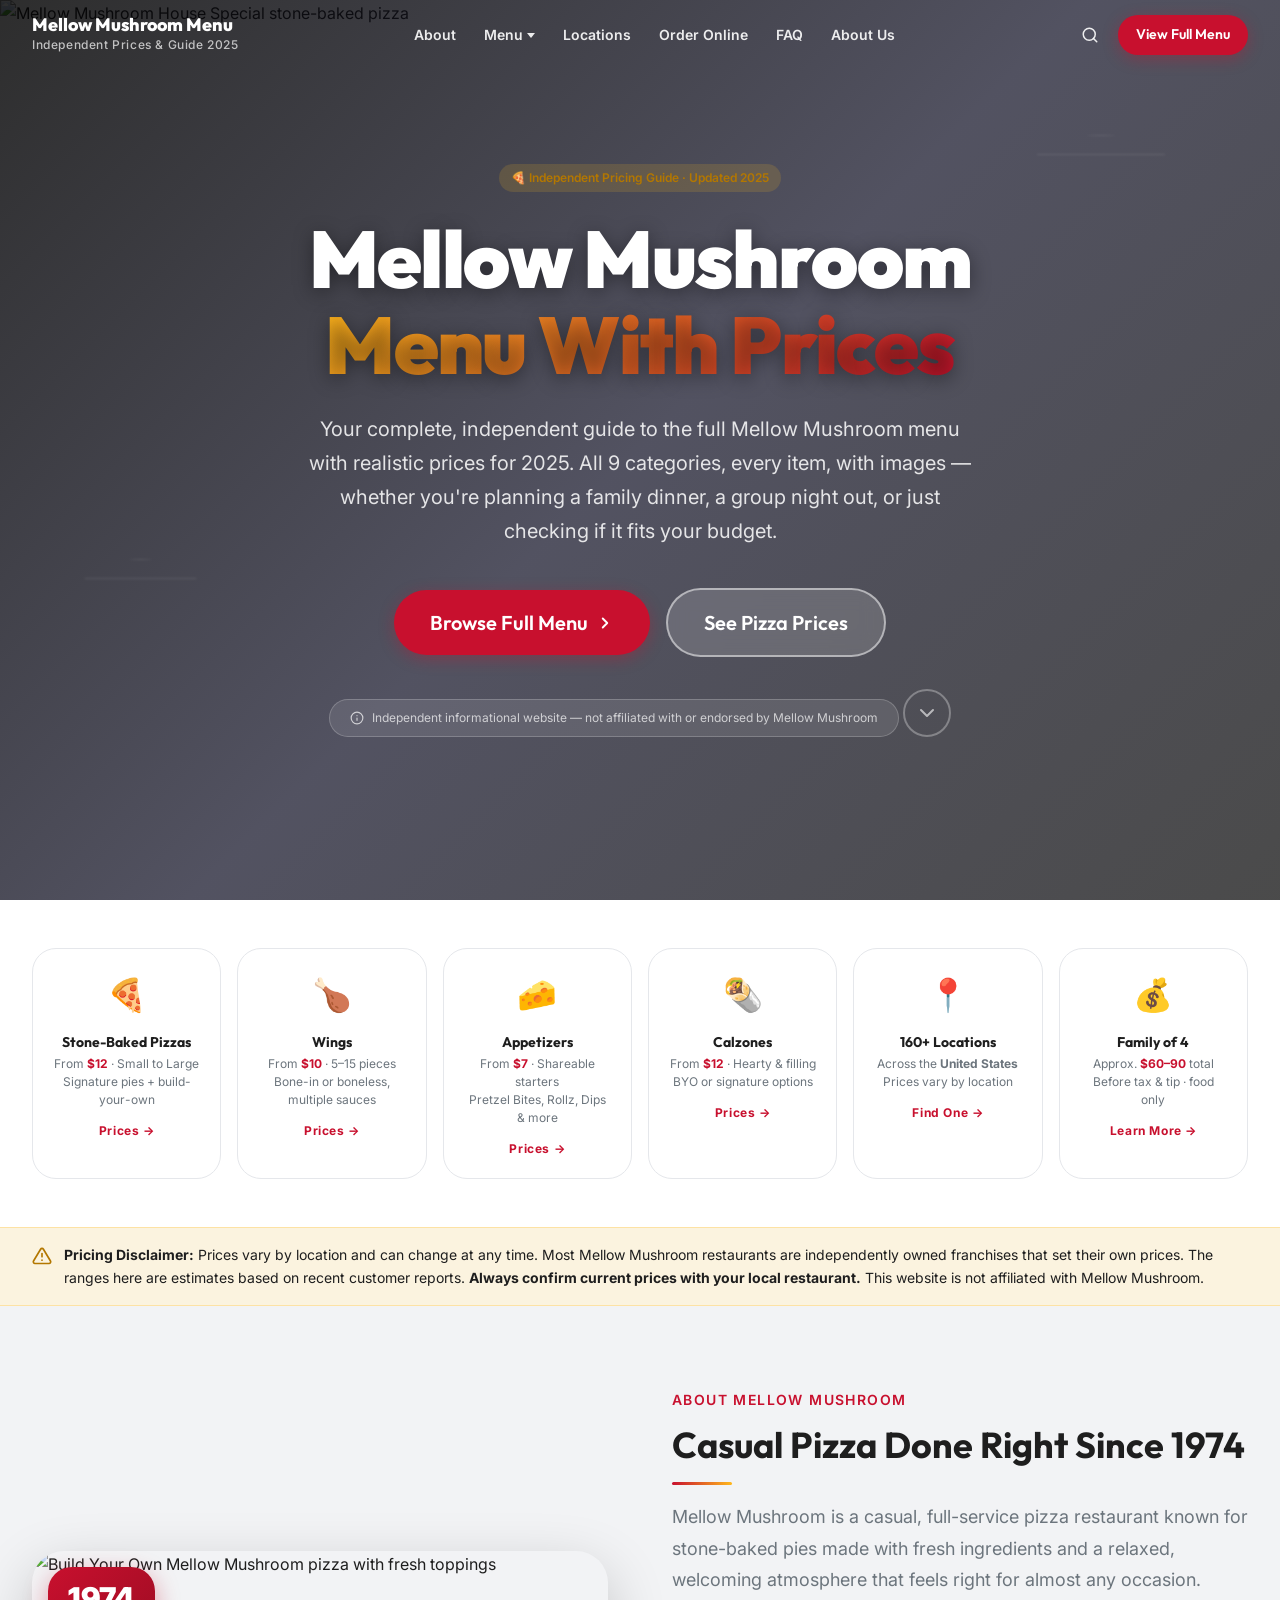
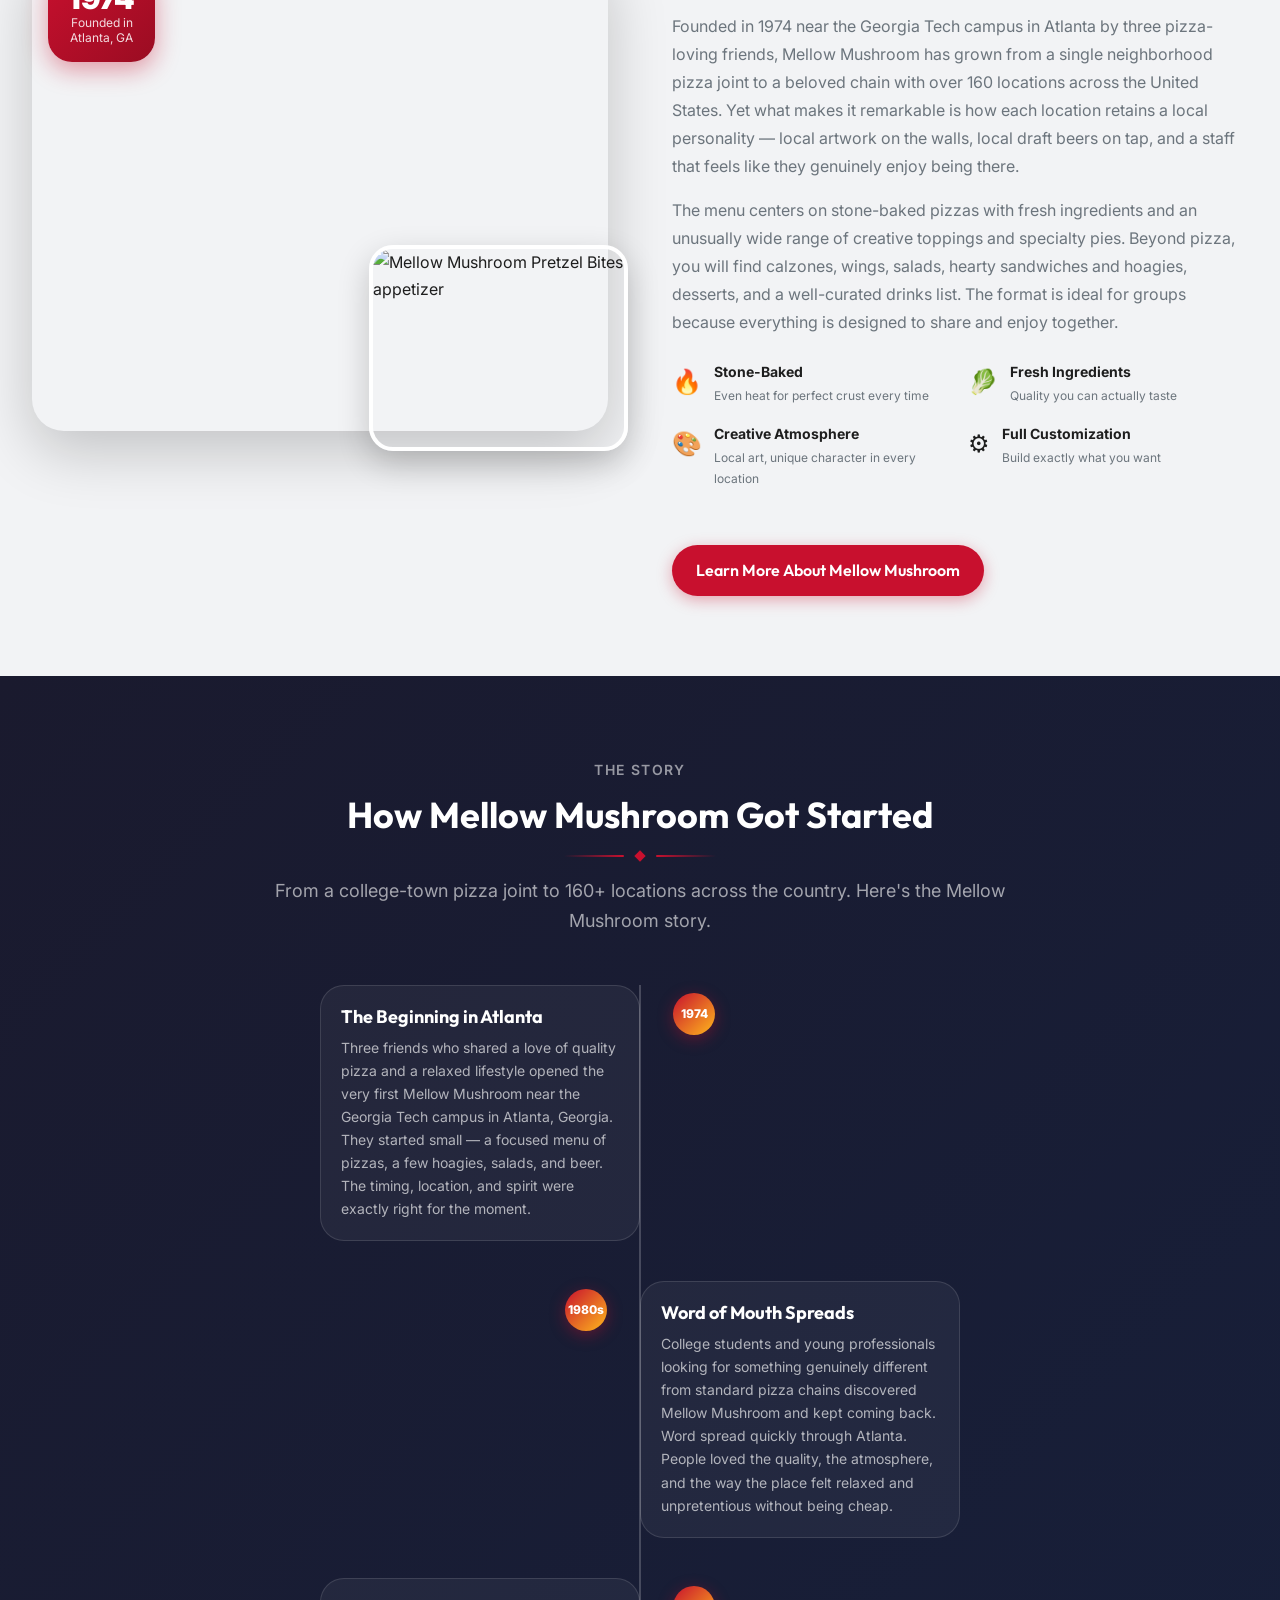
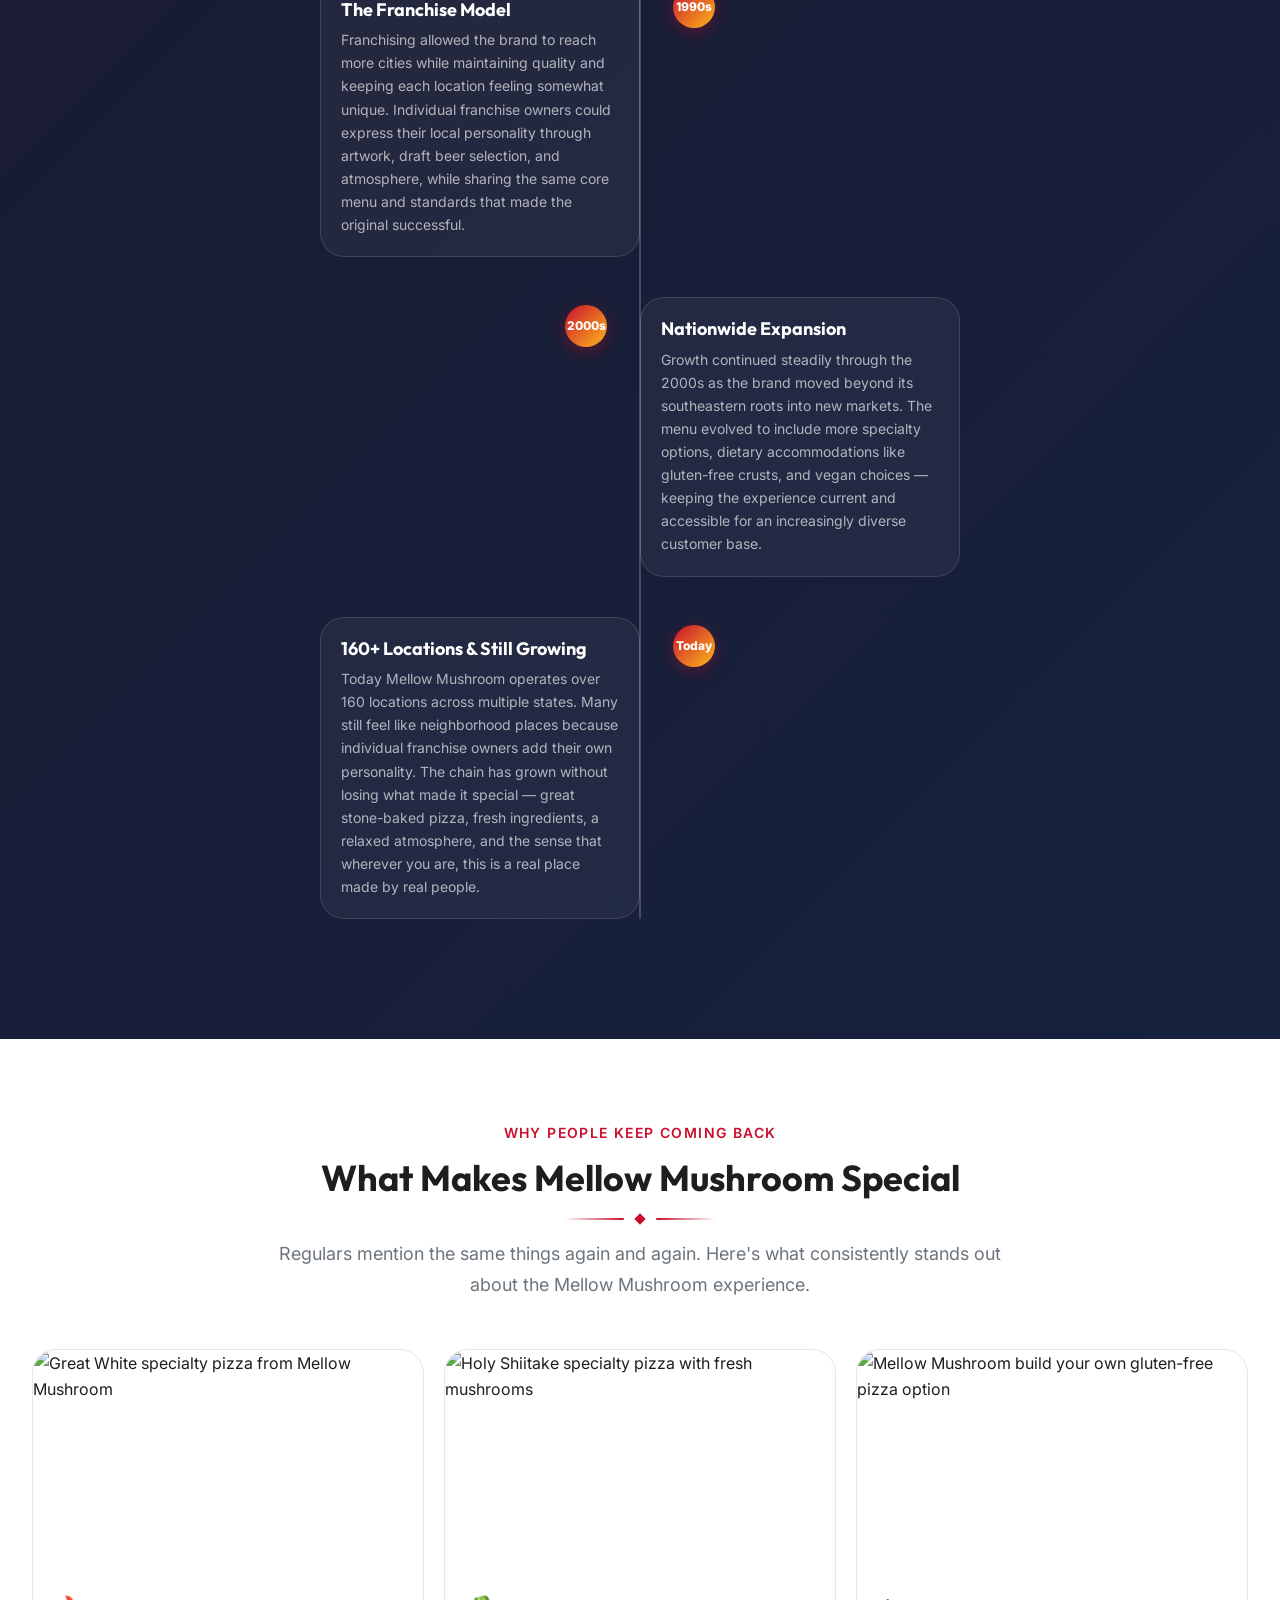
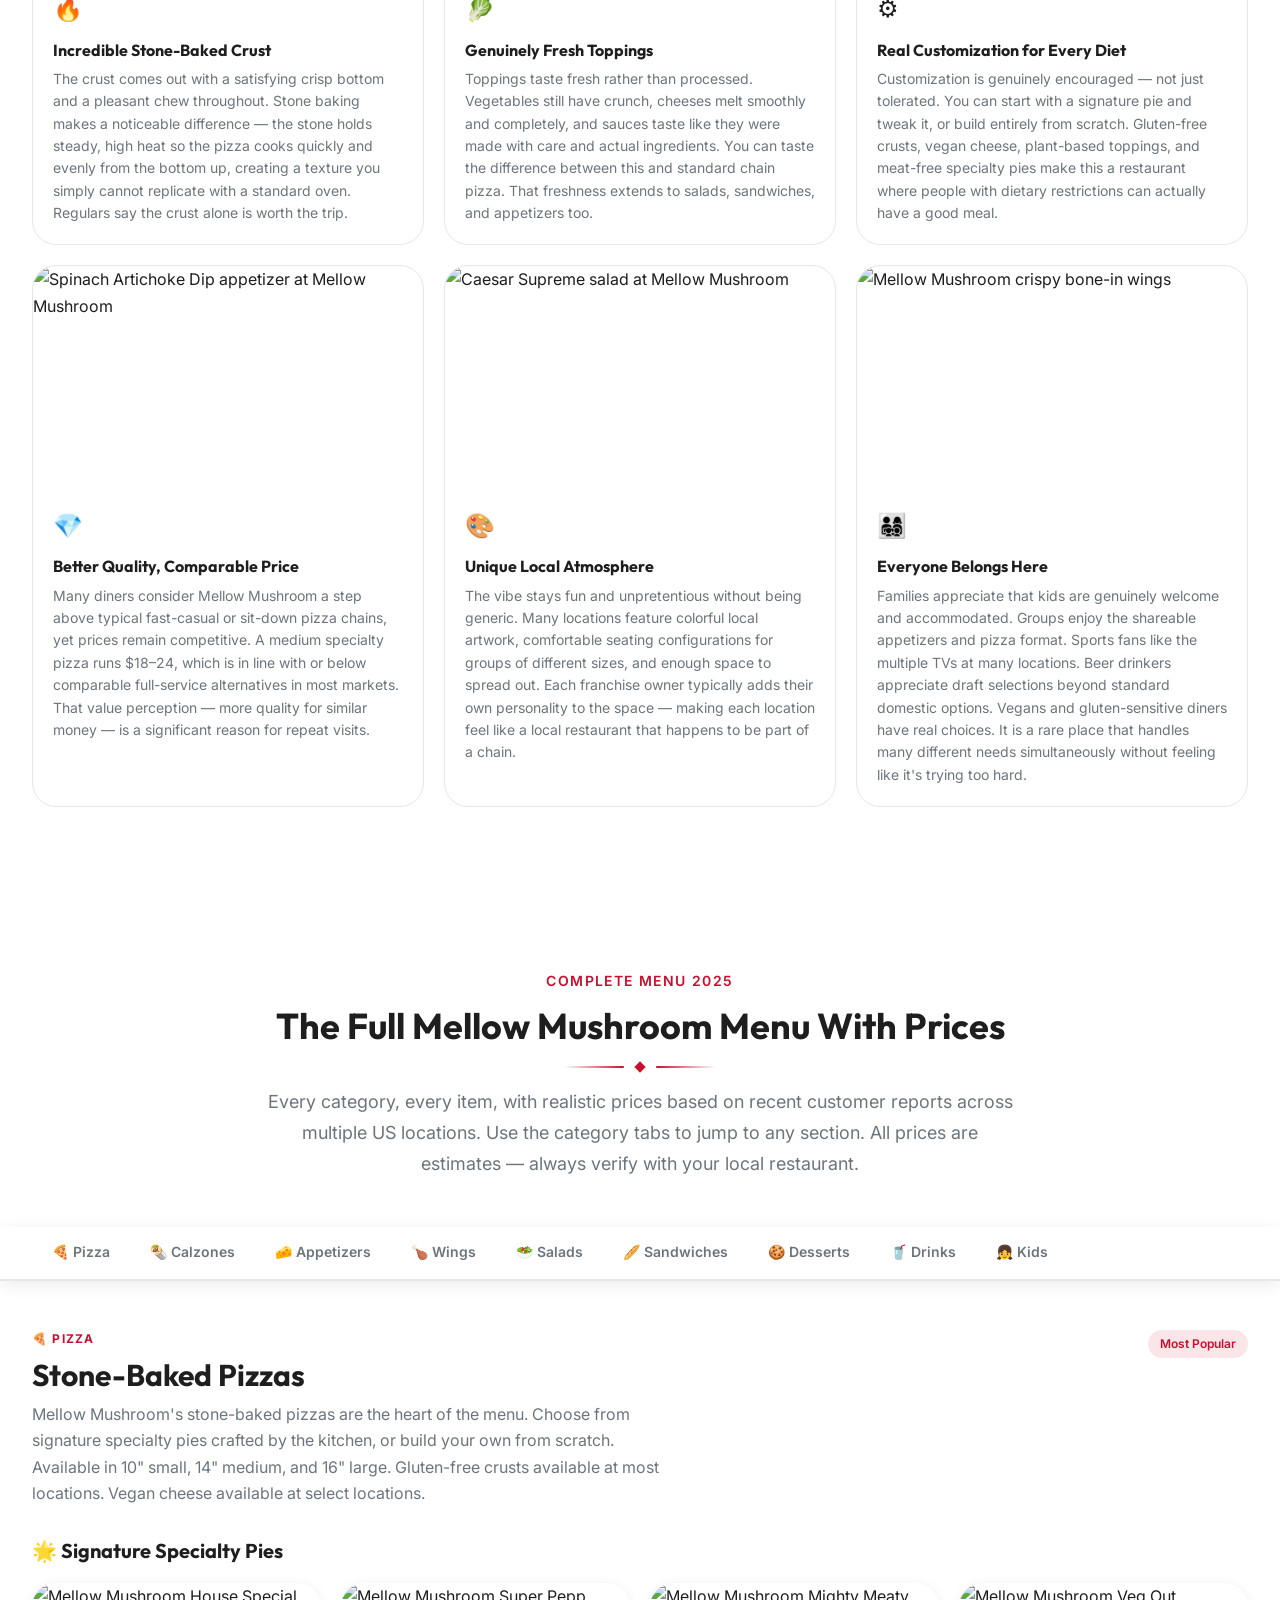
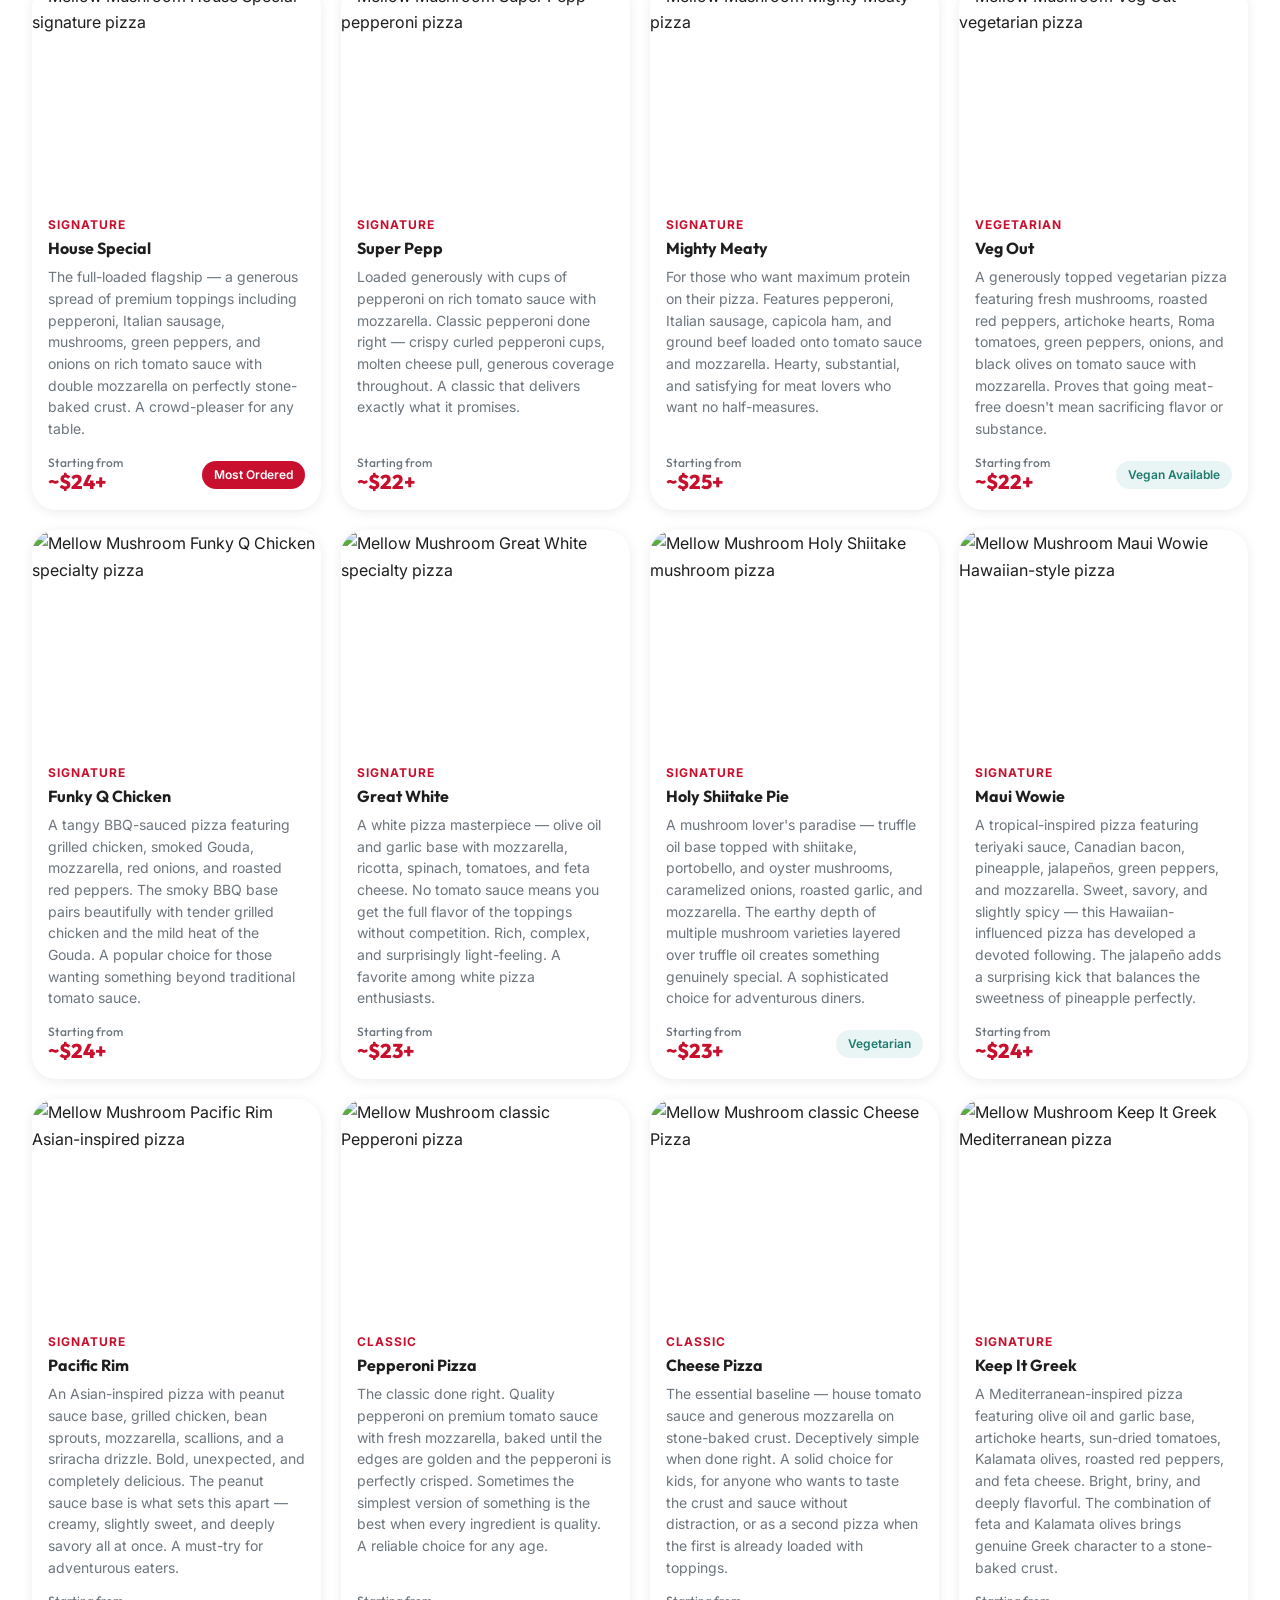
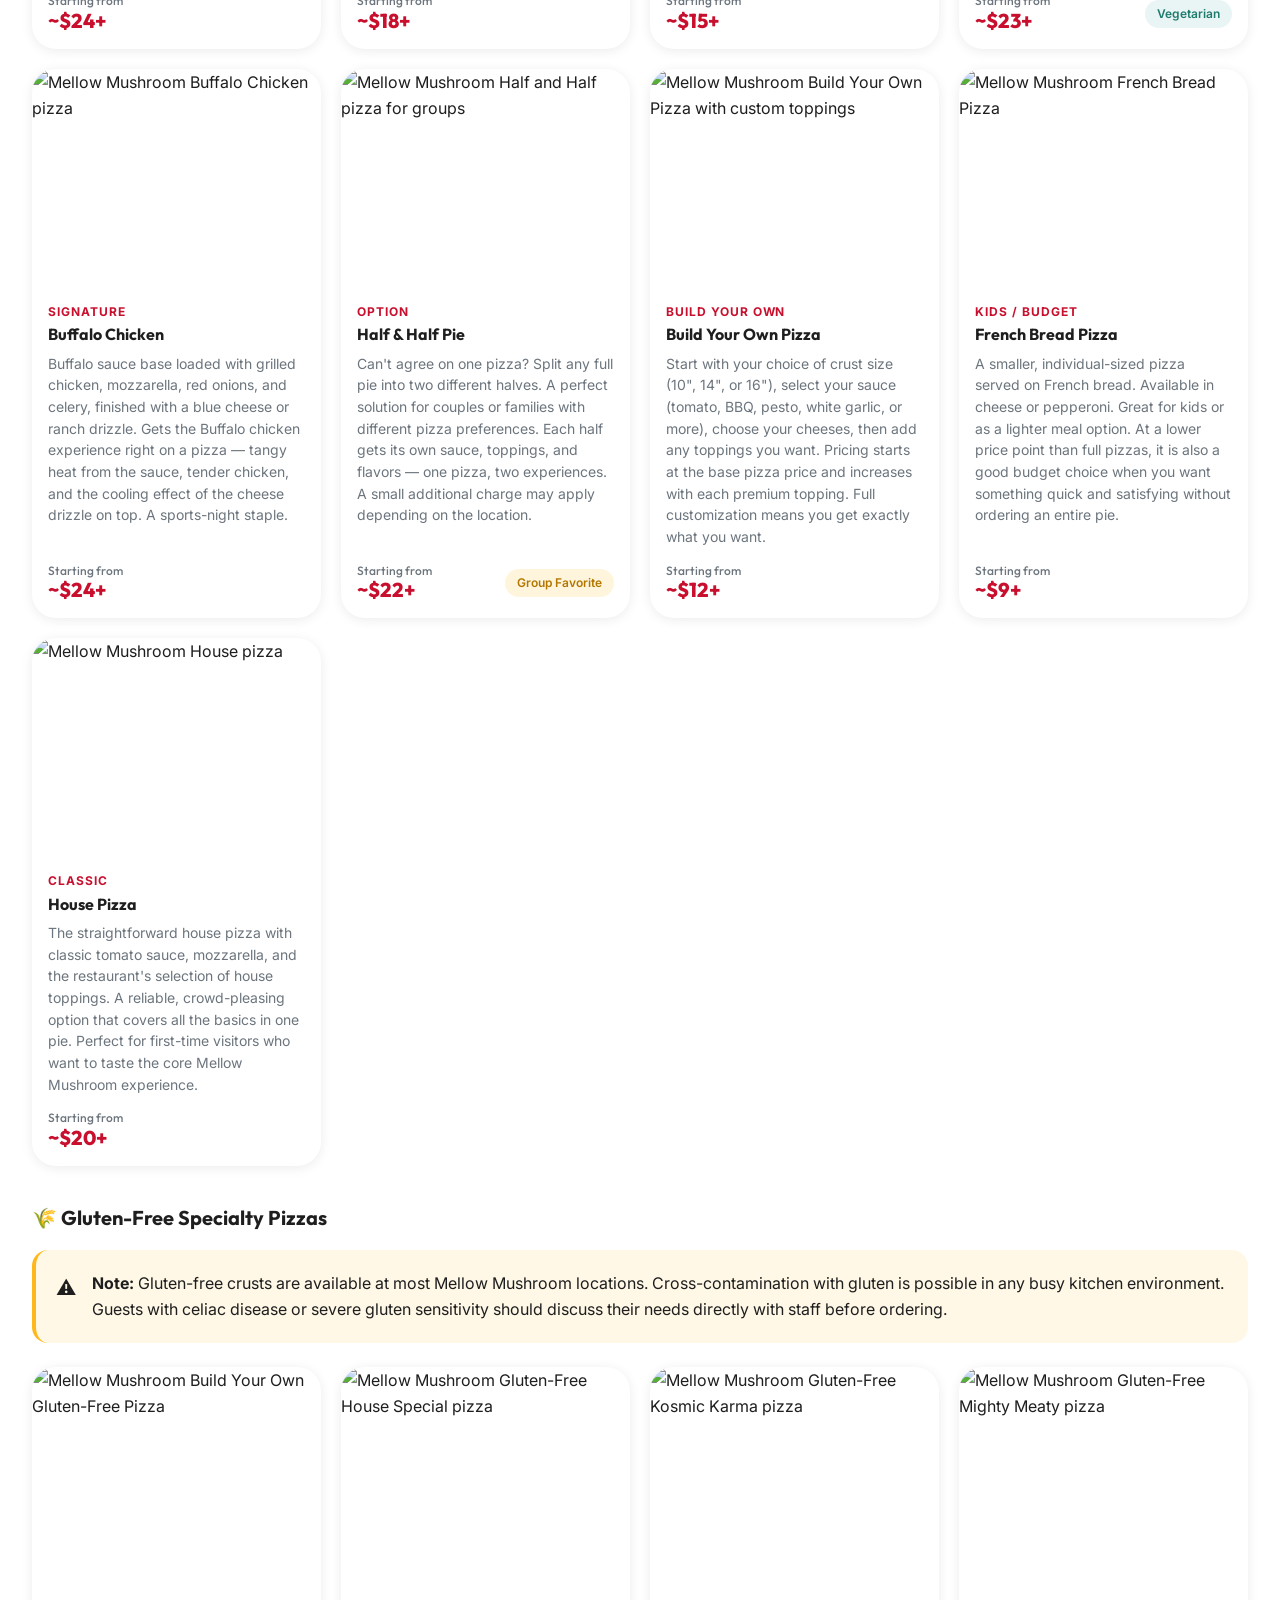
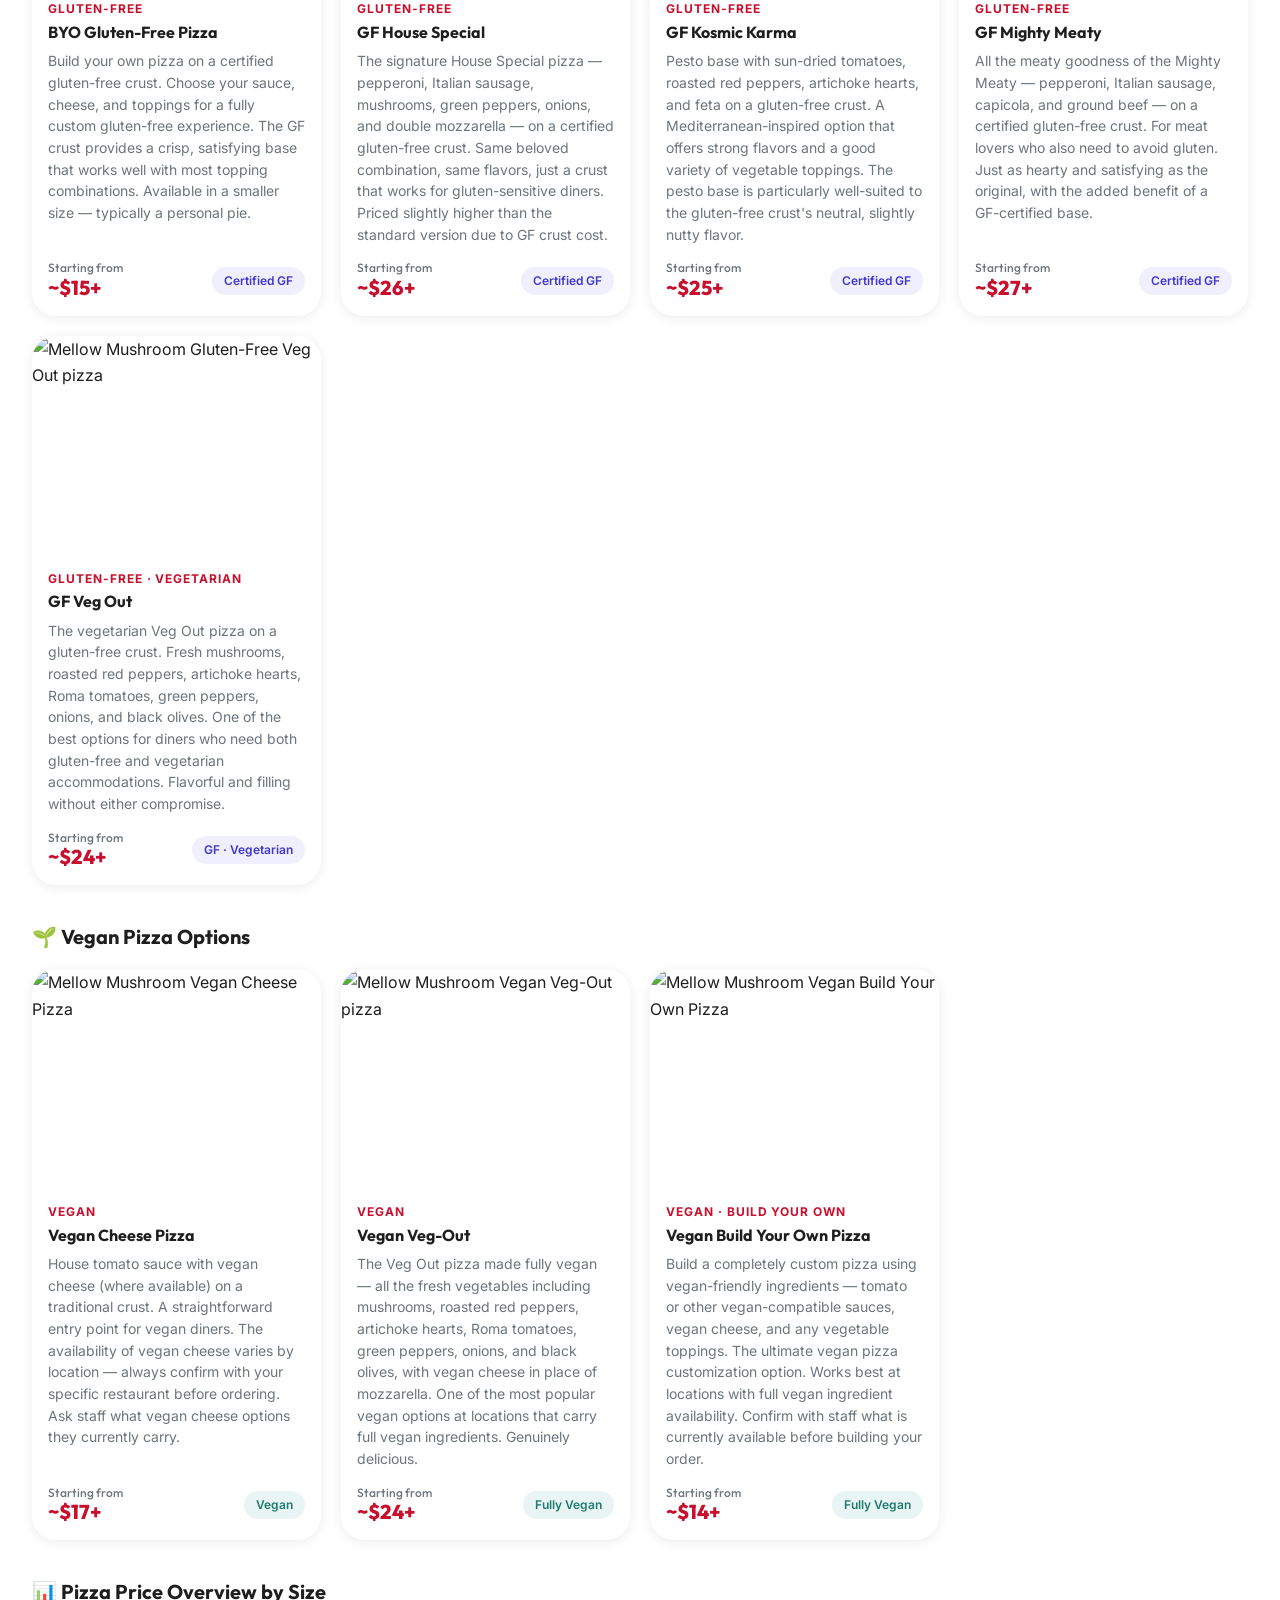
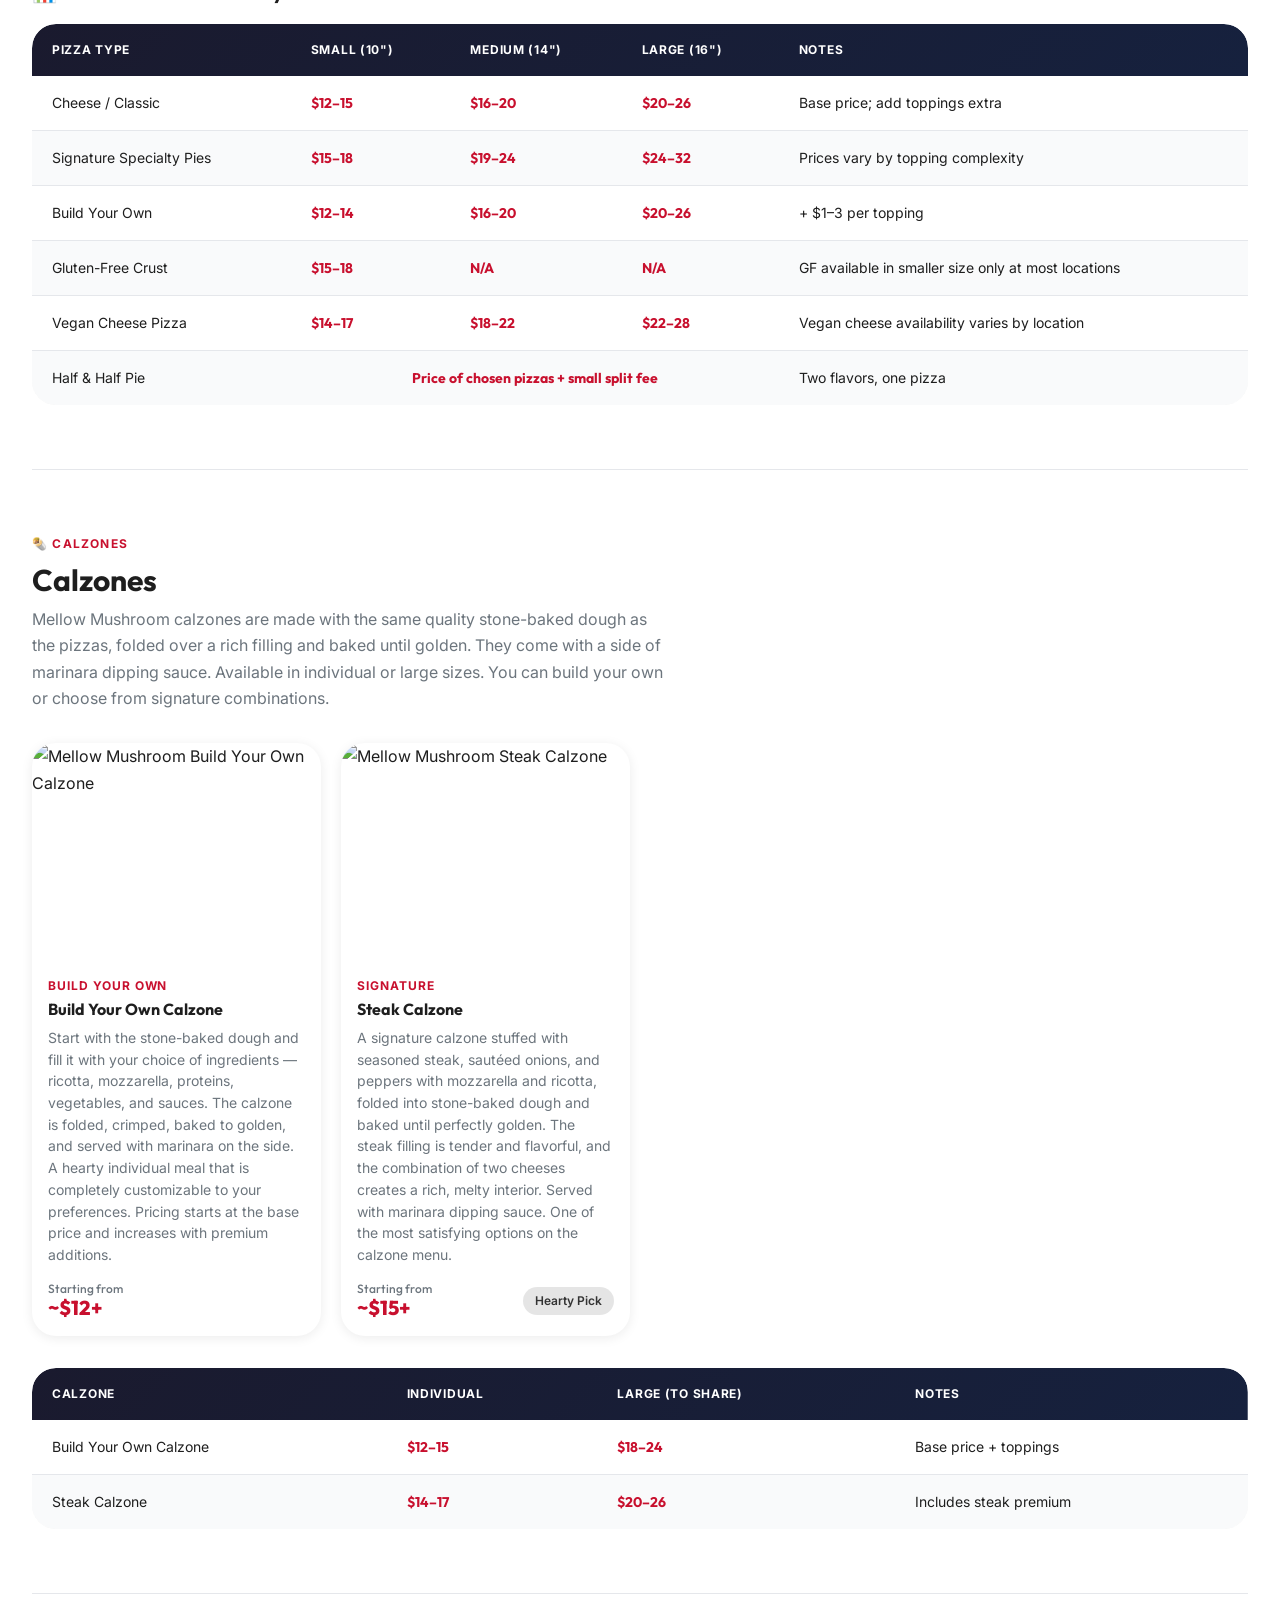
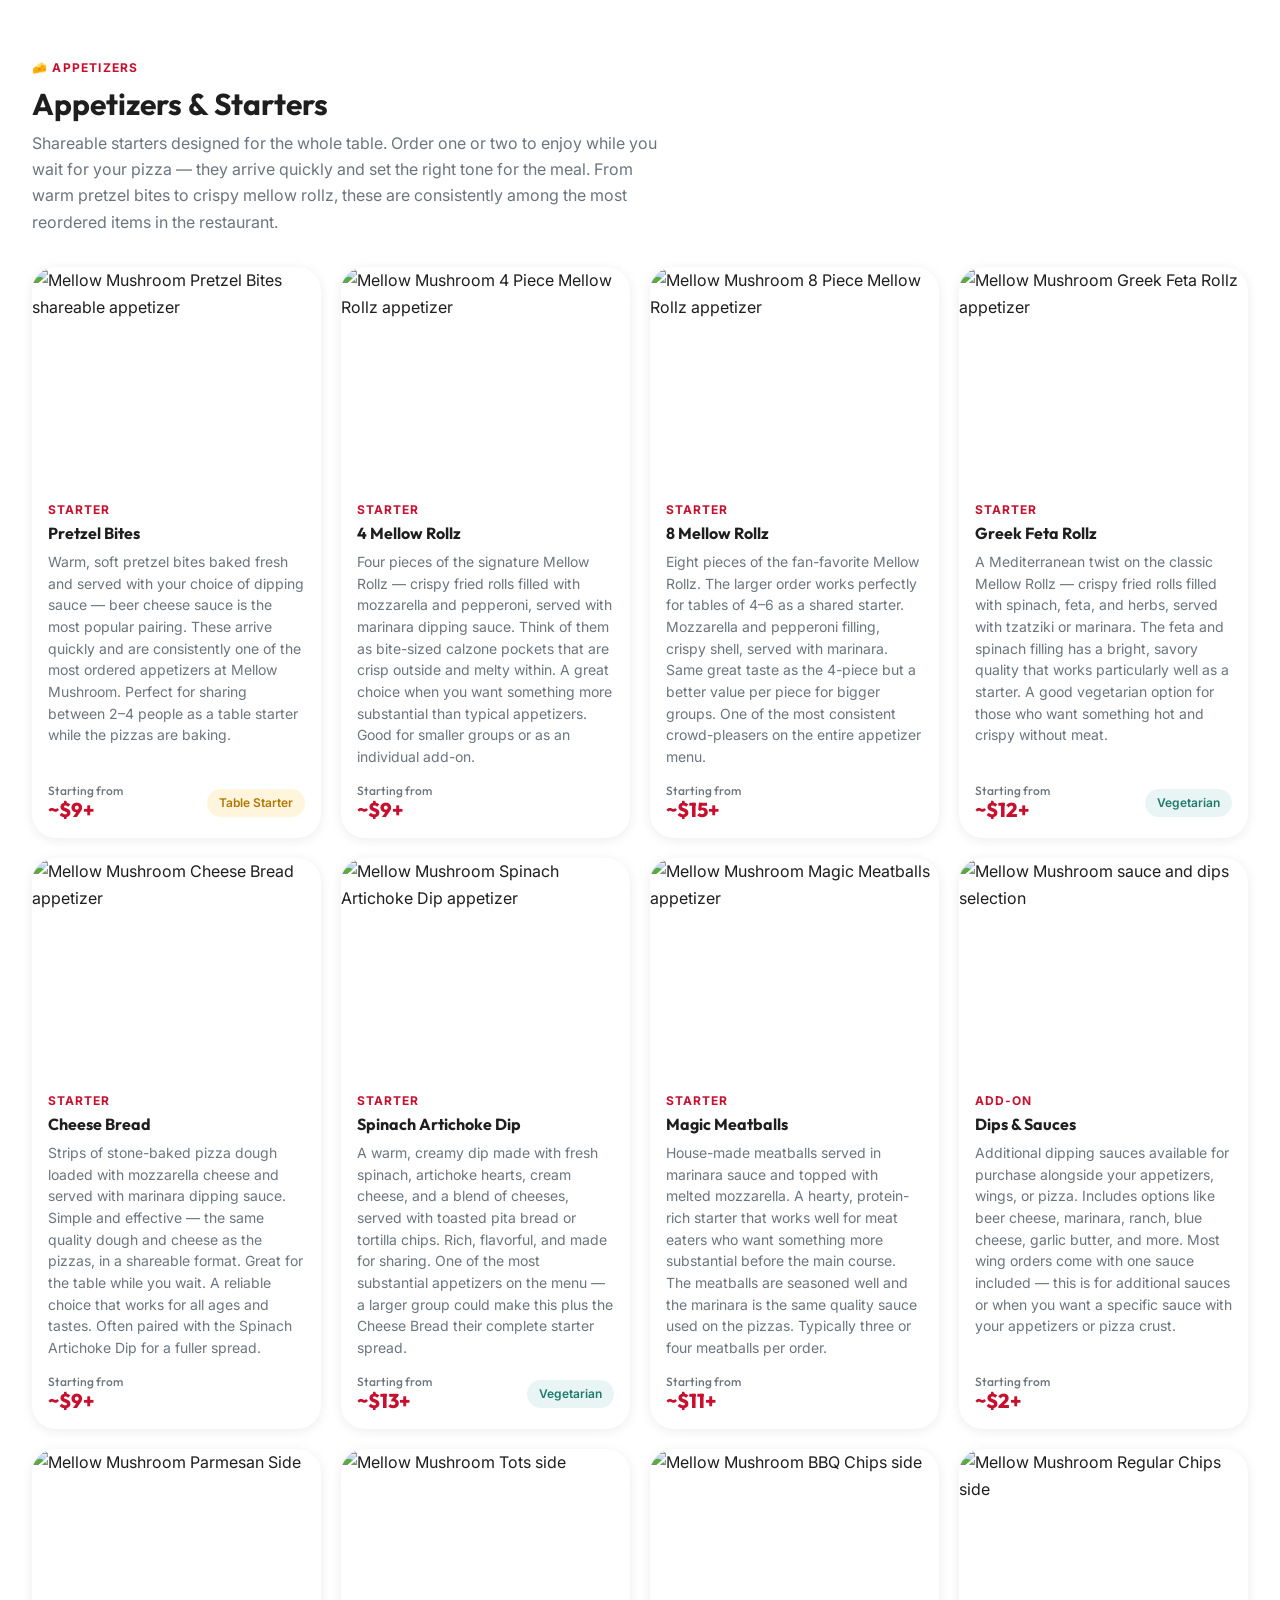
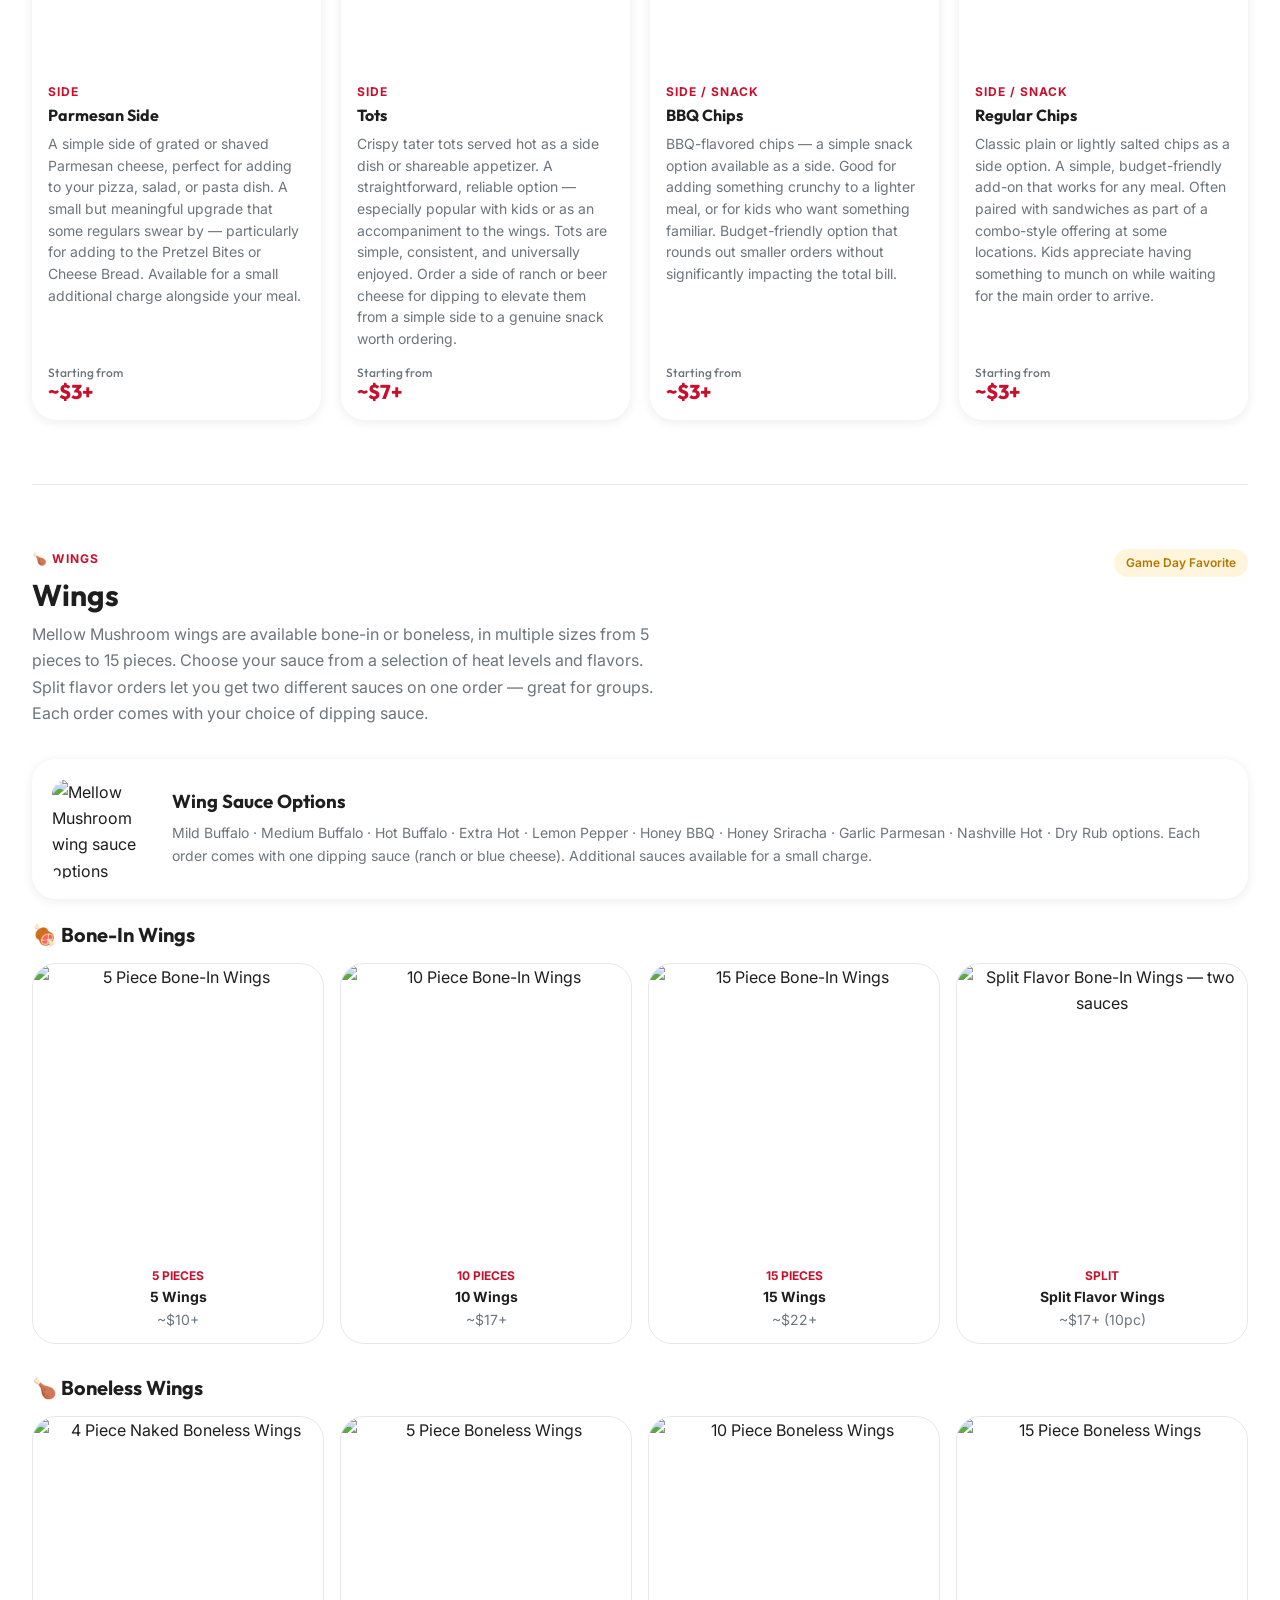
==== index.html @ b7145e41 "Add files via upload" ====
<!DOCTYPE html>
<html lang="en">
<head>
  <meta charset="UTF-8">
  <meta name="viewport" content="width=device-width, initial-scale=1.0">
  <meta http-equiv="X-UA-Compatible" content="IE=edge">
  <title>Mellow Mushroom Menu With Prices 2025 | Complete Independent Guide</title>
  <meta name="description" content="Complete independent guide to Mellow Mushroom menu with prices for 2025. Full menu including pizza, calzones, wings, appetizers, salads, sandwiches, desserts, drinks, kids menu. Locations, nutrition, catering, online ordering guide. Not affiliated with Mellow Mushroom.">
  <meta name="robots" content="index, follow, max-image-preview:large">
  <meta name="author" content="themellowmushroommenu.us">
  <meta name="theme-color" content="#C8102E">
  <meta name="keywords" content="mellow mushroom menu prices 2025, mellow mushroom pizza prices, mellow mushroom wings price, mellow mushroom calzone, mellow mushroom locations, mellow mushroom menu with prices, mellow mushroom full menu, mellow mushroom appetizers, mellow mushroom salads, mellow mushroom desserts, mellow mushroom drinks">
  <link rel="canonical" href="https://themellowmushroommenu.us/">
  <meta property="og:type" content="website">
  <meta property="og:site_name" content="The Mellow Mushroom Menu">
  <meta property="og:title" content="Mellow Mushroom Menu With Prices 2025 | Complete Independent Guide">
  <meta property="og:description" content="Complete independent guide to the Mellow Mushroom menu with realistic pricing for 2025. Pizza, wings, calzones, salads, drinks and more. Not affiliated with Mellow Mushroom.">
  <meta property="og:url" content="https://themellowmushroommenu.us/">
  <meta property="og:locale" content="en_US">
  <meta name="twitter:card" content="summary_large_image">
  <meta name="twitter:title" content="Mellow Mushroom Menu With Prices 2025">
  <meta name="twitter:description" content="Complete independent guide to the Mellow Mushroom menu with prices.">
  <link rel="icon" type="image/x-icon" href="./favicon/favicon.ico">
  <link rel="icon" type="image/png" sizes="32x32" href="./favicon/favicon-32x32.png">
  <link rel="icon" type="image/png" sizes="16x16" href="./favicon/favicon-16x16.png">
  <link rel="apple-touch-icon" sizes="180x180" href="./favicon/apple-touch-icon.png">
  <link rel="manifest" href="./manifest.json">
  <link rel="preconnect" href="https://fonts.googleapis.com">
  <link rel="preconnect" href="https://fonts.gstatic.com" crossorigin>
  <link rel="stylesheet" href="./assets/css/main.css">
  <link rel="stylesheet" href="./assets/css/home.css">
  <script type="application/ld+json">
  {
    "@context": "https://schema.org",
    "@graph": [
      {
        "@type": "Organization",
        "@id": "https://themellowmushroommenu.us/#org",
        "name": "The Mellow Mushroom Menu Guide",
        "url": "https://themellowmushroommenu.us",
        "description": "Independent informational website providing Mellow Mushroom menu prices, nutrition, and guides. Not affiliated with Mellow Mushroom."
      },
      {
        "@type": "WebSite",
        "@id": "https://themellowmushroommenu.us/#website",
        "url": "https://themellowmushroommenu.us",
        "name": "The Mellow Mushroom Menu",
        "publisher": { "@id": "https://themellowmushroommenu.us/#org" },
        "potentialAction": {
          "@type": "SearchAction",
          "target": { "@type": "EntryPoint", "urlTemplate": "https://themellowmushroommenu.us/?q={search_term_string}" },
          "query-input": "required name=search_term_string"
        }
      },
      {
        "@type": "WebPage",
        "@id": "https://themellowmushroommenu.us/#page",
        "url": "https://themellowmushroommenu.us/",
        "name": "Mellow Mushroom Menu With Prices 2025 — Complete Independent Guide",
        "description": "Complete guide to the full Mellow Mushroom menu with realistic pricing for 2025.",
        "isPartOf": { "@id": "https://themellowmushroommenu.us/#website" },
        "inLanguage": "en-US"
      },
      {
        "@type": "FAQPage",
        "mainEntity": [
          { "@type": "Question", "name": "How much does a large Mellow Mushroom pizza cost?", "acceptedAnswer": { "@type": "Answer", "text": "A large Mellow Mushroom pizza typically costs $24–$32 depending on the location and toppings. Specialty pies and build-your-own options may cost more." } },
          { "@type": "Question", "name": "Does Mellow Mushroom have gluten-free pizza?", "acceptedAnswer": { "@type": "Answer", "text": "Yes. Mellow Mushroom offers certified gluten-free crust at most locations. Multiple specialty pizzas are available in a gluten-free version. Cross-contamination risk exists — speak with staff if you have celiac disease." } },
          { "@type": "Question", "name": "How many Mellow Mushroom locations are there?", "acceptedAnswer": { "@type": "Answer", "text": "There are over 160 Mellow Mushroom locations across the United States, primarily in the Southeast but with restaurants in many states." } }
        ]
      }
    ]
  }
  </script>
</head>

<body>

<a class="skip-link" href="#main-content">Skip to main content</a>

<!-- MOBILE BACKDROP -->
<div id="mobile-backdrop" class="mobile-menu-backdrop" role="presentation" aria-hidden="true"></div>

<!-- MOBILE MENU DRAWER -->
<nav id="mobile-menu" class="mobile-menu" aria-label="Mobile navigation">
  <div class="mobile-menu__header">
    <span class="mobile-menu__logo">🍕 Mellow Mushroom Menu</span>
    <button id="mobile-close" class="mobile-close" aria-label="Close navigation">✕</button>
  </div>
  <ul class="mobile-nav" role="list">
    <li><a href="#hero" class="mobile-nav-link is-active">🏠 Home</a></li>
    <li><a href="#about" class="mobile-nav-link">ℹ️ About</a></li>
    <li><a href="#menu" class="mobile-nav-link">🍕 Full Menu</a></li>
    <li><a href="#pizza" class="mobile-nav-link">🍕 Pizza</a></li>
    <li><a href="#calzones" class="mobile-nav-link">🌯 Calzones</a></li>
    <li><a href="#appetizers" class="mobile-nav-link">🧀 Appetizers</a></li>
    <li><a href="#wings" class="mobile-nav-link">🍗 Wings</a></li>
    <li><a href="#salads" class="mobile-nav-link">🥗 Salads</a></li>
    <li><a href="#sandwiches" class="mobile-nav-link">🥖 Sandwiches</a></li>
    <li><a href="#desserts" class="mobile-nav-link">🍪 Desserts</a></li>
    <li><a href="#drinks" class="mobile-nav-link">🥤 Drinks</a></li>
    <li><a href="#kids" class="mobile-nav-link">👧 Kids Menu</a></li>
    <li><a href="#locations" class="mobile-nav-link">📍 Locations</a></li>
    <li><a href="#ordering" class="mobile-nav-link">📱 Order Online</a></li>
    <li><a href="#catering" class="mobile-nav-link">🍽️ Catering</a></li>
    <li><a href="#faq-section" class="mobile-nav-link">❓ FAQ</a></li>
    <li><a href="./about/index.html" class="mobile-nav-link">👥 About Us</a></li>
    <li><a href="./contact/index.html" class="mobile-nav-link">✉️ Contact</a></li>
  </ul>
  <div class="mobile-menu__footer">
    <p class="mobile-disclaimer">Independent informational resource — not affiliated with or endorsed by Mellow Mushroom.</p>
  </div>
</nav>

<!-- SEARCH OVERLAY -->
<div id="search-overlay" class="search-overlay" role="dialog" aria-modal="true" aria-label="Search menu items">
  <button id="search-close" class="search-close" aria-label="Close search">✕</button>
  <div class="search-overlay__inner">
    <label class="search-overlay__label" for="search-input">Search the Menu</label>
    <input type="search" id="search-input" name="q" placeholder="Pizza, wings, calzone, salad..." autocomplete="off" spellcheck="false">
    <div id="search-results" class="search-results" hidden></div>
  </div>
</div>

<!-- SITE HEADER -->
<header id="site-header" class="site-header is-transparent is-transparent-start" role="banner">
  <div class="header-inner">
    <a href="#hero" class="header-logo" aria-label="The Mellow Mushroom Menu — Home">
      <div class="header-logo__text">
        <span class="name">Mellow Mushroom Menu</span>
        <span class="tagline">Independent Prices &amp; Guide 2025</span>
      </div>
    </a>

    <nav class="primary-nav" aria-label="Primary navigation">
      <div class="nav-item"><a href="#about" class="nav-link">About</a></div>
      <div class="nav-item has-dropdown">
        <a href="#menu" class="nav-link" aria-haspopup="true" aria-expanded="false">
          Menu <span class="nav-caret" aria-hidden="true"></span>
        </a>
        <div class="mega-dropdown" role="menu">
          <div class="mega-dropdown__header">Browse the Full Menu</div>
          <div class="mega-grid">
            <a href="#pizza" class="mega-item" role="menuitem"><div class="mega-item__icon"><img src="./Images/House Special.avif" alt="Pizza" width="44" height="44" loading="lazy"></div><span class="mega-item__name">Pizza</span></a>
            <a href="#calzones" class="mega-item" role="menuitem"><div class="mega-item__icon"><img src="./Images/Build Your Own Calzone.avif" alt="Calzones" width="44" height="44" loading="lazy"></div><span class="mega-item__name">Calzones</span></a>
            <a href="#appetizers" class="mega-item" role="menuitem"><div class="mega-item__icon"><img src="./Images/Pretzel Bites.avif" alt="Appetizers" width="44" height="44" loading="lazy"></div><span class="mega-item__name">Appetizers</span></a>
            <a href="#wings" class="mega-item" role="menuitem"><div class="mega-item__icon"><img src="./Images/10 Wings.avif" alt="Wings" width="44" height="44" loading="lazy"></div><span class="mega-item__name">Wings</span></a>
            <a href="#salads" class="mega-item" role="menuitem"><div class="mega-item__icon"><img src="./Images/Caesar Supreme.avif" alt="Salads" width="44" height="44" loading="lazy"></div><span class="mega-item__name">Salads</span></a>
            <a href="#sandwiches" class="mega-item" role="menuitem"><div class="mega-item__icon"><img src="./Images/Italian Hoagie.avif" alt="Sandwiches" width="44" height="44" loading="lazy"></div><span class="mega-item__name">Sandwiches</span></a>
            <a href="#desserts" class="mega-item" role="menuitem"><div class="mega-item__icon"><img src="./Images/Mary Jane's Triple Chocolate Brownie.avif" alt="Desserts" width="44" height="44" loading="lazy"></div><span class="mega-item__name">Desserts</span></a>
            <a href="#drinks" class="mega-item" role="menuitem"><div class="mega-item__icon"><img src="./Images/22 oz. Coke®.avif" alt="Drinks" width="44" height="44" loading="lazy"></div><span class="mega-item__name">Drinks</span></a>
            <a href="#kids" class="mega-item" role="menuitem"><div class="mega-item__icon"><img src="./Images/Mac & Cheese.avif" alt="Kids" width="44" height="44" loading="lazy"></div><span class="mega-item__name">Kids Menu</span></a>
          </div>
        </div>
      </div>
      <div class="nav-item"><a href="#locations" class="nav-link">Locations</a></div>
      <div class="nav-item"><a href="#ordering" class="nav-link">Order Online</a></div>
      <div class="nav-item"><a href="#faq-section" class="nav-link">FAQ</a></div>
      <div class="nav-item"><a href="./about/index.html" class="nav-link">About Us</a></div>
    </nav>

    <div class="header-actions">
      <button id="search-toggle" class="search-toggle" aria-label="Search menu items" title="Search">
        <svg width="18" height="18" viewBox="0 0 24 24" fill="none" stroke="currentColor" stroke-width="2" stroke-linecap="round" stroke-linejoin="round" aria-hidden="true"><circle cx="11" cy="11" r="8"></circle><line x1="21" y1="21" x2="16.65" y2="16.65"></line></svg>
      </button>
      <a href="#menu" class="btn btn-primary btn-sm header-cta hide-mobile" id="header-view-menu">View Full Menu</a>
      <button id="hamburger" class="hamburger" aria-label="Open navigation" aria-expanded="false" aria-controls="mobile-menu">
        <span></span><span></span><span></span>
      </button>
    </div>
  </div>
</header>

<!-- ═══════════════════════════════════════════════════════════
     MAIN CONTENT
═══════════════════════════════════════════════════════════ -->
<main id="main-content" tabindex="-1">

<!-- ══════════════════════════════════════════════════════════
     1. HERO SECTION
══════════════════════════════════════════════════════════ -->
<section id="hero" class="home-hero" aria-label="Welcome to Mellow Mushroom Menu Guide">
  <div class="home-hero__bg" aria-hidden="true">
    <img src="./Images/House Special.avif" alt="Mellow Mushroom House Special stone-baked pizza" width="1920" height="1080" loading="eager" decoding="async" fetchpriority="high">
  </div>
  <div class="home-hero__overlay" aria-hidden="true"></div>
  <div class="home-hero__floater home-hero__floater--1" aria-hidden="true">
    <img src="./Images/Mighty Meaty.avif" alt="" width="260" height="260" loading="lazy">
  </div>
  <div class="home-hero__floater home-hero__floater--2" aria-hidden="true">
    <img src="./Images/Veg Out.avif" alt="" width="200" height="200" loading="lazy">
  </div>
  <div class="container home-hero__content">
    <div class="home-hero__badge reveal">
      <span class="badge badge-warm">🍕 Independent Pricing Guide · Updated 2025</span>
    </div>
    <h1 class="home-hero__title reveal delay-100">
      Mellow Mushroom<br>
      <span class="text-gradient-warm">Menu With Prices</span>
    </h1>
    <p class="home-hero__subtitle reveal delay-200">
      Your complete, independent guide to the full Mellow Mushroom menu with realistic prices for 2025. All 9 categories, every item, with images — whether you're planning a family dinner, a group night out, or just checking if it fits your budget.
    </p>
    <div class="home-hero__actions reveal delay-300 btn-group">
      <a href="#menu" class="btn btn-primary btn-xl" id="hero-view-menu">
        Browse Full Menu
        <svg width="18" height="18" viewBox="0 0 24 24" fill="none" stroke="currentColor" stroke-width="2.5" stroke-linecap="round" stroke-linejoin="round" aria-hidden="true"><polyline points="9 18 15 12 9 6"></polyline></svg>
      </a>
      <a href="#pizza" class="btn btn-ghost btn-xl" id="hero-view-pizza">See Pizza Prices</a>
    </div>
    <div class="home-hero__disclaimer reveal delay-400">
      <svg width="14" height="14" viewBox="0 0 24 24" fill="none" stroke="currentColor" stroke-width="2" stroke-linecap="round" stroke-linejoin="round" aria-hidden="true"><circle cx="12" cy="12" r="10"></circle><line x1="12" y1="16" x2="12" y2="12"></line><line x1="12" y1="8" x2="12.01" y2="8"></line></svg>
      Independent informational website — not affiliated with or endorsed by Mellow Mushroom
    </div>
    <a href="#quick-info" class="home-hero__scroll" aria-label="Scroll down">
      <svg width="24" height="24" viewBox="0 0 24 24" fill="none" stroke="currentColor" stroke-width="2" stroke-linecap="round" stroke-linejoin="round" aria-hidden="true"><polyline points="6 9 12 15 18 9"></polyline></svg>
    </a>
  </div>
</section>

<!-- ══════════════════════════════════════════════════════════
     2. QUICK INFO CARDS
══════════════════════════════════════════════════════════ -->
<section id="quick-info" class="section-sm bg-white" aria-label="Quick price overview">
  <div class="container">
    <div class="quick-info-grid">
      <div class="quick-info-card reveal">
        <div class="quick-info-card__icon">🍕</div>
        <div class="quick-info-card__body">
          <h3>Stone-Baked Pizzas</h3>
          <p>From <strong class="text-primary">$12</strong> · Small to Large</p>
          <p class="text-xs text-muted">Signature pies + build-your-own</p>
        </div>
        <a href="#pizza" class="quick-info-card__link">Prices →</a>
      </div>
      <div class="quick-info-card reveal delay-100">
        <div class="quick-info-card__icon">🍗</div>
        <div class="quick-info-card__body">
          <h3>Wings</h3>
          <p>From <strong class="text-primary">$10</strong> · 5–15 pieces</p>
          <p class="text-xs text-muted">Bone-in or boneless, multiple sauces</p>
        </div>
        <a href="#wings" class="quick-info-card__link">Prices →</a>
      </div>
      <div class="quick-info-card reveal delay-200">
        <div class="quick-info-card__icon">🧀</div>
        <div class="quick-info-card__body">
          <h3>Appetizers</h3>
          <p>From <strong class="text-primary">$7</strong> · Shareable starters</p>
          <p class="text-xs text-muted">Pretzel Bites, Rollz, Dips & more</p>
        </div>
        <a href="#appetizers" class="quick-info-card__link">Prices →</a>
      </div>
      <div class="quick-info-card reveal delay-300">
        <div class="quick-info-card__icon">🌯</div>
        <div class="quick-info-card__body">
          <h3>Calzones</h3>
          <p>From <strong class="text-primary">$12</strong> · Hearty & filling</p>
          <p class="text-xs text-muted">BYO or signature options</p>
        </div>
        <a href="#calzones" class="quick-info-card__link">Prices →</a>
      </div>
      <div class="quick-info-card reveal delay-400">
        <div class="quick-info-card__icon">📍</div>
        <div class="quick-info-card__body">
          <h3>160+ Locations</h3>
          <p>Across the <strong>United States</strong></p>
          <p class="text-xs text-muted">Prices vary by location</p>
        </div>
        <a href="#locations" class="quick-info-card__link">Find One →</a>
      </div>
      <div class="quick-info-card reveal delay-500">
        <div class="quick-info-card__icon">💰</div>
        <div class="quick-info-card__body">
          <h3>Family of 4</h3>
          <p>Approx. <strong class="text-primary">$60–90</strong> total</p>
          <p class="text-xs text-muted">Before tax &amp; tip · food only</p>
        </div>
        <a href="#pricing" class="quick-info-card__link">Learn More →</a>
      </div>
    </div>
  </div>
</section>

<!-- PRICING DISCLAIMER BAR -->
<div class="pricing-disclaimer-bar" role="note" aria-label="Pricing disclaimer">
  <div class="container">
    <div class="pricing-disclaimer-bar__inner">
      <svg width="20" height="20" viewBox="0 0 24 24" fill="none" stroke="currentColor" stroke-width="2" stroke-linecap="round" stroke-linejoin="round" aria-hidden="true"><path d="M10.29 3.86L1.82 18a2 2 0 0 0 1.71 3h16.94a2 2 0 0 0 1.71-3L13.71 3.86a2 2 0 0 0-3.42 0z"></path><line x1="12" y1="9" x2="12" y2="13"></line><line x1="12" y1="17" x2="12.01" y2="17"></line></svg>
      <p><strong>Pricing Disclaimer:</strong> Prices vary by location and can change at any time. Most Mellow Mushroom restaurants are independently owned franchises that set their own prices. The ranges here are estimates based on recent customer reports. <strong>Always confirm current prices with your local restaurant.</strong> This website is not affiliated with Mellow Mushroom.</p>
    </div>
  </div>
</div>

<!-- ══════════════════════════════════════════════════════════
     3. ABOUT MELLOW MUSHROOM
══════════════════════════════════════════════════════════ -->
<section id="about" class="section section-alt" aria-labelledby="about-heading">
  <div class="container">
    <div class="about-layout">
      <div class="about-image-stack reveal-left">
        <div class="about-img-main">
          <img src="./Images/Build Your Own Pizza.avif" alt="Build Your Own Mellow Mushroom pizza with fresh toppings" width="600" height="500" loading="lazy" decoding="async">
        </div>
        <div class="about-img-accent">
          <img src="./Images/Pretzel Bites.avif" alt="Mellow Mushroom Pretzel Bites appetizer" width="280" height="220" loading="lazy" decoding="async">
        </div>
        <div class="about-founded-badge" aria-label="Founded in 1974">
          <span class="about-founded-badge__year">1974</span>
          <span class="about-founded-badge__label">Founded in<br>Atlanta, GA</span>
        </div>
      </div>

      <div class="about-content reveal">
        <span class="eyebrow" id="about-heading">About Mellow Mushroom</span>
        <h2>Casual Pizza Done Right Since 1974</h2>
        <div class="divider"></div>
        <p class="lead">Mellow Mushroom is a casual, full-service pizza restaurant known for stone-baked pies made with fresh ingredients and a relaxed, welcoming atmosphere that feels right for almost any occasion.</p>
        <p>Founded in 1974 near the Georgia Tech campus in Atlanta by three pizza-loving friends, Mellow Mushroom has grown from a single neighborhood pizza joint to a beloved chain with over 160 locations across the United States. Yet what makes it remarkable is how each location retains a local personality — local artwork on the walls, local draft beers on tap, and a staff that feels like they genuinely enjoy being there.</p>
        <p>The menu centers on stone-baked pizzas with fresh ingredients and an unusually wide range of creative toppings and specialty pies. Beyond pizza, you will find calzones, wings, salads, hearty sandwiches and hoagies, desserts, and a well-curated drinks list. The format is ideal for groups because everything is designed to share and enjoy together.</p>
        <div class="about-pillars">
          <div class="about-pillar">
            <span class="about-pillar__icon" aria-hidden="true">🔥</span>
            <div>
              <strong>Stone-Baked</strong>
              <p>Even heat for perfect crust every time</p>
            </div>
          </div>
          <div class="about-pillar">
            <span class="about-pillar__icon" aria-hidden="true">🥬</span>
            <div>
              <strong>Fresh Ingredients</strong>
              <p>Quality you can actually taste</p>
            </div>
          </div>
          <div class="about-pillar">
            <span class="about-pillar__icon" aria-hidden="true">🎨</span>
            <div>
              <strong>Creative Atmosphere</strong>
              <p>Local art, unique character in every location</p>
            </div>
          </div>
          <div class="about-pillar">
            <span class="about-pillar__icon" aria-hidden="true">⚙️</span>
            <div>
              <strong>Full Customization</strong>
              <p>Build exactly what you want</p>
            </div>
          </div>
        </div>
        <a href="./about/index.html" class="btn btn-primary mt-8" id="about-learn-more">Learn More About Mellow Mushroom</a>
      </div>
    </div>
  </div>
</section>

<!-- ══════════════════════════════════════════════════════════
     4. RESTAURANT STORY — TIMELINE
══════════════════════════════════════════════════════════ -->
<section id="history" class="section section-dark" aria-labelledby="history-heading">
  <div class="container">
    <div class="section-title reveal">
      <span class="eyebrow" style="color:rgba(255,255,255,0.55)">The Story</span>
      <h2 id="history-heading" style="color:#fff">How Mellow Mushroom Got Started</h2>
      <div class="title-divider"><span></span><div class="diamond"></div><span></span></div>
      <p style="color:rgba(255,255,255,0.6)">From a college-town pizza joint to 160+ locations across the country. Here's the Mellow Mushroom story.</p>
    </div>
    <div class="story-timeline">
      <div class="story-timeline__item reveal">
        <div class="story-timeline__marker"><span class="story-timeline__year">1974</span></div>
        <div class="story-timeline__content">
          <h3>The Beginning in Atlanta</h3>
          <p>Three friends who shared a love of quality pizza and a relaxed lifestyle opened the very first Mellow Mushroom near the Georgia Tech campus in Atlanta, Georgia. They started small — a focused menu of pizzas, a few hoagies, salads, and beer. The timing, location, and spirit were exactly right for the moment.</p>
        </div>
      </div>
      <div class="story-timeline__item reveal delay-100">
        <div class="story-timeline__marker"><span class="story-timeline__year">1980s</span></div>
        <div class="story-timeline__content">
          <h3>Word of Mouth Spreads</h3>
          <p>College students and young professionals looking for something genuinely different from standard pizza chains discovered Mellow Mushroom and kept coming back. Word spread quickly through Atlanta. People loved the quality, the atmosphere, and the way the place felt relaxed and unpretentious without being cheap.</p>
        </div>
      </div>
      <div class="story-timeline__item reveal delay-200">
        <div class="story-timeline__marker"><span class="story-timeline__year">1990s</span></div>
        <div class="story-timeline__content">
          <h3>The Franchise Model</h3>
          <p>Franchising allowed the brand to reach more cities while maintaining quality and keeping each location feeling somewhat unique. Individual franchise owners could express their local personality through artwork, draft beer selection, and atmosphere, while sharing the same core menu and standards that made the original successful.</p>
        </div>
      </div>
      <div class="story-timeline__item reveal delay-300">
        <div class="story-timeline__marker"><span class="story-timeline__year">2000s</span></div>
        <div class="story-timeline__content">
          <h3>Nationwide Expansion</h3>
          <p>Growth continued steadily through the 2000s as the brand moved beyond its southeastern roots into new markets. The menu evolved to include more specialty options, dietary accommodations like gluten-free crusts, and vegan choices — keeping the experience current and accessible for an increasingly diverse customer base.</p>
        </div>
      </div>
      <div class="story-timeline__item reveal delay-400">
        <div class="story-timeline__marker"><span class="story-timeline__year">Today</span></div>
        <div class="story-timeline__content">
          <h3>160+ Locations &amp; Still Growing</h3>
          <p>Today Mellow Mushroom operates over 160 locations across multiple states. Many still feel like neighborhood places because individual franchise owners add their own personality. The chain has grown without losing what made it special — great stone-baked pizza, fresh ingredients, a relaxed atmosphere, and the sense that wherever you are, this is a real place made by real people.</p>
        </div>
      </div>
    </div>
  </div>
</section>

<!-- ══════════════════════════════════════════════════════════
     5. WHY CUSTOMERS LOVE IT
══════════════════════════════════════════════════════════ -->
<section id="why-love" class="section bg-white" aria-labelledby="love-heading">
  <div class="container">
    <div class="section-title reveal">
      <span class="eyebrow">Why People Keep Coming Back</span>
      <h2 id="love-heading">What Makes Mellow Mushroom Special</h2>
      <div class="title-divider"><span></span><div class="diamond"></div><span></span></div>
      <p>Regulars mention the same things again and again. Here's what consistently stands out about the Mellow Mushroom experience.</p>
    </div>
    <div class="love-grid">
      <div class="love-card reveal">
        <div class="love-card__img">
          <img src="./Images/Great White.avif" alt="Great White specialty pizza from Mellow Mushroom" width="400" height="300" loading="lazy" decoding="async">
        </div>
        <div class="love-card__body">
          <div class="love-card__icon">🔥</div>
          <h3>Incredible Stone-Baked Crust</h3>
          <p>The crust comes out with a satisfying crisp bottom and a pleasant chew throughout. Stone baking makes a noticeable difference — the stone holds steady, high heat so the pizza cooks quickly and evenly from the bottom up, creating a texture you simply cannot replicate with a standard oven. Regulars say the crust alone is worth the trip.</p>
        </div>
      </div>
      <div class="love-card reveal delay-100">
        <div class="love-card__img">
          <img src="./Images/Holy Shiitake.avif" alt="Holy Shiitake specialty pizza with fresh mushrooms" width="400" height="300" loading="lazy" decoding="async">
        </div>
        <div class="love-card__body">
          <div class="love-card__icon">🥬</div>
          <h3>Genuinely Fresh Toppings</h3>
          <p>Toppings taste fresh rather than processed. Vegetables still have crunch, cheeses melt smoothly and completely, and sauces taste like they were made with care and actual ingredients. You can taste the difference between this and standard chain pizza. That freshness extends to salads, sandwiches, and appetizers too.</p>
        </div>
      </div>
      <div class="love-card reveal delay-200">
        <div class="love-card__img">
          <img src="./Images/BYO Gluten-Free Pizza.avif" alt="Mellow Mushroom build your own gluten-free pizza option" width="400" height="300" loading="lazy" decoding="async">
        </div>
        <div class="love-card__body">
          <div class="love-card__icon">⚙️</div>
          <h3>Real Customization for Every Diet</h3>
          <p>Customization is genuinely encouraged — not just tolerated. You can start with a signature pie and tweak it, or build entirely from scratch. Gluten-free crusts, vegan cheese, plant-based toppings, and meat-free specialty pies make this a restaurant where people with dietary restrictions can actually have a good meal.</p>
        </div>
      </div>
      <div class="love-card reveal">
        <div class="love-card__img">
          <img src="./Images/Spinach Artichoke Dip.avif" alt="Spinach Artichoke Dip appetizer at Mellow Mushroom" width="400" height="300" loading="lazy" decoding="async">
        </div>
        <div class="love-card__body">
          <div class="love-card__icon">💎</div>
          <h3>Better Quality, Comparable Price</h3>
          <p>Many diners consider Mellow Mushroom a step above typical fast-casual or sit-down pizza chains, yet prices remain competitive. A medium specialty pizza runs $18–24, which is in line with or below comparable full-service alternatives in most markets. That value perception — more quality for similar money — is a significant reason for repeat visits.</p>
        </div>
      </div>
      <div class="love-card reveal delay-100">
        <div class="love-card__img">
          <img src="./Images/Caesar Supreme.avif" alt="Caesar Supreme salad at Mellow Mushroom" width="400" height="300" loading="lazy" decoding="async">
        </div>
        <div class="love-card__body">
          <div class="love-card__icon">🎨</div>
          <h3>Unique Local Atmosphere</h3>
          <p>The vibe stays fun and unpretentious without being generic. Many locations feature colorful local artwork, comfortable seating configurations for groups of different sizes, and enough space to spread out. Each franchise owner typically adds their own personality to the space — making each location feel like a local restaurant that happens to be part of a chain.</p>
        </div>
      </div>
      <div class="love-card reveal delay-200">
        <div class="love-card__img">
          <img src="./Images/10 Wings.avif" alt="Mellow Mushroom crispy bone-in wings" width="400" height="300" loading="lazy" decoding="async">
        </div>
        <div class="love-card__body">
          <div class="love-card__icon">👨‍👩‍👧‍👦</div>
          <h3>Everyone Belongs Here</h3>
          <p>Families appreciate that kids are genuinely welcome and accommodated. Groups enjoy the shareable appetizers and pizza format. Sports fans like the multiple TVs at many locations. Beer drinkers appreciate draft selections beyond standard domestic options. Vegans and gluten-sensitive diners have real choices. It is a rare place that handles many different needs simultaneously without feeling like it's trying too hard.</p>
        </div>
      </div>
    </div>
  </div>
</section>

<!-- ══════════════════════════════════════════════════════════
     6. FULL MENU — STICKY TABS
══════════════════════════════════════════════════════════ -->
<section id="menu" class="section bg-white" aria-labelledby="menu-heading">
  <div class="container">
    <div class="section-title reveal">
      <span class="eyebrow">Complete Menu 2025</span>
      <h2 id="menu-heading">The Full Mellow Mushroom Menu With Prices</h2>
      <div class="title-divider"><span></span><div class="diamond"></div><span></span></div>
      <p>Every category, every item, with realistic prices based on recent customer reports across multiple US locations. Use the category tabs to jump to any section. All prices are estimates — always verify with your local restaurant.</p>
    </div>
  </div>

  <!-- STICKY MENU TABS -->
  <div class="menu-tabs-wrap" role="navigation" aria-label="Menu categories">
    <div class="menu-tabs">
      <button class="menu-tab-btn is-active" data-target="pizza">🍕 Pizza</button>
      <button class="menu-tab-btn" data-target="calzones">🌯 Calzones</button>
      <button class="menu-tab-btn" data-target="appetizers">🧀 Appetizers</button>
      <button class="menu-tab-btn" data-target="wings">🍗 Wings</button>
      <button class="menu-tab-btn" data-target="salads">🥗 Salads</button>
      <button class="menu-tab-btn" data-target="sandwiches">🥖 Sandwiches</button>
      <button class="menu-tab-btn" data-target="desserts">🍪 Desserts</button>
      <button class="menu-tab-btn" data-target="drinks">🥤 Drinks</button>
      <button class="menu-tab-btn" data-target="kids">👧 Kids</button>
    </div>
  </div>

  <div class="container" style="padding-top:var(--space-12)">

    <!-- ─── PIZZA ─── -->
    <div id="pizza" class="menu-category-section">
      <div class="menu-cat-header">
        <div>
          <span class="anchor-section-label">🍕 Pizza</span>
          <h2>Stone-Baked Pizzas</h2>
          <p class="menu-cat-desc">Mellow Mushroom's stone-baked pizzas are the heart of the menu. Choose from signature specialty pies crafted by the kitchen, or build your own from scratch. Available in 10" small, 14" medium, and 16" large. Gluten-free crusts available at most locations. Vegan cheese available at select locations.</p>
        </div>
        <div style="flex-shrink:0">
          <span class="badge badge-primary">Most Popular</span>
        </div>
      </div>

      <h3 style="margin-bottom:var(--space-5);font-size:var(--text-xl)">🌟 Signature Specialty Pies</h3>
      <div class="menu-items-grid" aria-label="Signature pizza menu">
        <div class="menu-card reveal">
          <div class="menu-card__img"><img src="./Images/House Special.avif" alt="Mellow Mushroom House Special signature pizza" width="400" height="300" loading="lazy" decoding="async"></div>
          <div class="menu-card__body">
            <span class="menu-card__cat">Signature</span>
            <h3 class="menu-card__name">House Special</h3>
            <p class="menu-card__desc">The full-loaded flagship — a generous spread of premium toppings including pepperoni, Italian sausage, mushrooms, green peppers, and onions on rich tomato sauce with double mozzarella on perfectly stone-baked crust. A crowd-pleaser for any table.</p>
            <div class="menu-card__footer">
              <span class="menu-card__price"><small class="menu-card__price-from">Starting from</small>~$24+</span>
              <span class="badge badge-popular">Most Ordered</span>
            </div>
          </div>
        </div>
        <div class="menu-card reveal delay-100">
          <div class="menu-card__img"><img src="./Images/Super Pepp.avif" alt="Mellow Mushroom Super Pepp pepperoni pizza" width="400" height="300" loading="lazy" decoding="async"></div>
          <div class="menu-card__body">
            <span class="menu-card__cat">Signature</span>
            <h3 class="menu-card__name">Super Pepp</h3>
            <p class="menu-card__desc">Loaded generously with cups of pepperoni on rich tomato sauce with mozzarella. Classic pepperoni done right — crispy curled pepperoni cups, molten cheese pull, generous coverage throughout. A classic that delivers exactly what it promises.</p>
            <div class="menu-card__footer">
              <span class="menu-card__price"><small class="menu-card__price-from">Starting from</small>~$22+</span>
            </div>
          </div>
        </div>
        <div class="menu-card reveal delay-200">
          <div class="menu-card__img"><img src="./Images/Mighty Meaty.avif" alt="Mellow Mushroom Mighty Meaty pizza" width="400" height="300" loading="lazy" decoding="async"></div>
          <div class="menu-card__body">
            <span class="menu-card__cat">Signature</span>
            <h3 class="menu-card__name">Mighty Meaty</h3>
            <p class="menu-card__desc">For those who want maximum protein on their pizza. Features pepperoni, Italian sausage, capicola ham, and ground beef loaded onto tomato sauce and mozzarella. Hearty, substantial, and satisfying for meat lovers who want no half-measures.</p>
            <div class="menu-card__footer">
              <span class="menu-card__price"><small class="menu-card__price-from">Starting from</small>~$25+</span>
            </div>
          </div>
        </div>
        <div class="menu-card reveal delay-300">
          <div class="menu-card__img"><img src="./Images/Veg Out.avif" alt="Mellow Mushroom Veg Out vegetarian pizza" width="400" height="300" loading="lazy" decoding="async"></div>
          <div class="menu-card__body">
            <span class="menu-card__cat">Vegetarian</span>
            <h3 class="menu-card__name">Veg Out</h3>
            <p class="menu-card__desc">A generously topped vegetarian pizza featuring fresh mushrooms, roasted red peppers, artichoke hearts, Roma tomatoes, green peppers, onions, and black olives on tomato sauce with mozzarella. Proves that going meat-free doesn't mean sacrificing flavor or substance.</p>
            <div class="menu-card__footer">
              <span class="menu-card__price"><small class="menu-card__price-from">Starting from</small>~$22+</span>
              <span class="badge badge-vegan">Vegan Available</span>
            </div>
          </div>
        </div>
        <div class="menu-card reveal">
          <div class="menu-card__img"><img src="./Images/Funky Q Chicken.avif" alt="Mellow Mushroom Funky Q Chicken specialty pizza" width="400" height="300" loading="lazy" decoding="async"></div>
          <div class="menu-card__body">
            <span class="menu-card__cat">Signature</span>
            <h3 class="menu-card__name">Funky Q Chicken</h3>
            <p class="menu-card__desc">A tangy BBQ-sauced pizza featuring grilled chicken, smoked Gouda, mozzarella, red onions, and roasted red peppers. The smoky BBQ base pairs beautifully with tender grilled chicken and the mild heat of the Gouda. A popular choice for those wanting something beyond traditional tomato sauce.</p>
            <div class="menu-card__footer">
              <span class="menu-card__price"><small class="menu-card__price-from">Starting from</small>~$24+</span>
            </div>
          </div>
        </div>
        <div class="menu-card reveal delay-100">
          <div class="menu-card__img"><img src="./Images/Great White.avif" alt="Mellow Mushroom Great White specialty pizza" width="400" height="300" loading="lazy" decoding="async"></div>
          <div class="menu-card__body">
            <span class="menu-card__cat">Signature</span>
            <h3 class="menu-card__name">Great White</h3>
            <p class="menu-card__desc">A white pizza masterpiece — olive oil and garlic base with mozzarella, ricotta, spinach, tomatoes, and feta cheese. No tomato sauce means you get the full flavor of the toppings without competition. Rich, complex, and surprisingly light-feeling. A favorite among white pizza enthusiasts.</p>
            <div class="menu-card__footer">
              <span class="menu-card__price"><small class="menu-card__price-from">Starting from</small>~$23+</span>
            </div>
          </div>
        </div>
        <div class="menu-card reveal delay-200">
          <div class="menu-card__img"><img src="./Images/Holy Shiitake.avif" alt="Mellow Mushroom Holy Shiitake mushroom pizza" width="400" height="300" loading="lazy" decoding="async"></div>
          <div class="menu-card__body">
            <span class="menu-card__cat">Signature</span>
            <h3 class="menu-card__name">Holy Shiitake Pie</h3>
            <p class="menu-card__desc">A mushroom lover's paradise — truffle oil base topped with shiitake, portobello, and oyster mushrooms, caramelized onions, roasted garlic, and mozzarella. The earthy depth of multiple mushroom varieties layered over truffle oil creates something genuinely special. A sophisticated choice for adventurous diners.</p>
            <div class="menu-card__footer">
              <span class="menu-card__price"><small class="menu-card__price-from">Starting from</small>~$23+</span>
              <span class="badge badge-vegan">Vegetarian</span>
            </div>
          </div>
        </div>
        <div class="menu-card reveal delay-300">
          <div class="menu-card__img"><img src="./Images/Maui Wowie.avif" alt="Mellow Mushroom Maui Wowie Hawaiian-style pizza" width="400" height="300" loading="lazy" decoding="async"></div>
          <div class="menu-card__body">
            <span class="menu-card__cat">Signature</span>
            <h3 class="menu-card__name">Maui Wowie</h3>
            <p class="menu-card__desc">A tropical-inspired pizza featuring teriyaki sauce, Canadian bacon, pineapple, jalapeños, green peppers, and mozzarella. Sweet, savory, and slightly spicy — this Hawaiian-influenced pizza has developed a devoted following. The jalapeño adds a surprising kick that balances the sweetness of pineapple perfectly.</p>
            <div class="menu-card__footer">
              <span class="menu-card__price"><small class="menu-card__price-from">Starting from</small>~$24+</span>
            </div>
          </div>
        </div>
        <div class="menu-card reveal">
          <div class="menu-card__img"><img src="./Images/Pacific Rim.avif" alt="Mellow Mushroom Pacific Rim Asian-inspired pizza" width="400" height="300" loading="lazy" decoding="async"></div>
          <div class="menu-card__body">
            <span class="menu-card__cat">Signature</span>
            <h3 class="menu-card__name">Pacific Rim</h3>
            <p class="menu-card__desc">An Asian-inspired pizza with peanut sauce base, grilled chicken, bean sprouts, mozzarella, scallions, and a sriracha drizzle. Bold, unexpected, and completely delicious. The peanut sauce base is what sets this apart — creamy, slightly sweet, and deeply savory all at once. A must-try for adventurous eaters.</p>
            <div class="menu-card__footer">
              <span class="menu-card__price"><small class="menu-card__price-from">Starting from</small>~$24+</span>
            </div>
          </div>
        </div>
        <div class="menu-card reveal delay-100">
          <div class="menu-card__img"><img src="./Images/Pepperoni.avif" alt="Mellow Mushroom classic Pepperoni pizza" width="400" height="300" loading="lazy" decoding="async"></div>
          <div class="menu-card__body">
            <span class="menu-card__cat">Classic</span>
            <h3 class="menu-card__name">Pepperoni Pizza</h3>
            <p class="menu-card__desc">The classic done right. Quality pepperoni on premium tomato sauce with fresh mozzarella, baked until the edges are golden and the pepperoni is perfectly crisped. Sometimes the simplest version of something is the best when every ingredient is quality. A reliable choice for any age.</p>
            <div class="menu-card__footer">
              <span class="menu-card__price"><small class="menu-card__price-from">Starting from</small>~$18+</span>
            </div>
          </div>
        </div>
        <div class="menu-card reveal delay-200">
          <div class="menu-card__img"><img src="./Images/Cheese Pizza.avif" alt="Mellow Mushroom classic Cheese Pizza" width="400" height="300" loading="lazy" decoding="async"></div>
          <div class="menu-card__body">
            <span class="menu-card__cat">Classic</span>
            <h3 class="menu-card__name">Cheese Pizza</h3>
            <p class="menu-card__desc">The essential baseline — house tomato sauce and generous mozzarella on stone-baked crust. Deceptively simple when done right. A solid choice for kids, for anyone who wants to taste the crust and sauce without distraction, or as a second pizza when the first is already loaded with toppings.</p>
            <div class="menu-card__footer">
              <span class="menu-card__price"><small class="menu-card__price-from">Starting from</small>~$15+</span>
            </div>
          </div>
        </div>
        <div class="menu-card reveal delay-300">
          <div class="menu-card__img"><img src="./Images/Keep It Greek.avif" alt="Mellow Mushroom Keep It Greek Mediterranean pizza" width="400" height="300" loading="lazy" decoding="async"></div>
          <div class="menu-card__body">
            <span class="menu-card__cat">Signature</span>
            <h3 class="menu-card__name">Keep It Greek</h3>
            <p class="menu-card__desc">A Mediterranean-inspired pizza featuring olive oil and garlic base, artichoke hearts, sun-dried tomatoes, Kalamata olives, roasted red peppers, and feta cheese. Bright, briny, and deeply flavorful. The combination of feta and Kalamata olives brings genuine Greek character to a stone-baked crust.</p>
            <div class="menu-card__footer">
              <span class="menu-card__price"><small class="menu-card__price-from">Starting from</small>~$23+</span>
              <span class="badge badge-vegan">Vegetarian</span>
            </div>
          </div>
        </div>
        <div class="menu-card reveal">
          <div class="menu-card__img"><img src="./Images/Buffalo Chicken.avif" alt="Mellow Mushroom Buffalo Chicken pizza" width="400" height="300" loading="lazy" decoding="async"></div>
          <div class="menu-card__body">
            <span class="menu-card__cat">Signature</span>
            <h3 class="menu-card__name">Buffalo Chicken</h3>
            <p class="menu-card__desc">Buffalo sauce base loaded with grilled chicken, mozzarella, red onions, and celery, finished with a blue cheese or ranch drizzle. Gets the Buffalo chicken experience right on a pizza — tangy heat from the sauce, tender chicken, and the cooling effect of the cheese drizzle on top. A sports-night staple.</p>
            <div class="menu-card__footer">
              <span class="menu-card__price"><small class="menu-card__price-from">Starting from</small>~$24+</span>
            </div>
          </div>
        </div>
        <div class="menu-card reveal delay-100">
          <div class="menu-card__img"><img src="./Images/Half & Half Pie.avif" alt="Mellow Mushroom Half and Half pizza for groups" width="400" height="300" loading="lazy" decoding="async"></div>
          <div class="menu-card__body">
            <span class="menu-card__cat">Option</span>
            <h3 class="menu-card__name">Half &amp; Half Pie</h3>
            <p class="menu-card__desc">Can't agree on one pizza? Split any full pie into two different halves. A perfect solution for couples or families with different pizza preferences. Each half gets its own sauce, toppings, and flavors — one pizza, two experiences. A small additional charge may apply depending on the location.</p>
            <div class="menu-card__footer">
              <span class="menu-card__price"><small class="menu-card__price-from">Starting from</small>~$22+</span>
              <span class="badge badge-warm">Group Favorite</span>
            </div>
          </div>
        </div>
        <div class="menu-card reveal delay-200">
          <div class="menu-card__img"><img src="./Images/Build Your Own Pizza.avif" alt="Mellow Mushroom Build Your Own Pizza with custom toppings" width="400" height="300" loading="lazy" decoding="async"></div>
          <div class="menu-card__body">
            <span class="menu-card__cat">Build Your Own</span>
            <h3 class="menu-card__name">Build Your Own Pizza</h3>
            <p class="menu-card__desc">Start with your choice of crust size (10", 14", or 16"), select your sauce (tomato, BBQ, pesto, white garlic, or more), choose your cheeses, then add any toppings you want. Pricing starts at the base pizza price and increases with each premium topping. Full customization means you get exactly what you want.</p>
            <div class="menu-card__footer">
              <span class="menu-card__price"><small class="menu-card__price-from">Starting from</small>~$12+</span>
            </div>
          </div>
        </div>
        <div class="menu-card reveal delay-300">
          <div class="menu-card__img"><img src="./Images/French Bread Pizza - Cheese or Pepperoni.avif" alt="Mellow Mushroom French Bread Pizza" width="400" height="300" loading="lazy" decoding="async"></div>
          <div class="menu-card__body">
            <span class="menu-card__cat">Kids / Budget</span>
            <h3 class="menu-card__name">French Bread Pizza</h3>
            <p class="menu-card__desc">A smaller, individual-sized pizza served on French bread. Available in cheese or pepperoni. Great for kids or as a lighter meal option. At a lower price point than full pizzas, it is also a good budget choice when you want something quick and satisfying without ordering an entire pie.</p>
            <div class="menu-card__footer">
              <span class="menu-card__price"><small class="menu-card__price-from">Starting from</small>~$9+</span>
            </div>
          </div>
        </div>
        <div class="menu-card reveal">
          <div class="menu-card__img"><img src="./Images/House.avif" alt="Mellow Mushroom House pizza" width="400" height="300" loading="lazy" decoding="async"></div>
          <div class="menu-card__body">
            <span class="menu-card__cat">Classic</span>
            <h3 class="menu-card__name">House Pizza</h3>
            <p class="menu-card__desc">The straightforward house pizza with classic tomato sauce, mozzarella, and the restaurant's selection of house toppings. A reliable, crowd-pleasing option that covers all the basics in one pie. Perfect for first-time visitors who want to taste the core Mellow Mushroom experience.</p>
            <div class="menu-card__footer">
              <span class="menu-card__price"><small class="menu-card__price-from">Starting from</small>~$20+</span>
            </div>
          </div>
        </div>
      </div>

      <h3 style="margin:var(--space-10) 0 var(--space-5);font-size:var(--text-xl)">🌾 Gluten-Free Specialty Pizzas</h3>
      <div class="notice-box notice-box-warn" role="note" style="margin-bottom:var(--space-6)">
        <span class="notice-box-icon">⚠️</span>
        <div><strong>Note:</strong> Gluten-free crusts are available at most Mellow Mushroom locations. Cross-contamination with gluten is possible in any busy kitchen environment. Guests with celiac disease or severe gluten sensitivity should discuss their needs directly with staff before ordering.</div>
      </div>
      <div class="menu-items-grid" aria-label="Gluten-free pizza menu">
        <div class="menu-card reveal">
          <div class="menu-card__img"><img src="./Images/BYO Gluten-Free Pizza.avif" alt="Mellow Mushroom Build Your Own Gluten-Free Pizza" width="400" height="300" loading="lazy" decoding="async"></div>
          <div class="menu-card__body">
            <span class="menu-card__cat">Gluten-Free</span>
            <h3 class="menu-card__name">BYO Gluten-Free Pizza</h3>
            <p class="menu-card__desc">Build your own pizza on a certified gluten-free crust. Choose your sauce, cheese, and toppings for a fully custom gluten-free experience. The GF crust provides a crisp, satisfying base that works well with most topping combinations. Available in a smaller size — typically a personal pie.</p>
            <div class="menu-card__footer">
              <span class="menu-card__price"><small class="menu-card__price-from">Starting from</small>~$15+</span>
              <span class="badge badge-gf">Certified GF</span>
            </div>
          </div>
        </div>
        <div class="menu-card reveal delay-100">
          <div class="menu-card__img"><img src="./Images/Gluten-Free House Special.avif" alt="Mellow Mushroom Gluten-Free House Special pizza" width="400" height="300" loading="lazy" decoding="async"></div>
          <div class="menu-card__body">
            <span class="menu-card__cat">Gluten-Free</span>
            <h3 class="menu-card__name">GF House Special</h3>
            <p class="menu-card__desc">The signature House Special pizza — pepperoni, Italian sausage, mushrooms, green peppers, onions, and double mozzarella — on a certified gluten-free crust. Same beloved combination, same flavors, just a crust that works for gluten-sensitive diners. Priced slightly higher than the standard version due to GF crust cost.</p>
            <div class="menu-card__footer">
              <span class="menu-card__price"><small class="menu-card__price-from">Starting from</small>~$26+</span>
              <span class="badge badge-gf">Certified GF</span>
            </div>
          </div>
        </div>
        <div class="menu-card reveal delay-200">
          <div class="menu-card__img"><img src="./Images/Gluten-Free Kosmic Karma.avif" alt="Mellow Mushroom Gluten-Free Kosmic Karma pizza" width="400" height="300" loading="lazy" decoding="async"></div>
          <div class="menu-card__body">
            <span class="menu-card__cat">Gluten-Free</span>
            <h3 class="menu-card__name">GF Kosmic Karma</h3>
            <p class="menu-card__desc">Pesto base with sun-dried tomatoes, roasted red peppers, artichoke hearts, and feta on a gluten-free crust. A Mediterranean-inspired option that offers strong flavors and a good variety of vegetable toppings. The pesto base is particularly well-suited to the gluten-free crust's neutral, slightly nutty flavor.</p>
            <div class="menu-card__footer">
              <span class="menu-card__price"><small class="menu-card__price-from">Starting from</small>~$25+</span>
              <span class="badge badge-gf">Certified GF</span>
            </div>
          </div>
        </div>
        <div class="menu-card reveal delay-300">
          <div class="menu-card__img"><img src="./Images/Gluten-Free Mighty Meaty.avif" alt="Mellow Mushroom Gluten-Free Mighty Meaty pizza" width="400" height="300" loading="lazy" decoding="async"></div>
          <div class="menu-card__body">
            <span class="menu-card__cat">Gluten-Free</span>
            <h3 class="menu-card__name">GF Mighty Meaty</h3>
            <p class="menu-card__desc">All the meaty goodness of the Mighty Meaty — pepperoni, Italian sausage, capicola, and ground beef — on a certified gluten-free crust. For meat lovers who also need to avoid gluten. Just as hearty and satisfying as the original, with the added benefit of a GF-certified base.</p>
            <div class="menu-card__footer">
              <span class="menu-card__price"><small class="menu-card__price-from">Starting from</small>~$27+</span>
              <span class="badge badge-gf">Certified GF</span>
            </div>
          </div>
        </div>
        <div class="menu-card reveal">
          <div class="menu-card__img"><img src="./Images/Gluten-Free Veg Out.avif" alt="Mellow Mushroom Gluten-Free Veg Out pizza" width="400" height="300" loading="lazy" decoding="async"></div>
          <div class="menu-card__body">
            <span class="menu-card__cat">Gluten-Free · Vegetarian</span>
            <h3 class="menu-card__name">GF Veg Out</h3>
            <p class="menu-card__desc">The vegetarian Veg Out pizza on a gluten-free crust. Fresh mushrooms, roasted red peppers, artichoke hearts, Roma tomatoes, green peppers, onions, and black olives. One of the best options for diners who need both gluten-free and vegetarian accommodations. Flavorful and filling without either compromise.</p>
            <div class="menu-card__footer">
              <span class="menu-card__price"><small class="menu-card__price-from">Starting from</small>~$24+</span>
              <span class="badge badge-gf">GF · Vegetarian</span>
            </div>
          </div>
        </div>
      </div>

      <h3 style="margin:var(--space-10) 0 var(--space-5);font-size:var(--text-xl)">🌱 Vegan Pizza Options</h3>
      <div class="menu-items-grid" aria-label="Vegan pizza menu">
        <div class="menu-card reveal">
          <div class="menu-card__img"><img src="./Images/Vegan Cheese Pizza.avif" alt="Mellow Mushroom Vegan Cheese Pizza" width="400" height="300" loading="lazy" decoding="async"></div>
          <div class="menu-card__body">
            <span class="menu-card__cat">Vegan</span>
            <h3 class="menu-card__name">Vegan Cheese Pizza</h3>
            <p class="menu-card__desc">House tomato sauce with vegan cheese (where available) on a traditional crust. A straightforward entry point for vegan diners. The availability of vegan cheese varies by location — always confirm with your specific restaurant before ordering. Ask staff what vegan cheese options they currently carry.</p>
            <div class="menu-card__footer">
              <span class="menu-card__price"><small class="menu-card__price-from">Starting from</small>~$17+</span>
              <span class="badge badge-vegan">Vegan</span>
            </div>
          </div>
        </div>
        <div class="menu-card reveal delay-100">
          <div class="menu-card__img"><img src="./Images/Vegan Veg-Out.avif" alt="Mellow Mushroom Vegan Veg-Out pizza" width="400" height="300" loading="lazy" decoding="async"></div>
          <div class="menu-card__body">
            <span class="menu-card__cat">Vegan</span>
            <h3 class="menu-card__name">Vegan Veg-Out</h3>
            <p class="menu-card__desc">The Veg Out pizza made fully vegan — all the fresh vegetables including mushrooms, roasted red peppers, artichoke hearts, Roma tomatoes, green peppers, onions, and black olives, with vegan cheese in place of mozzarella. One of the most popular vegan options at locations that carry full vegan ingredients. Genuinely delicious.</p>
            <div class="menu-card__footer">
              <span class="menu-card__price"><small class="menu-card__price-from">Starting from</small>~$24+</span>
              <span class="badge badge-vegan">Fully Vegan</span>
            </div>
          </div>
        </div>
        <div class="menu-card reveal delay-200">
          <div class="menu-card__img"><img src="./Images/Vegan Build Your Own Pizza.avif" alt="Mellow Mushroom Vegan Build Your Own Pizza" width="400" height="300" loading="lazy" decoding="async"></div>
          <div class="menu-card__body">
            <span class="menu-card__cat">Vegan · Build Your Own</span>
            <h3 class="menu-card__name">Vegan Build Your Own Pizza</h3>
            <p class="menu-card__desc">Build a completely custom pizza using vegan-friendly ingredients — tomato or other vegan-compatible sauces, vegan cheese, and any vegetable toppings. The ultimate vegan pizza customization option. Works best at locations with full vegan ingredient availability. Confirm with staff what is currently available before building your order.</p>
            <div class="menu-card__footer">
              <span class="menu-card__price"><small class="menu-card__price-from">Starting from</small>~$14+</span>
              <span class="badge badge-vegan">Fully Vegan</span>
            </div>
          </div>
        </div>
      </div>

      <!-- PIZZA PRICING TABLE -->
      <div style="margin-top:var(--space-10)">
        <h3 style="margin-bottom:var(--space-5);font-size:var(--text-xl)">📊 Pizza Price Overview by Size</h3>
        <div class="table-wrap reveal">
          <table class="data-table" aria-label="Mellow Mushroom pizza price ranges by size">
            <caption class="sr-only">Pizza price ranges by size — approximate estimates only</caption>
            <thead>
              <tr><th>Pizza Type</th><th>Small (10")</th><th>Medium (14")</th><th>Large (16")</th><th>Notes</th></tr>
            </thead>
            <tbody>
              <tr><td>Cheese / Classic</td><td><span class="price-highlight">$12–15</span></td><td><span class="price-highlight">$16–20</span></td><td><span class="price-highlight">$20–26</span></td><td>Base price; add toppings extra</td></tr>
              <tr><td>Signature Specialty Pies</td><td><span class="price-highlight">$15–18</span></td><td><span class="price-highlight">$19–24</span></td><td><span class="price-highlight">$24–32</span></td><td>Prices vary by topping complexity</td></tr>
              <tr><td>Build Your Own</td><td><span class="price-highlight">$12–14</span></td><td><span class="price-highlight">$16–20</span></td><td><span class="price-highlight">$20–26</span></td><td>+ $1–3 per topping</td></tr>
              <tr><td>Gluten-Free Crust</td><td><span class="price-highlight">$15–18</span></td><td><span class="price-highlight">N/A</span></td><td><span class="price-highlight">N/A</span></td><td>GF available in smaller size only at most locations</td></tr>
              <tr><td>Vegan Cheese Pizza</td><td><span class="price-highlight">$14–17</span></td><td><span class="price-highlight">$18–22</span></td><td><span class="price-highlight">$22–28</span></td><td>Vegan cheese availability varies by location</td></tr>
              <tr><td>Half &amp; Half Pie</td><td colspan="3" style="text-align:center"><span class="price-highlight">Price of chosen pizzas + small split fee</span></td><td>Two flavors, one pizza</td></tr>
            </tbody>
          </table>
        </div>
      </div>
    </div><!-- /pizza -->

    <div class="cat-section-divider"></div>

    <!-- ─── CALZONES ─── -->
    <div id="calzones" class="menu-category-section">
      <div class="menu-cat-header">
        <div>
          <span class="anchor-section-label">🌯 Calzones</span>
          <h2>Calzones</h2>
          <p class="menu-cat-desc">Mellow Mushroom calzones are made with the same quality stone-baked dough as the pizzas, folded over a rich filling and baked until golden. They come with a side of marinara dipping sauce. Available in individual or large sizes. You can build your own or choose from signature combinations.</p>
        </div>
      </div>
      <div class="menu-items-grid" aria-label="Calzones menu">
        <div class="menu-card reveal">
          <div class="menu-card__img"><img src="./Images/Build Your Own Calzone.avif" alt="Mellow Mushroom Build Your Own Calzone" width="400" height="300" loading="lazy" decoding="async"></div>
          <div class="menu-card__body">
            <span class="menu-card__cat">Build Your Own</span>
            <h3 class="menu-card__name">Build Your Own Calzone</h3>
            <p class="menu-card__desc">Start with the stone-baked dough and fill it with your choice of ingredients — ricotta, mozzarella, proteins, vegetables, and sauces. The calzone is folded, crimped, baked to golden, and served with marinara on the side. A hearty individual meal that is completely customizable to your preferences. Pricing starts at the base price and increases with premium additions.</p>
            <div class="menu-card__footer">
              <span class="menu-card__price"><small class="menu-card__price-from">Starting from</small>~$12+</span>
            </div>
          </div>
        </div>
        <div class="menu-card reveal delay-100">
          <div class="menu-card__img"><img src="./Images/Steak Calzone.avif" alt="Mellow Mushroom Steak Calzone" width="400" height="300" loading="lazy" decoding="async"></div>
          <div class="menu-card__body">
            <span class="menu-card__cat">Signature</span>
            <h3 class="menu-card__name">Steak Calzone</h3>
            <p class="menu-card__desc">A signature calzone stuffed with seasoned steak, sautéed onions, and peppers with mozzarella and ricotta, folded into stone-baked dough and baked until perfectly golden. The steak filling is tender and flavorful, and the combination of two cheeses creates a rich, melty interior. Served with marinara dipping sauce. One of the most satisfying options on the calzone menu.</p>
            <div class="menu-card__footer">
              <span class="menu-card__price"><small class="menu-card__price-from">Starting from</small>~$15+</span>
              <span class="badge badge-dark">Hearty Pick</span>
            </div>
          </div>
        </div>
      </div>
      <div class="table-wrap reveal" style="margin-top:var(--space-8)">
        <table class="data-table" aria-label="Calzone pricing">
          <thead><tr><th>Calzone</th><th>Individual</th><th>Large (to Share)</th><th>Notes</th></tr></thead>
          <tbody>
            <tr><td>Build Your Own Calzone</td><td><span class="price-highlight">$12–15</span></td><td><span class="price-highlight">$18–24</span></td><td>Base price + toppings</td></tr>
            <tr><td>Steak Calzone</td><td><span class="price-highlight">$14–17</span></td><td><span class="price-highlight">$20–26</span></td><td>Includes steak premium</td></tr>
          </tbody>
        </table>
      </div>
    </div><!-- /calzones -->

    <div class="cat-section-divider"></div>

    <!-- ─── APPETIZERS ─── -->
    <div id="appetizers" class="menu-category-section">
      <div class="menu-cat-header">
        <div>
          <span class="anchor-section-label">🧀 Appetizers</span>
          <h2>Appetizers &amp; Starters</h2>
          <p class="menu-cat-desc">Shareable starters designed for the whole table. Order one or two to enjoy while you wait for your pizza — they arrive quickly and set the right tone for the meal. From warm pretzel bites to crispy mellow rollz, these are consistently among the most reordered items in the restaurant.</p>
        </div>
      </div>
      <div class="menu-items-grid" aria-label="Appetizers menu">
        <div class="menu-card reveal">
          <div class="menu-card__img"><img src="./Images/Pretzel Bites.avif" alt="Mellow Mushroom Pretzel Bites shareable appetizer" width="400" height="300" loading="lazy" decoding="async"></div>
          <div class="menu-card__body">
            <span class="menu-card__cat">Starter</span>
            <h3 class="menu-card__name">Pretzel Bites</h3>
            <p class="menu-card__desc">Warm, soft pretzel bites baked fresh and served with your choice of dipping sauce — beer cheese sauce is the most popular pairing. These arrive quickly and are consistently one of the most ordered appetizers at Mellow Mushroom. Perfect for sharing between 2–4 people as a table starter while the pizzas are baking.</p>
            <div class="menu-card__footer">
              <span class="menu-card__price"><small class="menu-card__price-from">Starting from</small>~$9+</span>
              <span class="badge badge-warm">Table Starter</span>
            </div>
          </div>
        </div>
        <div class="menu-card reveal delay-100">
          <div class="menu-card__img"><img src="./Images/4 Mellow Rollz.avif" alt="Mellow Mushroom 4 Piece Mellow Rollz appetizer" width="400" height="300" loading="lazy" decoding="async"></div>
          <div class="menu-card__body">
            <span class="menu-card__cat">Starter</span>
            <h3 class="menu-card__name">4 Mellow Rollz</h3>
            <p class="menu-card__desc">Four pieces of the signature Mellow Rollz — crispy fried rolls filled with mozzarella and pepperoni, served with marinara dipping sauce. Think of them as bite-sized calzone pockets that are crisp outside and melty within. A great choice when you want something more substantial than typical appetizers. Good for smaller groups or as an individual add-on.</p>
            <div class="menu-card__footer">
              <span class="menu-card__price"><small class="menu-card__price-from">Starting from</small>~$9+</span>
            </div>
          </div>
        </div>
        <div class="menu-card reveal delay-200">
          <div class="menu-card__img"><img src="./Images/8 Mellow Rollz.avif" alt="Mellow Mushroom 8 Piece Mellow Rollz appetizer" width="400" height="300" loading="lazy" decoding="async"></div>
          <div class="menu-card__body">
            <span class="menu-card__cat">Starter</span>
            <h3 class="menu-card__name">8 Mellow Rollz</h3>
            <p class="menu-card__desc">Eight pieces of the fan-favorite Mellow Rollz. The larger order works perfectly for tables of 4–6 as a shared starter. Mozzarella and pepperoni filling, crispy shell, served with marinara. Same great taste as the 4-piece but a better value per piece for bigger groups. One of the most consistent crowd-pleasers on the entire appetizer menu.</p>
            <div class="menu-card__footer">
              <span class="menu-card__price"><small class="menu-card__price-from">Starting from</small>~$15+</span>
            </div>
          </div>
        </div>
        <div class="menu-card reveal delay-300">
          <div class="menu-card__img"><img src="./Images/Greek Feta Rollz.avif" alt="Mellow Mushroom Greek Feta Rollz appetizer" width="400" height="300" loading="lazy" decoding="async"></div>
          <div class="menu-card__body">
            <span class="menu-card__cat">Starter</span>
            <h3 class="menu-card__name">Greek Feta Rollz</h3>
            <p class="menu-card__desc">A Mediterranean twist on the classic Mellow Rollz — crispy fried rolls filled with spinach, feta, and herbs, served with tzatziki or marinara. The feta and spinach filling has a bright, savory quality that works particularly well as a starter. A good vegetarian option for those who want something hot and crispy without meat.</p>
            <div class="menu-card__footer">
              <span class="menu-card__price"><small class="menu-card__price-from">Starting from</small>~$12+</span>
              <span class="badge badge-vegan">Vegetarian</span>
            </div>
          </div>
        </div>
        <div class="menu-card reveal">
          <div class="menu-card__img"><img src="./Images/Cheese Bread.avif" alt="Mellow Mushroom Cheese Bread appetizer" width="400" height="300" loading="lazy" decoding="async"></div>
          <div class="menu-card__body">
            <span class="menu-card__cat">Starter</span>
            <h3 class="menu-card__name">Cheese Bread</h3>
            <p class="menu-card__desc">Strips of stone-baked pizza dough loaded with mozzarella cheese and served with marinara dipping sauce. Simple and effective — the same quality dough and cheese as the pizzas, in a shareable format. Great for the table while you wait. A reliable choice that works for all ages and tastes. Often paired with the Spinach Artichoke Dip for a fuller spread.</p>
            <div class="menu-card__footer">
              <span class="menu-card__price"><small class="menu-card__price-from">Starting from</small>~$9+</span>
            </div>
          </div>
        </div>
        <div class="menu-card reveal delay-100">
          <div class="menu-card__img"><img src="./Images/Spinach Artichoke Dip.avif" alt="Mellow Mushroom Spinach Artichoke Dip appetizer" width="400" height="300" loading="lazy" decoding="async"></div>
          <div class="menu-card__body">
            <span class="menu-card__cat">Starter</span>
            <h3 class="menu-card__name">Spinach Artichoke Dip</h3>
            <p class="menu-card__desc">A warm, creamy dip made with fresh spinach, artichoke hearts, cream cheese, and a blend of cheeses, served with toasted pita bread or tortilla chips. Rich, flavorful, and made for sharing. One of the most substantial appetizers on the menu — a larger group could make this plus the Cheese Bread their complete starter spread.</p>
            <div class="menu-card__footer">
              <span class="menu-card__price"><small class="menu-card__price-from">Starting from</small>~$13+</span>
              <span class="badge badge-vegan">Vegetarian</span>
            </div>
          </div>
        </div>
        <div class="menu-card reveal delay-200">
          <div class="menu-card__img"><img src="./Images/Magic Meatballs.avif" alt="Mellow Mushroom Magic Meatballs appetizer" width="400" height="300" loading="lazy" decoding="async"></div>
          <div class="menu-card__body">
            <span class="menu-card__cat">Starter</span>
            <h3 class="menu-card__name">Magic Meatballs</h3>
            <p class="menu-card__desc">House-made meatballs served in marinara sauce and topped with melted mozzarella. A hearty, protein-rich starter that works well for meat eaters who want something more substantial before the main course. The meatballs are seasoned well and the marinara is the same quality sauce used on the pizzas. Typically three or four meatballs per order.</p>
            <div class="menu-card__footer">
              <span class="menu-card__price"><small class="menu-card__price-from">Starting from</small>~$11+</span>
            </div>
          </div>
        </div>
        <div class="menu-card reveal delay-300">
          <div class="menu-card__img"><img src="./Images/Dips.avif" alt="Mellow Mushroom sauce and dips selection" width="400" height="300" loading="lazy" decoding="async"></div>
          <div class="menu-card__body">
            <span class="menu-card__cat">Add-On</span>
            <h3 class="menu-card__name">Dips &amp; Sauces</h3>
            <p class="menu-card__desc">Additional dipping sauces available for purchase alongside your appetizers, wings, or pizza. Includes options like beer cheese, marinara, ranch, blue cheese, garlic butter, and more. Most wing orders come with one sauce included — this is for additional sauces or when you want a specific sauce with your appetizers or pizza crust.</p>
            <div class="menu-card__footer">
              <span class="menu-card__price"><small class="menu-card__price-from">Starting from</small>~$2+</span>
            </div>
          </div>
        </div>
        <div class="menu-card reveal">
          <div class="menu-card__img"><img src="./Images/Parmesan Side.avif" alt="Mellow Mushroom Parmesan Side" width="400" height="300" loading="lazy" decoding="async"></div>
          <div class="menu-card__body">
            <span class="menu-card__cat">Side</span>
            <h3 class="menu-card__name">Parmesan Side</h3>
            <p class="menu-card__desc">A simple side of grated or shaved Parmesan cheese, perfect for adding to your pizza, salad, or pasta dish. A small but meaningful upgrade that some regulars swear by — particularly for adding to the Pretzel Bites or Cheese Bread. Available for a small additional charge alongside your meal.</p>
            <div class="menu-card__footer">
              <span class="menu-card__price"><small class="menu-card__price-from">Starting from</small>~$3+</span>
            </div>
          </div>
        </div>
        <div class="menu-card reveal delay-100">
          <div class="menu-card__img"><img src="./Images/Tots.avif" alt="Mellow Mushroom Tots side" width="400" height="300" loading="lazy" decoding="async"></div>
          <div class="menu-card__body">
            <span class="menu-card__cat">Side</span>
            <h3 class="menu-card__name">Tots</h3>
            <p class="menu-card__desc">Crispy tater tots served hot as a side dish or shareable appetizer. A straightforward, reliable option — especially popular with kids or as an accompaniment to the wings. Tots are simple, consistent, and universally enjoyed. Order a side of ranch or beer cheese for dipping to elevate them from a simple side to a genuine snack worth ordering.</p>
            <div class="menu-card__footer">
              <span class="menu-card__price"><small class="menu-card__price-from">Starting from</small>~$7+</span>
            </div>
          </div>
        </div>
        <div class="menu-card reveal delay-200">
          <div class="menu-card__img"><img src="./Images/BBQ Chips.avif" alt="Mellow Mushroom BBQ Chips side" width="400" height="300" loading="lazy" decoding="async"></div>
          <div class="menu-card__body">
            <span class="menu-card__cat">Side / Snack</span>
            <h3 class="menu-card__name">BBQ Chips</h3>
            <p class="menu-card__desc">BBQ-flavored chips — a simple snack option available as a side. Good for adding something crunchy to a lighter meal, or for kids who want something familiar. Budget-friendly option that rounds out smaller orders without significantly impacting the total bill.</p>
            <div class="menu-card__footer">
              <span class="menu-card__price"><small class="menu-card__price-from">Starting from</small>~$3+</span>
            </div>
          </div>
        </div>
        <div class="menu-card reveal delay-300">
          <div class="menu-card__img"><img src="./Images/Regular Chips.avif" alt="Mellow Mushroom Regular Chips side" width="400" height="300" loading="lazy" decoding="async"></div>
          <div class="menu-card__body">
            <span class="menu-card__cat">Side / Snack</span>
            <h3 class="menu-card__name">Regular Chips</h3>
            <p class="menu-card__desc">Classic plain or lightly salted chips as a side option. A simple, budget-friendly add-on that works for any meal. Often paired with sandwiches as part of a combo-style offering at some locations. Kids appreciate having something to munch on while waiting for the main order to arrive.</p>
            <div class="menu-card__footer">
              <span class="menu-card__price"><small class="menu-card__price-from">Starting from</small>~$3+</span>
            </div>
          </div>
        </div>
      </div>
    </div><!-- /appetizers -->

    <div class="cat-section-divider"></div>

    <!-- ─── WINGS ─── -->
    <div id="wings" class="menu-category-section">
      <div class="menu-cat-header">
        <div>
          <span class="anchor-section-label">🍗 Wings</span>
          <h2>Wings</h2>
          <p class="menu-cat-desc">Mellow Mushroom wings are available bone-in or boneless, in multiple sizes from 5 pieces to 15 pieces. Choose your sauce from a selection of heat levels and flavors. Split flavor orders let you get two different sauces on one order — great for groups. Each order comes with your choice of dipping sauce.</p>
        </div>
        <span class="badge badge-warm">Game Day Favorite</span>
      </div>

      <!-- WING SAUCE INFO -->
      <div class="menu-card reveal" style="margin-bottom:var(--space-6);flex-direction:row;align-items:center;gap:var(--space-5);padding:var(--space-5)">
        <img src="./Images/Sauces.avif" alt="Mellow Mushroom wing sauce options" width="100" height="100" loading="lazy" style="width:100px;height:100px;object-fit:cover;border-radius:var(--radius-lg);flex-shrink:0">
        <div>
          <h3 style="margin-bottom:var(--space-2)">Wing Sauce Options</h3>
          <p style="font-size:var(--text-sm);color:var(--color-text-muted);margin:0">Mild Buffalo · Medium Buffalo · Hot Buffalo · Extra Hot · Lemon Pepper · Honey BBQ · Honey Sriracha · Garlic Parmesan · Nashville Hot · Dry Rub options. Each order comes with one dipping sauce (ranch or blue cheese). Additional sauces available for a small charge.</p>
        </div>
      </div>

      <h3 style="margin-bottom:var(--space-4);font-size:var(--text-xl)">🍖 Bone-In Wings</h3>
      <div class="wing-sizes-grid reveal" style="margin-bottom:var(--space-8)">
        <div class="wing-size-card">
          <img src="./Images/5 Wings.avif" alt="5 Piece Bone-In Wings" loading="lazy">
          <div class="wing-size-card__body">
            <div class="wing-size-card__count">5 PIECES</div>
            <div class="wing-size-card__name">5 Wings</div>
            <div class="wing-size-card__price">~$10+</div>
          </div>
        </div>
        <div class="wing-size-card">
          <img src="./Images/10 Wings.avif" alt="10 Piece Bone-In Wings" loading="lazy">
          <div class="wing-size-card__body">
            <div class="wing-size-card__count">10 PIECES</div>
            <div class="wing-size-card__name">10 Wings</div>
            <div class="wing-size-card__price">~$17+</div>
          </div>
        </div>
        <div class="wing-size-card">
          <img src="./Images/15 Wings.avif" alt="15 Piece Bone-In Wings" loading="lazy">
          <div class="wing-size-card__body">
            <div class="wing-size-card__count">15 PIECES</div>
            <div class="wing-size-card__name">15 Wings</div>
            <div class="wing-size-card__price">~$22+</div>
          </div>
        </div>
        <div class="wing-size-card">
          <img src="./Images/Split Flavor Wings.avif" alt="Split Flavor Bone-In Wings — two sauces" loading="lazy">
          <div class="wing-size-card__body">
            <div class="wing-size-card__count">SPLIT</div>
            <div class="wing-size-card__name">Split Flavor Wings</div>
            <div class="wing-size-card__price">~$17+ (10pc)</div>
          </div>
        </div>
      </div>

      <h3 style="margin-bottom:var(--space-4);font-size:var(--text-xl)">🍗 Boneless Wings</h3>
      <div class="wing-sizes-grid reveal" style="margin-bottom:var(--space-8)">
        <div class="wing-size-card">
          <img src="./Images/4 Naked Boneless Wings.avif" alt="4 Piece Naked Boneless Wings" loading="lazy">
          <div class="wing-size-card__body">
            <div class="wing-size-card__count">4 NAKED</div>
            <div class="wing-size-card__name">Naked Boneless</div>
            <div class="wing-size-card__price">~$8+</div>
          </div>
        </div>
        <div class="wing-size-card">
          <img src="./Images/5 Boneless Wings.avif" alt="5 Piece Boneless Wings" loading="lazy">
          <div class="wing-size-card__body">
            <div class="wing-size-card__count">5 PIECES</div>
            <div class="wing-size-card__name">5 Boneless</div>
            <div class="wing-size-card__price">~$10+</div>
          </div>
        </div>
        <div class="wing-size-card">
          <img src="./Images/10 Boneless Wings.avif" alt="10 Piece Boneless Wings" loading="lazy">
          <div class="wing-size-card__body">
            <div class="wing-size-card__count">10 PIECES</div>
            <div class="wing-size-card__name">10 Boneless</div>
            <div class="wing-size-card__price">~$16+</div>
          </div>
        </div>
        <div class="wing-size-card">
          <img src="./Images/15 Boneless Wings.avif" alt="15 Piece Boneless Wings" loading="lazy">
          <div class="wing-size-card__body">
            <div class="wing-size-card__count">15 PIECES</div>
            <div class="wing-size-card__name">15 Boneless</div>
            <div class="wing-size-card__price">~$22+</div>
          </div>
        </div>
        <div class="wing-size-card">
          <img src="./Images/Split Flavor Boneless Wings.avif" alt="Split Flavor Boneless Wings — two sauces" loading="lazy">
          <div class="wing-size-card__body">
            <div class="wing-size-card__count">SPLIT</div>
            <div class="wing-size-card__name">Split Flavor Boneless</div>
            <div class="wing-size-card__price">~$16+ (10pc)</div>
          </div>
        </div>
      </div>

      <div class="table-wrap reveal">
        <table class="data-table" aria-label="Wings pricing table">
          <thead><tr><th>Wing Type</th><th>5 Piece</th><th>10 Piece</th><th>15 Piece</th><th>Notes</th></tr></thead>
          <tbody>
            <tr><td>🍖 Bone-In Wings</td><td><span class="price-highlight">~$10</span></td><td><span class="price-highlight">~$17</span></td><td><span class="price-highlight">~$22</span></td><td>Classic chicken wings, your choice of sauce</td></tr>
            <tr><td>🍗 Boneless Wings</td><td><span class="price-highlight">~$10</span></td><td><span class="price-highlight">~$16</span></td><td><span class="price-highlight">~$22</span></td><td>Boneless chicken pieces, same sauce options</td></tr>
            <tr><td>🍗 4 Naked Boneless</td><td><span class="price-highlight">~$8</span></td><td>N/A</td><td>N/A</td><td>Plain, no sauce — order sauce on the side</td></tr>
            <tr><td>🔀 Split Flavor</td><td>N/A</td><td><span class="price-highlight">~$16–17</span></td><td>Available</td><td>Two different sauces on one order</td></tr>
          </tbody>
        </table>
      </div>
    </div><!-- /wings -->

    <div class="cat-section-divider"></div>

    <!-- ─── SALADS ─── -->
    <div id="salads" class="menu-category-section">
      <div class="menu-cat-header">
        <div>
          <span class="anchor-section-label">🥗 Salads</span>
          <h2>Salads</h2>
          <p class="menu-cat-desc">Fresh, well-constructed salads with quality proteins and house-made dressings. A good lighter alternative to pizza or a complement to a shared pie. Several vegan versions are available. Salads at Mellow Mushroom tend to be generous in portion — many work as a full meal for one.</p>
        </div>
        <span class="badge badge-vegan">Vegan Options Available</span>
      </div>
      <div class="menu-items-grid" aria-label="Salads menu">
        <div class="menu-card reveal">
          <div class="menu-card__img"><img src="./Images/Caesar Supreme.avif" alt="Mellow Mushroom Caesar Supreme salad" width="400" height="300" loading="lazy" decoding="async"></div>
          <div class="menu-card__body">
            <span class="menu-card__cat">Salad</span>
            <h3 class="menu-card__name">Caesar Supreme</h3>
            <p class="menu-card__desc">Crisp romaine lettuce with house Caesar dressing, shaved Parmesan, house-made croutons, and optional grilled chicken or shrimp. A reliable, well-executed classic Caesar that holds up against better standalone restaurants. The dressing is made in-house and consistently good — tangy without being overpowering, well-balanced.</p>
            <div class="menu-card__footer">
              <span class="menu-card__price"><small class="menu-card__price-from">Starting from</small>~$13+</span>
            </div>
          </div>
        </div>
        <div class="menu-card reveal delay-100">
          <div class="menu-card__img"><img src="./Images/Mellow Cobb.avif" alt="Mellow Mushroom Mellow Cobb salad" width="400" height="300" loading="lazy" decoding="async"></div>
          <div class="menu-card__body">
            <span class="menu-card__cat">Salad</span>
            <h3 class="menu-card__name">Mellow Cobb</h3>
            <p class="menu-card__desc">A hearty Cobb salad with mixed greens, grilled chicken, bacon, hard-boiled eggs, avocado, tomatoes, blue cheese crumbles, and house dressing. One of the most substantial salads on the menu — genuinely filling as a standalone meal. The combination of protein sources makes it satisfying well beyond typical salad portions. A great choice for lunch or dinner.</p>
            <div class="menu-card__footer">
              <span class="menu-card__price"><small class="menu-card__price-from">Starting from</small>~$14+</span>
            </div>
          </div>
        </div>
        <div class="menu-card reveal delay-200">
          <div class="menu-card__img"><img src="./Images/Asian Crunch.avif" alt="Mellow Mushroom Asian Crunch salad" width="400" height="300" loading="lazy" decoding="async"></div>
          <div class="menu-card__body">
            <span class="menu-card__cat">Salad</span>
            <h3 class="menu-card__name">Asian Crunch Salad</h3>
            <p class="menu-card__desc">A vibrant, textured salad featuring Napa cabbage, mixed greens, edamame, mandarin oranges, sliced almonds, crispy wontons, and grilled chicken with sesame ginger dressing. The combination of textures — crunchy wontons, smooth edamame, crispy greens — makes this one of the most interesting salads on the menu. Light, refreshing, and genuinely different.</p>
            <div class="menu-card__footer">
              <span class="menu-card__price"><small class="menu-card__price-from">Starting from</small>~$14+</span>
            </div>
          </div>
        </div>
        <div class="menu-card reveal delay-300">
          <div class="menu-card__img"><img src="./Images/Apple Harvest.avif" alt="Mellow Mushroom Apple Harvest salad" width="400" height="300" loading="lazy" decoding="async"></div>
          <div class="menu-card__body">
            <span class="menu-card__cat">Salad</span>
            <h3 class="menu-card__name">Apple Harvest</h3>
            <p class="menu-card__desc">A seasonal-inspired salad with mixed greens, sliced apples, candied walnuts, dried cranberries, goat cheese, and a honey Dijon vinaigrette. Sweet, savory, and slightly tangy — a genuinely delightful combination that changes the expectation of what a restaurant salad can be. The candied walnuts and goat cheese together are particularly well-matched.</p>
            <div class="menu-card__footer">
              <span class="menu-card__price"><small class="menu-card__price-from">Starting from</small>~$13+</span>
            </div>
          </div>
        </div>
        <div class="menu-card reveal">
          <div class="menu-card__img"><img src="./Images/Keep It Greek.avif" alt="Mellow Mushroom Keep It Greek salad" width="400" height="300" loading="lazy" decoding="async"></div>
          <div class="menu-card__body">
            <span class="menu-card__cat">Salad</span>
            <h3 class="menu-card__name">Keep It Greek Salad</h3>
            <p class="menu-card__desc">A classic Greek salad with romaine lettuce, Kalamata olives, cucumber, tomatoes, red onion, pepperoncini, and feta cheese with Greek dressing. Clean, bright flavors that feel genuinely Mediterranean. The generous feta and Kalamata olives provide strong character. A reliable lighter option that pairs well with a lighter pizza or calzone.</p>
            <div class="menu-card__footer">
              <span class="menu-card__price"><small class="menu-card__price-from">Starting from</small>~$13+</span>
              <span class="badge badge-vegan">Vegetarian</span>
            </div>
          </div>
        </div>
        <!-- VEGAN SALADS -->
        <div class="menu-card reveal delay-100">
          <div class="menu-card__img"><img src="./Images/Vegan Apple Harvest Salad.avif" alt="Mellow Mushroom Vegan Apple Harvest Salad" width="400" height="300" loading="lazy" decoding="async"></div>
          <div class="menu-card__body">
            <span class="menu-card__cat">Vegan Salad</span>
            <h3 class="menu-card__name">Vegan Apple Harvest</h3>
            <p class="menu-card__desc">The Apple Harvest salad made fully vegan — the goat cheese is replaced with a vegan alternative or omitted, while the apples, walnuts, cranberries, and vinaigrette remain. Confirm with your location what vegan modifications are currently available. Still a bright, well-balanced salad that happens to work for plant-based diners.</p>
            <div class="menu-card__footer">
              <span class="menu-card__price"><small class="menu-card__price-from">Starting from</small>~$13+</span>
              <span class="badge badge-vegan">Vegan</span>
            </div>
          </div>
        </div>
        <div class="menu-card reveal delay-200">
          <div class="menu-card__img"><img src="./Images/Vegan Keep It Greek Salad.avif" alt="Mellow Mushroom Vegan Keep It Greek Salad" width="400" height="300" loading="lazy" decoding="async"></div>
          <div class="menu-card__body">
            <span class="menu-card__cat">Vegan Salad</span>
            <h3 class="menu-card__name">Vegan Keep It Greek</h3>
            <p class="menu-card__desc">The Keep It Greek salad without the feta, making it fully plant-based while retaining the Kalamata olives, cucumber, tomato, red onion, pepperoncini, and Greek dressing. One of the easiest naturally vegan salad modifications — the strong flavors of the olives and pepperoncini mean you won't miss the feta. A solid vegan option.</p>
            <div class="menu-card__footer">
              <span class="menu-card__price"><small class="menu-card__price-from">Starting from</small>~$13+</span>
              <span class="badge badge-vegan">Vegan</span>
            </div>
          </div>
        </div>
      </div>
    </div><!-- /salads -->

    <div class="cat-section-divider"></div>

    <!-- ─── SANDWICHES ─── -->
    <div id="sandwiches" class="menu-category-section">
      <div class="menu-cat-header">
        <div>
          <span class="anchor-section-label">🥖 Sandwiches &amp; Hoagies</span>
          <h2>Sandwiches, Hoagies &amp; Burgers</h2>
          <p class="menu-cat-desc">A solid alternative when you want something other than pizza. Mellow Mushroom's sandwich selection includes Italian-style hoagies, steak sandwiches, meatball hoagies, plant-based options, and a smashburger. Most come with a side option. A good choice for those dining with pizza-focused groups who want their own individual meal.</p>
        </div>
      </div>
      <div class="menu-items-grid" aria-label="Sandwiches menu">
        <div class="menu-card reveal">
          <div class="menu-card__img"><img src="./Images/Italian Hoagie.avif" alt="Mellow Mushroom Italian Hoagie sandwich" width="400" height="300" loading="lazy" decoding="async"></div>
          <div class="menu-card__body">
            <span class="menu-card__cat">Hoagie</span>
            <h3 class="menu-card__name">Italian Hoagie</h3>
            <p class="menu-card__desc">Salami, capicola, and provolone on a fresh-baked hoagie roll with lettuce, tomato, onion, pepperoncini, oil, and vinegar. A classic Italian-American hoagie done with quality meats and a well-seasoned, properly dressed presentation. The roll is made in-house using the same dough philosophy as the pizzas — quality that you can taste in every bite.</p>
            <div class="menu-card__footer">
              <span class="menu-card__price"><small class="menu-card__price-from">Starting from</small>~$13+</span>
            </div>
          </div>
        </div>
        <div class="menu-card reveal delay-100">
          <div class="menu-card__img"><img src="./Images/Steak & Cheese Hoagie.avif" alt="Mellow Mushroom Steak and Cheese Hoagie" width="400" height="300" loading="lazy" decoding="async"></div>
          <div class="menu-card__body">
            <span class="menu-card__cat">Hoagie</span>
            <h3 class="menu-card__name">Steak &amp; Cheese Hoagie</h3>
            <p class="menu-card__desc">Thinly sliced steak with sautéed onions, peppers, and melted provolone on a hoagie roll. The Philly-style approach done right — tender steak, the right amount of melted cheese, the slightly sweet sautéed onion and pepper combination. A hearty, satisfying sandwich that holds up as a complete meal without anything on the side.</p>
            <div class="menu-card__footer">
              <span class="menu-card__price"><small class="menu-card__price-from">Starting from</small>~$14+</span>
            </div>
          </div>
        </div>
        <div class="menu-card reveal delay-200">
          <div class="menu-card__img"><img src="./Images/Meatball Hoagie.avif" alt="Mellow Mushroom Meatball Hoagie sandwich" width="400" height="300" loading="lazy" decoding="async"></div>
          <div class="menu-card__body">
            <span class="menu-card__cat">Hoagie</span>
            <h3 class="menu-card__name">Meatball Hoagie</h3>
            <p class="menu-card__desc">House-made meatballs in marinara sauce with melted mozzarella on a hoagie roll. The same quality meatballs from the Magic Meatballs appetizer, loaded into a roll with generous marinara and cheese. Messy, filling, and deeply satisfying. One of the most indulgent sandwich options on the menu and a particular favorite for those who love Italian-American comfort food.</p>
            <div class="menu-card__footer">
              <span class="menu-card__price"><small class="menu-card__price-from">Starting from</small>~$13+</span>
            </div>
          </div>
        </div>
        <div class="menu-card reveal delay-300">
          <div class="menu-card__img"><img src="./Images/Avocado Hoagie.avif" alt="Mellow Mushroom Avocado Hoagie sandwich" width="400" height="300" loading="lazy" decoding="async"></div>
          <div class="menu-card__body">
            <span class="menu-card__cat">Hoagie</span>
            <h3 class="menu-card__name">Avocado Hoagie</h3>
            <p class="menu-card__desc">Fresh avocado, sprouts, tomato, cucumber, red onion, and house dressing on a hoagie roll. A lighter, vegetarian-friendly sandwich option with fresh, clean flavors. The avocado provides richness while the sprouts and cucumber keep the overall feeling light and fresh. A good choice for vegetarians or those wanting something lighter than the meat-heavy options.</p>
            <div class="menu-card__footer">
              <span class="menu-card__price"><small class="menu-card__price-from">Starting from</small>~$13+</span>
              <span class="badge badge-vegan">Vegetarian</span>
            </div>
          </div>
        </div>
        <div class="menu-card reveal">
          <div class="menu-card__img"><img src="./Images/Tempeh Hoagie.avif" alt="Mellow Mushroom Tempeh Hoagie vegan sandwich" width="400" height="300" loading="lazy" decoding="async"></div>
          <div class="menu-card__body">
            <span class="menu-card__cat">Vegan Hoagie</span>
            <h3 class="menu-card__name">Tempeh Hoagie</h3>
            <p class="menu-card__desc">Marinated tempeh on a hoagie roll with roasted vegetables, house sauce, and fresh greens. A genuinely satisfying vegan sandwich option — tempeh has more protein and texture than many meat alternatives, and when marinated and roasted well, it stands on its own. One of the better vegan sandwich options you will find at a pizza-focused restaurant.</p>
            <div class="menu-card__footer">
              <span class="menu-card__price"><small class="menu-card__price-from">Starting from</small>~$13+</span>
              <span class="badge badge-vegan">Vegan</span>
            </div>
          </div>
        </div>
        <div class="menu-card reveal delay-100">
          <div class="menu-card__img"><img src="./Images/California Club.avif" alt="Mellow Mushroom California Club sandwich" width="400" height="300" loading="lazy" decoding="async"></div>
          <div class="menu-card__body">
            <span class="menu-card__cat">Sandwich</span>
            <h3 class="menu-card__name">California Club</h3>
            <p class="menu-card__desc">Turkey, bacon, avocado, Swiss cheese, lettuce, tomato, and house mayo on toasted bread. A classic club sandwich format elevated with avocado and good quality ingredients. The combination of turkey, bacon, and avocado is reliably crowd-pleasing and works particularly well for those who want something familiar and comforting. Well-balanced and filling.</p>
            <div class="menu-card__footer">
              <span class="menu-card__price"><small class="menu-card__price-from">Starting from</small>~$14+</span>
            </div>
          </div>
        </div>
        <div class="menu-card reveal delay-200">
          <div class="menu-card__img"><img src="./Images/All-American Smashburger.avif" alt="Mellow Mushroom All-American Smashburger" width="400" height="300" loading="lazy" decoding="async"></div>
          <div class="menu-card__body">
            <span class="menu-card__cat">Burger</span>
            <h3 class="menu-card__name">All-American Smashburger</h3>
            <p class="menu-card__desc">A smashed beef patty on a toasted brioche bun with American cheese, lettuce, tomato, onion, and house sauce. The smash technique creates maximum caramelization on the beef — crispy, seared edges with a juicy interior. Noticeably better than a standard burger because of the smashing technique. A genuine highlight for non-pizza eaters in the group.</p>
            <div class="menu-card__footer">
              <span class="menu-card__price"><small class="menu-card__price-from">Starting from</small>~$15+</span>
            </div>
          </div>
        </div>
        <div class="menu-card reveal delay-300">
          <div class="menu-card__img"><img src="./Images/Vegan Avocado Hoagie.avif" alt="Mellow Mushroom Vegan Avocado Hoagie" width="400" height="300" loading="lazy" decoding="async"></div>
          <div class="menu-card__body">
            <span class="menu-card__cat">Vegan Sandwich</span>
            <h3 class="menu-card__name">Vegan Avocado Hoagie</h3>
            <p class="menu-card__desc">The Avocado Hoagie made fully vegan — fresh avocado, sprouts, cucumber, tomato, red onion, and a vegan-friendly dressing. No animal products. A clean, simple, and genuinely fresh sandwich that works well for plant-based diners. One of the lighter options on the menu, ideal for those who want something fresh and vegetable-forward without sacrificing satisfaction.</p>
            <div class="menu-card__footer">
              <span class="menu-card__price"><small class="menu-card__price-from">Starting from</small>~$13+</span>
              <span class="badge badge-vegan">Fully Vegan</span>
            </div>
          </div>
        </div>
      </div>
    </div><!-- /sandwiches -->

    <div class="cat-section-divider"></div>

    <!-- ─── DESSERTS ─── -->
    <div id="desserts" class="menu-category-section">
      <div class="menu-cat-header">
        <div>
          <span class="anchor-section-label">🍪 Desserts</span>
          <h2>Desserts</h2>
          <p class="menu-cat-desc">Sweet finishes to complete your Mellow Mushroom experience. From warm, fudgy brownies to freshly baked cookies, the dessert selection is focused but well-executed. A gluten-free brownie option is available for GF diners. Most desserts are designed for sharing but work equally well as an individual treat.</p>
        </div>
        <span class="badge badge-gf">GF Option Available</span>
      </div>
      <div class="menu-items-grid" aria-label="Desserts menu">
        <div class="menu-card reveal">
          <div class="menu-card__img"><img src="./Images/Mary Jane's Triple Chocolate Brownie.avif" alt="Mellow Mushroom Mary Jane's Triple Chocolate Brownie dessert" width="400" height="300" loading="lazy" decoding="async"></div>
          <div class="menu-card__body">
            <span class="menu-card__cat">Dessert</span>
            <h3 class="menu-card__name">Mary Jane's Triple Chocolate Brownie</h3>
            <p class="menu-card__desc">A warm, dense, fudgy brownie loaded with triple chocolate — cocoa batter, chocolate chips, and chocolate sauce — served with vanilla ice cream. One of the most popular desserts on the menu and the one regulars most often return to. Best shared between two people but plenty of dedicated chocolate lovers order it solo. Worth every calorie.</p>
            <div class="menu-card__footer">
              <span class="menu-card__price"><small class="menu-card__price-from">Starting from</small>~$8+</span>
              <span class="badge badge-warm">Crowd Favorite</span>
            </div>
          </div>
        </div>
        <div class="menu-card reveal delay-100">
          <div class="menu-card__img"><img src="./Images/Gluten-Free Brownie.avif" alt="Mellow Mushroom Gluten-Free Brownie dessert" width="400" height="300" loading="lazy" decoding="async"></div>
          <div class="menu-card__body">
            <span class="menu-card__cat">Gluten-Free Dessert</span>
            <h3 class="menu-card__name">Gluten-Free Brownie</h3>
            <p class="menu-card__desc">A certified gluten-free brownie option for diners who need to avoid gluten throughout their meal. Rich chocolate flavor, dense fudgy texture — considerably better than most gluten-free dessert alternatives you find at mainstream restaurants. Served similarly to the regular brownie, often with ice cream. A genuine dessert option, not just a compromise.</p>
            <div class="menu-card__footer">
              <span class="menu-card__price"><small class="menu-card__price-from">Starting from</small>~$8+</span>
              <span class="badge badge-gf">Certified GF</span>
            </div>
          </div>
        </div>
        <div class="menu-card reveal delay-200">
          <div class="menu-card__img"><img src="./Images/Peanut Butter Cookie.avif" alt="Mellow Mushroom Peanut Butter Cookie dessert" width="400" height="300" loading="lazy" decoding="async"></div>
          <div class="menu-card__body">
            <span class="menu-card__cat">Dessert</span>
            <h3 class="menu-card__name">Peanut Butter Cookie</h3>
            <p class="menu-card__desc">A large, warm, freshly baked peanut butter cookie — rich in peanut butter flavor, slightly crisp on the outside, soft and chewy in the center. Served warm so the texture is at its best. A simpler but deeply satisfying dessert option. Best for those who love classic peanut butter cookies without additional complexity. Pairs beautifully with a glass of milk or coffee.</p>
            <div class="menu-card__footer">
              <span class="menu-card__price"><small class="menu-card__price-from">Starting from</small>~$6+</span>
            </div>
          </div>
        </div>
        <div class="menu-card reveal delay-300">
          <div class="menu-card__img"><img src="./Images/Triple Chocolate Chunk Cookie.avif" alt="Mellow Mushroom Triple Chocolate Chunk Cookie" width="400" height="300" loading="lazy" decoding="async"></div>
          <div class="menu-card__body">
            <span class="menu-card__cat">Dessert</span>
            <h3 class="menu-card__name">Triple Chocolate Chunk Cookie</h3>
            <p class="menu-card__desc">A large chocolate cookie loaded with three types of chocolate chunks — dark, milk, and white chocolate — baked to a soft, chewy consistency and served warm. The combination of three chocolate types creates a more complex flavor than a standard chocolate chip cookie. Rich without being overwhelming. A strong choice for chocolate enthusiasts who want something more portable than a brownie.</p>
            <div class="menu-card__footer">
              <span class="menu-card__price"><small class="menu-card__price-from">Starting from</small>~$6+</span>
            </div>
          </div>
        </div>
        <div class="menu-card reveal">
          <div class="menu-card__img"><img src="./Images/Sugar Cookie.avif" alt="Mellow Mushroom Sugar Cookie dessert" width="400" height="300" loading="lazy" decoding="async"></div>
          <div class="menu-card__body">
            <span class="menu-card__cat">Dessert</span>
            <h3 class="menu-card__name">Sugar Cookie</h3>
            <p class="menu-card__desc">A classic, large sugar cookie — soft, buttery, and simple. The least complex dessert on the menu but sometimes exactly what you want. A good choice for those who find the brownies and chocolate cookies too rich, or for kids who want something familiar. Deceptively simple — when made well, a basic sugar cookie is genuinely satisfying and doesn't overstay its welcome.</p>
            <div class="menu-card__footer">
              <span class="menu-card__price"><small class="menu-card__price-from">Starting from</small>~$5+</span>
            </div>
          </div>
        </div>
      </div>
    </div><!-- /desserts -->

    <div class="cat-section-divider"></div>

    <!-- ─── DRINKS ─── -->
    <div id="drinks" class="menu-category-section">
      <div class="menu-cat-header">
        <div>
          <span class="anchor-section-label">🥤 Drinks</span>
          <h2>Drinks &amp; Beverages</h2>
          <p class="menu-cat-desc">From fountain drinks and sweet tea to gallon orders for the table and Red Bull options, Mellow Mushroom keeps the beverages straightforward and reasonably priced. Craft beer, cocktails, and wine are available at full-service locations — see your local menu for the current draft and cocktail selection. Non-alcoholic options listed below.</p>
        </div>
      </div>

      <h3 style="margin-bottom:var(--space-5);font-size:var(--text-xl)">🥤 Fountain &amp; Bottled Drinks</h3>
      <div class="drinks-grid" aria-label="Drinks menu">
        <div class="drink-card reveal"><img src="./Images/22 oz. Coke®.avif" alt="22 oz Coke" loading="lazy"><div class="drink-card__body"><div class="drink-card__name">22 oz. Coke®</div><div class="drink-card__price">~$3+</div></div></div>
        <div class="drink-card reveal delay-100"><img src="./Images/22 oz. Diet Coke®.avif" alt="22 oz Diet Coke" loading="lazy"><div class="drink-card__body"><div class="drink-card__name">22 oz. Diet Coke®</div><div class="drink-card__price">~$3+</div></div></div>
        <div class="drink-card reveal delay-200"><img src="./Images/22 oz. Coke Zero®.avif" alt="22 oz Coke Zero" loading="lazy"><div class="drink-card__body"><div class="drink-card__name">22 oz. Coke Zero®</div><div class="drink-card__price">~$3+</div></div></div>
        <div class="drink-card reveal delay-300"><img src="./Images/22 oz. Sprite®.avif" alt="22 oz Sprite" loading="lazy"><div class="drink-card__body"><div class="drink-card__name">22 oz. Sprite®</div><div class="drink-card__price">~$3+</div></div></div>
        <div class="drink-card reveal"><img src="./Images/22 oz. Sweet Tea.avif" alt="22 oz Sweet Tea" loading="lazy"><div class="drink-card__body"><div class="drink-card__name">22 oz. Sweet Tea</div><div class="drink-card__price">~$3+</div></div></div>
        <div class="drink-card reveal delay-100"><img src="./Images/22 oz. Unsweet Tea.avif" alt="22 oz Unsweet Tea" loading="lazy"><div class="drink-card__body"><div class="drink-card__name">22 oz. Unsweet Tea</div><div class="drink-card__price">~$3+</div></div></div>
        <div class="drink-card reveal delay-200"><img src="./Images/22 oz. Minute Maid Lemonade®.avif" alt="22 oz Minute Maid Lemonade" loading="lazy"><div class="drink-card__body"><div class="drink-card__name">Minute Maid Lemonade®</div><div class="drink-card__price">~$3+</div></div></div>
        <div class="drink-card reveal delay-300"><img src="./Images/20 oz. Bottled Dasani® Water.avif" alt="20 oz Dasani Bottled Water" loading="lazy"><div class="drink-card__body"><div class="drink-card__name">Dasani® Water (20 oz)</div><div class="drink-card__price">~$3+</div></div></div>
      </div>

      <h3 style="margin:var(--space-8) 0 var(--space-5);font-size:var(--text-xl)">🫙 Gallon Drinks (For the Table)</h3>
      <div class="drinks-grid" style="grid-template-columns:repeat(3,1fr)" aria-label="Gallon drinks">
        <div class="drink-card reveal"><img src="./Images/Gallon Sweet Tea.avif" alt="Gallon Sweet Tea" loading="lazy"><div class="drink-card__body"><div class="drink-card__name">Gallon Sweet Tea</div><div class="drink-card__price">~$12+</div></div></div>
        <div class="drink-card reveal delay-100"><img src="./Images/Gallon Unsweet Tea.avif" alt="Gallon Unsweet Tea" loading="lazy"><div class="drink-card__body"><div class="drink-card__name">Gallon Unsweet Tea</div><div class="drink-card__price">~$12+</div></div></div>
        <div class="drink-card reveal delay-200"><img src="./Images/Gallon Lemonade.avif" alt="Gallon Lemonade" loading="lazy"><div class="drink-card__body"><div class="drink-card__name">Gallon Lemonade</div><div class="drink-card__price">~$14+</div></div></div>
      </div>

      <h3 style="margin:var(--space-8) 0 var(--space-5);font-size:var(--text-xl)">⚡ Energy Drinks</h3>
      <div class="drinks-grid" style="grid-template-columns:repeat(3,1fr)" aria-label="Energy drinks">
        <div class="drink-card reveal"><img src="./Images/Red Bull.avif" alt="Red Bull Energy Drink" loading="lazy"><div class="drink-card__body"><div class="drink-card__name">Red Bull®</div><div class="drink-card__price">~$5+</div></div></div>
        <div class="drink-card reveal delay-100"><img src="./Images/Red Bull Sugar Free.avif" alt="Red Bull Sugar Free" loading="lazy"><div class="drink-card__body"><div class="drink-card__name">Red Bull® Sugar Free</div><div class="drink-card__price">~$5+</div></div></div>
        <div class="drink-card reveal delay-200"><img src="./Images/Red Bull Watermelon.avif" alt="Red Bull Watermelon Edition" loading="lazy"><div class="drink-card__body"><div class="drink-card__name">Red Bull® Watermelon</div><div class="drink-card__price">~$5+</div></div></div>
      </div>

      <div class="notice-box notice-box-info reveal" style="margin-top:var(--space-8)" role="note">
        <span class="notice-box-icon">🍺</span>
        <div><strong>Alcoholic Beverages:</strong> Most Mellow Mushroom locations serve craft beer (draft and bottled), wine, and cocktails. Draft beer runs approximately <strong>$5–8</strong>, cocktails <strong>$8–12</strong>, and wine by the glass <strong>$7–11</strong>. Many locations have happy hour specials on beer and cocktails during weekday afternoons. Ask your server about the current local draft selection — it varies by location.</div>
      </div>
    </div><!-- /drinks -->

    <div class="cat-section-divider"></div>

    <!-- ─── KIDS MENU ─── -->
    <div id="kids" class="menu-category-section">
      <div class="menu-cat-header">
        <div>
          <span class="anchor-section-label">👧 Kids Menu</span>
          <h2>Kids Menu</h2>
          <p class="menu-cat-desc">Smaller portions designed for younger diners. Simple, familiar options that kids reliably enjoy. Kids meals typically include an entrée and a kid-friendly drink option. High chairs and booster seats are usually available. Children are genuinely welcome at Mellow Mushroom — the environment and menu support family dining.</p>
        </div>
      </div>
      <div class="menu-items-grid" aria-label="Kids menu">
        <div class="menu-card reveal">
          <div class="menu-card__img"><img src="./Images/Mac & Cheese.avif" alt="Mellow Mushroom Kids Mac and Cheese" width="400" height="300" loading="lazy" decoding="async"></div>
          <div class="menu-card__body">
            <span class="menu-card__cat">Kids Menu</span>
            <h3 class="menu-card__name">Mac &amp; Cheese</h3>
            <p class="menu-card__desc">Creamy macaroni and cheese made for younger diners. A universally beloved kids option that delivers on the core comfort food promise — creamy, cheesy, and familiar. Available as part of the kids meal. A reliable choice when your youngest diners don't want to share pizza and just want something they know they will love.</p>
            <div class="menu-card__footer">
              <span class="menu-card__price"><small class="menu-card__price-from">Starting from</small>~$7+</span>
            </div>
          </div>
        </div>
        <div class="menu-card reveal delay-100">
          <div class="menu-card__img"><img src="./Images/French Bread Pizza - Cheese or Pepperoni.avif" alt="Mellow Mushroom Kids French Bread Pizza" width="400" height="300" loading="lazy" decoding="async"></div>
          <div class="menu-card__body">
            <span class="menu-card__cat">Kids Menu</span>
            <h3 class="menu-card__name">French Bread Pizza (Kids)</h3>
            <p class="menu-card__desc">A smaller individual pizza on French bread — available in cheese or pepperoni. Kids get their own pizza experience without the adult-sized portion. The stone-baked quality carries through even in this smaller format. A natural choice for children dining with a group where the adults are all sharing larger pizzas — kids get their own and everyone is happy.</p>
            <div class="menu-card__footer">
              <span class="menu-card__price"><small class="menu-card__price-from">Starting from</small>~$7+</span>
            </div>
          </div>
        </div>
      </div>
      <div class="notice-box notice-box-info reveal" style="margin-top:var(--space-6)" role="note">
        <span class="notice-box-icon">👨‍👩‍👧</span>
        <div><strong>Family Dining at Mellow Mushroom:</strong> Kids meals typically run <strong>$6–10</strong> and often include a drink. High chairs and booster seats are available at most locations. Ask your server about the current kids meal options and any current promotions for families. The overall restaurant atmosphere is welcoming and accommodating for families with children.</div>
      </div>
    </div><!-- /kids -->

  </div><!-- container -->
</section><!-- /menu -->

<!-- ══════════════════════════════════════════════════════════
     7. PRICING OVERVIEW
══════════════════════════════════════════════════════════ -->
<section id="pricing" class="section section-alt" aria-labelledby="pricing-heading">
  <div class="container">
    <div class="section-title reveal">
      <span class="eyebrow">Complete Pricing Guide</span>
      <h2 id="pricing-heading">Mellow Mushroom Menu Price Ranges</h2>
      <div class="title-divider"><span></span><div class="diamond"></div><span></span></div>
      <p>Approximate price ranges based on recent customer reports across multiple US locations. Actual prices vary by location, city cost of living, and current promotions. Always verify with your local restaurant before ordering.</p>
    </div>
    <div class="table-wrap reveal">
      <table class="data-table" aria-label="Complete Mellow Mushroom menu price ranges">
        <caption class="sr-only">Complete Mellow Mushroom price ranges — estimates only</caption>
        <thead>
          <tr><th>Category</th><th>What You Get</th><th>Approx. Price Range</th><th>Best For</th></tr>
        </thead>
        <tbody>
          <tr><td><a href="#pizza">🍕 Stone-Baked Pizzas</a></td><td>Signature and creative pies with fresh toppings</td><td><span class="price-highlight">Sm $12–16 · Md $18–24 · Lg $24–32</span></td><td>Main course, sharing</td></tr>
          <tr><td><a href="#pizza">⚙️ Build Your Own Pizza</a></td><td>Full customization with premium toppings</td><td><span class="price-highlight">Base + $1–3 per topping</span></td><td>Dietary needs, exact preferences</td></tr>
          <tr><td><a href="#pizza">🌾 Gluten-Free Pizza</a></td><td>GF certified crust with standard toppings</td><td><span class="price-highlight">$15–27+ (personal size)</span></td><td>Gluten-sensitive diners</td></tr>
          <tr><td><a href="#calzones">🌯 Calzones</a></td><td>Folded dough stuffed with cheese and fillings</td><td><span class="price-highlight">$12–17 individual</span></td><td>Individual hearty meal</td></tr>
          <tr><td><a href="#appetizers">🧀 Appetizers / Starters</a></td><td>Pretzel Bites, Mellow Rollz, dips, Cheese Bread</td><td><span class="price-highlight">$7–15</span></td><td>Table starters, sharing</td></tr>
          <tr><td><a href="#wings">🍗 Wings (Bone-In)</a></td><td>Classic wings with sauce selection</td><td><span class="price-highlight">$10 (5pc) · $17 (10pc) · $22 (15pc)</span></td><td>Game day, appetizer</td></tr>
          <tr><td><a href="#wings">🍗 Boneless Wings</a></td><td>Boneless pieces with same sauce options</td><td><span class="price-highlight">$10 (5pc) · $16 (10pc) · $22 (15pc)</span></td><td>Easier eating, sharing</td></tr>
          <tr><td><a href="#salads">🥗 Salads</a></td><td>Fresh greens, proteins, house-made dressings</td><td><span class="price-highlight">$9–15</span></td><td>Lighter meal, side dish</td></tr>
          <tr><td><a href="#sandwiches">🥖 Sandwiches &amp; Hoagies</a></td><td>Italian, steak, meatball, veggie options</td><td><span class="price-highlight">$12–16</span></td><td>Individual non-pizza meal</td></tr>
          <tr><td><a href="#desserts">🍪 Desserts</a></td><td>Brownies, cookies — warm and fresh</td><td><span class="price-highlight">$5–9</span></td><td>Sharing or individual treat</td></tr>
          <tr><td><a href="#kids">👧 Kids Menu</a></td><td>Smaller portions, simple options</td><td><span class="price-highlight">$6–10</span></td><td>Children under 12</td></tr>
          <tr><td><a href="#drinks">🥤 Fountain Drinks</a></td><td>Coke products, tea, lemonade</td><td><span class="price-highlight">$3–4</span></td><td>Meal pairing</td></tr>
          <tr><td><a href="#drinks">🫙 Gallon Drinks</a></td><td>Sweet tea, unsweet tea, lemonade by the gallon</td><td><span class="price-highlight">$12–15</span></td><td>Large tables, to-go</td></tr>
          <tr><td><a href="#drinks">🍺 Draft Beer</a></td><td>Local and regional craft drafts</td><td><span class="price-highlight">$5–8</span></td><td>Meal pairing</td></tr>
          <tr><td><a href="#drinks">🍹 Cocktails</a></td><td>Seasonal cocktails and bar classics</td><td><span class="price-highlight">$8–12</span></td><td>Social dining</td></tr>
        </tbody>
      </table>
    </div>

    <!-- SERVICE TYPE COMPARISON -->
    <div class="service-comparison reveal" aria-label="Cost comparison by service type">
      <h3>💡 Dine-In vs. Pickup vs. Delivery Cost Comparison</h3>
      <div class="table-wrap">
        <table class="data-table" aria-label="Cost comparison for different ordering methods">
          <thead><tr><th>Service Type</th><th>Example Order</th><th>Extra Costs</th><th>Estimated Total</th></tr></thead>
          <tbody>
            <tr><td><strong>🍽️ Dine-In</strong></td><td>Large pizza + 10 wings + 2 craft beers (~$42)</td><td>Tax + 15–20% tip</td><td><span class="price-highlight">$52–58</span></td></tr>
            <tr><td><strong>🚗 Pickup</strong></td><td>Large pizza + 10 wings + 2 craft beers (~$42)</td><td>Tax only</td><td><span class="price-highlight">$45–48</span></td></tr>
            <tr><td><strong>🛵 Delivery</strong></td><td>Large pizza + 10 wings + 2 craft beers (~$42)</td><td>Delivery/service fees $6–12 + tax + tip</td><td><span class="price-highlight">$58–70+</span></td></tr>
          </tbody>
        </table>
      </div>
      <div class="notice-box notice-box-info reveal mt-6" role="note">
        <span class="notice-box-icon">💡</span>
        <div><strong>Pro Tip:</strong> Pickup consistently saves you $6–12 or more over delivery by eliminating third-party service fees and delivery driver tips. If you are ordering for a group and want to stick close to the posted menu prices, place your order through the official Mellow Mushroom website or app, select your location, and choose pickup. You will see the exact prices for that specific store before you commit to anything.</div>
      </div>
    </div>
  </div>
</section>

<!-- ══════════════════════════════════════════════════════════
     8. DIETARY OPTIONS
══════════════════════════════════════════════════════════ -->
<section id="dietary" class="section bg-white" aria-labelledby="dietary-heading">
  <div class="container">
    <div class="section-title reveal">
      <span class="eyebrow">For Every Dietary Need</span>
      <h2 id="dietary-heading">Something for Everyone</h2>
      <div class="title-divider"><span></span><div class="diamond"></div><span></span></div>
      <p>Mellow Mushroom accommodates a wide range of dietary preferences. Here is what you need to know before visiting — especially if you have specific dietary restrictions or requirements.</p>
    </div>
    <div class="dietary-grid">
      <div class="dietary-card reveal">
        <div class="dietary-card__header">
          <span class="dietary-card__emoji">🥬</span>
          <h3>Vegetarian</h3>
          <span class="badge badge-green">Available</span>
        </div>
        <p>Vegetarians have plenty to choose from at Mellow Mushroom. Several signature pizzas already contain no meat — the Holy Shiitake, Veg Out, Keep It Greek, and Great White are all naturally vegetarian. The build-your-own format makes it easy to load up on vegetables, cheeses, and creative sauces. Salads and vegetable-based appetizers round out the vegetarian options nicely.</p>
        <ul class="dietary-card__list">
          <li>Multiple meat-free signature pies</li>
          <li>Build-your-own with any vegetable combination</li>
          <li>Salads and vegetable appetizers</li>
          <li>Greek Feta Rollz, Spinach Artichoke Dip</li>
          <li>Kitchen can hold meat on request</li>
        </ul>
        <a href="#pizza" class="btn btn-outline btn-sm">View Vegetarian Options</a>
      </div>
      <div class="dietary-card reveal delay-100">
        <div class="dietary-card__header">
          <span class="dietary-card__emoji">🌱</span>
          <h3>Vegan</h3>
          <span class="badge badge-vegan">Available</span>
        </div>
        <p>Vegan diners will find real options at Mellow Mushroom, particularly at locations that carry vegan cheese. The Vegan Veg-Out, Vegan Cheese Pizza, and Vegan Build Your Own Pizza are the primary vegan pizza options. The Tempeh Hoagie and Vegan Avocado Hoagie are solid sandwich options. Vegan salads are available by modifying existing options. Availability varies significantly by location — always call ahead to confirm.</p>
        <ul class="dietary-card__list">
          <li>Vegan Cheese Pizza with plant-based cheese</li>
          <li>Vegan Veg-Out pizza (fully plant-based)</li>
          <li>Vegan Avocado Hoagie and Tempeh Hoagie</li>
          <li>Vegan salad modifications available</li>
          <li>Call ahead to confirm vegan cheese availability</li>
        </ul>
        <a href="#pizza" class="btn btn-outline btn-sm">View Vegan Options</a>
      </div>
      <div class="dietary-card reveal delay-200">
        <div class="dietary-card__header">
          <span class="dietary-card__emoji">🌾</span>
          <h3>Gluten-Sensitive</h3>
          <span class="badge badge-gf">Certified GF Available</span>
        </div>
        <p>Certified gluten-free crust options exist at most Mellow Mushroom locations. Several specialty pizzas are available in a GF version, and the gluten-free brownie offers a dessert option. Cross-contamination with gluten is possible in any busy kitchen environment. Guests with celiac disease or severe gluten sensitivity should speak directly with the kitchen staff before ordering and understand the risks involved.</p>
        <ul class="dietary-card__list">
          <li>Certified gluten-free pizza crust</li>
          <li>5 specialty pizzas in GF version</li>
          <li>Gluten-free brownie dessert</li>
          <li>Salads with GF dressing choices</li>
          <li>Always confirm cross-contamination precautions with staff</li>
        </ul>
        <a href="#pizza" class="btn btn-outline btn-sm">View GF Options</a>
      </div>
    </div>

    <!-- VEGAN IMAGES SHOWCASE -->
    <div class="vegan-images-row reveal" aria-label="Vegan and gluten-free menu options at Mellow Mushroom">
      <figure>
        <img src="./Images/Vegan Cheese Pizza.avif" alt="Mellow Mushroom Vegan Cheese Pizza" width="200" height="150" loading="lazy">
        <figcaption>Vegan Cheese Pizza</figcaption>
      </figure>
      <figure>
        <img src="./Images/Vegan Veg-Out.avif" alt="Mellow Mushroom Vegan Veg-Out pizza" width="200" height="150" loading="lazy">
        <figcaption>Vegan Veg-Out</figcaption>
      </figure>
      <figure>
        <img src="./Images/Gluten-Free Kosmic Karma.avif" alt="Mellow Mushroom Gluten-Free Kosmic Karma" width="200" height="150" loading="lazy">
        <figcaption>GF Kosmic Karma</figcaption>
      </figure>
      <figure>
        <img src="./Images/Vegan Keep It Greek Salad.avif" alt="Mellow Mushroom Vegan Keep It Greek Salad" width="200" height="150" loading="lazy">
        <figcaption>Vegan Keep It Greek</figcaption>
      </figure>
      <figure>
        <img src="./Images/Gluten-Free Brownie.avif" alt="Mellow Mushroom Gluten-Free Brownie dessert" width="200" height="150" loading="lazy">
        <figcaption>GF Brownie</figcaption>
      </figure>
      <figure>
        <img src="./Images/Vegan Apple Harvest Salad.avif" alt="Mellow Mushroom Vegan Apple Harvest Salad" width="200" height="150" loading="lazy">
        <figcaption>Vegan Apple Harvest</figcaption>
      </figure>
    </div>
  </div>
</section>

<!-- ══════════════════════════════════════════════════════════
     9. RESTAURANT HIGHLIGHTS
══════════════════════════════════════════════════════════ -->
<section id="highlights" class="section section-alt" aria-labelledby="highlights-heading">
  <div class="container">
    <div class="section-title reveal">
      <span class="eyebrow">The Dining Experience</span>
      <h2 id="highlights-heading">Restaurant Highlights</h2>
      <div class="title-divider"><span></span><div class="diamond"></div><span></span></div>
      <p>Everything that makes a Mellow Mushroom visit stand out from your average pizza night out — from the craft beer selection to the sports-friendly environment.</p>
    </div>
    <div class="highlights-layout">
      <div class="highlight-main reveal-left">
        <img src="./Images/Maui Wowie.avif" alt="Mellow Mushroom Maui Wowie specialty pizza" width="700" height="500" loading="lazy" decoding="async">
      </div>
      <div class="highlights-list">
        <div class="highlight-item reveal">
          <div class="highlight-item__icon">🍺</div>
          <div class="highlight-item__content">
            <h3>Craft Beer &amp; Cocktails</h3>
            <p>The beer list features a solid selection of local and regional drafts alongside reliable national options. Many locations rotate seasonal drafts and run happy hour specials on beer, wine, and cocktails during weekday afternoons and early evenings. Draft beer typically runs $5–8, cocktails $8–12, and wines $7–11 per glass. Ask your server what's currently on draft.</p>
          </div>
        </div>
        <div class="highlight-item reveal delay-100">
          <div class="highlight-item__icon">📺</div>
          <div class="highlight-item__content">
            <h3>Sports-Friendly Atmosphere</h3>
            <p>Many Mellow Mushroom locations are set up specifically to watch sports — multiple large TVs positioned so you can catch the game from most seats. The shareable nature of pizzas, wings, and appetizers fits perfectly with watching sports in a group setting. Call ahead for major events to confirm seating availability.</p>
          </div>
        </div>
        <div class="highlight-item reveal delay-200">
          <div class="highlight-item__icon">👨‍👩‍👧</div>
          <div class="highlight-item__content">
            <h3>Perfect for Families</h3>
            <p>High chairs and booster seats are available at most locations. The kids menu offers simple, smaller portions that children reliably enjoy. Many locations have enough space that a table with young children feels completely natural and welcome. The staff typically handle the bustle of family dining without making anyone feel rushed or unwelcome.</p>
          </div>
        </div>
        <div class="highlight-item reveal delay-300">
          <div class="highlight-item__icon">🎨</div>
          <div class="highlight-item__content">
            <h3>Unique Local Artwork</h3>
            <p>Each Mellow Mushroom location features its own local artwork — often commissioned from local artists. This creates a unique, lived-in character that is hard to replicate in a standard chain environment. The artwork ranges from psychedelic mushroom-themed pieces to local landmarks and cultural references. Part of the reason visiting multiple locations remains interesting.</p>
          </div>
        </div>
        <div class="highlight-item reveal delay-400">
          <div class="highlight-item__icon">🕐</div>
          <div class="highlight-item__content">
            <h3>Lunch &amp; Dinner Options</h3>
            <p>Lunch typically moves at a faster pace — great for a personal pizza or salad before heading back to work or afternoon activities. Dinner is more relaxed with larger groups and more time to linger. Some locations run lunch specials or value deals. Best times to visit: weekday lunch for efficiency, early evening on weekdays for atmosphere without excessive wait times.</p>
          </div>
        </div>
      </div>
    </div>
  </div>
</section>

<!-- ══════════════════════════════════════════════════════════
     10. LOCATIONS + ONLINE ORDERING
══════════════════════════════════════════════════════════ -->
<section id="locations" class="section bg-white" aria-labelledby="locations-heading">
  <div class="container">
    <div class="section-title reveal">
      <span class="eyebrow">Find a Restaurant</span>
      <h2 id="locations-heading">Mellow Mushroom Locations</h2>
      <div class="title-divider"><span></span><div class="diamond"></div><span></span></div>
      <p>Mellow Mushroom has over 160 locations across the United States, with the heaviest concentration in the Southeast. Because most locations are independently owned franchises, prices, hours, and specific menu availability vary by location. Always verify details with your specific restaurant.</p>
    </div>

    <!-- 21 REAL US LOCATIONS GRID -->
    <div class="locations-full-grid" style="display:grid;grid-template-columns:repeat(1,1fr);gap:var(--space-5);margin-bottom:var(--space-10)" aria-label="Mellow Mushroom US locations">

      <!-- 1 -->
      <div class="location-card reveal">
        <div class="location-card__name">🍕 Atlanta — Buckhead</div>
        <div class="location-card__address">3090 Peachtree Rd NE, Atlanta, GA 30305</div>
        <div class="location-card__detail"><svg class="location-card__icon" width="14" height="14" viewBox="0 0 24 24" fill="none" stroke="currentColor" stroke-width="2" stroke-linecap="round" stroke-linejoin="round" aria-hidden="true"><path d="M21 10c0 7-9 13-9 13s-9-6-9-13a9 9 0 0 1 18 0z"></path><circle cx="12" cy="10" r="3"></circle></svg>Atlanta, Georgia</div>
        <div class="location-card__detail"><svg class="location-card__icon" width="14" height="14" viewBox="0 0 24 24" fill="none" stroke="currentColor" stroke-width="2" stroke-linecap="round" stroke-linejoin="round" aria-hidden="true"><circle cx="12" cy="12" r="10"></circle><polyline points="12 6 12 12 16 14"></polyline></svg>Mon–Thu 11am–11pm · Fri–Sat 11am–12am</div>
        <a href="https://www.mellowmushroom.com/locations" target="_blank" rel="noopener noreferrer nofollow" class="btn btn-outline btn-sm" style="margin-top:var(--space-4)">View Location ↗</a>
      </div>

      <!-- 2 -->
      <div class="location-card reveal delay-100">
        <div class="location-card__name">🍕 Charlotte, NC — South End</div>
        <div class="location-card__address">235 W Tremont Ave, Charlotte, NC 28203</div>
        <div class="location-card__detail"><svg class="location-card__icon" width="14" height="14" viewBox="0 0 24 24" fill="none" stroke="currentColor" stroke-width="2" stroke-linecap="round" stroke-linejoin="round" aria-hidden="true"><path d="M21 10c0 7-9 13-9 13s-9-6-9-13a9 9 0 0 1 18 0z"></path><circle cx="12" cy="10" r="3"></circle></svg>Charlotte, North Carolina</div>
        <div class="location-card__detail"><svg class="location-card__icon" width="14" height="14" viewBox="0 0 24 24" fill="none" stroke="currentColor" stroke-width="2" stroke-linecap="round" stroke-linejoin="round" aria-hidden="true"><circle cx="12" cy="12" r="10"></circle><polyline points="12 6 12 12 16 14"></polyline></svg>Mon–Thu 11am–11pm · Fri–Sat 11am–12am</div>
        <a href="https://www.mellowmushroom.com/locations" target="_blank" rel="noopener noreferrer nofollow" class="btn btn-outline btn-sm" style="margin-top:var(--space-4)">View Location ↗</a>
      </div>

      <!-- 3 -->
      <div class="location-card reveal delay-200">
        <div class="location-card__name">🍕 Nashville, TN — West End</div>
        <div class="location-card__address">2525 West End Ave, Nashville, TN 37203</div>
        <div class="location-card__detail"><svg class="location-card__icon" width="14" height="14" viewBox="0 0 24 24" fill="none" stroke="currentColor" stroke-width="2" stroke-linecap="round" stroke-linejoin="round" aria-hidden="true"><path d="M21 10c0 7-9 13-9 13s-9-6-9-13a9 9 0 0 1 18 0z"></path><circle cx="12" cy="10" r="3"></circle></svg>Nashville, Tennessee</div>
        <div class="location-card__detail"><svg class="location-card__icon" width="14" height="14" viewBox="0 0 24 24" fill="none" stroke="currentColor" stroke-width="2" stroke-linecap="round" stroke-linejoin="round" aria-hidden="true"><circle cx="12" cy="12" r="10"></circle><polyline points="12 6 12 12 16 14"></polyline></svg>Mon–Thu 11am–11pm · Fri–Sat 11am–12am</div>
        <a href="https://www.mellowmushroom.com/locations" target="_blank" rel="noopener noreferrer nofollow" class="btn btn-outline btn-sm" style="margin-top:var(--space-4)">View Location ↗</a>
      </div>

      <!-- 4 -->
      <div class="location-card reveal delay-300">
        <div class="location-card__name">🍕 Tampa, FL — Hyde Park</div>
        <div class="location-card__address">1719 E 7th Ave, Tampa, FL 33605</div>
        <div class="location-card__detail"><svg class="location-card__icon" width="14" height="14" viewBox="0 0 24 24" fill="none" stroke="currentColor" stroke-width="2" stroke-linecap="round" stroke-linejoin="round" aria-hidden="true"><path d="M21 10c0 7-9 13-9 13s-9-6-9-13a9 9 0 0 1 18 0z"></path><circle cx="12" cy="10" r="3"></circle></svg>Tampa, Florida</div>
        <div class="location-card__detail"><svg class="location-card__icon" width="14" height="14" viewBox="0 0 24 24" fill="none" stroke="currentColor" stroke-width="2" stroke-linecap="round" stroke-linejoin="round" aria-hidden="true"><circle cx="12" cy="12" r="10"></circle><polyline points="12 6 12 12 16 14"></polyline></svg>Mon–Thu 11am–11pm · Fri–Sat 11am–12am</div>
        <a href="https://www.mellowmushroom.com/locations" target="_blank" rel="noopener noreferrer nofollow" class="btn btn-outline btn-sm" style="margin-top:var(--space-4)">View Location ↗</a>
      </div>

      <!-- 5 -->
      <div class="location-card reveal">
        <div class="location-card__name">🍕 Raleigh, NC — Glenwood South</div>
        <div class="location-card__address">555 Glenwood Ave, Raleigh, NC 27603</div>
        <div class="location-card__detail"><svg class="location-card__icon" width="14" height="14" viewBox="0 0 24 24" fill="none" stroke="currentColor" stroke-width="2" stroke-linecap="round" stroke-linejoin="round" aria-hidden="true"><path d="M21 10c0 7-9 13-9 13s-9-6-9-13a9 9 0 0 1 18 0z"></path><circle cx="12" cy="10" r="3"></circle></svg>Raleigh, North Carolina</div>
        <div class="location-card__detail"><svg class="location-card__icon" width="14" height="14" viewBox="0 0 24 24" fill="none" stroke="currentColor" stroke-width="2" stroke-linecap="round" stroke-linejoin="round" aria-hidden="true"><circle cx="12" cy="12" r="10"></circle><polyline points="12 6 12 12 16 14"></polyline></svg>Mon–Thu 11am–11pm · Fri–Sat 11am–12am</div>
        <a href="https://www.mellowmushroom.com/locations" target="_blank" rel="noopener noreferrer nofollow" class="btn btn-outline btn-sm" style="margin-top:var(--space-4)">View Location ↗</a>
      </div>

      <!-- 6 -->
      <div class="location-card reveal delay-100">
        <div class="location-card__name">🍕 Austin, TX — South Congress</div>
        <div class="location-card__address">1807 S Congress Ave, Austin, TX 78704</div>
        <div class="location-card__detail"><svg class="location-card__icon" width="14" height="14" viewBox="0 0 24 24" fill="none" stroke="currentColor" stroke-width="2" stroke-linecap="round" stroke-linejoin="round" aria-hidden="true"><path d="M21 10c0 7-9 13-9 13s-9-6-9-13a9 9 0 0 1 18 0z"></path><circle cx="12" cy="10" r="3"></circle></svg>Austin, Texas</div>
        <div class="location-card__detail"><svg class="location-card__icon" width="14" height="14" viewBox="0 0 24 24" fill="none" stroke="currentColor" stroke-width="2" stroke-linecap="round" stroke-linejoin="round" aria-hidden="true"><circle cx="12" cy="12" r="10"></circle><polyline points="12 6 12 12 16 14"></polyline></svg>Sun–Thu 11am–11pm · Fri–Sat 11am–12am</div>
        <a href="https://www.mellowmushroom.com/locations" target="_blank" rel="noopener noreferrer nofollow" class="btn btn-outline btn-sm" style="margin-top:var(--space-4)">View Location ↗</a>
      </div>

      <!-- 7 -->
      <div class="location-card reveal delay-200">
        <div class="location-card__name">🍕 Birmingham, AL — Downtown</div>
        <div class="location-card__address">2230 Highland Ave S, Birmingham, AL 35205</div>
        <div class="location-card__detail"><svg class="location-card__icon" width="14" height="14" viewBox="0 0 24 24" fill="none" stroke="currentColor" stroke-width="2" stroke-linecap="round" stroke-linejoin="round" aria-hidden="true"><path d="M21 10c0 7-9 13-9 13s-9-6-9-13a9 9 0 0 1 18 0z"></path><circle cx="12" cy="10" r="3"></circle></svg>Birmingham, Alabama</div>
        <div class="location-card__detail"><svg class="location-card__icon" width="14" height="14" viewBox="0 0 24 24" fill="none" stroke="currentColor" stroke-width="2" stroke-linecap="round" stroke-linejoin="round" aria-hidden="true"><circle cx="12" cy="12" r="10"></circle><polyline points="12 6 12 12 16 14"></polyline></svg>Mon–Thu 11am–11pm · Fri–Sat 11am–12am</div>
        <a href="https://www.mellowmushroom.com/locations" target="_blank" rel="noopener noreferrer nofollow" class="btn btn-outline btn-sm" style="margin-top:var(--space-4)">View Location ↗</a>
      </div>

      <!-- 8 -->
      <div class="location-card reveal delay-300">
        <div class="location-card__name">🍕 Columbia, SC — Five Points</div>
        <div class="location-card__address">2112 Devine St, Columbia, SC 29205</div>
        <div class="location-card__detail"><svg class="location-card__icon" width="14" height="14" viewBox="0 0 24 24" fill="none" stroke="currentColor" stroke-width="2" stroke-linecap="round" stroke-linejoin="round" aria-hidden="true"><path d="M21 10c0 7-9 13-9 13s-9-6-9-13a9 9 0 0 1 18 0z"></path><circle cx="12" cy="10" r="3"></circle></svg>Columbia, South Carolina</div>
        <div class="location-card__detail"><svg class="location-card__icon" width="14" height="14" viewBox="0 0 24 24" fill="none" stroke="currentColor" stroke-width="2" stroke-linecap="round" stroke-linejoin="round" aria-hidden="true"><circle cx="12" cy="12" r="10"></circle><polyline points="12 6 12 12 16 14"></polyline></svg>Mon–Sat 11am–11pm · Sun 12pm–10pm</div>
        <a href="https://www.mellowmushroom.com/locations" target="_blank" rel="noopener noreferrer nofollow" class="btn btn-outline btn-sm" style="margin-top:var(--space-4)">View Location ↗</a>
      </div>

      <!-- 9 -->
      <div class="location-card reveal">
        <div class="location-card__name">🍕 Knoxville, TN — Old City</div>
        <div class="location-card__address">121 N Market St, Knoxville, TN 37902</div>
        <div class="location-card__detail"><svg class="location-card__icon" width="14" height="14" viewBox="0 0 24 24" fill="none" stroke="currentColor" stroke-width="2" stroke-linecap="round" stroke-linejoin="round" aria-hidden="true"><path d="M21 10c0 7-9 13-9 13s-9-6-9-13a9 9 0 0 1 18 0z"></path><circle cx="12" cy="10" r="3"></circle></svg>Knoxville, Tennessee</div>
        <div class="location-card__detail"><svg class="location-card__icon" width="14" height="14" viewBox="0 0 24 24" fill="none" stroke="currentColor" stroke-width="2" stroke-linecap="round" stroke-linejoin="round" aria-hidden="true"><circle cx="12" cy="12" r="10"></circle><polyline points="12 6 12 12 16 14"></polyline></svg>Mon–Thu 11am–10pm · Fri–Sat 11am–11pm</div>
        <a href="https://www.mellowmushroom.com/locations" target="_blank" rel="noopener noreferrer nofollow" class="btn btn-outline btn-sm" style="margin-top:var(--space-4)">View Location ↗</a>
      </div>

      <!-- 10 -->
      <div class="location-card reveal delay-100">
        <div class="location-card__name">🍕 Jacksonville, FL — San Marco</div>
        <div class="location-card__address">1018 Hendricks Ave, Jacksonville, FL 32207</div>
        <div class="location-card__detail"><svg class="location-card__icon" width="14" height="14" viewBox="0 0 24 24" fill="none" stroke="currentColor" stroke-width="2" stroke-linecap="round" stroke-linejoin="round" aria-hidden="true"><path d="M21 10c0 7-9 13-9 13s-9-6-9-13a9 9 0 0 1 18 0z"></path><circle cx="12" cy="10" r="3"></circle></svg>Jacksonville, Florida</div>
        <div class="location-card__detail"><svg class="location-card__icon" width="14" height="14" viewBox="0 0 24 24" fill="none" stroke="currentColor" stroke-width="2" stroke-linecap="round" stroke-linejoin="round" aria-hidden="true"><circle cx="12" cy="12" r="10"></circle><polyline points="12 6 12 12 16 14"></polyline></svg>Mon–Thu 11am–11pm · Fri–Sat 11am–12am</div>
        <a href="https://www.mellowmushroom.com/locations" target="_blank" rel="noopener noreferrer nofollow" class="btn btn-outline btn-sm" style="margin-top:var(--space-4)">View Location ↗</a>
      </div>

      <!-- 11 -->
      <div class="location-card reveal delay-200">
        <div class="location-card__name">🍕 Savannah, GA — Downtown</div>
        <div class="location-card__address">11 W Liberty St, Savannah, GA 31401</div>
        <div class="location-card__detail"><svg class="location-card__icon" width="14" height="14" viewBox="0 0 24 24" fill="none" stroke="currentColor" stroke-width="2" stroke-linecap="round" stroke-linejoin="round" aria-hidden="true"><path d="M21 10c0 7-9 13-9 13s-9-6-9-13a9 9 0 0 1 18 0z"></path><circle cx="12" cy="10" r="3"></circle></svg>Savannah, Georgia</div>
        <div class="location-card__detail"><svg class="location-card__icon" width="14" height="14" viewBox="0 0 24 24" fill="none" stroke="currentColor" stroke-width="2" stroke-linecap="round" stroke-linejoin="round" aria-hidden="true"><circle cx="12" cy="12" r="10"></circle><polyline points="12 6 12 12 16 14"></polyline></svg>Sun–Thu 11am–11pm · Fri–Sat 11am–12am</div>
        <a href="https://www.mellowmushroom.com/locations" target="_blank" rel="noopener noreferrer nofollow" class="btn btn-outline btn-sm" style="margin-top:var(--space-4)">View Location ↗</a>
      </div>

      <!-- 12 -->
      <div class="location-card reveal delay-300">
        <div class="location-card__name">🍕 Asheville, NC — Downtown</div>
        <div class="location-card__address">50 Broadway, Asheville, NC 28801</div>
        <div class="location-card__detail"><svg class="location-card__icon" width="14" height="14" viewBox="0 0 24 24" fill="none" stroke="currentColor" stroke-width="2" stroke-linecap="round" stroke-linejoin="round" aria-hidden="true"><path d="M21 10c0 7-9 13-9 13s-9-6-9-13a9 9 0 0 1 18 0z"></path><circle cx="12" cy="10" r="3"></circle></svg>Asheville, North Carolina</div>
        <div class="location-card__detail"><svg class="location-card__icon" width="14" height="14" viewBox="0 0 24 24" fill="none" stroke="currentColor" stroke-width="2" stroke-linecap="round" stroke-linejoin="round" aria-hidden="true"><circle cx="12" cy="12" r="10"></circle><polyline points="12 6 12 12 16 14"></polyline></svg>Mon–Thu 11am–10pm · Fri–Sat 11am–11pm</div>
        <a href="https://www.mellowmushroom.com/locations" target="_blank" rel="noopener noreferrer nofollow" class="btn btn-outline btn-sm" style="margin-top:var(--space-4)">View Location ↗</a>
      </div>

      <!-- 13 -->
      <div class="location-card reveal">
        <div class="location-card__name">🍕 Memphis, TN — Midtown</div>
        <div class="location-card__address">2148 Madison Ave, Memphis, TN 38104</div>
        <div class="location-card__detail"><svg class="location-card__icon" width="14" height="14" viewBox="0 0 24 24" fill="none" stroke="currentColor" stroke-width="2" stroke-linecap="round" stroke-linejoin="round" aria-hidden="true"><path d="M21 10c0 7-9 13-9 13s-9-6-9-13a9 9 0 0 1 18 0z"></path><circle cx="12" cy="10" r="3"></circle></svg>Memphis, Tennessee</div>
        <div class="location-card__detail"><svg class="location-card__icon" width="14" height="14" viewBox="0 0 24 24" fill="none" stroke="currentColor" stroke-width="2" stroke-linecap="round" stroke-linejoin="round" aria-hidden="true"><circle cx="12" cy="12" r="10"></circle><polyline points="12 6 12 12 16 14"></polyline></svg>Mon–Thu 11am–11pm · Fri–Sat 11am–12am</div>
        <a href="https://www.mellowmushroom.com/locations" target="_blank" rel="noopener noreferrer nofollow" class="btn btn-outline btn-sm" style="margin-top:var(--space-4)">View Location ↗</a>
      </div>

      <!-- 14 -->
      <div class="location-card reveal delay-100">
        <div class="location-card__name">🍕 Orlando, FL — Sand Lake</div>
        <div class="location-card__address">8967 International Dr, Orlando, FL 32819</div>
        <div class="location-card__detail"><svg class="location-card__icon" width="14" height="14" viewBox="0 0 24 24" fill="none" stroke="currentColor" stroke-width="2" stroke-linecap="round" stroke-linejoin="round" aria-hidden="true"><path d="M21 10c0 7-9 13-9 13s-9-6-9-13a9 9 0 0 1 18 0z"></path><circle cx="12" cy="10" r="3"></circle></svg>Orlando, Florida</div>
        <div class="location-card__detail"><svg class="location-card__icon" width="14" height="14" viewBox="0 0 24 24" fill="none" stroke="currentColor" stroke-width="2" stroke-linecap="round" stroke-linejoin="round" aria-hidden="true"><circle cx="12" cy="12" r="10"></circle><polyline points="12 6 12 12 16 14"></polyline></svg>Sun–Thu 11am–11pm · Fri–Sat 11am–12am</div>
        <a href="https://www.mellowmushroom.com/locations" target="_blank" rel="noopener noreferrer nofollow" class="btn btn-outline btn-sm" style="margin-top:var(--space-4)">View Location ↗</a>
      </div>

      <!-- 15 -->
      <div class="location-card reveal delay-200">
        <div class="location-card__name">🍕 Virginia Beach, VA</div>
        <div class="location-card__address">222 W 21st St, Norfolk, VA 23517</div>
        <div class="location-card__detail"><svg class="location-card__icon" width="14" height="14" viewBox="0 0 24 24" fill="none" stroke="currentColor" stroke-width="2" stroke-linecap="round" stroke-linejoin="round" aria-hidden="true"><path d="M21 10c0 7-9 13-9 13s-9-6-9-13a9 9 0 0 1 18 0z"></path><circle cx="12" cy="10" r="3"></circle></svg>Norfolk / Virginia Beach, Virginia</div>
        <div class="location-card__detail"><svg class="location-card__icon" width="14" height="14" viewBox="0 0 24 24" fill="none" stroke="currentColor" stroke-width="2" stroke-linecap="round" stroke-linejoin="round" aria-hidden="true"><circle cx="12" cy="12" r="10"></circle><polyline points="12 6 12 12 16 14"></polyline></svg>Mon–Sat 11am–11pm · Sun 12pm–10pm</div>
        <a href="https://www.mellowmushroom.com/locations" target="_blank" rel="noopener noreferrer nofollow" class="btn btn-outline btn-sm" style="margin-top:var(--space-4)">View Location ↗</a>
      </div>

      <!-- 16 -->
      <div class="location-card reveal delay-300">
        <div class="location-card__name">🍕 Dallas, TX — Uptown</div>
        <div class="location-card__address">2520 Cedar Springs Rd, Dallas, TX 75201</div>
        <div class="location-card__detail"><svg class="location-card__icon" width="14" height="14" viewBox="0 0 24 24" fill="none" stroke="currentColor" stroke-width="2" stroke-linecap="round" stroke-linejoin="round" aria-hidden="true"><path d="M21 10c0 7-9 13-9 13s-9-6-9-13a9 9 0 0 1 18 0z"></path><circle cx="12" cy="10" r="3"></circle></svg>Dallas, Texas</div>
        <div class="location-card__detail"><svg class="location-card__icon" width="14" height="14" viewBox="0 0 24 24" fill="none" stroke="currentColor" stroke-width="2" stroke-linecap="round" stroke-linejoin="round" aria-hidden="true"><circle cx="12" cy="12" r="10"></circle><polyline points="12 6 12 12 16 14"></polyline></svg>Sun–Thu 11am–11pm · Fri–Sat 11am–12am</div>
        <a href="https://www.mellowmushroom.com/locations" target="_blank" rel="noopener noreferrer nofollow" class="btn btn-outline btn-sm" style="margin-top:var(--space-4)">View Location ↗</a>
      </div>

      <!-- 17 -->
      <div class="location-card reveal">
        <div class="location-card__name">🍕 Chattanooga, TN — Northshore</div>
        <div class="location-card__address">9 Frazier Ave, Chattanooga, TN 37405</div>
        <div class="location-card__detail"><svg class="location-card__icon" width="14" height="14" viewBox="0 0 24 24" fill="none" stroke="currentColor" stroke-width="2" stroke-linecap="round" stroke-linejoin="round" aria-hidden="true"><path d="M21 10c0 7-9 13-9 13s-9-6-9-13a9 9 0 0 1 18 0z"></path><circle cx="12" cy="10" r="3"></circle></svg>Chattanooga, Tennessee</div>
        <div class="location-card__detail"><svg class="location-card__icon" width="14" height="14" viewBox="0 0 24 24" fill="none" stroke="currentColor" stroke-width="2" stroke-linecap="round" stroke-linejoin="round" aria-hidden="true"><circle cx="12" cy="12" r="10"></circle><polyline points="12 6 12 12 16 14"></polyline></svg>Mon–Thu 11am–10pm · Fri–Sat 11am–11pm</div>
        <a href="https://www.mellowmushroom.com/locations" target="_blank" rel="noopener noreferrer nofollow" class="btn btn-outline btn-sm" style="margin-top:var(--space-4)">View Location ↗</a>
      </div>

      <!-- 18 -->
      <div class="location-card reveal delay-100">
        <div class="location-card__name">🍕 Gainesville, FL — Downtown</div>
        <div class="location-card__address">101 SE 2nd Pl, Gainesville, FL 32601</div>
        <div class="location-card__detail"><svg class="location-card__icon" width="14" height="14" viewBox="0 0 24 24" fill="none" stroke="currentColor" stroke-width="2" stroke-linecap="round" stroke-linejoin="round" aria-hidden="true"><path d="M21 10c0 7-9 13-9 13s-9-6-9-13a9 9 0 0 1 18 0z"></path><circle cx="12" cy="10" r="3"></circle></svg>Gainesville, Florida</div>
        <div class="location-card__detail"><svg class="location-card__icon" width="14" height="14" viewBox="0 0 24 24" fill="none" stroke="currentColor" stroke-width="2" stroke-linecap="round" stroke-linejoin="round" aria-hidden="true"><circle cx="12" cy="12" r="10"></circle><polyline points="12 6 12 12 16 14"></polyline></svg>Sun–Thu 11am–11pm · Fri–Sat 11am–12am</div>
        <a href="https://www.mellowmushroom.com/locations" target="_blank" rel="noopener noreferrer nofollow" class="btn btn-outline btn-sm" style="margin-top:var(--space-4)">View Location ↗</a>
      </div>

      <!-- 19 -->
      <div class="location-card reveal delay-200">
        <div class="location-card__name">🍕 Greenville, SC — Downtown</div>
        <div class="location-card__address">611 Augusta St, Greenville, SC 29601</div>
        <div class="location-card__detail"><svg class="location-card__icon" width="14" height="14" viewBox="0 0 24 24" fill="none" stroke="currentColor" stroke-width="2" stroke-linecap="round" stroke-linejoin="round" aria-hidden="true"><path d="M21 10c0 7-9 13-9 13s-9-6-9-13a9 9 0 0 1 18 0z"></path><circle cx="12" cy="10" r="3"></circle></svg>Greenville, South Carolina</div>
        <div class="location-card__detail"><svg class="location-card__icon" width="14" height="14" viewBox="0 0 24 24" fill="none" stroke="currentColor" stroke-width="2" stroke-linecap="round" stroke-linejoin="round" aria-hidden="true"><circle cx="12" cy="12" r="10"></circle><polyline points="12 6 12 12 16 14"></polyline></svg>Mon–Thu 11am–10pm · Fri–Sat 11am–11pm</div>
        <a href="https://www.mellowmushroom.com/locations" target="_blank" rel="noopener noreferrer nofollow" class="btn btn-outline btn-sm" style="margin-top:var(--space-4)">View Location ↗</a>
      </div>

      <!-- 20 -->
      <div class="location-card reveal delay-300">
        <div class="location-card__name">🍕 Huntsville, AL — Downtown</div>
        <div class="location-card__address">2200 Memorial Pkwy SW, Huntsville, AL 35801</div>
        <div class="location-card__detail"><svg class="location-card__icon" width="14" height="14" viewBox="0 0 24 24" fill="none" stroke="currentColor" stroke-width="2" stroke-linecap="round" stroke-linejoin="round" aria-hidden="true"><path d="M21 10c0 7-9 13-9 13s-9-6-9-13a9 9 0 0 1 18 0z"></path><circle cx="12" cy="10" r="3"></circle></svg>Huntsville, Alabama</div>
        <div class="location-card__detail"><svg class="location-card__icon" width="14" height="14" viewBox="0 0 24 24" fill="none" stroke="currentColor" stroke-width="2" stroke-linecap="round" stroke-linejoin="round" aria-hidden="true"><circle cx="12" cy="12" r="10"></circle><polyline points="12 6 12 12 16 14"></polyline></svg>Mon–Thu 11am–11pm · Fri–Sat 11am–12am</div>
        <a href="https://www.mellowmushroom.com/locations" target="_blank" rel="noopener noreferrer nofollow" class="btn btn-outline btn-sm" style="margin-top:var(--space-4)">View Location ↗</a>
      </div>

      <!-- 21 -->
      <div class="location-card reveal">
        <div class="location-card__name">🍕 Baton Rouge, LA — Perkins</div>
        <div class="location-card__address">3561 Perkins Rd, Baton Rouge, LA 70808</div>
        <div class="location-card__detail"><svg class="location-card__icon" width="14" height="14" viewBox="0 0 24 24" fill="none" stroke="currentColor" stroke-width="2" stroke-linecap="round" stroke-linejoin="round" aria-hidden="true"><path d="M21 10c0 7-9 13-9 13s-9-6-9-13a9 9 0 0 1 18 0z"></path><circle cx="12" cy="10" r="3"></circle></svg>Baton Rouge, Louisiana</div>
        <div class="location-card__detail"><svg class="location-card__icon" width="14" height="14" viewBox="0 0 24 24" fill="none" stroke="currentColor" stroke-width="2" stroke-linecap="round" stroke-linejoin="round" aria-hidden="true"><circle cx="12" cy="12" r="10"></circle><polyline points="12 6 12 12 16 14"></polyline></svg>Mon–Thu 11am–11pm · Fri–Sat 11am–12am</div>
        <a href="https://www.mellowmushroom.com/locations" target="_blank" rel="noopener noreferrer nofollow" class="btn btn-outline btn-sm" style="margin-top:var(--space-4)">View Location ↗</a>
      </div>

      <!-- 22 — Franchise Tip -->
      <div class="location-card location-card--tip reveal delay-100">
        <div class="location-card__name" style="color:var(--color-primary)">💡 Franchise Pricing Note</div>
        <div class="location-card__address">Because most locations are independently owned franchises, prices reflect local realities — rent, labor, and ingredient costs in your specific market. A large pizza in a lower-cost suburban area might run several dollars less than the identical pie in a high-rent downtown location. Always check the current menu for your specific address.</div>
        <div class="location-card__detail">
          <svg class="location-card__icon" width="14" height="14" viewBox="0 0 24 24" fill="none" stroke="currentColor" stroke-width="2" stroke-linecap="round" stroke-linejoin="round" aria-hidden="true"><circle cx="12" cy="12" r="10"></circle><line x1="12" y1="16" x2="12" y2="12"></line><line x1="12" y1="8" x2="12.01" y2="8"></line></svg>
          Always check online menu for your address
        </div>
        <a href="#faq-section" class="btn btn-primary btn-sm" style="margin-top:var(--space-4)">Read Pricing FAQ</a>
      </div>

    </div>

    <!-- Find All Locations CTA -->
    <div class="text-center reveal" style="margin-top:var(--space-6)">
      <a href="https://www.mellowmushroom.com/locations" target="_blank" rel="noopener noreferrer nofollow" class="btn btn-primary btn-lg" id="find-all-locations">
        🗺️ Find All 160+ Locations Near You ↗
      </a>
      <p class="text-xs text-muted" style="margin-top:var(--space-3)">Use the official Mellow Mushroom location finder to see the exact restaurant nearest you with current hours &amp; menu.</p>
    </div>

  </div>
</section>

<!-- ══════════════════════════════════════════════════════════
     11. ONLINE ORDERING
══════════════════════════════════════════════════════════ -->
<section id="ordering" class="section section-dark" aria-labelledby="ordering-heading">
  <div class="container">
    <div class="section-title reveal">
      <span class="eyebrow" style="color:rgba(255,255,255,0.55)">Order Online</span>
      <h2 id="ordering-heading" style="color:#fff">Ways to Order Mellow Mushroom</h2>
      <div class="title-divider"><span></span><div class="diamond"></div><span></span></div>
      <p style="color:rgba(255,255,255,0.6)">Mellow Mushroom is available for pickup and delivery through multiple platforms. Choose the option that works best for your situation — but read the cost comparison first to make an informed decision about total price.</p>
    </div>
    <div class="ordering-grid">
      <div class="ordering-card reveal">
        <div class="ordering-card__icon">🌐</div>
        <h3>Official Website</h3>
        <p>Order pickup or delivery directly through the official Mellow Mushroom website at mellowmushroom.com. Best option for seeing exact current prices at your specific location before you commit to your order. Avoids third-party markups and lets you see the actual local menu.</p>
        <div class="ordering-card__note"><strong>💡 Recommended for groups</strong> — see exact prices for your location first, then order</div>
        <a href="https://www.mellowmushroom.com" class="btn btn-ghost btn-sm" target="_blank" rel="noopener noreferrer nofollow" id="order-official">Visit Official Site ↗</a>
      </div>
      <div class="ordering-card reveal delay-100">
        <div class="ordering-card__icon">🚗</div>
        <h3>DoorDash</h3>
        <p>Available through DoorDash at most Mellow Mushroom locations. Delivery fees and service charges apply on top of posted menu prices. The convenience of delivery comes with a real cost — factor $6–12+ into your total budget before placing a delivery order for a group.</p>
        <div class="ordering-card__note"><strong>⚠️ Add $6–12+</strong> for delivery and service fees on top of menu prices</div>
        <a href="https://www.doordash.com/brand/mellow-mushroom/" class="btn btn-ghost btn-sm" target="_blank" rel="noopener noreferrer nofollow" id="order-doordash">Order on DoorDash ↗</a>
      </div>
      <div class="ordering-card reveal delay-200">
        <div class="ordering-card__icon">🛵</div>
        <h3>Uber Eats</h3>
        <p>Find Mellow Mushroom on Uber Eats for delivery to your door. Availability varies by location. Fees and minimum orders may apply. Check the app for your nearest location and current delivery availability before setting your expectations for delivery time and total cost.</p>
        <div class="ordering-card__note"><strong>⚠️ Check fees</strong> and minimum order requirements before committing</div>
        <a href="https://www.ubereats.com" class="btn btn-ghost btn-sm" target="_blank" rel="noopener noreferrer nofollow" id="order-ubereats">Order on Uber Eats ↗</a>
      </div>
      <div class="ordering-card reveal delay-300">
        <div class="ordering-card__icon">🥡</div>
        <h3>Grubhub</h3>
        <p>Available on Grubhub at select Mellow Mushroom locations. A good option if you have an existing Grubhub account or Grubhub+ membership that helps reduce the impact of delivery fees. Check your local area availability before planning an order through this platform.</p>
        <div class="ordering-card__note"><strong>💡 Grubhub+</strong> members may offset some delivery fee costs</div>
        <a href="https://www.grubhub.com" class="btn btn-ghost btn-sm" target="_blank" rel="noopener noreferrer nofollow" id="order-grubhub">Order on Grubhub ↗</a>
      </div>
    </div>
    <div class="ordering-pickup-tip reveal" role="note">
      <svg width="24" height="24" viewBox="0 0 24 24" fill="none" stroke="currentColor" stroke-width="2" stroke-linecap="round" stroke-linejoin="round" aria-hidden="true"><path d="M21 10c0 7-9 13-9 13s-9-6-9-13a9 9 0 0 1 18 0z"></path><circle cx="12" cy="10" r="3"></circle></svg>
      <div>
        <strong>Save Money with Pickup:</strong> The base menu prices are usually the same regardless of how you order. What changes is the total. Pickup avoids delivery and service fees of $6–12 or more, plus you keep control over the driver tip. Picking up keeps you as close to the posted menu price as possible. For any order over $40, the savings are significant enough to make the pickup trip genuinely worthwhile.
      </div>
    </div>
  </div>
</section>

<!-- ══════════════════════════════════════════════════════════
     12. CATERING & GROUP DINING
══════════════════════════════════════════════════════════ -->
<section id="catering" class="section bg-white" aria-labelledby="catering-heading">
  <div class="container">
    <div class="catering-layout">
      <div class="catering-content reveal-left">
        <span class="eyebrow" id="catering-heading">Catering &amp; Group Dining</span>
        <h2>Planning a Group Meal at Mellow Mushroom?</h2>
        <div class="divider"></div>
        <p class="lead">Mellow Mushroom is an excellent venue for feeding groups — the shareable format of pizzas, wings, and appetizers is naturally suited to large-table dining. The restaurant handles group orders well and the layout at most locations accommodates larger parties without significant disruption.</p>
        <p>A family of four typically spends <strong>$60–90 on food</strong> before tax and tip, depending on appetites and drink choices. Larger groups or events with premium menu additions push totals higher. For very large groups (10+ people), contact your local restaurant directly to discuss reservation availability, timing, and whether they have catering or group event options.</p>
        <p>The pizzas are available in multiple sizes and the shareable format means you can mix and match — a table of eight might order three large pizzas, two appetizers, and a wing order and have everyone comfortably fed for $120–160 before drinks, tax, and tip.</p>
        <div class="catering-tips">
          <div class="catering-tip">
            <span class="catering-tip__icon">✅</span>
            <p>Order two medium pizzas rather than one large — better variety for the same price range and everyone gets more variety</p>
          </div>
          <div class="catering-tip">
            <span class="catering-tip__icon">✅</span>
            <p>Half-and-half pizzas let people with different tastes both get what they want on one shared pie</p>
          </div>
          <div class="catering-tip">
            <span class="catering-tip__icon">✅</span>
            <p>Share a large appetizer while the pizzas bake — Pretzel Bites or Cheese Bread work well for this</p>
          </div>
          <div class="catering-tip">
            <span class="catering-tip__icon">✅</span>
            <p>Order gallon-sized sweet tea or lemonade for the table instead of individual drinks — better value</p>
          </div>
          <div class="catering-tip">
            <span class="catering-tip__icon">✅</span>
            <p>For formal catering inquiries, contact your local Mellow Mushroom directly — some locations have event accommodations</p>
          </div>
          <div class="catering-tip">
            <span class="catering-tip__icon">✅</span>
            <p>Call ahead for groups of 8+ to ensure seating is available without a long wait</p>
          </div>
        </div>
        <a href="./contact/index.html" class="btn btn-primary mt-8" id="catering-contact">Contact Us for Group Inquiries</a>
      </div>
      <div class="catering-img reveal">
        <img src="./Images/Half & Half Pie.avif" alt="Mellow Mushroom Half and Half pizza — perfect for groups with different tastes" width="600" height="480" loading="lazy" decoding="async">
        <div class="catering-img__badge" aria-hidden="true">
          <span>👨‍👩‍👧‍👦</span>
          <p>Family of 4<br><strong>~$60–90</strong></p>
        </div>
      </div>
    </div>
  </div>
</section>

<!-- ══════════════════════════════════════════════════════════
     13. NUTRITION INFORMATION
══════════════════════════════════════════════════════════ -->
<section id="nutrition" class="section section-alt" aria-labelledby="nutrition-heading">
  <div class="container">
    <div class="section-title reveal">
      <span class="eyebrow">Nutrition Guide</span>
      <h2 id="nutrition-heading">Mellow Mushroom Nutrition Information</h2>
      <div class="title-divider"><span></span><div class="diamond"></div><span></span></div>
      <p>Approximate calorie and nutrition ranges for popular menu items. For exact nutritional data for your specific location and modification, contact the restaurant directly or check their official website. All values are estimates based on standard recipe formulations.</p>
    </div>
    <div class="nutrition-grid">
      <div class="nutrition-card reveal">
        <div class="nutrition-card__title">🍕 Small Pizza (Cheese)</div>
        <div class="nutrition-card__range">600–900</div>
        <div class="nutrition-card__unit">calories per pizza</div>
        <p>Base calorie count for a 10" cheese pizza. Specialty pies with multiple premium toppings can add 200–400 calories. Per slice, expect 150–225 calories on a small 4-slice pie.</p>
      </div>
      <div class="nutrition-card reveal delay-100">
        <div class="nutrition-card__title">🍕 Large Pizza (Specialty)</div>
        <div class="nutrition-card__range">2,000–3,200</div>
        <div class="nutrition-card__unit">calories per pizza</div>
        <p>A full 16" specialty pizza loaded with multiple toppings. Split between 4 people, this works out to 500–800 calories per person as a main course — comparable to most sit-down restaurant meals.</p>
      </div>
      <div class="nutrition-card reveal delay-200">
        <div class="nutrition-card__title">🍗 10 Wings</div>
        <div class="nutrition-card__range">700–1,100</div>
        <div class="nutrition-card__unit">calories per order</div>
        <p>Bone-in or boneless wings with sauce. Calorie count varies significantly based on sauce choice — dry rubs are lower calorie, creamy sauces like garlic Parmesan are higher. Includes approximately 60–80g protein.</p>
      </div>
      <div class="nutrition-card reveal">
        <div class="nutrition-card__title">🥗 Salads</div>
        <div class="nutrition-card__range">250–700</div>
        <div class="nutrition-card__unit">calories per salad</div>
        <p>Range depends heavily on protein added and dressing amount. The Caesar Supreme with grilled chicken is on the higher end. House salad with light dressing is the lowest-calorie option. Request dressing on the side to control intake.</p>
      </div>
      <div class="nutrition-card reveal delay-100">
        <div class="nutrition-card__title">🌯 Calzone (Individual)</div>
        <div class="nutrition-card__range">800–1,400</div>
        <div class="nutrition-card__unit">calories per calzone</div>
        <p>Individual calzones are hearty single-serving meals. The Steak Calzone with multiple fillings is on the higher end. A build-your-own with lighter toppings can be kept closer to the 800–1,000 calorie range.</p>
      </div>
      <div class="nutrition-card reveal delay-200">
        <div class="nutrition-card__title">🍪 Desserts</div>
        <div class="nutrition-card__range">350–700</div>
        <div class="nutrition-card__unit">calories per dessert</div>
        <p>Brownies served with ice cream are on the higher end of this range. Cookies without accompaniments are lower. All desserts are designed for sharing — splitting one between two people makes the calorie impact much more manageable.</p>
      </div>
    </div>
    <div class="notice-box notice-box-info reveal mt-8" role="note">
      <span class="notice-box-icon">ℹ️</span>
      <div><strong>Allergen Information:</strong> Mellow Mushroom can accommodate many dietary needs but cross-contamination is possible in any busy kitchen environment. Common allergens include gluten, dairy, eggs, nuts (in some sauces), and shellfish. If you have a serious food allergy, speak directly with your server and ask to have your concerns communicated to the kitchen. The restaurant staff are generally knowledgeable and willing to accommodate reasonable requests. This website is not affiliated with Mellow Mushroom and cannot guarantee specific allergen information for your location.</div>
    </div>
  </div>
</section>

<!-- ══════════════════════════════════════════════════════════
     14. DINING TIPS & SAVINGS
══════════════════════════════════════════════════════════ -->
<section id="tips" class="section bg-white" aria-labelledby="tips-heading">
  <div class="container">
    <div class="section-title reveal">
      <span class="eyebrow">Smart Dining Guide</span>
      <h2 id="tips-heading">Tips for the Best Mellow Mushroom Experience</h2>
      <div class="title-divider"><span></span><div class="diamond"></div><span></span></div>
      <p>Based on how these restaurants actually work and what customers commonly experience. Use these tips to get the most value and enjoyment from your visit.</p>
    </div>
    <div class="tips-grid">
      <div class="tips-column reveal">
        <h3 class="tips-column__title">🍴 Dining Tips</h3>
        <ul class="tips-list" role="list">
          <li class="tips-list__item"><span class="tips-list__check">✓</span>Order a shareable appetizer while waiting for pizzas if you are hungry — they arrive faster than the main pies</li>
          <li class="tips-list__item"><span class="tips-list__check">✓</span>Consider a half-and-half pizza when tastes differ at the table — one pizza, two different flavor experiences</li>
          <li class="tips-list__item"><span class="tips-list__check">✓</span>Ask your server what's currently on draft locally — the beer selection changes and local favorites are often not on the standard menu</li>
          <li class="tips-list__item"><span class="tips-list__check">✓</span>Request a craft beer recommendation that pairs with your specific pizza toppings — staff at most locations know their beer well</li>
          <li class="tips-list__item"><span class="tips-list__check">✓</span>For families: two medium pizzas + one kids meal + a shared appetizer often gives better variety than a single large pie</li>
          <li class="tips-list__item"><span class="tips-list__check">✓</span>Try the Pretzel Bites with beer cheese dip as a starter even if you don't normally order appetizers — consistently one of the best items on the menu</li>
        </ul>
      </div>
      <div class="tips-column reveal delay-100">
        <h3 class="tips-column__title">💰 Saving Money</h3>
        <ul class="tips-list" role="list">
          <li class="tips-list__item"><span class="tips-list__check tips-list__check--gold">✓</span>Pickup consistently saves $6–12+ over delivery by eliminating third-party service fees and delivery driver tips</li>
          <li class="tips-list__item"><span class="tips-list__check tips-list__check--gold">✓</span>Weekday lunches sometimes bring better value — some locations offer lunch specials or reduced-price options</li>
          <li class="tips-list__item"><span class="tips-list__check tips-list__check--gold">✓</span>Sharing large pizzas and appetizers stretches the per-person cost significantly for groups</li>
          <li class="tips-list__item"><span class="tips-list__check tips-list__check--gold">✓</span>Ordering a gallon of sweet tea or lemonade ($12–14) instead of individual drinks for a group of 4–6 saves money</li>
          <li class="tips-list__item"><span class="tips-list__check tips-list__check--gold">✓</span>Skip extra premium toppings on your first visit — taste the core version of a signature pie before customizing</li>
          <li class="tips-list__item"><span class="tips-list__check tips-list__check--gold">✓</span>Ask about any current promotions or specials — many locations run offers not listed on third-party delivery apps</li>
        </ul>
      </div>
      <div class="tips-column reveal delay-200">
        <h3 class="tips-column__title">🕐 Best Times to Visit</h3>
        <ul class="tips-list" role="list">
          <li class="tips-list__item"><span class="tips-list__check tips-list__check--teal">✓</span>Weekday lunches: faster service, sometimes more budget-friendly, lighter crowds throughout</li>
          <li class="tips-list__item"><span class="tips-list__check tips-list__check--teal">✓</span>Early evenings on weekdays (5–6pm): best balance of lively atmosphere and reasonable wait times</li>
          <li class="tips-list__item"><span class="tips-list__check tips-list__check--teal">✓</span>Game days: lively, fun, and perfectly set up for group viewing — but expect busier kitchens and longer wait times</li>
          <li class="tips-list__item"><span class="tips-list__check tips-list__check--teal">✓</span>Friday and Saturday peak dinner hours (7–9pm): busiest times — plan accordingly or call ahead to check wait</li>
          <li class="tips-list__item"><span class="tips-list__check tips-list__check--teal">✓</span>Mid-week visits (Tuesday, Wednesday) typically mean shortest waits and most relaxed atmosphere</li>
          <li class="tips-list__item"><span class="tips-list__check tips-list__check--teal">✓</span>For groups of 8+, call ahead regardless of day — even the best restaurants can struggle with large unannounced groups</li>
        </ul>
      </div>
    </div>
  </div>
</section>

<!-- ══════════════════════════════════════════════════════════
     15. CUSTOMER REVIEWS
══════════════════════════════════════════════════════════ -->
<section id="reviews" class="section section-alt" aria-labelledby="reviews-heading">
  <div class="container">
    <div class="section-title reveal">
      <span class="eyebrow">What Diners Say</span>
      <h2 id="reviews-heading">Customer Experiences</h2>
      <div class="title-divider"><span></span><div class="diamond"></div><span></span></div>
      <p>Common experiences shared by diners who visit Mellow Mushroom regularly. These reflect typical feedback from the dining community across multiple locations.</p>
    </div>
    <div class="reviews-grid">
      <div class="review-card reveal">
        <div class="review-card__stars" aria-label="5 out of 5 stars">★★★★★</div>
        <blockquote class="review-card__quote">"The stone-baked crust is something else entirely. That crispness on the bottom with the chewy center — I have never had it like this at a regular chain. The House Special is our family's go-to every single time. We have been coming back for years and it never disappoints."</blockquote>
        <div class="review-card__author">
          <div class="review-card__avatar" aria-hidden="true">MF</div>
          <div><strong>Marcus F.</strong><span>Regular since 2018 · Atlanta, GA</span></div>
        </div>
      </div>
      <div class="review-card reveal delay-100">
        <div class="review-card__stars" aria-label="5 out of 5 stars">★★★★★</div>
        <blockquote class="review-card__quote">"Finally a pizza place that actually gets gluten-free right. The certified crust tastes like real pizza, not cardboard. My husband gets the regular crust, I get gluten-free, we split a salad. We both leave satisfied. That is genuinely hard to find at a mainstream restaurant."</blockquote>
        <div class="review-card__author">
          <div class="review-card__avatar" aria-hidden="true">LR</div>
          <div><strong>Linda R.</strong><span>Celiac-aware diner · Charlotte, NC</span></div>
        </div>
      </div>
      <div class="review-card reveal delay-200">
        <div class="review-card__stars" aria-label="4 out of 5 stars">★★★★☆</div>
        <blockquote class="review-card__quote">"We bring our whole fantasy football league here every season opener. TVs cover every angle, the wings and appetizers work perfectly for sharing, and the staff handles a loud group of 10 without any issues. Cannot ask for more from a sports-night venue."</blockquote>
        <div class="review-card__author">
          <div class="review-card__avatar" aria-hidden="true">TK</div>
          <div><strong>Tyler K.</strong><span>Sports night regular · Nashville, TN</span></div>
        </div>
      </div>
      <div class="review-card reveal">
        <div class="review-card__stars" aria-label="5 out of 5 stars">★★★★★</div>
        <blockquote class="review-card__quote">"As a vegan this used to be a challenging restaurant to navigate. Now they have real vegan options that actually taste good. The Vegan Veg-Out is genuinely delicious — not just a sad salad with cheese removed. The vegan cheese works much better than I expected. Huge improvement."</blockquote>
        <div class="review-card__author">
          <div class="review-card__avatar" aria-hidden="true">PW</div>
          <div><strong>Priya W.</strong><span>Plant-based diner · Austin, TX</span></div>
        </div>
      </div>
      <div class="review-card reveal delay-100">
        <div class="review-card__stars" aria-label="5 out of 5 stars">★★★★★</div>
        <blockquote class="review-card__quote">"Took our three kids for the first time last month. The staff was incredibly patient. The kids menu was exactly right. The half-and-half pizza idea saved us from the usual table argument about toppings. Already planning to go back next month — the kids are asking for it."</blockquote>
        <div class="review-card__author">
          <div class="review-card__avatar" aria-hidden="true">SJ</div>
          <div><strong>Sarah J.</strong><span>Family diner · Tampa, FL</span></div>
        </div>
      </div>
      <div class="review-card reveal delay-200">
        <div class="review-card__stars" aria-label="4 out of 5 stars">★★★★☆</div>
        <blockquote class="review-card__quote">"The craft beer selection is what keeps me coming back as much as the pizza. Local drafts rotating seasonally, staff that knows what pairs well with what topping combination, and the laidback atmosphere just makes everything taste better. The Pretzel Bites with beer cheese are unbeatable."</blockquote>
        <div class="review-card__author">
          <div class="review-card__avatar" aria-hidden="true">DJ</div>
          <div><strong>Derek J.</strong><span>Craft beer enthusiast · Raleigh, NC</span></div>
        </div>
      </div>
    </div>
    <p class="text-center text-muted text-sm mt-8 reveal">Reviews represent common diner experiences and community feedback. This website is independent and not affiliated with Mellow Mushroom.</p>
  </div>
</section>

<!-- ══════════════════════════════════════════════════════════
     16. FAQ SECTION
══════════════════════════════════════════════════════════ -->
<section id="faq-section" class="section bg-white" aria-labelledby="faq-heading">
  <div class="container">
    <div class="section-title reveal">
      <span class="eyebrow">Common Questions</span>
      <h2 id="faq-heading">Frequently Asked Questions</h2>
      <div class="title-divider"><span></span><div class="diamond"></div><span></span></div>
      <p>Quick, direct answers to the questions we hear most from first-time visitors and regular guests planning their Mellow Mushroom experience.</p>
    </div>
    <div class="accordion reveal" role="list" style="max-width:800px;margin:0 auto">
      <div class="accordion-item" role="listitem">
        <button class="accordion-trigger" id="faq-q1" aria-expanded="false" aria-controls="faq-a1">
          How much does a large Mellow Mushroom pizza cost?
          <span class="accordion-icon" aria-hidden="true">+</span>
        </button>
        <div class="accordion-panel" id="faq-a1" role="region" aria-labelledby="faq-q1">
          <div class="accordion-panel-inner">A large (16") specialty pizza at Mellow Mushroom typically runs $24–32 depending on the location and specific toppings. A basic cheese or pepperoni large is usually on the lower end of that range ($20–24), while the more complex specialty pies with premium toppings land in the $26–32 range. Prices vary by location — a downtown restaurant in a high-rent market will typically charge $2–5 more than a suburban location for the same pie.</div>
        </div>
      </div>
      <div class="accordion-item" role="listitem">
        <button class="accordion-trigger" id="faq-q2" aria-expanded="false" aria-controls="faq-a2">
          Do menu prices include tax?
          <span class="accordion-icon" aria-hidden="true">+</span>
        </button>
        <div class="accordion-panel" id="faq-a2" role="region" aria-labelledby="faq-q2">
          <div class="accordion-panel-inner">No. Menu prices at Mellow Mushroom do not include sales tax. Expect to add approximately 6–10% depending on your city and state. Delivery fees, service fees from third-party apps, and tips are also additional on top of menu prices. Factor all of these into your total budget before ordering, especially for group meals where the final bill can be significantly higher than the raw food cost.</div>
        </div>
      </div>
      <div class="accordion-item" role="listitem">
        <button class="accordion-trigger" id="faq-q3" aria-expanded="false" aria-controls="faq-a3">
          Does Mellow Mushroom have gluten-free pizza?
          <span class="accordion-icon" aria-hidden="true">+</span>
        </button>
        <div class="accordion-panel" id="faq-a3" role="region" aria-labelledby="faq-q3">
          <div class="accordion-panel-inner">Yes. Certified gluten-free crust options exist at most Mellow Mushroom locations. Multiple specialty pizzas are available in a GF version — including the House Special, Kosmic Karma, Mighty Meaty, and Veg Out. A gluten-free brownie dessert is also available. However, cross-contamination with gluten is possible in any busy kitchen. Guests with celiac disease or severe sensitivities should speak directly with kitchen staff before ordering and understand the risks. The GF crust is available in a smaller personal size at most locations.</div>
        </div>
      </div>
      <div class="accordion-item" role="listitem">
        <button class="accordion-trigger" id="faq-q4" aria-expanded="false" aria-controls="faq-a4">
          Why do prices differ between Mellow Mushroom locations?
          <span class="accordion-icon" aria-hidden="true">+</span>
        </button>
        <div class="accordion-panel" id="faq-a4" role="region" aria-labelledby="faq-q4">
          <div class="accordion-panel-inner">Because most Mellow Mushroom restaurants operate as independently owned franchises, individual owners set their own menu prices based on local costs for rent, labor, and ingredients. A large pizza in a lower-cost suburban area might run $4–6 less than the same pie in a high-rent downtown or tourist area location. This is normal and expected for franchise restaurant models. Always check the online menu specifically for your location's address — or call directly — to get current accurate pricing rather than relying on general estimates.</div>
        </div>
      </div>
      <div class="accordion-item" role="listitem">
        <button class="accordion-trigger" id="faq-q5" aria-expanded="false" aria-controls="faq-a5">
          Are there vegan options at Mellow Mushroom?
          <span class="accordion-icon" aria-hidden="true">+</span>
        </button>
        <div class="accordion-panel" id="faq-a5" role="region" aria-labelledby="faq-q5">
          <div class="accordion-panel-inner">Yes, though availability varies by location. Vegan cheese is available at many (but not all) locations. Where available, you can order the Vegan Cheese Pizza, Vegan Veg-Out, and Vegan Build Your Own Pizza. The Tempeh Hoagie and Vegan Avocado Hoagie are sandwich options. Several salads can be made vegan by modifying the dressing and removing animal-based toppings. Always call ahead to confirm what vegan options are currently available at your specific location before planning a visit specifically for vegan options.</div>
        </div>
      </div>
      <div class="accordion-item" role="listitem">
        <button class="accordion-trigger" id="faq-q6" aria-expanded="false" aria-controls="faq-a6">
          How much does it cost to feed a family of 4 at Mellow Mushroom?
          <span class="accordion-icon" aria-hidden="true">+</span>
        </button>
        <div class="accordion-panel" id="faq-a6" role="region" aria-labelledby="faq-q6">
          <div class="accordion-panel-inner">A typical family of four spending on food only (no alcohol) can expect to pay $60–90 before tax and tip for a comfortable, satisfying meal. A practical breakdown: one large specialty pizza ($26–30) + one appetizer ($9–13) + two kids meals ($12–18) + beverages ($10–14) = approximately $57–75 before tax. Add 8% tax (~$5–6) and 18% tip (~$10–14) and you are looking at $72–95 total for a full dine-in experience with moderate choices.</div>
        </div>
      </div>
      <div class="accordion-item" role="listitem">
        <button class="accordion-trigger" id="faq-q7" aria-expanded="false" aria-controls="faq-a7">
          Does Mellow Mushroom do takeout and delivery?
          <span class="accordion-icon" aria-hidden="true">+</span>
        </button>
        <div class="accordion-panel" id="faq-a7" role="region" aria-labelledby="faq-q7">
          <div class="accordion-panel-inner">Yes. Mellow Mushroom offers pickup ordering through their official website (mellowmushroom.com) and through third-party delivery apps including DoorDash, Uber Eats, and Grubhub at most locations. Delivery availability varies by location. Pickup is generally recommended for budget-conscious orders — it eliminates delivery fees ($6–12+), service fees, and delivery tips. Order online through the official website or app, select your location, and choose pickup to see exact current prices for your store.</div>
        </div>
      </div>
      <div class="accordion-item" role="listitem">
        <button class="accordion-trigger" id="faq-q8" aria-expanded="false" aria-controls="faq-a8">
          Is Mellow Mushroom good for watching sports?
          <span class="accordion-icon" aria-hidden="true">+</span>
        </button>
        <div class="accordion-panel" id="faq-a8" role="region" aria-labelledby="faq-q8">
          <div class="accordion-panel-inner">Many Mellow Mushroom locations are well-set-up for watching sports — multiple TVs positioned so most seats have a good view, draft beer selection, and a shareable pizza and wings format that fits naturally with sports viewing. The atmosphere is lively without being overwhelming. Call ahead if you have a specific major game in mind — busy games can fill locations quickly and seating for large groups may require advance planning.</div>
        </div>
      </div>
      <div class="accordion-item" role="listitem">
        <button class="accordion-trigger" id="faq-q9" aria-expanded="false" aria-controls="faq-a9">
          Can I substitute ingredients without extra charge?
          <span class="accordion-icon" aria-hidden="true">+</span>
        </button>
        <div class="accordion-panel" id="faq-a9" role="region" aria-labelledby="faq-q9">
          <div class="accordion-panel-inner">Most basic substitutions carry little or no extra charge — removing toppings, swapping one standard sauce for another, or holding specific ingredients typically costs nothing. However, adding premium toppings (premium proteins, extra cheese, specialty ingredients), upgrading to a gluten-free crust, or adding vegan cheese will typically add $1–4 to the base price. Always confirm specifics when ordering to avoid bill surprises.</div>
        </div>
      </div>
      <div class="accordion-item" role="listitem">
        <button class="accordion-trigger" id="faq-q10" aria-expanded="false" aria-controls="faq-a10">
          Are there lunch specials at Mellow Mushroom?
          <span class="accordion-icon" aria-hidden="true">+</span>
        </button>
        <div class="accordion-panel" id="faq-a10" role="region" aria-labelledby="faq-q10">
          <div class="accordion-panel-inner">Some Mellow Mushroom locations offer lunch specials or value deals during midday hours, but this varies significantly by location. There is no chain-wide standardized lunch special — each franchise makes its own promotional decisions. Checking the online menu for your specific location is the best way to see current specials. Weekday lunches generally move faster and may have some reduced-price options not available during peak dinner hours.</div>
        </div>
      </div>
    </div>
    <div class="text-center mt-10 reveal">
      <a href="./faq/index.html" class="btn btn-primary btn-lg" id="faq-view-all">Read All FAQ</a>
    </div>
  </div>
</section>

<!-- ══════════════════════════════════════════════════════════
     17. SEO CONTENT BLOCK
══════════════════════════════════════════════════════════ -->
<section id="guide" class="section section-alt" aria-labelledby="guide-heading">
  <div class="container">
    <div class="seo-content">
      <span class="eyebrow" id="guide-heading">Complete Guide</span>
      <h2>Everything You Need to Know About Mellow Mushroom</h2>

      <h3>The Mellow Mushroom Concept: What Makes It Different</h3>
      <p>Mellow Mushroom occupies a distinctive space in American casual dining — it is not fast food, not an upscale dining experience, and deliberately not trying to be either. The positioning is intentional: a full-service, sit-down pizza restaurant that prioritizes quality ingredients and a welcoming atmosphere over speed and efficiency. The result is a restaurant format that appeals across demographics and occasions in a way that few casual dining concepts manage consistently.</p>
      <p>The stone-baking method is central to the identity. Stone ovens provide a different heat transfer than conventional rack ovens — the stone absorbs and radiates heat evenly, cooking the pizza from the bottom up and creating a crust texture that cannot be replicated with standard equipment. The characteristic crispy bottom and chewy interior that regulars specifically mention is a direct result of this process. It is not marketing language — there is a genuine, perceptible difference in the finished product.</p>
      <p>Beyond pizza technique, the ingredient quality matters. Mellow Mushroom uses fresh vegetables that are cut and prepared daily at most locations. The cheeses are quality mozzarella that melts completely and evenly rather than separating. The house-made sauces — tomato, pesto, white garlic, and others — taste like they were made from actual ingredients rather than rehydrated commercial base products. These differences add up to a final product that regularly surprises first-time visitors.</p>

      <h3>Understanding the Mellow Mushroom Menu Structure</h3>
      <p>The menu is organized logically around the main categories: pizza, calzones, appetizers and munchies, wings, salads, sandwiches and burgers, desserts, and drinks. Within each category, you find a mix of signature items (where the kitchen makes all the decisions about flavor combination) and build-your-own options (where you control every variable).</p>
      <p>This dual structure is smart menu design. New visitors can order a proven, tested combination from the signature section and reliably get a well-balanced result. Experienced visitors or those with specific dietary requirements can use the build-your-own options to get exactly what they want. Neither approach is compromised — the signature pies are genuinely good, and the build-your-own system has enough flexibility to satisfy most preferences.</p>
      <p>The calzone section offers a similar split: you can build your own calzone or order the Steak Calzone, which is a kitchen-developed combination that works particularly well for those who want a hearty, filling meal without the decision fatigue of building from scratch. Both approaches use the same quality dough and ingredients — the difference is primarily one of creative control versus kitchen expertise.</p>

      <h3>Pizza Sizing and Value Assessment</h3>
      <p>Mellow Mushroom pizzas come in three sizes: small (10"), medium (14"), and large (16"). The right size depends on your group and how you are ordering. A small pizza works well for one person having a light meal or for sharing alongside a salad or appetizer between two people. A medium serves 2–3 people as a main course with some left over, or 3–4 people as part of a larger spread with other items. A large serves 4–5 people comfortably as the main item, though appetites vary.</p>
      <p>The per-slice value calculation generally favors larger sizes when you know you will eat the full pizza. A small cheese pizza at $12–15 works out to roughly $3–4 per slice (4 slices), while a large at $20–26 gives 8 slices at $2.50–3.25 per slice. The cost-per-slice advantage of the larger size is real, but only if you will actually consume it — ordering a large pizza for two people who might not finish it is not economical.</p>
      <p>For group orders, mixing sizes can work better than multiple large pizzas. Two mediums instead of one large gives you two different flavor combinations for similar total cost, better accommodating tables where different people want different things. Three mediums for a group of 8–10 creates a varied spread without anyone feeling stuck with a flavor they didn't choose.</p>

      <h3>Wings: Bone-In vs. Boneless — Which to Order</h3>
      <p>The wing menu offers genuine choice beyond just heat level. Bone-in traditional wings have more flavor because the bone contributes to the overall taste during cooking. The texture experience is also different — pulling meat from a bone engages with the food in a different way than eating a formed boneless piece. Many wing enthusiasts consider bone-in strictly superior for these reasons.</p>
      <p>Boneless wings, by contrast, are easier to eat, better for groups sharing from a communal plate, and easier to sauce evenly. For a busy game night where people are eating while watching TV or talking, boneless can be the more practical choice even if it sacrifices some of the traditional wing experience. The split flavor option — getting two different sauces on one order — is particularly useful for tables that can't agree on a single heat level.</p>
      <p>The sauce selection at Mellow Mushroom is genuinely wide. From mild Buffalo through increasingly hot versions to honey BBQ, lemon pepper, garlic Parmesan, and Nashville hot options, there is something for every preference. The recommendation for first-time orders: go one level hotter than you think you want. Most people find the medium heat level more satisfying than mild after they have tasted both.</p>

      <h3>Salads as More Than an Afterthought</h3>
      <p>The salad menu at Mellow Mushroom is often overlooked because people come primarily for pizza. This is a mistake — the salads are genuinely good and represent solid value as individual meals or as complements to a shared pizza. The Caesar Supreme, Mellow Cobb, and Asian Crunch are all full meals in their own right when ordered with a protein addition.</p>
      <p>The key distinction is portion size. Mellow Mushroom salads tend to be generous — unlike many restaurants where a salad feels like an afterthought designed to hit a price point, these are actually filling. A Mellow Cobb with chicken is a complete protein-forward meal that will satisfy most moderate appetites without ordering anything else. The Apple Harvest and Asian Crunch salads add textural variety and flavor complexity that competes favorably with dedicated salad restaurants.</p>
      <p>For mixed groups where some people want a lighter meal alongside the pizza, ordering one or two salads for the table (in addition to shared pizza) gives the lighter eaters a genuine meal option without forcing them to overeat pizza or sit with just a small portion. This approach also stretches the group's overall budget more efficiently than ordering additional pizzas.</p>

      <h3>The Sandwich and Hoagie Options</h3>
      <p>The sandwich menu exists to serve those in a pizza-focused group who simply want something different. This is a legitimate need — not everyone wants pizza every time, and having good sandwich options prevents the planning headache of choosing a different restaurant just because one person doesn't feel like pizza. The Italian Hoagie, Steak and Cheese, and Meatball Hoagie are all well-executed, made with the same quality philosophy as the pizzas.</p>
      <p>The Smashburger deserves special attention because it is genuinely better than the typical "token burger" most pizza restaurants add to their menus as an afterthought. The smash technique — pressing the beef patty hard against a hot surface to maximize surface area contact — creates more caramelization and a better texture than a standard patted burger. If you are in a group ordering Mellow Mushroom and do not want pizza, the Smashburger is a reliable choice that stands on its own merits.</p>
      <p>The plant-based options — Tempeh Hoagie and Vegan Avocado Hoagie — are also above average for what a pizza restaurant typically offers vegans who don't want pizza. The Tempeh Hoagie in particular provides real protein and satisfying substance that many vegan restaurant options lack.</p>

      <h3>Desserts: Worth Ordering or Skip?</h3>
      <p>The dessert question at most restaurants comes down to whether the kitchen cares about the dessert section or treats it as a low-priority afterthought. At Mellow Mushroom, the answer is that they care — particularly about the brownies. Mary Jane's Triple Chocolate Brownie is consistently good: warm, fudgy, loaded with chocolate, and served with ice cream. It is the kind of dessert that actually delivers on its description.</p>
      <p>The cookies — Peanut Butter, Triple Chocolate Chunk, and Sugar Cookie — are fresh-baked and served warm. They are simpler than the brownie but executed well. For groups that feel like they want something sweet to finish without committing to a full plated dessert, ordering a couple of cookies to share is an affordable and satisfying option.</p>
      <p>The Gluten-Free Brownie deserves mention because it solves a real problem for GF diners — having a dessert option that actually tastes good, not just technically accommodates a dietary requirement. If you ordered a gluten-free crust pizza earlier in the meal, the GF brownie lets you continue the experience without switching strategies for dessert.</p>

      <h3>Drinks: Making the Right Choice for Your Group</h3>
      <p>The drink decision at Mellow Mushroom has a surprisingly large impact on total bill. Individual fountain drinks at $3–4 each for a table of six adds $18–24 before anyone orders alcohol. Ordering a gallon of sweet tea or lemonade ($12–15) instead provides more total beverage for less money when split among 4–6 people. This is a consistently underused way to keep total costs reasonable for larger groups.</p>
      <p>For craft beer drinkers, Mellow Mushroom is genuinely worth exploring beyond the standard draft options. Most locations rotate local and regional craft beers that you won't find at standard sports bars or chain restaurants. Asking the server what is currently on draft and what pairs well with your pizza choice often leads to interesting recommendations. The staff at most locations have genuine knowledge of their beer offerings.</p>
      <p>Red Bull options are available for non-alcohol energy drink alternatives. The Gallon Lemonade is particularly useful for large groups, especially families with children — one order handles the entire table's non-alcoholic beverage needs for most of the meal at a better per-person cost than individual drinks.</p>

      <h3>Understanding Franchise Pricing Variation</h3>
      <p>One of the most important things to understand about Mellow Mushroom pricing is that each restaurant sets its own prices. This is fundamentally different from chains like McDonald's or Domino's where pricing is tightly controlled at the corporate level. The franchise model that makes each Mellow Mushroom feel personal and local also means prices vary in ways that can be significant.</p>
      <p>The factors driving price variation are straightforward: a restaurant in lower Manhattan paying $20,000 per month in rent will need to charge more than one in a suburban Georgia strip mall paying $5,000 per month. Labor costs, local ingredient sourcing, competitive market dynamics, and individual owner economics all factor in. None of this is arbitrary — it reflects genuine local business reality.</p>
      <p>For the practical consumer, this means you cannot assume the price you paid at one Mellow Mushroom applies at another. The best approach is to check the current menu specifically for the location you plan to visit — either through the official website by selecting your specific location, or by calling ahead. For large group orders where the total cost matters, this step is worth taking.</p>

      <h3>Online Ordering and Delivery Economics</h3>
      <p>The economics of food delivery have changed significantly over the past several years, and ordering through third-party apps now carries meaningful financial consequences worth understanding. A $40 Mellow Mushroom order placed through DoorDash typically arrives at your door costing $55–60 after the delivery fee ($3–5), service fee ($3–4), and driver tip ($5–8). That represents a 37–50% premium over the base menu price.</p>
      <p>For a group order of $80 in food, the same math produces fees and tips in the $20–35 range, meaning the actual cost is $100–115 for what was listed as an $80 order. This is not specific to Mellow Mushroom — it is the reality of third-party delivery economics. Pickup eliminates most of these additional costs. If you live or work within a reasonable drive of a Mellow Mushroom location and the pizza is primarily for a meal at home, pickup almost always makes more economic sense than delivery.</p>
      <p>The official Mellow Mushroom website and app for online ordering let you see the exact prices for your specific location before committing. Third-party apps occasionally show different pricing due to menu agreements or simply because they have not updated to reflect recent price changes at a specific franchise location. The official channel is the most reliable source of current, accurate pricing.</p>

      <h3>Catering Mellow Mushroom for Events</h3>
      <p>Mellow Mushroom is a practical choice for events, office lunches, birthday parties, and any gathering where you need to feed 10 or more people. The pizza format naturally lends itself to large-group feeding — multiple pizzas create variety without logistical complexity, everyone can serve themselves, and the food holds reasonably well for 30–45 minutes after pickup.</p>
      <p>For catering inquiries — particularly large events, party rooms, or special accommodations — contact your specific local Mellow Mushroom directly rather than going through general web channels. Individual locations make their own catering and event decisions, and what is available varies significantly. Some locations have dedicated event spaces and package pricing; others handle catering only through large pickup orders without dedicated space or special pricing.</p>
      <p>Budget planning for catering: at approximately $25–32 per large specialty pizza (8 slices each) and assuming each person eats 2–3 slices as part of a mixed spread, estimate roughly 0.25–0.4 pizzas per person for a catering order with other food present, or 0.33–0.5 pizzas per person if pizza is the primary food. A 50-person event where pizza is one of several items would need 12–20 large pizzas, suggesting a food-only budget of $350–640 before tax and any delivery arrangements.</p>

      <h3>The Mellow Mushroom Atmosphere: Setting Expectations</h3>
      <p>Understanding what Mellow Mushroom is — and is not — sets appropriate expectations for first-time visits. It is not a fast-food experience: pizzas take 20–30 minutes to bake after ordering, and the atmosphere is designed for lingering rather than quick turnaround. This is appropriate for a date night, a casual group dinner, or a family meal where you have time to enjoy the experience. It is less appropriate if you are racing to catch a show in 45 minutes or need a quick lunch between meetings.</p>
      <p>The noise level at peak times (Friday/Saturday evening, game days) can be significant. Many locations have hard floors, exposed ceilings, and the kind of lively acoustic environment that comes with a sports-bar-influenced casual restaurant. For quiet conversation, weekday lunch or early evening visits provide a considerably calmer environment. The atmosphere is genuinely enjoyable when matched to the right occasion.</p>
      <p>Service quality varies by location and time. Weekday lunches and off-peak hours generally produce more attentive service because the staff is less stretched. Weekend dinner rushes test any kitchen and service team. Managing expectations and choosing visit timing accordingly — particularly for first visits — leads to better experiences than arriving during peak Saturday dinner service and comparing that to a leisurely Tuesday lunch experience.</p>

      <h2>Conclusion: Is Mellow Mushroom Worth It?</h2>
      <p>For those evaluating whether Mellow Mushroom fits their budget and preferences, the straightforward answer is that it delivers good value for what it is: a full-service, quality casual pizza restaurant with genuine creative menu offerings, above-average ingredient quality, and an atmosphere that works for a wide range of group types and occasions.</p>
      <p>It costs more than fast-food pizza and home delivery from budget chains — that comparison is real. A large specialty pizza at $26–30 versus a comparable pizza from a discount chain at $12–16 is a meaningful price difference. What you receive for that difference is fresher ingredients, stone-baked crust quality, a full-service dining environment with craft beer and cocktails, and the ability to customize broadly across a large menu. Whether that trade-off is worth it depends entirely on what you are looking for from the experience.</p>
      <p>For groups who want a reliable, quality casual restaurant with enough menu variety that everyone can find something they want, Mellow Mushroom consistently delivers. For individuals watching their budget strictly, pickup orders with strategic menu choices (sharing a large pizza, using gallon drinks, skipping individual beverages) can keep the per-person cost reasonable even at current price levels.</p>
    </div>
  </div>
</section>

<!-- ══════════════════════════════════════════════════════════
     18. HOW TO USE THIS GUIDE
══════════════════════════════════════════════════════════ -->
<section id="how-to-use" class="section bg-white" aria-labelledby="how-use-heading">
  <div class="container">
    <div class="section-title reveal">
      <span class="eyebrow">Your Complete Reference</span>
      <h2 id="how-use-heading">How to Use This Menu Guide</h2>
      <div class="title-divider"><span></span><div class="diamond"></div><span></span></div>
    </div>
    <div class="how-to-grid">
      <div class="how-to-card reveal">
        <div class="how-to-card__num" aria-hidden="true">01</div>
        <h3>Browse the Full Menu</h3>
        <p>Scroll through all 9 menu categories above or use the sticky tab bar to jump directly to the section you need. Every item is listed with a description and estimated price range.</p>
        <a href="#menu" class="btn btn-outline btn-sm">Full Menu →</a>
      </div>
      <div class="how-to-card reveal delay-100">
        <div class="how-to-card__num" aria-hidden="true">02</div>
        <h3>Use Search</h3>
        <p>Click the search icon in the header to quickly find any specific menu item by name or category. All 83 menu items are searchable with instant results.</p>
        <button onclick="document.getElementById('search-toggle').click()" class="btn btn-outline btn-sm">Search Menu →</button>
      </div>
      <div class="how-to-card reveal delay-200">
        <div class="how-to-card__num" aria-hidden="true">03</div>
        <h3>Read the FAQ</h3>
        <p>If you have dietary questions, are planning for a group, or need clarity on pricing, the FAQ section covers the most common situations with direct, practical answers.</p>
        <a href="#faq-section" class="btn btn-outline btn-sm">Read FAQ →</a>
      </div>
      <div class="how-to-card reveal delay-300">
        <div class="how-to-card__num" aria-hidden="true">04</div>
        <h3>Verify Locally</h3>
        <p>All prices on this guide are estimates. Always verify current pricing with your specific local restaurant before ordering — prices vary by location and change without notice.</p>
        <a href="https://www.mellowmushroom.com/locations" target="_blank" rel="noopener noreferrer nofollow" class="btn btn-outline btn-sm">Find Location ↗</a>
      </div>
    </div>
  </div>
</section>

<!-- ══════════════════════════════════════════════════════════
     19. NEWSLETTER + CTA
══════════════════════════════════════════════════════════ -->
<section id="newsletter" class="section section-alt" aria-labelledby="newsletter-heading">
  <div class="container">
    <div class="newsletter-block reveal" style="max-width:700px;margin:0 auto var(--space-16)">
      <span class="eyebrow" id="newsletter-heading">Stay in the Know</span>
      <h2>Get Menu Price Updates</h2>
      <p>We update this independent guide regularly. Get notified when we add new pricing information, location coverage, or menu changes so you always have current information.</p>
      <form class="newsletter-form" id="newsletter-form" aria-label="Newsletter signup" novalidate>
        <input type="email" name="email" id="newsletter-email" class="newsletter-input" placeholder="your@email.com" aria-label="Email address for newsletter" required>
        <button type="submit" class="btn btn-primary" id="newsletter-submit">Subscribe</button>
      </form>
      <p class="text-xs text-muted" style="margin-top:var(--space-3)">No spam. No marketing. Just practical menu updates. Unsubscribe anytime.</p>
    </div>

    <!-- CTA Block -->
    <div class="cta-block reveal">
      <span class="eyebrow" style="color:rgba(255,255,255,0.6)">Ready to Explore?</span>
      <h2>Find Your Perfect Mellow Mushroom Meal</h2>
      <p>Use this independent guide to explore every menu category, compare prices, understand what to expect, and plan a visit that fits your budget and your appetite.</p>
      <div class="btn-group">
        <a href="#menu" class="btn btn-ghost btn-xl" id="cta-menu">Browse Full Menu</a>
        <a href="#pizza" class="btn btn-secondary btn-xl" id="cta-pizza">See Pizza Prices</a>
      </div>
    </div>
  </div>
</section>

</main>

<!-- BACK TO TOP -->
<button id="back-to-top" class="back-to-top" aria-label="Scroll back to top">
  <svg width="20" height="20" viewBox="0 0 24 24" fill="none" stroke="currentColor" stroke-width="2.5" stroke-linecap="round" stroke-linejoin="round" aria-hidden="true"><polyline points="18 15 12 9 6 15"></polyline></svg>
</button>

<!-- ═══════════════════════════════════════════════════════════
     SITE FOOTER
═══════════════════════════════════════════════════════════ -->
<footer class="site-footer" role="contentinfo">
  <div class="footer-top-strip">
    📋 Independent informational resource — Not affiliated with or endorsed by Mellow Mushroom, Home Grown Industries of Georgia, Inc., or any of their franchisees.
  </div>
  <div class="container">
    <div class="footer-grid">
      <!-- Brand -->
      <div class="footer-brand">
        <a href="#hero" class="footer-logo" aria-label="The Mellow Mushroom Menu home">
          <div class="footer-logo__text">
            🍕 Mellow Mushroom Menu
            <span>Independent Guide · themellowmushroommenu.us</span>
          </div>
        </a>
        <p class="footer-brand__desc">Your independent reference for Mellow Mushroom menu prices, nutrition information, ordering guides, and restaurant details. We keep the information current so you can plan your visit with confidence.</p>
        <div class="footer-disclaimer" role="note">
          <strong>Disclaimer:</strong> This website (themellowmushroommenu.us) is an independently operated informational resource. It is not affiliated with, endorsed by, sponsored by, or connected to Mellow Mushroom, Home Grown Industries of Georgia, Inc., or any of their franchisees. Menu items, prices, and availability may vary by location and are subject to change without notice. Always verify current pricing directly with your local restaurant.
        </div>
      </div>

      <!-- Quick Links -->
      <nav class="footer-nav-col" aria-label="Quick links">
        <h4>Quick Links</h4>
        <ul class="footer-nav-list" role="list">
          <li><a href="#hero">Home</a></li>
          <li><a href="#about">About Mellow Mushroom</a></li>
          <li><a href="#menu">Full Menu</a></li>
          <li><a href="#locations">Locations</a></li>
          <li><a href="#ordering">Order Online</a></li>
          <li><a href="#catering">Catering</a></li>
          <li><a href="#faq-section">FAQ</a></li>
          <li><a href="./about/index.html">About Us</a></li>
          <li><a href="./contact/index.html">Contact</a></li>
        </ul>
      </nav>

      <!-- Menu Categories -->
      <nav class="footer-nav-col" aria-label="Menu categories">
        <h4>Menu Categories</h4>
        <ul class="footer-nav-list" role="list">
          <li><a href="#pizza">🍕 Pizza</a></li>
          <li><a href="#calzones">🌯 Calzones</a></li>
          <li><a href="#appetizers">🧀 Appetizers</a></li>
          <li><a href="#wings">🍗 Wings</a></li>
          <li><a href="#salads">🥗 Salads</a></li>
          <li><a href="#sandwiches">🥖 Sandwiches</a></li>
          <li><a href="#desserts">🍪 Desserts</a></li>
          <li><a href="#drinks">🥤 Drinks</a></li>
          <li><a href="#kids">👧 Kids Menu</a></li>
        </ul>
      </nav>

      <!-- Newsletter -->
      <div class="footer-newsletter" aria-label="Newsletter">
        <h4>Stay Updated</h4>
        <p>Get notified when we update menu prices or add new information.</p>
        <form class="footer-newsletter-form" aria-label="Footer newsletter" novalidate>
          <input type="email" name="email" class="footer-newsletter-input" placeholder="your@email.com" aria-label="Email address" required>
          <button type="submit" class="btn btn-primary btn-sm w-full">Subscribe</button>
        </form>
        <p style="font-size:var(--text-xs);color:rgba(255,255,255,0.4);margin-top:var(--space-3)">No spam, ever. Unsubscribe anytime.</p>
      </div>
    </div>

    <div class="footer-divider"></div>

    <div class="footer-bottom">
      <p class="footer-copyright">
        &copy; <span id="footer-year"></span> themellowmushroommenu.us · All Rights Reserved ·
        <a href="./privacy-policy/index.html">Privacy Policy</a> ·
        <a href="./disclaimer/index.html">Disclaimer</a>
      </p>
      <nav class="footer-legal-links" aria-label="Legal links">
        <a href="./privacy-policy/index.html">Privacy Policy</a>
        <a href="./disclaimer/index.html">Disclaimer</a>
        <a href="./faq/index.html">FAQ</a>
        <a href="./about/index.html">About Us</a>
        <a href="./contact/index.html">Contact</a>
        <a href="./sitemap.xml">Sitemap</a>
      </nav>
    </div>
  </div>
</footer>

<!-- SCRIPTS -->
<script src="./assets/js/main.js" defer></script>

</body>
</html>
---- assets/css/main.css ----
@import url('https://fonts.googleapis.com/css2?family=Outfit:wght@300;400;500;600;700;800;900&family=Inter:wght@400;500;600;700&display=swap');

/* ════════════════════════════════════════════════════════════
   DESIGN SYSTEM & CSS VARIABLES
════════════════════════════════════════════════════════════ */
:root {
  --color-primary: #C8102E;
  --color-primary-dark: #9A0C22;
  --color-primary-light: #ff2d55;
  --color-secondary: #FFB81C;
  --color-secondary-dark: #E5A315;
  --color-accent: #2A9D8F;
  --color-accent-dark: #1f7a6e;

  --color-bg: #FAFAFA;
  --color-bg-alt: #F2F3F5;
  --color-surface: #FFFFFF;
  --color-dark: #1a1a2e;
  --color-dark-2: #16213e;

  --color-text: #1e1e1e;
  --color-text-muted: #6C757D;
  --color-text-light: #9CA3AF;
  --color-border: #E5E7EB;
  --color-white: #ffffff;

  --color-glass: rgba(255,255,255,0.92);
  --color-glass-dark: rgba(26,26,46,0.85);
  --color-shadow: rgba(0,0,0,0.08);
  --color-shadow-md: rgba(0,0,0,0.15);
  --color-shadow-lg: rgba(0,0,0,0.25);

  --font-heading: 'Outfit', system-ui, sans-serif;
  --font-body: 'Inter', system-ui, sans-serif;

  /* Spacing */
  --space-1: 0.25rem;
  --space-2: 0.5rem;
  --space-3: 0.75rem;
  --space-4: 1rem;
  --space-5: 1.25rem;
  --space-6: 1.5rem;
  --space-8: 2rem;
  --space-10: 2.5rem;
  --space-12: 3rem;
  --space-14: 3.5rem;
  --space-16: 4rem;
  --space-20: 5rem;
  --space-24: 6rem;

  /* Font sizes */
  --text-xs: 0.75rem;
  --text-sm: 0.875rem;
  --text-base: 1rem;
  --text-lg: 1.125rem;
  --text-xl: 1.25rem;
  --text-2xl: 1.5rem;
  --text-3xl: 1.875rem;
  --text-4xl: 2.25rem;
  --text-5xl: 3rem;
  --text-6xl: 3.75rem;

  /* Border radius */
  --radius-sm: 0.375rem;
  --radius-md: 0.75rem;
  --radius-lg: 1rem;
  --radius-xl: 1.5rem;
  --radius-2xl: 2rem;
  --radius-full: 9999px;

  /* Transitions */
  --ease-fast: 0.15s cubic-bezier(0.4,0,0.2,1);
  --ease-normal: 0.3s cubic-bezier(0.4,0,0.2,1);
  --ease-slow: 0.5s cubic-bezier(0.4,0,0.2,1);
  --ease-bounce: 0.4s cubic-bezier(0.34,1.56,0.64,1);

  /* Z-index */
  --z-base: 1;
  --z-dropdown: 100;
  --z-sticky: 200;
  --z-overlay: 300;
  --z-modal: 400;
  --z-toast: 500;

  /* Container */
  --container-max: 1280px;
  --container-pad: 1rem;
}

/* ════════════════════════════════════════════════════════════
   RESET & BASE
════════════════════════════════════════════════════════════ */
*, *::before, *::after { box-sizing: border-box; margin: 0; padding: 0; }

html {
  font-size: 16px;
  scroll-behavior: smooth;
  scroll-padding-top: 80px;
}

body {
  font-family: var(--font-body);
  color: var(--color-text);
  background: var(--color-bg);
  line-height: 1.65;
  -webkit-font-smoothing: antialiased;
  overflow-x: hidden;
}

img { display: block; max-width: 100%; height: auto; }
button { cursor: pointer; border: none; background: none; font-family: inherit; }
input, textarea, select { font-family: inherit; }
ul, ol { list-style: none; }
a { color: inherit; text-decoration: none; }

h1,h2,h3,h4,h5,h6 {
  font-family: var(--font-heading);
  font-weight: 700;
  line-height: 1.2;
  color: var(--color-text);
}

/* ════════════════════════════════════════════════════════════
   SKIP LINK
════════════════════════════════════════════════════════════ */
.skip-link {
  position: absolute; top: -100%; left: 1rem;
  background: var(--color-primary); color: #fff;
  padding: 0.5rem 1rem; border-radius: 0 0 var(--radius-md) var(--radius-md);
  z-index: 9999; font-weight: 600;
  transition: top var(--ease-fast);
}
.skip-link:focus { top: 0; }

/* ════════════════════════════════════════════════════════════
   CONTAINER
════════════════════════════════════════════════════════════ */
.container {
  max-width: var(--container-max);
  margin: 0 auto;
  padding: 0 var(--container-pad);
}

@media (min-width: 640px)  { :root { --container-pad: 1.5rem; } }
@media (min-width: 1024px) { :root { --container-pad: 2rem; } }

/* ════════════════════════════════════════════════════════════
   TYPOGRAPHY UTILITIES
════════════════════════════════════════════════════════════ */
.text-xs    { font-size: var(--text-xs); }
.text-sm    { font-size: var(--text-sm); }
.text-base  { font-size: var(--text-base); }
.text-lg    { font-size: var(--text-lg); }
.text-xl    { font-size: var(--text-xl); }
.text-2xl   { font-size: var(--text-2xl); }
.text-3xl   { font-size: var(--text-3xl); }
.text-4xl   { font-size: var(--text-4xl); }
.text-5xl   { font-size: var(--text-5xl); }
.text-muted { color: var(--color-text-muted); }
.text-primary { color: var(--color-primary); }
.text-center { text-align: center; }
.text-gradient-warm {
  background: linear-gradient(135deg, var(--color-secondary) 0%, var(--color-primary) 100%);
  -webkit-background-clip: text; -webkit-text-fill-color: transparent; background-clip: text;
}
.eyebrow {
  display: inline-block;
  font-size: var(--text-sm); font-weight: 600; letter-spacing: 0.1em;
  text-transform: uppercase; color: var(--color-primary);
  margin-bottom: var(--space-3);
}
.lead { font-size: var(--text-lg); line-height: 1.7; }
.sr-only {
  position: absolute; width: 1px; height: 1px;
  padding: 0; margin: -1px; overflow: hidden;
  clip: rect(0,0,0,0); white-space: nowrap; border: 0;
}

/* ════════════════════════════════════════════════════════════
   SPACING UTILITIES
════════════════════════════════════════════════════════════ */
.mt-2  { margin-top: var(--space-2); }
.mt-4  { margin-top: var(--space-4); }
.mt-6  { margin-top: var(--space-6); }
.mt-8  { margin-top: var(--space-8); }
.mt-10 { margin-top: var(--space-10); }
.mt-12 { margin-top: var(--space-12); }
.mb-4  { margin-bottom: var(--space-4); }
.mb-6  { margin-bottom: var(--space-6); }
.mb-8  { margin-bottom: var(--space-8); }
.w-full { width: 100%; }

/* ════════════════════════════════════════════════════════════
   BUTTONS
════════════════════════════════════════════════════════════ */
.btn {
  display: inline-flex; align-items: center; justify-content: center; gap: var(--space-2);
  padding: 0.75rem 1.5rem;
  font-family: var(--font-heading); font-weight: 600; font-size: var(--text-base);
  border-radius: var(--radius-full);
  transition: all var(--ease-normal);
  cursor: pointer; text-align: center;
  white-space: nowrap;
}
.btn:focus-visible { outline: 3px solid var(--color-primary); outline-offset: 2px; }

.btn-primary {
  background: var(--color-primary); color: #fff;
  box-shadow: 0 4px 15px rgba(200,16,46,0.35);
}
.btn-primary:hover {
  background: var(--color-primary-dark); color: #fff;
  transform: translateY(-2px); box-shadow: 0 6px 20px rgba(200,16,46,0.45);
}
.btn-secondary {
  background: var(--color-secondary); color: var(--color-text);
  box-shadow: 0 4px 15px rgba(255,184,28,0.4);
}
.btn-secondary:hover { background: var(--color-secondary-dark); transform: translateY(-2px); }

.btn-ghost {
  background: rgba(255,255,255,0.15); color: #fff;
  border: 2px solid rgba(255,255,255,0.5);
  backdrop-filter: blur(10px);
}
.btn-ghost:hover { background: rgba(255,255,255,0.25); border-color: #fff; color: #fff; }

.btn-outline {
  background: transparent; color: var(--color-primary);
  border: 2px solid var(--color-primary);
}
.btn-outline:hover { background: var(--color-primary); color: #fff; }

.btn-dark {
  background: var(--color-dark); color: #fff;
  box-shadow: 0 4px 15px rgba(0,0,0,0.3);
}
.btn-dark:hover { background: var(--color-dark-2); transform: translateY(-2px); }

.btn-sm { padding: 0.5rem 1.125rem; font-size: var(--text-sm); }
.btn-lg { padding: 0.875rem 2rem; font-size: var(--text-lg); }
.btn-xl { padding: 1rem 2.25rem; font-size: var(--text-xl); }

.btn-group {
  display: flex; flex-wrap: wrap; gap: var(--space-4);
  align-items: center; justify-content: center;
}

/* ════════════════════════════════════════════════════════════
   BADGES
════════════════════════════════════════════════════════════ */
.badge {
  display: inline-flex; align-items: center; gap: 4px;
  padding: 0.25rem 0.75rem;
  font-size: var(--text-xs); font-weight: 600;
  border-radius: var(--radius-full);
  white-space: nowrap;
}
.badge-primary  { background: rgba(200,16,46,0.1); color: var(--color-primary); }
.badge-warm     { background: rgba(255,184,28,0.15); color: #b37700; }
.badge-green    { background: rgba(34,197,94,0.1); color: #15803d; }
.badge-vegan    { background: rgba(42,157,143,0.1); color: var(--color-accent-dark); }
.badge-gf       { background: rgba(99,102,241,0.1); color: #4338ca; }
.badge-dark     { background: rgba(0,0,0,0.1); color: #333; }
.badge-popular  { background: var(--color-primary); color: #fff; }

/* ════════════════════════════════════════════════════════════
   SECTIONS
════════════════════════════════════════════════════════════ */
.section     { padding: var(--space-20) 0; }
.section-sm  { padding: var(--space-12) 0; }
.section-lg  { padding: var(--space-24) 0; }
.bg-white    { background: var(--color-surface); }
.section-alt { background: var(--color-bg-alt); }
.section-dark {
  background: linear-gradient(135deg, var(--color-dark) 0%, var(--color-dark-2) 100%);
  color: var(--color-white);
}
.section-dark h2, .section-dark h3 { color: var(--color-white); }

/* ════════════════════════════════════════════════════════════
   SECTION TITLE
════════════════════════════════════════════════════════════ */
.section-title {
  text-align: center;
  max-width: 760px;
  margin: 0 auto var(--space-12);
}
.section-title h2 {
  font-size: clamp(var(--text-2xl), 4vw, var(--text-4xl));
  margin-bottom: var(--space-4);
}
.section-title p {
  color: var(--color-text-muted);
  font-size: var(--text-lg);
  line-height: 1.7;
}
.title-divider {
  display: flex; align-items: center; gap: var(--space-3);
  margin: var(--space-4) auto;
  justify-content: center;
}
.title-divider span {
  display: block; height: 2px; width: 60px;
  background: linear-gradient(90deg, transparent, var(--color-primary));
  border-radius: 2px;
}
.title-divider span:last-child {
  background: linear-gradient(90deg, var(--color-primary), transparent);
}
.title-divider .diamond {
  width: 8px; height: 8px;
  background: var(--color-primary);
  transform: rotate(45deg);
}
.divider {
  width: 60px; height: 3px;
  background: linear-gradient(90deg, var(--color-primary), var(--color-secondary));
  border-radius: 3px;
  margin: var(--space-4) 0;
}

/* ════════════════════════════════════════════════════════════
   HEADER
════════════════════════════════════════════════════════════ */
.site-header {
  position: fixed; top: 0; left: 0; right: 0;
  z-index: var(--z-sticky);
  transition: all var(--ease-normal);
  height: 70px;
}
.site-header.is-transparent {
  background: transparent;
}
.site-header.is-solid,
.site-header.is-scrolled {
  background: var(--color-glass);
  backdrop-filter: blur(20px) saturate(180%);
  -webkit-backdrop-filter: blur(20px) saturate(180%);
  border-bottom: 1px solid var(--color-border);
  box-shadow: 0 2px 20px var(--color-shadow);
}
.header-inner {
  max-width: var(--container-max);
  margin: 0 auto;
  padding: 0 var(--container-pad);
  height: 70px;
  display: flex; align-items: center; justify-content: space-between;
  gap: var(--space-4);
}
.header-logo {
  display: flex; align-items: center; gap: var(--space-3);
  text-decoration: none; flex-shrink: 0;
}
.header-logo__text .name {
  display: block;
  font-family: var(--font-heading);
  font-size: var(--text-lg);
  font-weight: 800;
  color: var(--color-primary);
  line-height: 1.1;
}
.header-logo__text .tagline {
  display: block;
  font-size: var(--text-xs);
  color: var(--color-text-muted);
  font-weight: 500;
  letter-spacing: 0.05em;
}
.is-transparent .header-logo__text .name { color: #fff; }
.is-transparent .header-logo__text .tagline { color: rgba(255,255,255,0.7); }

/* PRIMARY NAV */
.primary-nav {
  display: none;
  align-items: center;
  gap: var(--space-1);
}
@media (min-width: 1024px) { .primary-nav { display: flex; } }

.nav-link {
  display: flex; align-items: center; gap: 4px;
  padding: var(--space-2) var(--space-3);
  font-size: var(--text-sm); font-weight: 600;
  color: var(--color-text);
  border-radius: var(--radius-md);
  transition: all var(--ease-fast);
  white-space: nowrap;
}
.is-transparent .nav-link { color: rgba(255,255,255,0.9); }
.nav-link:hover,
.nav-link.is-active { color: var(--color-primary); background: rgba(200,16,46,0.08); }
.is-transparent .nav-link:hover,
.is-transparent .nav-link.is-active { color: #fff; background: rgba(255,255,255,0.15); }

.nav-caret {
  display: inline-block; width: 0; height: 0;
  border-left: 4px solid transparent;
  border-right: 4px solid transparent;
  border-top: 5px solid currentColor;
  transition: transform var(--ease-fast);
}
.nav-item.has-dropdown:hover .nav-caret { transform: rotate(180deg); }

/* MEGA DROPDOWN */
.nav-item { position: relative; }
.mega-dropdown {
  position: absolute; top: calc(100% + 8px); left: 50%; transform: translateX(-50%) translateY(-8px);
  background: var(--color-surface);
  border: 1px solid var(--color-border);
  border-radius: var(--radius-xl);
  box-shadow: 0 20px 60px rgba(0,0,0,0.15);
  padding: var(--space-4);
  min-width: 480px;
  opacity: 0; visibility: hidden;
  transition: all var(--ease-normal);
  z-index: var(--z-dropdown);
}
.nav-item.has-dropdown:hover .mega-dropdown { opacity: 1; visibility: visible; transform: translateX(-50%) translateY(0); }
.mega-dropdown__header {
  font-size: var(--text-xs); font-weight: 700; letter-spacing: 0.1em;
  text-transform: uppercase; color: var(--color-text-muted);
  padding: var(--space-2) var(--space-3) var(--space-3);
  border-bottom: 1px solid var(--color-border);
  margin-bottom: var(--space-3);
}
.mega-grid {
  display: grid; grid-template-columns: repeat(3,1fr); gap: var(--space-2);
}
.mega-item {
  display: flex; align-items: center; gap: var(--space-3);
  padding: var(--space-3); border-radius: var(--radius-md);
  transition: background var(--ease-fast);
}
.mega-item:hover { background: var(--color-bg-alt); }
.mega-item__icon img {
  width: 44px; height: 44px;
  object-fit: cover; border-radius: var(--radius-sm);
}
.mega-item__name { font-weight: 600; font-size: var(--text-sm); color: var(--color-text); }

/* HEADER ACTIONS */
.header-actions {
  display: flex; align-items: center; gap: var(--space-2);
}
.search-toggle {
  display: flex; align-items: center; justify-content: center;
  width: 40px; height: 40px; border-radius: var(--radius-full);
  color: var(--color-text);
  transition: all var(--ease-fast);
}
.is-transparent .search-toggle { color: rgba(255,255,255,0.9); }
.search-toggle:hover { background: rgba(0,0,0,0.08); }
.header-cta { display: none; }
@media (min-width: 768px) { .header-cta { display: inline-flex; } }

/* HAMBURGER */
.hamburger {
  display: flex; flex-direction: column; justify-content: center; align-items: center;
  gap: 5px; width: 40px; height: 40px; border-radius: var(--radius-md);
  padding: var(--space-2); transition: background var(--ease-fast);
}
.hamburger:hover { background: rgba(0,0,0,0.06); }
.hamburger span {
  display: block; width: 22px; height: 2px;
  background: var(--color-text);
  border-radius: 2px;
  transition: all var(--ease-normal);
  transform-origin: center;
}
.is-transparent .hamburger span { background: rgba(255,255,255,0.9); }
.hamburger.is-active span:nth-child(1) { transform: translateY(7px) rotate(45deg); }
.hamburger.is-active span:nth-child(2) { opacity: 0; transform: scaleX(0); }
.hamburger.is-active span:nth-child(3) { transform: translateY(-7px) rotate(-45deg); }
@media (min-width: 1024px) { .hamburger { display: none; } }

/* ════════════════════════════════════════════════════════════
   MOBILE MENU
════════════════════════════════════════════════════════════ */
.mobile-menu-backdrop {
  position: fixed; inset: 0; background: rgba(0,0,0,0.5);
  z-index: calc(var(--z-sticky) + 10);
  opacity: 0; visibility: hidden;
  transition: all var(--ease-normal);
}
.mobile-menu-backdrop.is-active { opacity: 1; visibility: visible; }

.mobile-menu {
  position: fixed; top: 0; right: 0; bottom: 0;
  width: min(320px, 85vw);
  background: var(--color-surface);
  z-index: calc(var(--z-sticky) + 20);
  transform: translateX(100%);
  transition: transform var(--ease-normal);
  display: flex; flex-direction: column;
  overflow-y: auto;
}
.mobile-menu.is-open { transform: translateX(0); }

.mobile-menu__header {
  display: flex; align-items: center; justify-content: space-between;
  padding: var(--space-4) var(--space-5);
  border-bottom: 1px solid var(--color-border);
  background: linear-gradient(135deg, var(--color-dark), var(--color-dark-2));
  min-height: 70px;
}
.mobile-menu__logo {
  font-family: var(--font-heading); font-weight: 800;
  font-size: var(--text-base); color: #fff;
}
.mobile-close {
  width: 36px; height: 36px;
  display: flex; align-items: center; justify-content: center;
  background: rgba(255,255,255,0.1); color: #fff;
  border-radius: var(--radius-full); font-size: var(--text-lg);
  transition: background var(--ease-fast);
}
.mobile-close:hover { background: rgba(255,255,255,0.2); }

.mobile-nav { padding: var(--space-4); flex: 1; }
.mobile-nav-link {
  display: flex; align-items: center;
  padding: var(--space-3) var(--space-4);
  font-size: var(--text-base); font-weight: 600;
  color: var(--color-text); border-radius: var(--radius-md);
  transition: all var(--ease-fast);
  border-bottom: 1px solid var(--color-border);
}
.mobile-nav-link:hover, .mobile-nav-link.is-active {
  color: var(--color-primary); background: rgba(200,16,46,0.06);
}
.mobile-nav > li { margin-bottom: var(--space-1); }

.mobile-submenu-title {
  font-size: var(--text-xs); font-weight: 700; letter-spacing: 0.1em;
  text-transform: uppercase; color: var(--color-text-muted);
  padding: var(--space-4) var(--space-4) var(--space-2);
}
.mobile-submenu {
  display: grid; grid-template-columns: 1fr 1fr;
  gap: var(--space-1); padding: 0 var(--space-2) var(--space-4);
}
.mobile-submenu-link {
  display: block; padding: var(--space-2) var(--space-3);
  font-size: var(--text-sm); font-weight: 500; color: var(--color-text-muted);
  border-radius: var(--radius-sm); transition: all var(--ease-fast);
}
.mobile-submenu-link:hover { color: var(--color-primary); background: rgba(200,16,46,0.06); }

.mobile-menu__footer {
  padding: var(--space-4) var(--space-5);
  border-top: 1px solid var(--color-border);
  background: var(--color-bg-alt);
}
.mobile-disclaimer { font-size: var(--text-xs); color: var(--color-text-muted); line-height: 1.5; }

/* ════════════════════════════════════════════════════════════
   SEARCH OVERLAY
════════════════════════════════════════════════════════════ */
.search-overlay {
  position: fixed; inset: 0; z-index: var(--z-modal);
  background: rgba(0,0,0,0.85);
  backdrop-filter: blur(8px);
  display: flex; align-items: flex-start;
  padding-top: 10vh;
  opacity: 0; visibility: hidden;
  transition: all var(--ease-normal);
}
.search-overlay.is-open { opacity: 1; visibility: visible; }
.search-overlay__inner {
  width: 100%; max-width: 640px;
  margin: 0 auto; padding: 0 var(--space-4);
}
.search-overlay__label {
  display: block; color: rgba(255,255,255,0.6);
  font-size: var(--text-sm); font-weight: 600;
  margin-bottom: var(--space-3);
  letter-spacing: 0.05em; text-transform: uppercase;
}
#search-input {
  width: 100%; padding: var(--space-4) var(--space-6);
  font-size: var(--text-xl); font-weight: 500;
  background: var(--color-surface);
  border: 2px solid transparent;
  border-radius: var(--radius-xl);
  outline: none; color: var(--color-text);
  transition: border-color var(--ease-fast);
}
#search-input:focus { border-color: var(--color-primary); }
.search-close {
  position: absolute; top: var(--space-6); right: var(--space-6);
  width: 44px; height: 44px;
  display: flex; align-items: center; justify-content: center;
  background: rgba(255,255,255,0.1); color: #fff;
  border-radius: var(--radius-full); font-size: var(--text-xl);
  transition: background var(--ease-fast);
}
.search-close:hover { background: rgba(255,255,255,0.2); }
.search-results {
  margin-top: var(--space-4);
  background: var(--color-surface);
  border-radius: var(--radius-xl);
  overflow: hidden;
  max-height: 60vh; overflow-y: auto;
}
.search-result-item {
  display: flex; align-items: center; gap: var(--space-4);
  padding: var(--space-4) var(--space-5);
  border-bottom: 1px solid var(--color-border);
  cursor: pointer; transition: background var(--ease-fast);
}
.search-result-item:hover { background: var(--color-bg-alt); }
.search-result-item:last-child { border-bottom: none; }
.search-result-img {
  width: 52px; height: 52px; flex-shrink: 0;
  object-fit: cover; border-radius: var(--radius-md);
}
.search-result-name { font-weight: 700; font-size: var(--text-base); }
.search-result-cat { font-size: var(--text-xs); color: var(--color-text-muted); }
.search-result-price { font-weight: 700; color: var(--color-primary); font-size: var(--text-sm); }
.search-no-results { padding: var(--space-8); text-align: center; color: var(--color-text-muted); }

/* ════════════════════════════════════════════════════════════
   NOTICE / ALERT BOXES
════════════════════════════════════════════════════════════ */
.notice-box {
  display: flex; gap: var(--space-4); align-items: flex-start;
  padding: var(--space-5); border-radius: var(--radius-lg);
  border-left: 4px solid;
}
.notice-box-icon { font-size: var(--text-xl); flex-shrink: 0; margin-top: 2px; }
.notice-box-info {
  background: rgba(99,102,241,0.08);
  border-color: #6366f1;
}
.notice-box-warn {
  background: rgba(255,184,28,0.1);
  border-color: var(--color-secondary);
}

/* PRICING DISCLAIMER BAR */
.pricing-disclaimer-bar {
  background: rgba(255,184,28,0.12);
  border-top: 1px solid rgba(255,184,28,0.3);
  border-bottom: 1px solid rgba(255,184,28,0.3);
  padding: var(--space-4) 0;
}
.pricing-disclaimer-bar__inner {
  display: flex; align-items: flex-start; gap: var(--space-3);
  font-size: var(--text-sm); line-height: 1.6;
}
.pricing-disclaimer-bar svg { flex-shrink: 0; margin-top: 2px; color: #b37700; }

/* ════════════════════════════════════════════════════════════
   CARDS — MENU ITEM
════════════════════════════════════════════════════════════ */
.menu-card {
  background: var(--color-surface);
  border-radius: var(--radius-xl);
  overflow: hidden;
  box-shadow: 0 2px 12px var(--color-shadow);
  transition: all var(--ease-normal);
  display: flex; flex-direction: column;
}
.menu-card:hover { transform: translateY(-4px); box-shadow: 0 12px 32px var(--color-shadow-md); }
.menu-card__img {
  position: relative; overflow: hidden;
  aspect-ratio: 4/3;
}
.menu-card__img img {
  width: 100%; height: 100%;
  object-fit: cover;
  transition: transform var(--ease-slow);
}
.menu-card:hover .menu-card__img img { transform: scale(1.06); }
.menu-card__body { padding: var(--space-4); flex: 1; display: flex; flex-direction: column; }
.menu-card__cat {
  font-size: var(--text-xs); color: var(--color-primary);
  font-weight: 700; text-transform: uppercase; letter-spacing: 0.08em;
  margin-bottom: var(--space-1);
}
.menu-card__name {
  font-family: var(--font-heading); font-weight: 700;
  font-size: var(--text-base); color: var(--color-text);
  margin-bottom: var(--space-2);
}
.menu-card__desc { font-size: var(--text-sm); color: var(--color-text-muted); line-height: 1.55; flex: 1; }
.menu-card__footer { display: flex; align-items: center; justify-content: space-between; margin-top: var(--space-4); }
.menu-card__price {
  font-family: var(--font-heading); font-weight: 800;
  font-size: var(--text-xl); color: var(--color-primary);
  display: flex; flex-direction: column; line-height: 1.2;
}
.menu-card__price-from { font-size: var(--text-xs); font-weight: 500; color: var(--color-text-muted); }
.price-highlight {
  font-family: var(--font-heading); font-weight: 700;
  color: var(--color-primary);
}

/* ════════════════════════════════════════════════════════════
   GRIDS
════════════════════════════════════════════════════════════ */
.grid-2 { display: grid; grid-template-columns: 1fr; gap: var(--space-6); }
.grid-3 { display: grid; grid-template-columns: 1fr; gap: var(--space-6); }
.grid-4 { display: grid; grid-template-columns: 1fr 1fr; gap: var(--space-5); }

@media (min-width: 640px) {
  .grid-2 { grid-template-columns: repeat(2,1fr); }
  .grid-3 { grid-template-columns: repeat(2,1fr); }
}
@media (min-width: 1024px) {
  .grid-3 { grid-template-columns: repeat(3,1fr); }
  .grid-4 { grid-template-columns: repeat(4,1fr); }
}

/* ════════════════════════════════════════════════════════════
   ACCORDION
════════════════════════════════════════════════════════════ */
.accordion { display: flex; flex-direction: column; gap: var(--space-3); }
.accordion-item {
  background: var(--color-surface);
  border: 1px solid var(--color-border);
  border-radius: var(--radius-lg);
  overflow: hidden;
}
.accordion-trigger {
  display: flex; align-items: center; justify-content: space-between;
  width: 100%; padding: var(--space-5) var(--space-6);
  font-family: var(--font-heading); font-weight: 600;
  font-size: var(--text-base); text-align: left;
  color: var(--color-text);
  transition: background var(--ease-fast);
  gap: var(--space-4);
}
.accordion-trigger:hover { background: var(--color-bg-alt); }
.accordion-trigger[aria-expanded="true"] { color: var(--color-primary); background: rgba(200,16,46,0.04); }
.accordion-icon {
  width: 24px; height: 24px; flex-shrink: 0;
  display: flex; align-items: center; justify-content: center;
  background: var(--color-bg-alt); border-radius: var(--radius-full);
  font-size: var(--text-lg); font-weight: 700;
  transition: all var(--ease-normal);
}
.accordion-trigger[aria-expanded="true"] .accordion-icon {
  background: var(--color-primary); color: #fff; transform: rotate(45deg);
}
.accordion-panel { display: none; }
.accordion-panel.is-open { display: block; }
.accordion-panel-inner {
  padding: 0 var(--space-6) var(--space-5);
  color: var(--color-text-muted); line-height: 1.7;
  border-top: 1px solid var(--color-border);
  padding-top: var(--space-4);
}

/* ════════════════════════════════════════════════════════════
   TABLES
════════════════════════════════════════════════════════════ */
.table-wrap { overflow-x: auto; -webkit-overflow-scrolling: touch; border-radius: var(--radius-xl); }
.data-table {
  width: 100%; border-collapse: collapse;
  background: var(--color-surface);
  border-radius: var(--radius-xl); overflow: hidden;
  box-shadow: 0 4px 20px var(--color-shadow);
  font-size: var(--text-sm);
  min-width: 500px;
}
.data-table thead { background: linear-gradient(135deg, var(--color-dark), var(--color-dark-2)); }
.data-table thead th {
  padding: var(--space-4) var(--space-5);
  color: #fff; font-weight: 700; text-align: left;
  font-size: var(--text-xs); letter-spacing: 0.06em; text-transform: uppercase;
}
.data-table tbody tr { border-bottom: 1px solid var(--color-border); }
.data-table tbody tr:last-child { border-bottom: none; }
.data-table tbody tr:nth-child(even) { background: rgba(244,245,247,0.5); }
.data-table tbody tr:hover { background: rgba(200,16,46,0.04); }
.data-table td {
  padding: var(--space-4) var(--space-5);
  color: var(--color-text); vertical-align: middle; line-height: 1.5;
}
.data-table td a { color: var(--color-primary); font-weight: 600; }

/* ════════════════════════════════════════════════════════════
   REVEAL ANIMATIONS
════════════════════════════════════════════════════════════ */
.reveal, .reveal-left, .reveal-right {
  opacity: 0; transform: translateY(30px);
  transition: opacity 0.6s ease, transform 0.6s ease;
}
.reveal-left  { transform: translateX(-30px); }
.reveal-right { transform: translateX(30px); }
.reveal.is-visible, .reveal-left.is-visible, .reveal-right.is-visible {
  opacity: 1; transform: none;
}
.delay-100 { transition-delay: 0.1s; }
.delay-200 { transition-delay: 0.2s; }
.delay-300 { transition-delay: 0.3s; }
.delay-400 { transition-delay: 0.4s; }
.delay-500 { transition-delay: 0.5s; }

/* ════════════════════════════════════════════════════════════
   BACK TO TOP
════════════════════════════════════════════════════════════ */
.back-to-top {
  position: fixed; bottom: var(--space-6); right: var(--space-6);
  width: 48px; height: 48px;
  background: var(--color-primary); color: #fff;
  border-radius: var(--radius-full);
  display: flex; align-items: center; justify-content: center;
  box-shadow: 0 4px 16px rgba(200,16,46,0.4);
  opacity: 0; visibility: hidden; transform: translateY(10px);
  transition: all var(--ease-normal);
  z-index: var(--z-sticky);
}
.back-to-top.is-visible { opacity: 1; visibility: visible; transform: translateY(0); }
.back-to-top:hover { background: var(--color-primary-dark); transform: translateY(-2px); }

/* ════════════════════════════════════════════════════════════
   FOOTER
════════════════════════════════════════════════════════════ */
.site-footer {
  background: linear-gradient(135deg, #0f0f1a 0%, #1a1a2e 100%);
  color: rgba(255,255,255,0.75);
}
.footer-top-strip {
  background: rgba(200,16,46,0.15);
  border-bottom: 1px solid rgba(200,16,46,0.3);
  padding: var(--space-3) var(--space-4);
  text-align: center;
  font-size: var(--text-xs); font-weight: 600;
  color: rgba(255,255,255,0.8);
  letter-spacing: 0.03em;
}
.footer-grid {
  display: grid;
  grid-template-columns: 1fr;
  gap: var(--space-10);
  padding: var(--space-16) 0;
}
@media (min-width: 640px) { .footer-grid { grid-template-columns: 1fr 1fr; } }
@media (min-width: 1024px) { .footer-grid { grid-template-columns: 2fr 1fr 1fr 1fr; } }

.footer-logo { display: flex; align-items: flex-start; gap: var(--space-3); text-decoration: none; }
.footer-logo__text {
  font-family: var(--font-heading); font-weight: 800;
  font-size: var(--text-lg); color: #fff;
  display: flex; flex-direction: column; gap: 4px;
}
.footer-logo__text span { font-size: var(--text-xs); font-weight: 400; color: rgba(255,255,255,0.5); }
.footer-brand__desc { font-size: var(--text-sm); line-height: 1.7; margin: var(--space-4) 0; color: rgba(255,255,255,0.6); }
.footer-disclaimer {
  font-size: var(--text-xs); line-height: 1.6;
  background: rgba(255,255,255,0.05);
  border: 1px solid rgba(255,255,255,0.1);
  border-radius: var(--radius-md);
  padding: var(--space-4);
  color: rgba(255,255,255,0.5);
}
.footer-nav-col h4 {
  font-size: var(--text-sm); font-weight: 700; color: #fff;
  letter-spacing: 0.08em; text-transform: uppercase;
  margin-bottom: var(--space-4);
}
.footer-nav-list { display: flex; flex-direction: column; gap: var(--space-2); }
.footer-nav-list a {
  font-size: var(--text-sm); color: rgba(255,255,255,0.6);
  transition: color var(--ease-fast);
}
.footer-nav-list a:hover { color: #fff; }
.footer-newsletter h4 {
  font-size: var(--text-sm); font-weight: 700; color: #fff;
  letter-spacing: 0.08em; text-transform: uppercase;
  margin-bottom: var(--space-3);
}
.footer-newsletter p { font-size: var(--text-sm); color: rgba(255,255,255,0.6); margin-bottom: var(--space-4); }
.footer-newsletter-form { display: flex; flex-direction: column; gap: var(--space-3); }
.footer-newsletter-input {
  padding: var(--space-3) var(--space-4);
  background: rgba(255,255,255,0.08);
  border: 1px solid rgba(255,255,255,0.15);
  border-radius: var(--radius-md);
  color: #fff; font-size: var(--text-sm); outline: none;
  transition: border-color var(--ease-fast);
}
.footer-newsletter-input::placeholder { color: rgba(255,255,255,0.4); }
.footer-newsletter-input:focus { border-color: var(--color-primary); }
.footer-divider { height: 1px; background: rgba(255,255,255,0.1); }
.footer-bottom {
  display: flex; flex-wrap: wrap;
  align-items: center; justify-content: space-between;
  gap: var(--space-4);
  padding: var(--space-6) 0;
}
.footer-copyright {
  font-size: var(--text-xs); color: rgba(255,255,255,0.4); line-height: 1.6;
}
.footer-copyright a { color: rgba(255,255,255,0.6); }
.footer-copyright a:hover { color: #fff; }
.footer-legal-links {
  display: flex; flex-wrap: wrap; gap: var(--space-4);
}
.footer-legal-links a {
  font-size: var(--text-xs); color: rgba(255,255,255,0.4);
  transition: color var(--ease-fast);
}
.footer-legal-links a:hover { color: #fff; }

/* ════════════════════════════════════════════════════════════
   BREADCRUMB
════════════════════════════════════════════════════════════ */
.breadcrumb-bar {
  padding: var(--space-3) 0;
  background: var(--color-bg-alt);
  border-bottom: 1px solid var(--color-border);
  margin-top: 70px;
}
.breadcrumb { display: flex; flex-wrap: wrap; align-items: center; gap: var(--space-2); }
.breadcrumb__item { display: flex; align-items: center; gap: var(--space-2); font-size: var(--text-sm); }
.breadcrumb__item a { color: var(--color-text-muted); }
.breadcrumb__item a:hover { color: var(--color-primary); }
.breadcrumb__item--current { color: var(--color-primary); font-weight: 600; }
.breadcrumb__sep { color: var(--color-text-light); }

/* ════════════════════════════════════════════════════════════
   PAGE HERO (standalone pages)
════════════════════════════════════════════════════════════ */
.page-hero {
  background: linear-gradient(135deg, var(--color-dark) 0%, var(--color-dark-2) 100%);
  padding: var(--space-20) 0;
  text-align: center; margin-top: 70px;
}
.page-hero h1 { color: #fff; font-size: clamp(var(--text-3xl), 5vw, var(--text-5xl)); margin-bottom: var(--space-4); }
.page-hero p { color: rgba(255,255,255,0.7); font-size: var(--text-lg); max-width: 640px; margin: 0 auto; }

/* Responsive fixes */
@media (max-width: 639px) {
  .grid-4 { grid-template-columns: 1fr; }
  .btn-xl { font-size: var(--text-base); padding: 0.875rem 1.5rem; }
  .section { padding: var(--space-14) 0; }
  .section-title { margin-bottom: var(--space-8); }
  .data-table { font-size: var(--text-xs); }
  .data-table td, .data-table th { padding: var(--space-3); }
}
@media (max-width: 1023px) {
  .hide-mobile { display: none !important; }
}
---- assets/css/home.css ----
/* ════════════════════════════════════════════════════════════
   HOME.CSS — Single Page Specific Styles
════════════════════════════════════════════════════════════ */

/* ────────────────────────────────────
   HERO
──────────────────────────────────── */
.home-hero {
  position: relative;
  min-height: 100svh;
  display: flex; align-items: center; justify-content: center;
  overflow: hidden;
}
.home-hero__bg {
  position: absolute; inset: 0; z-index: 0;
}
.home-hero__bg img {
  width: 100%; height: 100%;
  object-fit: cover; object-position: center;
}
.home-hero__overlay {
  position: absolute; inset: 0; z-index: 1;
  background: linear-gradient(
    135deg,
    rgba(0,0,0,0.82) 0%,
    rgba(26,26,46,0.75) 50%,
    rgba(0,0,0,0.7) 100%
  );
}
.home-hero__content {
  position: relative; z-index: 2;
  text-align: center;
  padding: 120px var(--space-4) var(--space-20);
}
.home-hero__badge { margin-bottom: var(--space-6); }
.home-hero__title {
  font-size: clamp(2.5rem, 7vw, 5rem);
  font-weight: 900;
  color: #fff;
  line-height: 1.08;
  letter-spacing: -0.02em;
  margin-bottom: var(--space-6);
  text-shadow: 0 4px 20px rgba(0,0,0,0.4);
}
.home-hero__subtitle {
  font-size: clamp(var(--text-base), 2.5vw, var(--text-xl));
  color: rgba(255,255,255,0.85);
  max-width: 680px; margin: 0 auto var(--space-10);
  line-height: 1.7;
}
.home-hero__actions { margin-bottom: var(--space-8); }
.home-hero__disclaimer {
  display: inline-flex; align-items: center; gap: var(--space-2);
  background: rgba(255,255,255,0.1);
  border: 1px solid rgba(255,255,255,0.2);
  border-radius: var(--radius-full);
  padding: var(--space-2) var(--space-5);
  font-size: var(--text-xs); color: rgba(255,255,255,0.7);
  margin-bottom: var(--space-10);
}
.home-hero__scroll {
  display: inline-flex; align-items: center; justify-content: center;
  width: 48px; height: 48px;
  border: 2px solid rgba(255,255,255,0.3);
  border-radius: var(--radius-full);
  color: rgba(255,255,255,0.6);
  animation: bounceDown 2s ease-in-out infinite;
}
@keyframes bounceDown {
  0%,100% { transform: translateY(0); }
  50% { transform: translateY(8px); }
}

/* Floater pizza images */
.home-hero__floater {
  position: absolute; z-index: 1; pointer-events: none;
  opacity: 0.18; filter: blur(1px);
}
.home-hero__floater img { border-radius: 50%; object-fit: cover; }
.home-hero__floater--1 {
  top: 15%; right: 5%;
  width: clamp(120px, 18vw, 260px);
  height: clamp(120px, 18vw, 260px);
  animation: floatA 8s ease-in-out infinite;
}
.home-hero__floater--2 {
  bottom: 18%; left: 4%;
  width: clamp(90px, 14vw, 200px);
  height: clamp(90px, 14vw, 200px);
  animation: floatB 10s ease-in-out infinite;
}
@keyframes floatA { 0%,100% { transform: translateY(0) rotate(0deg); } 50% { transform: translateY(-20px) rotate(8deg); } }
@keyframes floatB { 0%,100% { transform: translateY(0) rotate(0deg); } 50% { transform: translateY(15px) rotate(-6deg); } }

/* ────────────────────────────────────
   QUICK INFO CARDS
──────────────────────────────────── */
.quick-info-grid {
  display: grid;
  grid-template-columns: 1fr;
  gap: var(--space-4);
}
@media (min-width: 480px) { .quick-info-grid { grid-template-columns: repeat(2, 1fr); } }
@media (min-width: 768px) { .quick-info-grid { grid-template-columns: repeat(3, 1fr); } }
@media (min-width: 1200px) { .quick-info-grid { grid-template-columns: repeat(6, 1fr); } }

.quick-info-card {
  display: flex; flex-direction: column;
  background: var(--color-surface);
  border: 1px solid var(--color-border);
  border-radius: var(--radius-xl);
  padding: var(--space-5);
  transition: all var(--ease-normal);
  text-align: center;
}
.quick-info-card:hover { transform: translateY(-4px); box-shadow: 0 12px 32px var(--color-shadow-md); border-color: var(--color-primary); }
.quick-info-card__icon { font-size: 2rem; margin-bottom: var(--space-3); }
.quick-info-card__body h3 { font-size: var(--text-sm); font-weight: 700; margin-bottom: var(--space-1); }
.quick-info-card__body p { font-size: var(--text-xs); color: var(--color-text-muted); line-height: 1.5; }
.quick-info-card__link {
  display: inline-block;
  margin-top: var(--space-3);
  font-size: var(--text-xs); font-weight: 700;
  color: var(--color-primary); letter-spacing: 0.05em;
}

/* ────────────────────────────────────
   ABOUT SECTION
──────────────────────────────────── */
.about-layout {
  display: grid; grid-template-columns: 1fr;
  gap: var(--space-12); align-items: center;
}
@media (min-width: 1024px) { .about-layout { grid-template-columns: 1fr 1fr; gap: var(--space-16); } }

.about-image-stack { position: relative; }
.about-img-main img {
  width: 100%; border-radius: var(--radius-2xl);
  box-shadow: 0 20px 60px rgba(0,0,0,0.2);
}
.about-img-accent {
  position: absolute; bottom: -var(--space-6); right: -var(--space-6);
  width: 45%; display: none;
}
@media (min-width: 640px) { .about-img-accent { display: block; bottom: -20px; right: -20px; } }
.about-img-accent img {
  width: 100%; border-radius: var(--radius-xl);
  box-shadow: 0 12px 32px rgba(0,0,0,0.2);
  border: 4px solid var(--color-surface);
}
.about-founded-badge {
  position: absolute; top: var(--space-4); left: var(--space-4);
  background: linear-gradient(135deg, var(--color-primary), var(--color-primary-dark));
  color: #fff; border-radius: var(--radius-xl);
  padding: var(--space-4) var(--space-5);
  text-align: center; box-shadow: 0 8px 24px rgba(200,16,46,0.4);
}
.about-founded-badge__year { display: block; font-size: var(--text-3xl); font-weight: 900; line-height: 1; }
.about-founded-badge__label { display: block; font-size: var(--text-xs); opacity: 0.85; line-height: 1.3; margin-top: 2px; }

.about-content h2 { font-size: clamp(var(--text-2xl), 4vw, var(--text-4xl)); margin-bottom: var(--space-4); }
.about-content p { color: var(--color-text-muted); margin-bottom: var(--space-4); line-height: 1.75; }
.about-pillars { display: grid; grid-template-columns: 1fr 1fr; gap: var(--space-4); margin: var(--space-6) 0; }
.about-pillar { display: flex; align-items: flex-start; gap: var(--space-3); }
.about-pillar__icon { font-size: 1.5rem; flex-shrink: 0; margin-top: 2px; }
.about-pillar strong { display: block; font-size: var(--text-sm); font-weight: 700; margin-bottom: 2px; }
.about-pillar p { font-size: var(--text-xs); color: var(--color-text-muted); margin: 0; }

/* ────────────────────────────────────
   STORY TIMELINE
──────────────────────────────────── */
.story-timeline { position: relative; max-width: 800px; margin: 0 auto; }
.story-timeline::before {
  content: ''; position: absolute; left: 20px; top: 0; bottom: 0;
  width: 2px; background: rgba(255,255,255,0.2);
}
@media (min-width: 768px) {
  .story-timeline::before { left: 50%; transform: translateX(-50%); }
}
.story-timeline__item {
  display: flex; gap: var(--space-6);
  padding-left: 60px; margin-bottom: var(--space-10);
  position: relative;
}
@media (min-width: 768px) {
  .story-timeline__item { padding-left: 0; justify-content: flex-end; max-width: 50%; }
  .story-timeline__item:nth-child(even) { margin-left: auto; justify-content: flex-start; }
}
.story-timeline__marker {
  position: absolute; left: 0; top: 0;
  width: 42px; height: 42px;
  background: linear-gradient(135deg, var(--color-primary), var(--color-secondary));
  border-radius: var(--radius-full);
  display: flex; align-items: center; justify-content: center;
  box-shadow: 0 4px 16px rgba(200,16,46,0.4);
  flex-shrink: 0;
}
@media (min-width: 768px) {
  .story-timeline__marker {
    position: absolute; left: auto; right: -75px;
    top: var(--space-2);
  }
  .story-timeline__item:nth-child(even) .story-timeline__marker {
    right: auto; left: -75px;
  }
}
.story-timeline__year { font-size: var(--text-xs); font-weight: 800; color: #fff; white-space: nowrap; }
.story-timeline__content {
  background: rgba(255,255,255,0.05);
  border: 1px solid rgba(255,255,255,0.12);
  border-radius: var(--radius-xl); padding: var(--space-5);
  width: 100%;
}
@media (min-width: 768px) { .story-timeline__content { max-width: 320px; } }
.story-timeline__content h3 { color: #fff; font-size: var(--text-lg); margin-bottom: var(--space-2); }
.story-timeline__content p { color: rgba(255,255,255,0.65); font-size: var(--text-sm); line-height: 1.65; margin: 0; }

/* ────────────────────────────────────
   MENU SECTION TABS
──────────────────────────────────── */
.menu-tabs-wrap {
  position: sticky; top: 70px; z-index: 50;
  background: var(--color-surface);
  border-bottom: 2px solid var(--color-border);
  box-shadow: 0 4px 16px var(--color-shadow);
}
.menu-tabs {
  display: flex; overflow-x: auto; -webkit-overflow-scrolling: touch;
  gap: 0; scrollbar-width: none;
  max-width: var(--container-max); margin: 0 auto;
  padding: 0 var(--container-pad);
}
.menu-tabs::-webkit-scrollbar { display: none; }
.menu-tab-btn {
  flex-shrink: 0;
  display: flex; align-items: center; gap: var(--space-2);
  padding: var(--space-4) var(--space-5);
  font-size: var(--text-sm); font-weight: 600;
  color: var(--color-text-muted);
  border-bottom: 3px solid transparent;
  transition: all var(--ease-fast);
  white-space: nowrap;
}
.menu-tab-btn:hover { color: var(--color-primary); }
.menu-tab-btn.is-active { color: var(--color-primary); border-bottom-color: var(--color-primary); background: rgba(200,16,46,0.04); }

/* ────────────────────────────────────
   MENU CATEGORY HEADER
──────────────────────────────────── */
.menu-cat-header {
  display: flex; align-items: flex-start; flex-wrap: wrap;
  justify-content: space-between; gap: var(--space-4);
  margin-bottom: var(--space-8);
}
.menu-cat-header h2 {
  font-size: clamp(var(--text-2xl), 3.5vw, var(--text-3xl));
}
.menu-cat-desc { font-size: var(--text-base); color: var(--color-text-muted); max-width: 640px; margin-top: var(--space-2); }

/* ────────────────────────────────────
   MENU ITEMS GRID
──────────────────────────────────── */
.menu-items-grid {
  display: grid;
  grid-template-columns: 1fr;
  gap: var(--space-5);
}
@media (min-width: 480px) { .menu-items-grid { grid-template-columns: repeat(2, 1fr); } }
@media (min-width: 768px) { .menu-items-grid { grid-template-columns: repeat(3, 1fr); } }
@media (min-width: 1200px) { .menu-items-grid { grid-template-columns: repeat(4, 1fr); } }

/* ────────────────────────────────────
   CATEGORY SECTION SEPARATOR
──────────────────────────────────── */
.menu-category-section { padding-top: var(--space-16); }
.menu-category-section:first-child { padding-top: 0; }
.cat-section-divider {
  height: 1px; background: var(--color-border);
  margin: var(--space-16) 0 0;
}

/* ────────────────────────────────────
   FEATURED MENU ITEMS
──────────────────────────────────── */
.featured-grid {
  display: grid; grid-template-columns: 1fr;
  gap: var(--space-6);
}
@media (min-width: 640px) { .featured-grid { grid-template-columns: repeat(2, 1fr); } }
@media (min-width: 1024px) { .featured-grid { grid-template-columns: repeat(3, 1fr); } }

.featured-item {
  background: var(--color-surface);
  border-radius: var(--radius-xl); overflow: hidden;
  box-shadow: 0 4px 16px var(--color-shadow);
  transition: all var(--ease-normal);
}
.featured-item:hover { transform: translateY(-6px); box-shadow: 0 16px 40px var(--color-shadow-md); }
.featured-item a { display: block; color: inherit; }
.featured-item__img {
  position: relative; aspect-ratio: 4/3; overflow: hidden;
}
.featured-item__img img { width: 100%; height: 100%; object-fit: cover; transition: transform var(--ease-slow); }
.featured-item:hover .featured-item__img img { transform: scale(1.08); }
.featured-item__badge {
  position: absolute; top: var(--space-3); right: var(--space-3);
}
.featured-item__body { padding: var(--space-5); }
.featured-item__cat { font-size: var(--text-xs); color: var(--color-primary); font-weight: 700; text-transform: uppercase; letter-spacing: 0.08em; display: block; margin-bottom: var(--space-1); }
.featured-item__body h3 { font-size: var(--text-lg); font-weight: 700; margin-bottom: var(--space-2); }
.featured-item__body p { font-size: var(--text-sm); color: var(--color-text-muted); line-height: 1.55; }
.featured-item__footer { display: flex; align-items: center; justify-content: space-between; margin-top: var(--space-4); }

/* ────────────────────────────────────
   CATEGORY CARDS (Browse)
──────────────────────────────────── */
.categories-grid {
  display: grid; grid-template-columns: 1fr;
  gap: var(--space-5);
}
@media (min-width: 480px) { .categories-grid { grid-template-columns: repeat(2, 1fr); } }
@media (min-width: 1024px) { .categories-grid { grid-template-columns: repeat(4, 1fr); } }

.cat-card {
  display: block; border-radius: var(--radius-xl); overflow: hidden;
  background: var(--color-surface);
  box-shadow: 0 4px 16px var(--color-shadow);
  transition: all var(--ease-normal);
  color: inherit; text-decoration: none;
}
.cat-card:hover { transform: translateY(-6px); box-shadow: 0 16px 40px var(--color-shadow-md); }
.cat-card__img-wrap { position: relative; aspect-ratio: 5/3; overflow: hidden; }
.cat-card__img-wrap img { width: 100%; height: 100%; object-fit: cover; transition: transform var(--ease-slow); }
.cat-card:hover .cat-card__img-wrap img { transform: scale(1.08); }
.cat-card__overlay {
  position: absolute; inset: 0;
  background: linear-gradient(to top, rgba(0,0,0,0.6) 0%, transparent 60%);
}
.cat-card__body { padding: var(--space-5); }
.cat-card__badge { margin-bottom: var(--space-2); }
.cat-card__body h3 { font-size: var(--text-lg); font-weight: 700; margin-bottom: var(--space-2); }
.cat-card__body p { font-size: var(--text-sm); color: var(--color-text-muted); line-height: 1.55; }
.cat-card__price-row { display: flex; align-items: center; justify-content: space-between; margin-top: var(--space-4); }
.cat-card__price { font-size: var(--text-sm); color: var(--color-text-muted); }
.cat-card__price strong { color: var(--color-primary); font-size: var(--text-base); }
.cat-card__cta { font-size: var(--text-sm); font-weight: 700; color: var(--color-primary); }

/* ────────────────────────────────────
   DIETARY CARDS
──────────────────────────────────── */
.dietary-grid { display: grid; grid-template-columns: 1fr; gap: var(--space-6); }
@media (min-width: 768px) { .dietary-grid { grid-template-columns: repeat(3, 1fr); } }
.dietary-card {
  background: var(--color-surface);
  border: 1px solid var(--color-border);
  border-radius: var(--radius-xl); padding: var(--space-6);
  transition: all var(--ease-normal);
}
.dietary-card:hover { box-shadow: 0 12px 32px var(--color-shadow-md); transform: translateY(-4px); border-color: transparent; }
.dietary-card__header { display: flex; align-items: center; gap: var(--space-3); margin-bottom: var(--space-4); }
.dietary-card__emoji { font-size: 1.75rem; }
.dietary-card__header h3 { flex: 1; font-size: var(--text-lg); margin: 0; }
.dietary-card p { font-size: var(--text-sm); color: var(--color-text-muted); line-height: 1.65; margin-bottom: var(--space-4); }
.dietary-card__list { font-size: var(--text-sm); color: var(--color-text-muted); display: flex; flex-direction: column; gap: var(--space-2); margin-bottom: var(--space-5); }
.dietary-card__list li { display: flex; align-items: flex-start; gap: var(--space-2); }
.dietary-card__list li::before { content: '✓'; color: var(--color-accent); font-weight: 700; flex-shrink: 0; margin-top: 1px; }

/* VEGAN IMAGES ROW */
.vegan-images-row {
  display: flex; flex-wrap: wrap; gap: var(--space-4);
  justify-content: center; margin-top: var(--space-8);
}
.vegan-images-row figure { text-align: center; }
.vegan-images-row img {
  width: 160px; height: 120px;
  object-fit: cover; border-radius: var(--radius-xl);
  box-shadow: 0 4px 16px var(--color-shadow);
}
.vegan-images-row figcaption { font-size: var(--text-xs); color: var(--color-text-muted); margin-top: var(--space-2); }
@media (min-width: 768px) { .vegan-images-row img { width: 200px; height: 150px; } }

/* ────────────────────────────────────
   ORDERING CARDS
──────────────────────────────────── */
.ordering-grid { display: grid; grid-template-columns: 1fr; gap: var(--space-6); }
@media (min-width: 640px) { .ordering-grid { grid-template-columns: repeat(2, 1fr); } }
@media (min-width: 1024px) { .ordering-grid { grid-template-columns: repeat(4, 1fr); } }
.ordering-card {
  background: rgba(255,255,255,0.06);
  border: 1px solid rgba(255,255,255,0.12);
  border-radius: var(--radius-xl); padding: var(--space-6);
  transition: all var(--ease-normal);
}
.ordering-card:hover { background: rgba(255,255,255,0.1); transform: translateY(-4px); }
.ordering-card__icon { font-size: 2.5rem; margin-bottom: var(--space-4); }
.ordering-card h3 { color: #fff; font-size: var(--text-lg); margin-bottom: var(--space-3); }
.ordering-card p { color: rgba(255,255,255,0.65); font-size: var(--text-sm); line-height: 1.65; }
.ordering-card__note {
  background: rgba(255,255,255,0.08);
  border-radius: var(--radius-md); padding: var(--space-3);
  font-size: var(--text-xs); color: rgba(255,255,255,0.7);
  margin: var(--space-4) 0;
}
.ordering-pickup-tip {
  display: flex; align-items: flex-start; gap: var(--space-4);
  background: rgba(255,255,255,0.06);
  border: 1px solid rgba(255,255,255,0.12);
  border-radius: var(--radius-xl);
  padding: var(--space-5); margin-top: var(--space-8);
  color: rgba(255,255,255,0.8); font-size: var(--text-sm); line-height: 1.65;
}
.ordering-pickup-tip svg { flex-shrink: 0; color: var(--color-secondary); margin-top: 2px; }

/* ────────────────────────────────────
   LOCATION CARDS
──────────────────────────────────── */
.locations-preview-grid { display: grid; grid-template-columns: 1fr; gap: var(--space-5); }
@media (min-width: 640px) { .locations-preview-grid { grid-template-columns: repeat(2, 1fr); } }
@media (min-width: 1024px) { .locations-preview-grid { grid-template-columns: repeat(4, 1fr); } }
.location-card {
  background: var(--color-surface); border: 1px solid var(--color-border);
  border-radius: var(--radius-xl); padding: var(--space-6);
  transition: all var(--ease-normal);
}
.location-card:hover { box-shadow: 0 12px 32px var(--color-shadow-md); transform: translateY(-4px); }
.location-card__name { font-weight: 800; font-size: var(--text-base); margin-bottom: var(--space-3); color: var(--color-text); }
.location-card__address { font-size: var(--text-sm); color: var(--color-text-muted); line-height: 1.6; margin-bottom: var(--space-4); }
.location-card__detail {
  display: flex; align-items: center; gap: var(--space-2);
  font-size: var(--text-xs); color: var(--color-text-muted);
  margin-bottom: var(--space-2);
}
.location-card__icon { flex-shrink: 0; color: var(--color-primary); }
.location-card--tip { border-color: var(--color-primary); background: rgba(200,16,46,0.03); }

/* ────────────────────────────────────
   CATERING
──────────────────────────────────── */
.catering-layout { display: grid; grid-template-columns: 1fr; gap: var(--space-12); align-items: center; }
@media (min-width: 1024px) { .catering-layout { grid-template-columns: 1fr 1fr; } }
.catering-content h2 { font-size: clamp(var(--text-2xl), 3.5vw, var(--text-3xl)); }
.catering-content .lead { color: var(--color-text-muted); }
.catering-content p { color: var(--color-text-muted); margin: var(--space-4) 0; line-height: 1.7; }
.catering-tips { display: flex; flex-direction: column; gap: var(--space-3); margin: var(--space-6) 0; }
.catering-tip { display: flex; align-items: flex-start; gap: var(--space-3); }
.catering-tip__icon { width: 28px; height: 28px; flex-shrink: 0; margin-top: 2px; font-size: 1rem; }
.catering-tip p { font-size: var(--text-sm); color: var(--color-text-muted); margin: 0; line-height: 1.6; }
.catering-img { position: relative; }
.catering-img img { width: 100%; border-radius: var(--radius-2xl); box-shadow: 0 20px 60px rgba(0,0,0,0.15); }
.catering-img__badge {
  position: absolute; top: var(--space-5); right: var(--space-5);
  background: var(--color-primary); color: #fff;
  border-radius: var(--radius-xl); padding: var(--space-4);
  text-align: center; box-shadow: 0 8px 24px rgba(200,16,46,0.4);
  font-size: var(--text-3xl);
}
.catering-img__badge p { color: rgba(255,255,255,0.85); font-size: var(--text-xs); margin-top: var(--space-1); }
.catering-img__badge strong { font-size: var(--text-base); }

/* ────────────────────────────────────
   HIGHLIGHTS
──────────────────────────────────── */
.highlights-layout { display: grid; grid-template-columns: 1fr; gap: var(--space-8); align-items: start; }
@media (min-width: 1024px) { .highlights-layout { grid-template-columns: 1fr 1fr; } }
.highlight-main img { width: 100%; border-radius: var(--radius-2xl); box-shadow: 0 20px 60px rgba(0,0,0,0.15); }
.highlights-list { display: flex; flex-direction: column; gap: var(--space-5); }
.highlight-item { display: flex; gap: var(--space-4); }
.highlight-item__icon { font-size: 1.75rem; flex-shrink: 0; margin-top: 4px; }
.highlight-item__content h3 { font-size: var(--text-base); font-weight: 700; margin-bottom: var(--space-1); }
.highlight-item__content p { font-size: var(--text-sm); color: var(--color-text-muted); line-height: 1.65; margin: 0; }

/* ────────────────────────────────────
   TIPS GRID
──────────────────────────────────── */
.tips-grid { display: grid; grid-template-columns: 1fr; gap: var(--space-6); }
@media (min-width: 768px) { .tips-grid { grid-template-columns: repeat(3, 1fr); } }
.tips-column { background: var(--color-surface); border: 1px solid var(--color-border); border-radius: var(--radius-xl); padding: var(--space-6); }
.tips-column__title { font-size: var(--text-base); font-weight: 700; margin-bottom: var(--space-4); }
.tips-list { display: flex; flex-direction: column; gap: var(--space-3); }
.tips-list__item { display: flex; align-items: flex-start; gap: var(--space-3); font-size: var(--text-sm); color: var(--color-text-muted); line-height: 1.55; }
.tips-list__check { font-weight: 700; color: var(--color-accent); flex-shrink: 0; }
.tips-list__check--gold { color: var(--color-secondary-dark); }
.tips-list__check--teal { color: var(--color-accent); }

/* ────────────────────────────────────
   LOVE / WHY CARDS
──────────────────────────────────── */
.love-grid { display: grid; grid-template-columns: 1fr; gap: var(--space-5); }
@media (min-width: 640px) { .love-grid { grid-template-columns: repeat(2, 1fr); } }
@media (min-width: 1024px) { .love-grid { grid-template-columns: repeat(3, 1fr); } }
.love-card { background: var(--color-surface); border: 1px solid var(--color-border); border-radius: var(--radius-xl); overflow: hidden; transition: all var(--ease-normal); }
.love-card:hover { transform: translateY(-4px); box-shadow: 0 12px 32px var(--color-shadow-md); }
.love-card__img { aspect-ratio: 16/9; overflow: hidden; }
.love-card__img img { width: 100%; height: 100%; object-fit: cover; transition: transform var(--ease-slow); }
.love-card:hover .love-card__img img { transform: scale(1.06); }
.love-card__body { padding: var(--space-5); }
.love-card__icon { font-size: 1.5rem; margin-bottom: var(--space-3); }
.love-card__body h3 { font-size: var(--text-base); font-weight: 700; margin-bottom: var(--space-2); }
.love-card__body p { font-size: var(--text-sm); color: var(--color-text-muted); line-height: 1.6; margin: 0; }

/* ────────────────────────────────────
   REVIEWS
──────────────────────────────────── */
.reviews-grid { display: grid; grid-template-columns: 1fr; gap: var(--space-5); }
@media (min-width: 640px) { .reviews-grid { grid-template-columns: repeat(2, 1fr); } }
@media (min-width: 1024px) { .reviews-grid { grid-template-columns: repeat(3, 1fr); } }
.review-card {
  background: var(--color-surface); border: 1px solid var(--color-border);
  border-radius: var(--radius-xl); padding: var(--space-6);
  transition: all var(--ease-normal);
}
.review-card:hover { box-shadow: 0 12px 32px var(--color-shadow-md); transform: translateY(-4px); }
.review-card__stars { color: var(--color-secondary); font-size: var(--text-lg); margin-bottom: var(--space-4); letter-spacing: 2px; }
.review-card__quote {
  font-size: var(--text-sm); color: var(--color-text-muted);
  line-height: 1.7; font-style: italic;
  margin-bottom: var(--space-4);
  border-left: 3px solid var(--color-primary);
  padding-left: var(--space-4);
}
.review-card__author { display: flex; align-items: center; gap: var(--space-3); }
.review-card__avatar {
  width: 40px; height: 40px;
  background: linear-gradient(135deg, var(--color-primary), var(--color-secondary));
  border-radius: var(--radius-full);
  display: flex; align-items: center; justify-content: center;
  color: #fff; font-size: var(--text-xs); font-weight: 700; flex-shrink: 0;
}
.review-card__author strong { display: block; font-size: var(--text-sm); font-weight: 700; }
.review-card__author span { font-size: var(--text-xs); color: var(--color-text-muted); }

/* ────────────────────────────────────
   HOW TO CARDS
──────────────────────────────────── */
.how-to-grid { display: grid; grid-template-columns: 1fr; gap: var(--space-5); }
@media (min-width: 640px) { .how-to-grid { grid-template-columns: repeat(2, 1fr); } }
@media (min-width: 1024px) { .how-to-grid { grid-template-columns: repeat(4, 1fr); } }
.how-to-card { background: var(--color-surface); border: 1px solid var(--color-border); border-radius: var(--radius-xl); padding: var(--space-6); transition: all var(--ease-normal); }
.how-to-card:hover { box-shadow: 0 12px 32px var(--color-shadow-md); transform: translateY(-4px); }
.how-to-card__num {
  font-family: var(--font-heading); font-size: var(--text-4xl); font-weight: 900;
  color: var(--color-primary); opacity: 0.2; line-height: 1; margin-bottom: var(--space-3);
}
.how-to-card h3 { font-size: var(--text-base); font-weight: 700; margin-bottom: var(--space-2); }
.how-to-card p { font-size: var(--text-sm); color: var(--color-text-muted); line-height: 1.6; margin-bottom: var(--space-4); }

/* ────────────────────────────────────
   CTA BLOCK
──────────────────────────────────── */
.cta-block {
  background: linear-gradient(135deg, var(--color-dark), var(--color-dark-2));
  border-radius: var(--radius-2xl); padding: var(--space-12) var(--space-8);
  text-align: center; color: #fff;
}
.cta-block h2 { color: #fff; font-size: clamp(var(--text-2xl), 4vw, var(--text-4xl)); margin-bottom: var(--space-4); }
.cta-block p { color: rgba(255,255,255,0.7); max-width: 560px; margin: 0 auto var(--space-8); font-size: var(--text-lg); line-height: 1.7; }

/* ────────────────────────────────────
   NEWSLETTER
──────────────────────────────────── */
.newsletter-block {
  background: var(--color-bg-alt); border: 1px solid var(--color-border);
  border-radius: var(--radius-2xl); padding: var(--space-10); text-align: center;
}
.newsletter-block h2 { font-size: clamp(var(--text-xl), 3vw, var(--text-3xl)); margin-bottom: var(--space-3); }
.newsletter-block p { color: var(--color-text-muted); margin-bottom: var(--space-6); }
.newsletter-form {
  display: flex; flex-direction: column; gap: var(--space-3);
  max-width: 420px; margin: 0 auto;
}
@media (min-width: 480px) { .newsletter-form { flex-direction: row; } }
.newsletter-input {
  flex: 1; padding: var(--space-4) var(--space-5);
  border: 2px solid var(--color-border); border-radius: var(--radius-full);
  font-size: var(--text-base); outline: none; background: var(--color-surface);
  transition: border-color var(--ease-fast);
}
.newsletter-input:focus { border-color: var(--color-primary); }

/* ────────────────────────────────────
   SERVICE COMPARISON
──────────────────────────────────── */
.service-comparison { margin-top: var(--space-12); }
.service-comparison h3 { font-size: var(--text-2xl); font-weight: 700; text-align: center; margin-bottom: var(--space-6); }

/* ────────────────────────────────────
   SEO CONTENT BLOCK
──────────────────────────────────── */
.seo-content {
  max-width: 900px; margin: 0 auto;
  color: var(--color-text-muted); line-height: 1.8;
}
.seo-content h2 { color: var(--color-text); font-size: var(--text-2xl); margin: var(--space-8) 0 var(--space-4); }
.seo-content h3 { color: var(--color-text); font-size: var(--text-xl); margin: var(--space-6) 0 var(--space-3); }
.seo-content h4 { color: var(--color-text); font-size: var(--text-lg); margin: var(--space-4) 0 var(--space-2); }
.seo-content p { margin-bottom: var(--space-4); }
.seo-content ul, .seo-content ol { padding-left: var(--space-6); margin-bottom: var(--space-4); }
.seo-content li { margin-bottom: var(--space-2); }
.seo-content strong { color: var(--color-text); }

/* ────────────────────────────────────
   NUTRITION SECTION
──────────────────────────────────── */
.nutrition-grid { display: grid; grid-template-columns: 1fr; gap: var(--space-5); }
@media (min-width: 640px) { .nutrition-grid { grid-template-columns: repeat(2, 1fr); } }
@media (min-width: 1024px) { .nutrition-grid { grid-template-columns: repeat(3, 1fr); } }
.nutrition-card {
  background: var(--color-surface); border: 1px solid var(--color-border);
  border-radius: var(--radius-xl); padding: var(--space-5);
  transition: all var(--ease-normal);
}
.nutrition-card:hover { box-shadow: 0 8px 24px var(--color-shadow-md); transform: translateY(-3px); }
.nutrition-card__title { font-weight: 700; font-size: var(--text-base); margin-bottom: var(--space-2); display: flex; align-items: center; gap: var(--space-2); }
.nutrition-card__range {
  font-family: var(--font-heading); font-weight: 800;
  font-size: var(--text-2xl); color: var(--color-primary);
  margin-bottom: var(--space-1);
}
.nutrition-card__unit { font-size: var(--text-xs); color: var(--color-text-muted); }
.nutrition-card p { font-size: var(--text-sm); color: var(--color-text-muted); line-height: 1.6; margin: 0; }

/* WING SIZE TABLE */
.wing-sizes-grid { display: grid; grid-template-columns: repeat(2,1fr); gap: var(--space-4); }
@media (min-width: 768px) { .wing-sizes-grid { grid-template-columns: repeat(4,1fr); } }
.wing-size-card {
  background: var(--color-surface); border: 1px solid var(--color-border);
  border-radius: var(--radius-xl); overflow: hidden;
  text-align: center; transition: all var(--ease-normal);
}
.wing-size-card:hover { border-color: var(--color-primary); box-shadow: 0 8px 24px var(--color-shadow-md); transform: translateY(-3px); }
.wing-size-card img { width: 100%; aspect-ratio: 1; object-fit: cover; }
.wing-size-card__body { padding: var(--space-3); }
.wing-size-card__count { font-size: var(--text-xs); font-weight: 700; color: var(--color-primary); }
.wing-size-card__name { font-weight: 700; font-size: var(--text-sm); }
.wing-size-card__price { font-size: var(--text-sm); color: var(--color-text-muted); }

/* DRINKS GRID (larger cards) */
.drinks-grid { display: grid; grid-template-columns: repeat(2, 1fr); gap: var(--space-4); }
@media (min-width: 640px) { .drinks-grid { grid-template-columns: repeat(3, 1fr); } }
@media (min-width: 1024px) { .drinks-grid { grid-template-columns: repeat(6, 1fr); } }
.drink-card {
  background: var(--color-surface); border: 1px solid var(--color-border);
  border-radius: var(--radius-xl); overflow: hidden; text-align: center;
  transition: all var(--ease-normal);
}
.drink-card:hover { border-color: var(--color-primary); transform: translateY(-3px); box-shadow: 0 8px 24px var(--color-shadow-md); }
.drink-card img { width: 100%; aspect-ratio: 1; object-fit: cover; }
.drink-card__body { padding: var(--space-3); }
.drink-card__name { font-weight: 600; font-size: var(--text-xs); color: var(--color-text); margin-bottom: 2px; }
.drink-card__price { font-size: var(--text-xs); color: var(--color-primary); font-weight: 700; }

/* MENU SECTION ANCHOR LABEL */
.anchor-section-label {
  display: block; font-size: var(--text-xs); font-weight: 700;
  color: var(--color-primary); text-transform: uppercase;
  letter-spacing: 0.1em; margin-bottom: var(--space-2);
}
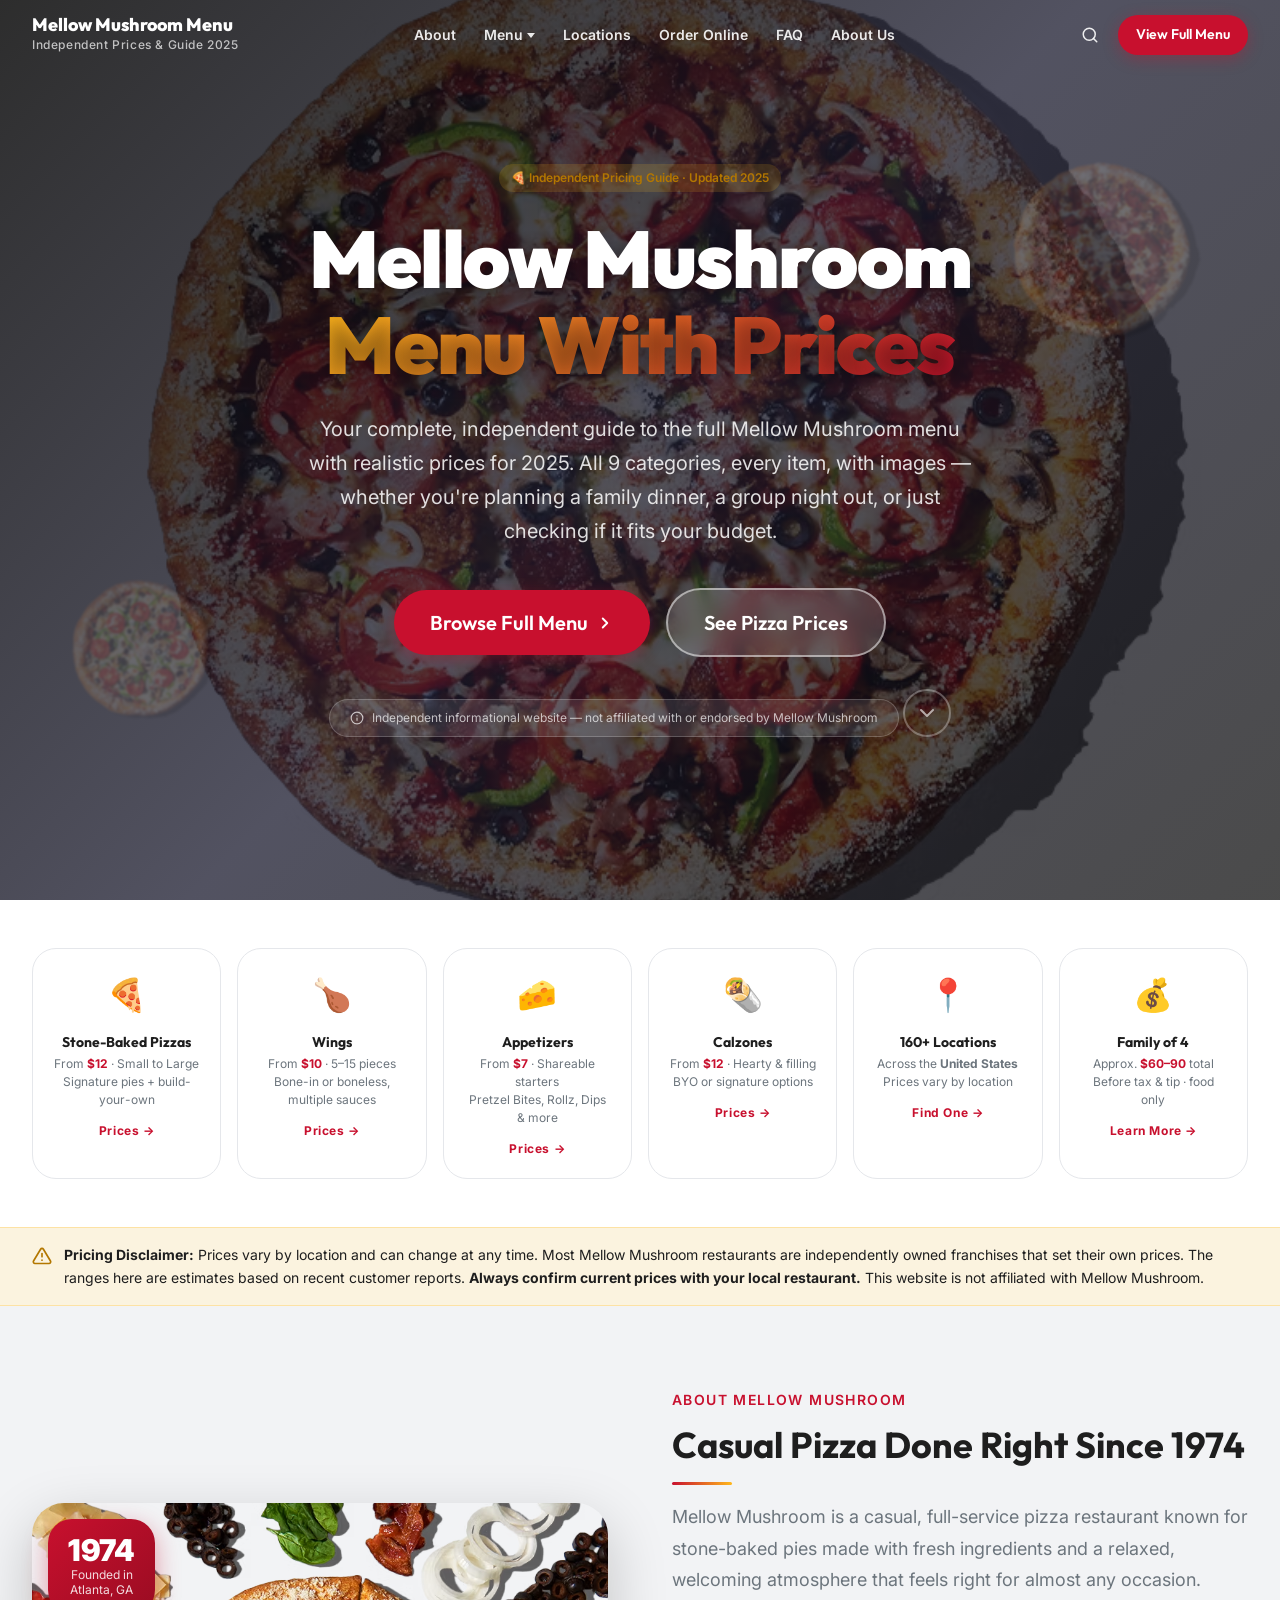
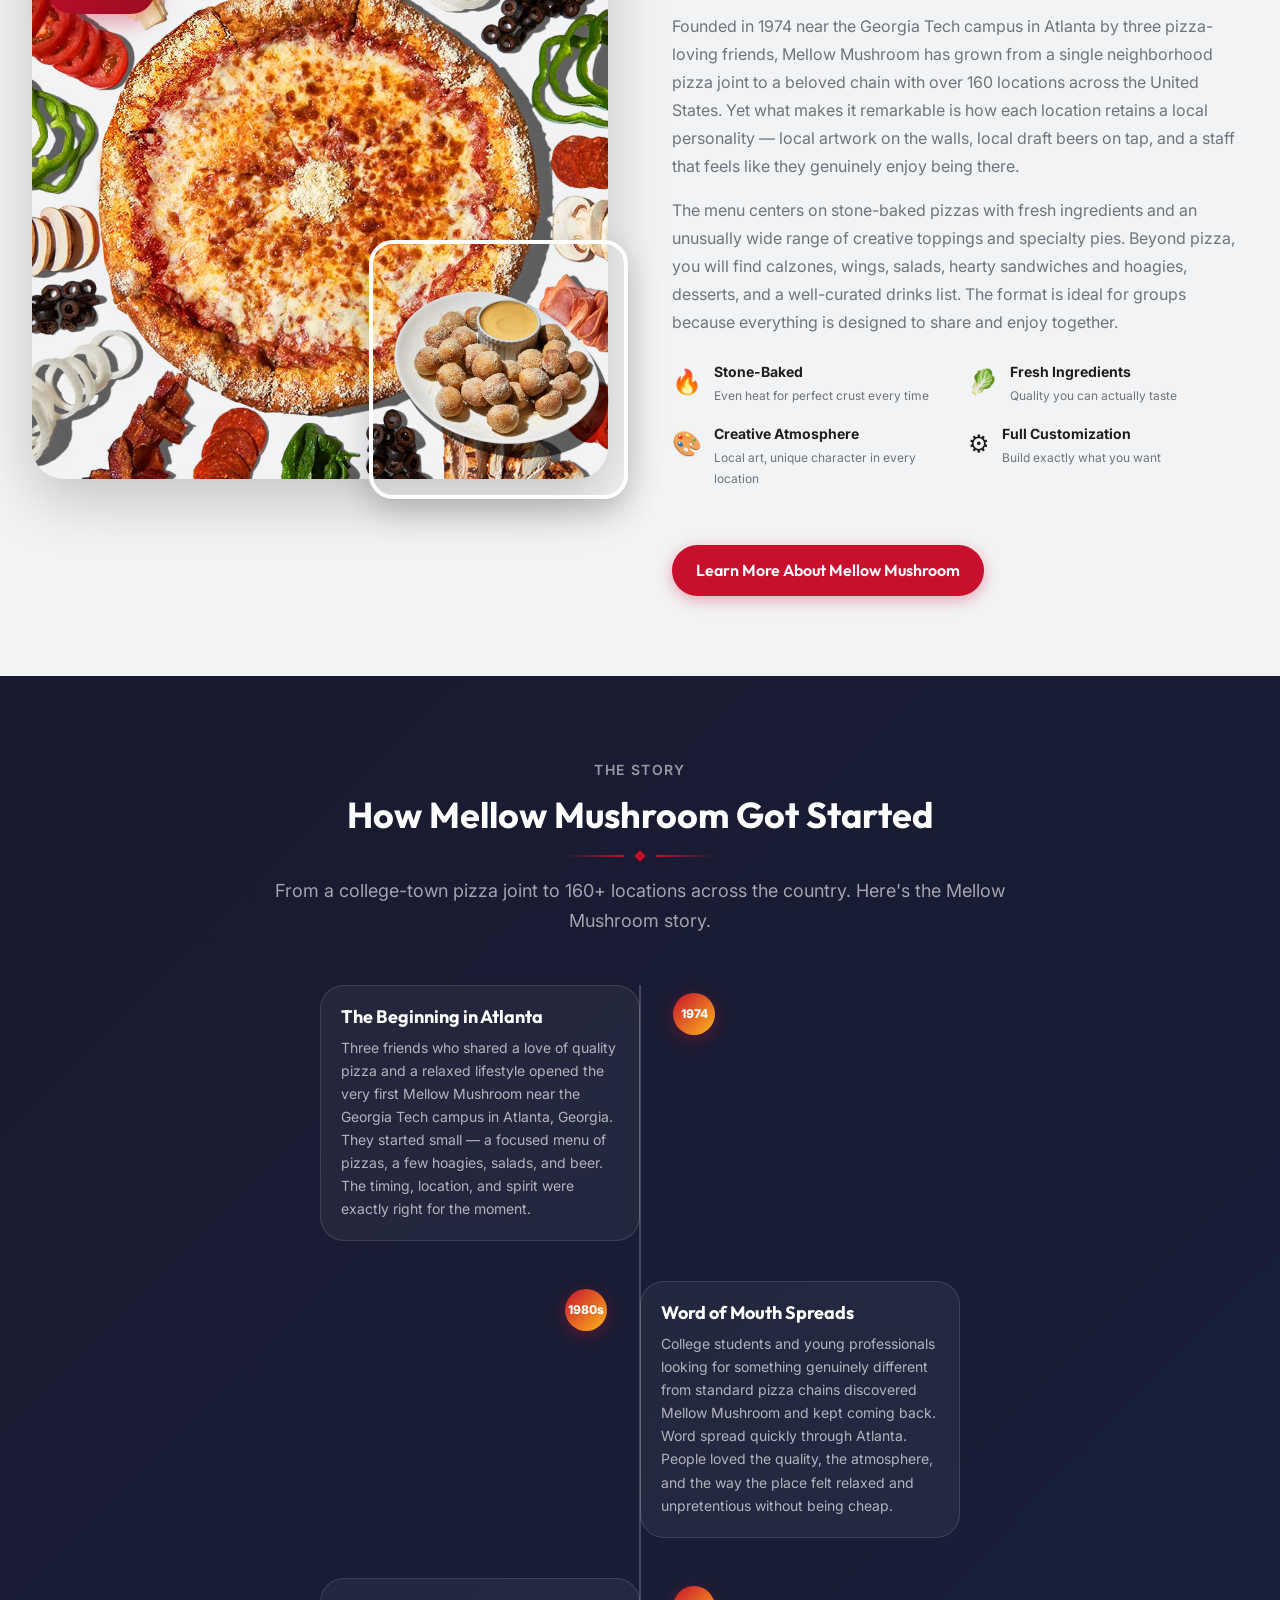
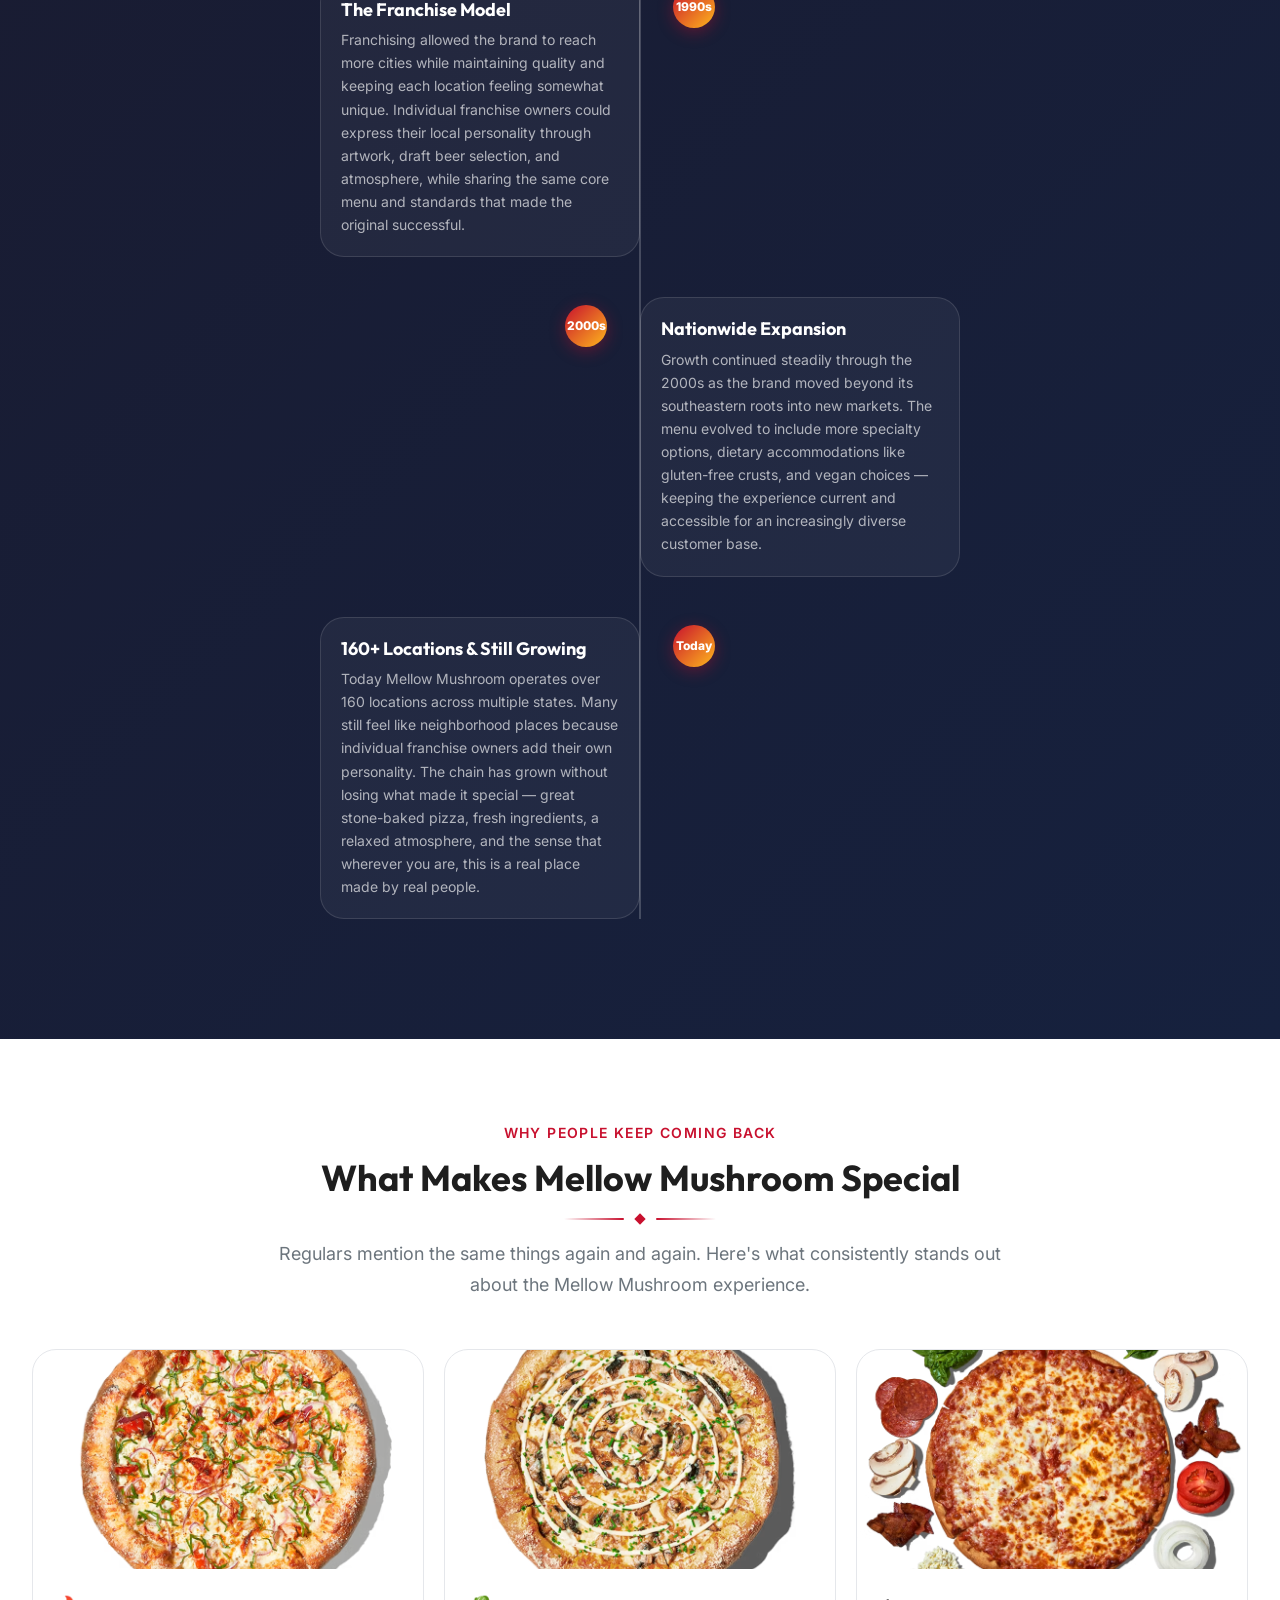
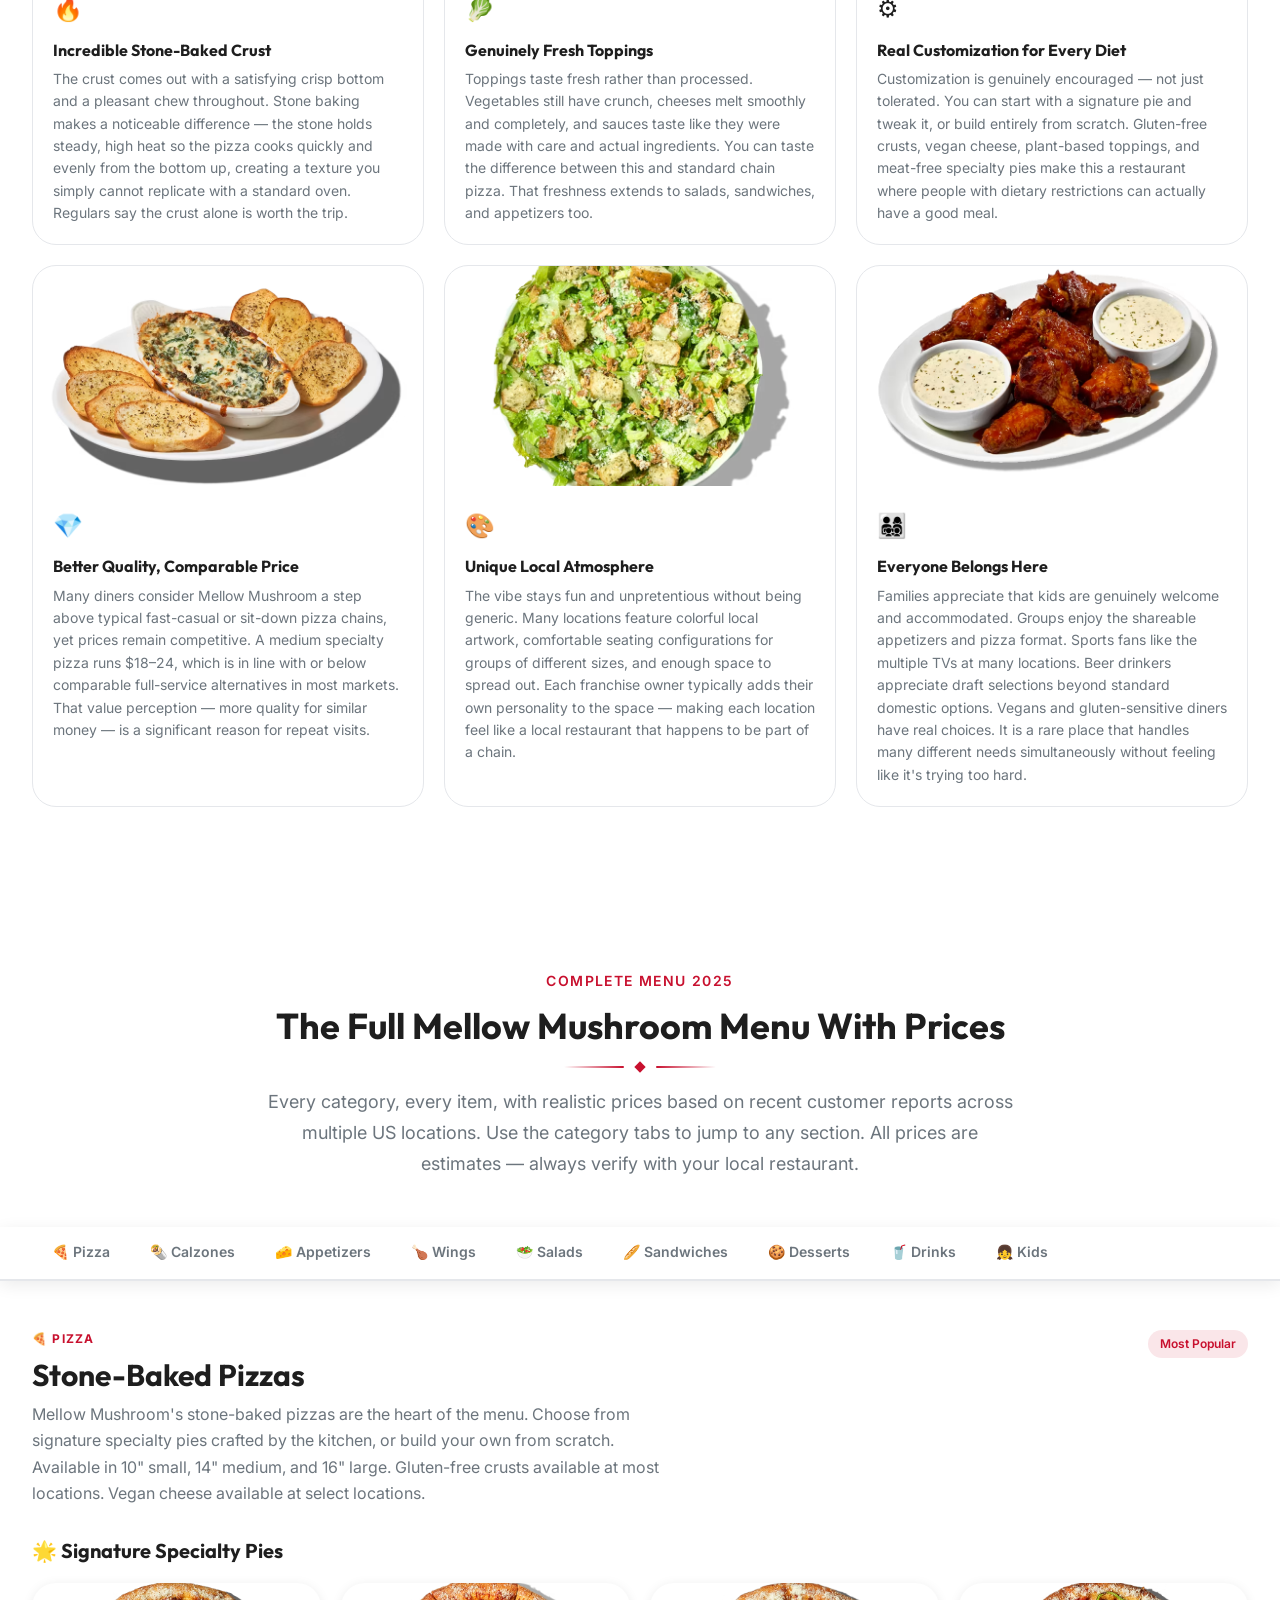
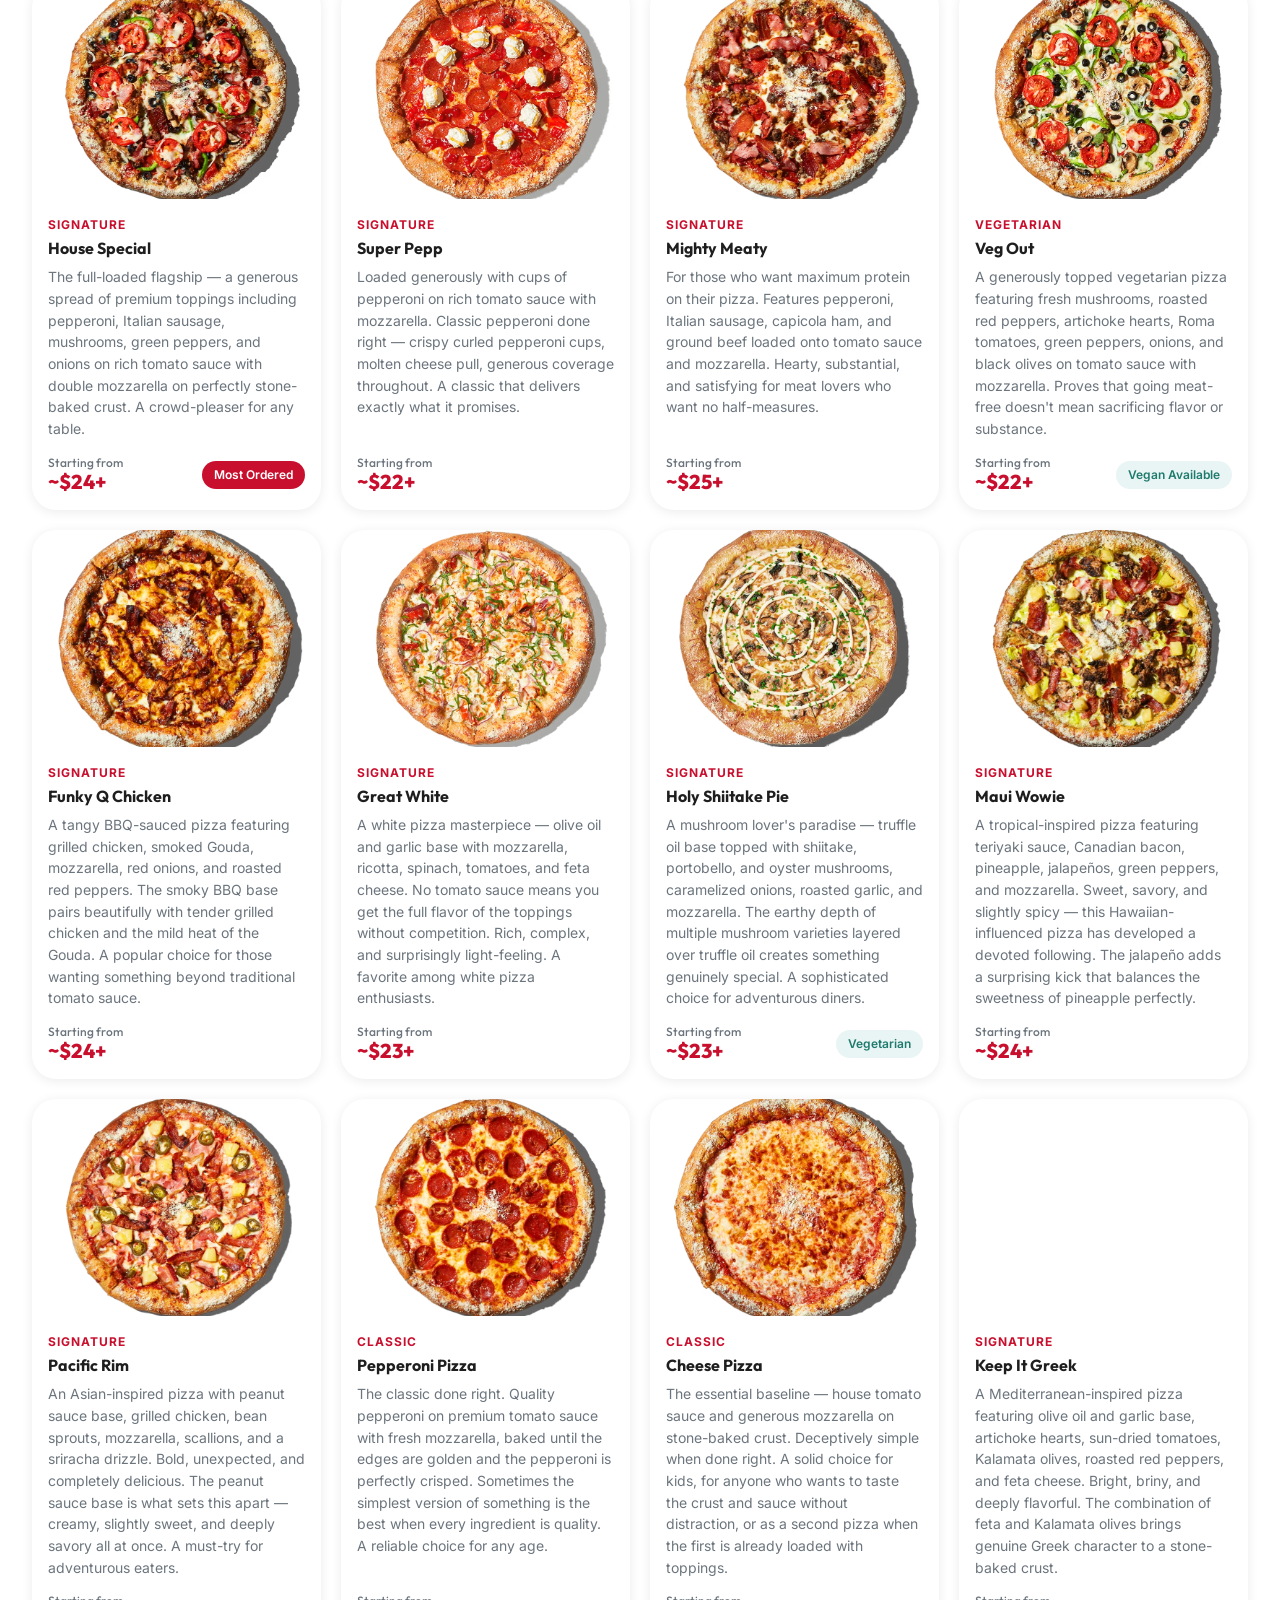
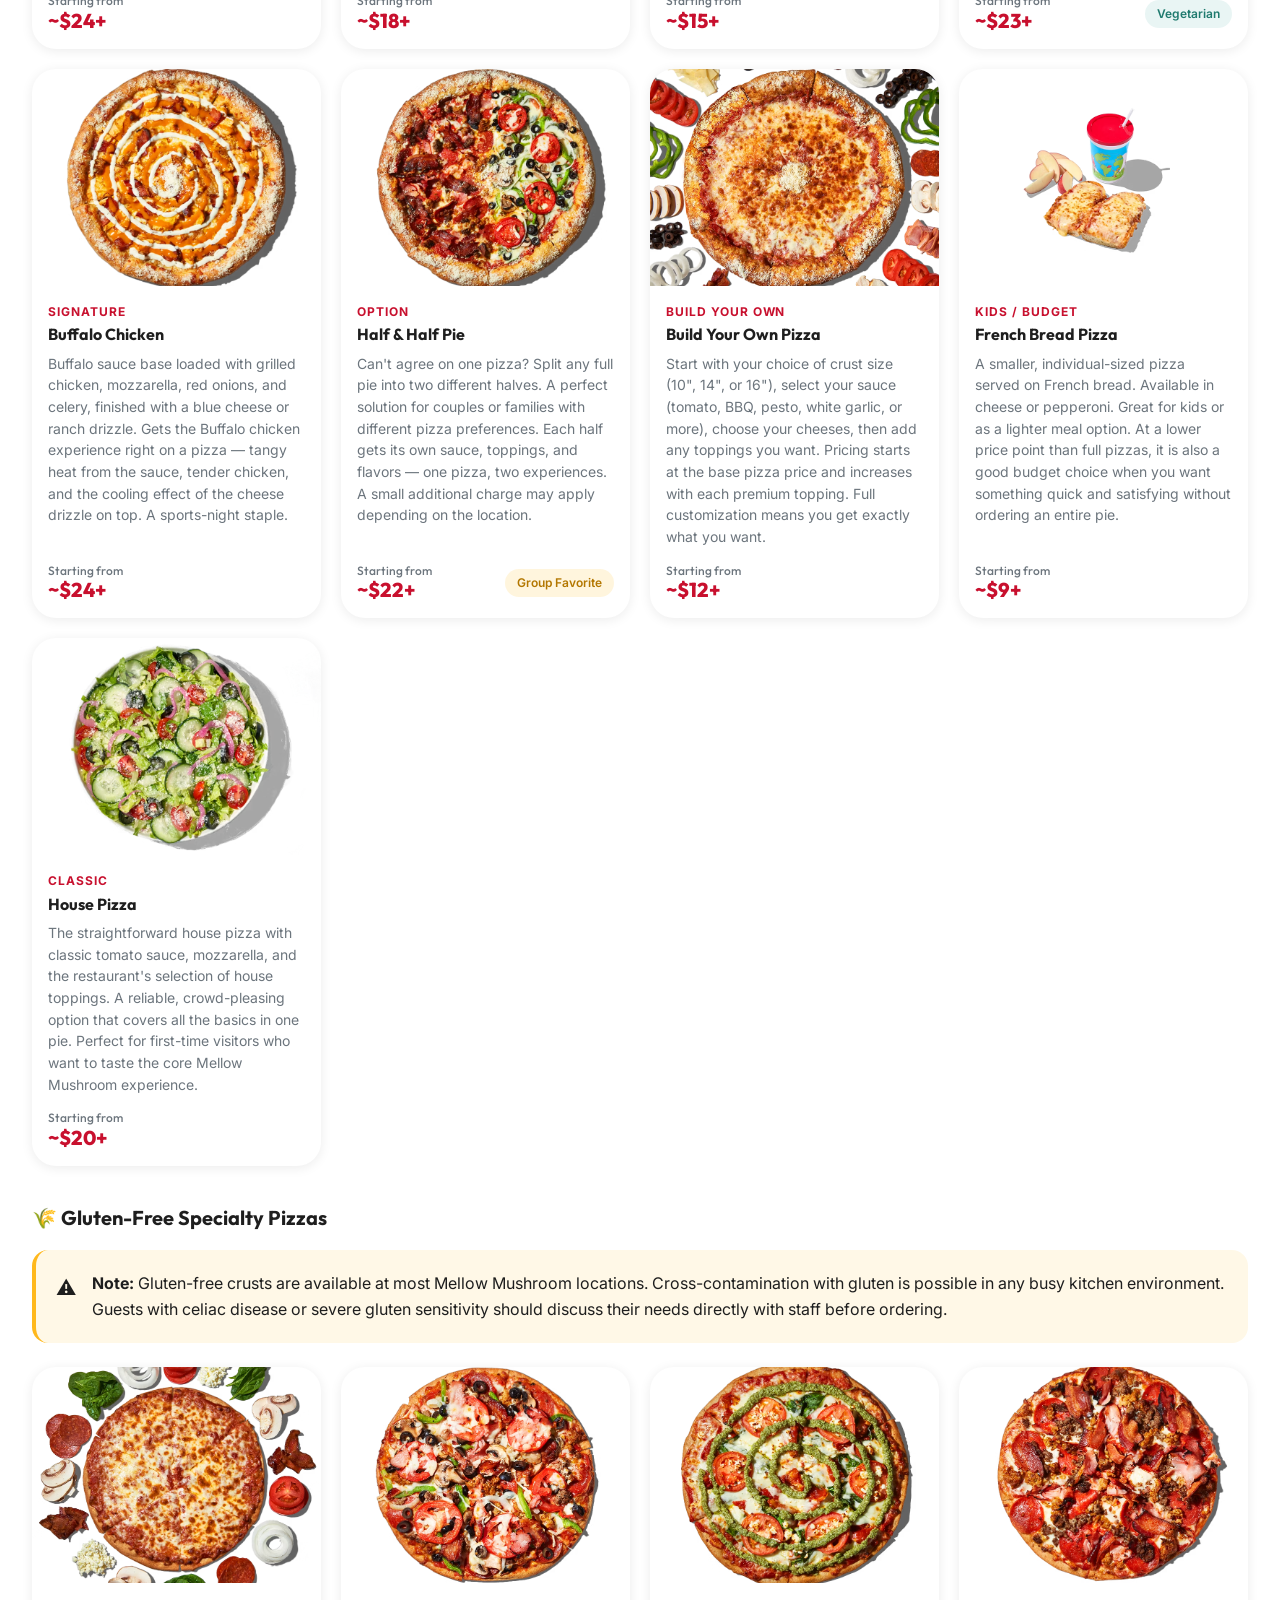
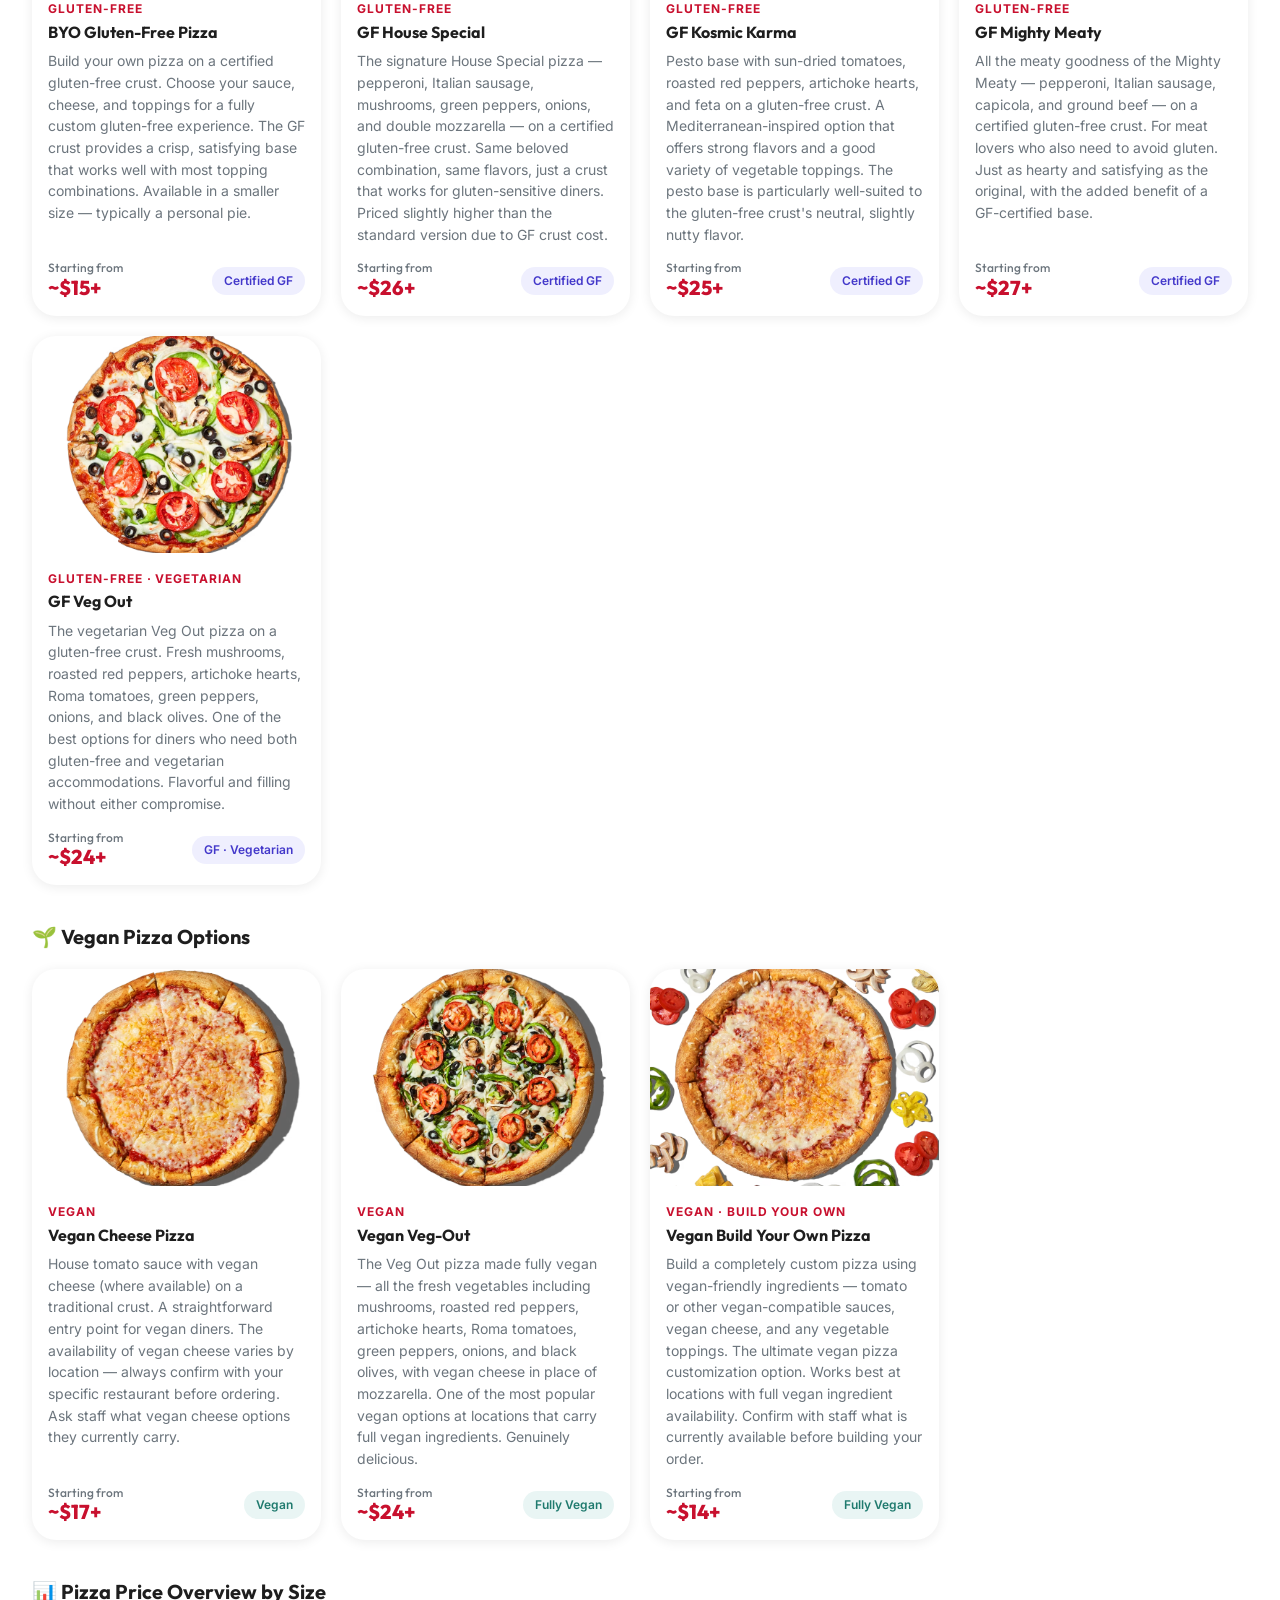
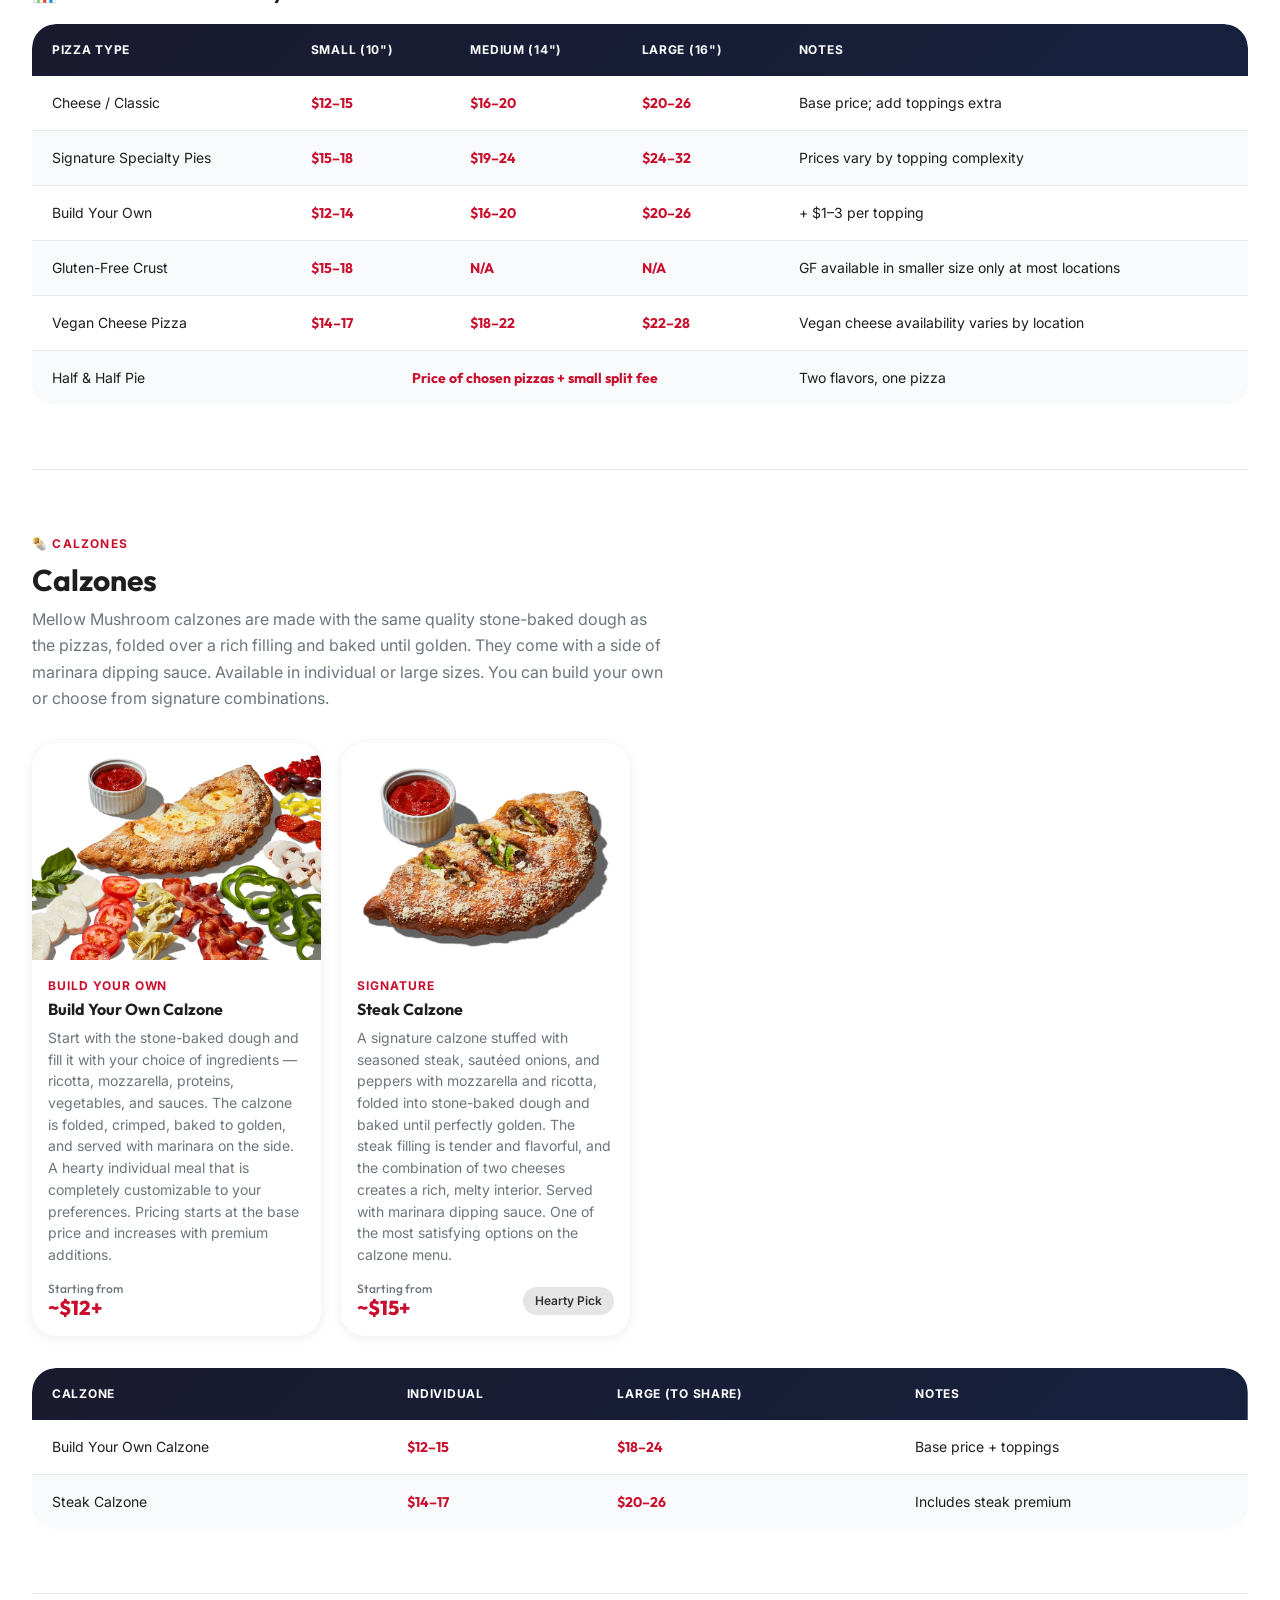
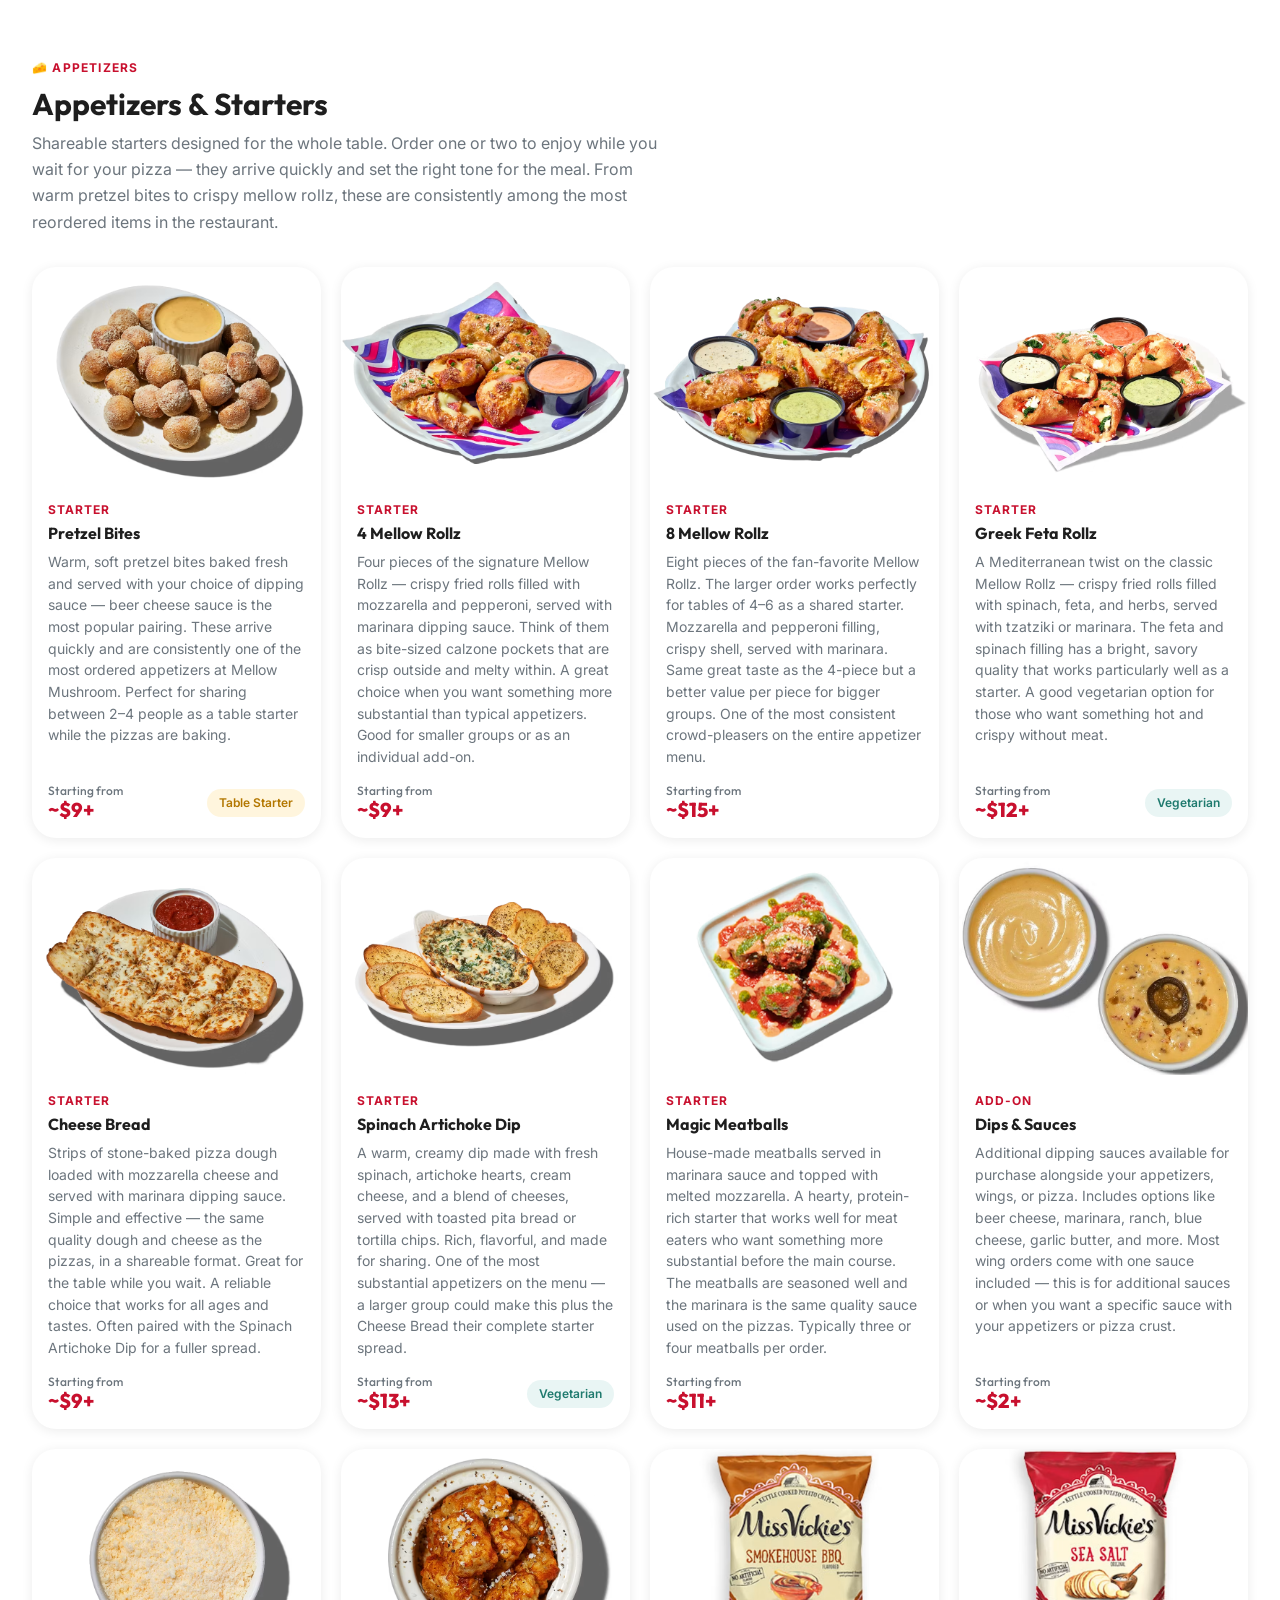
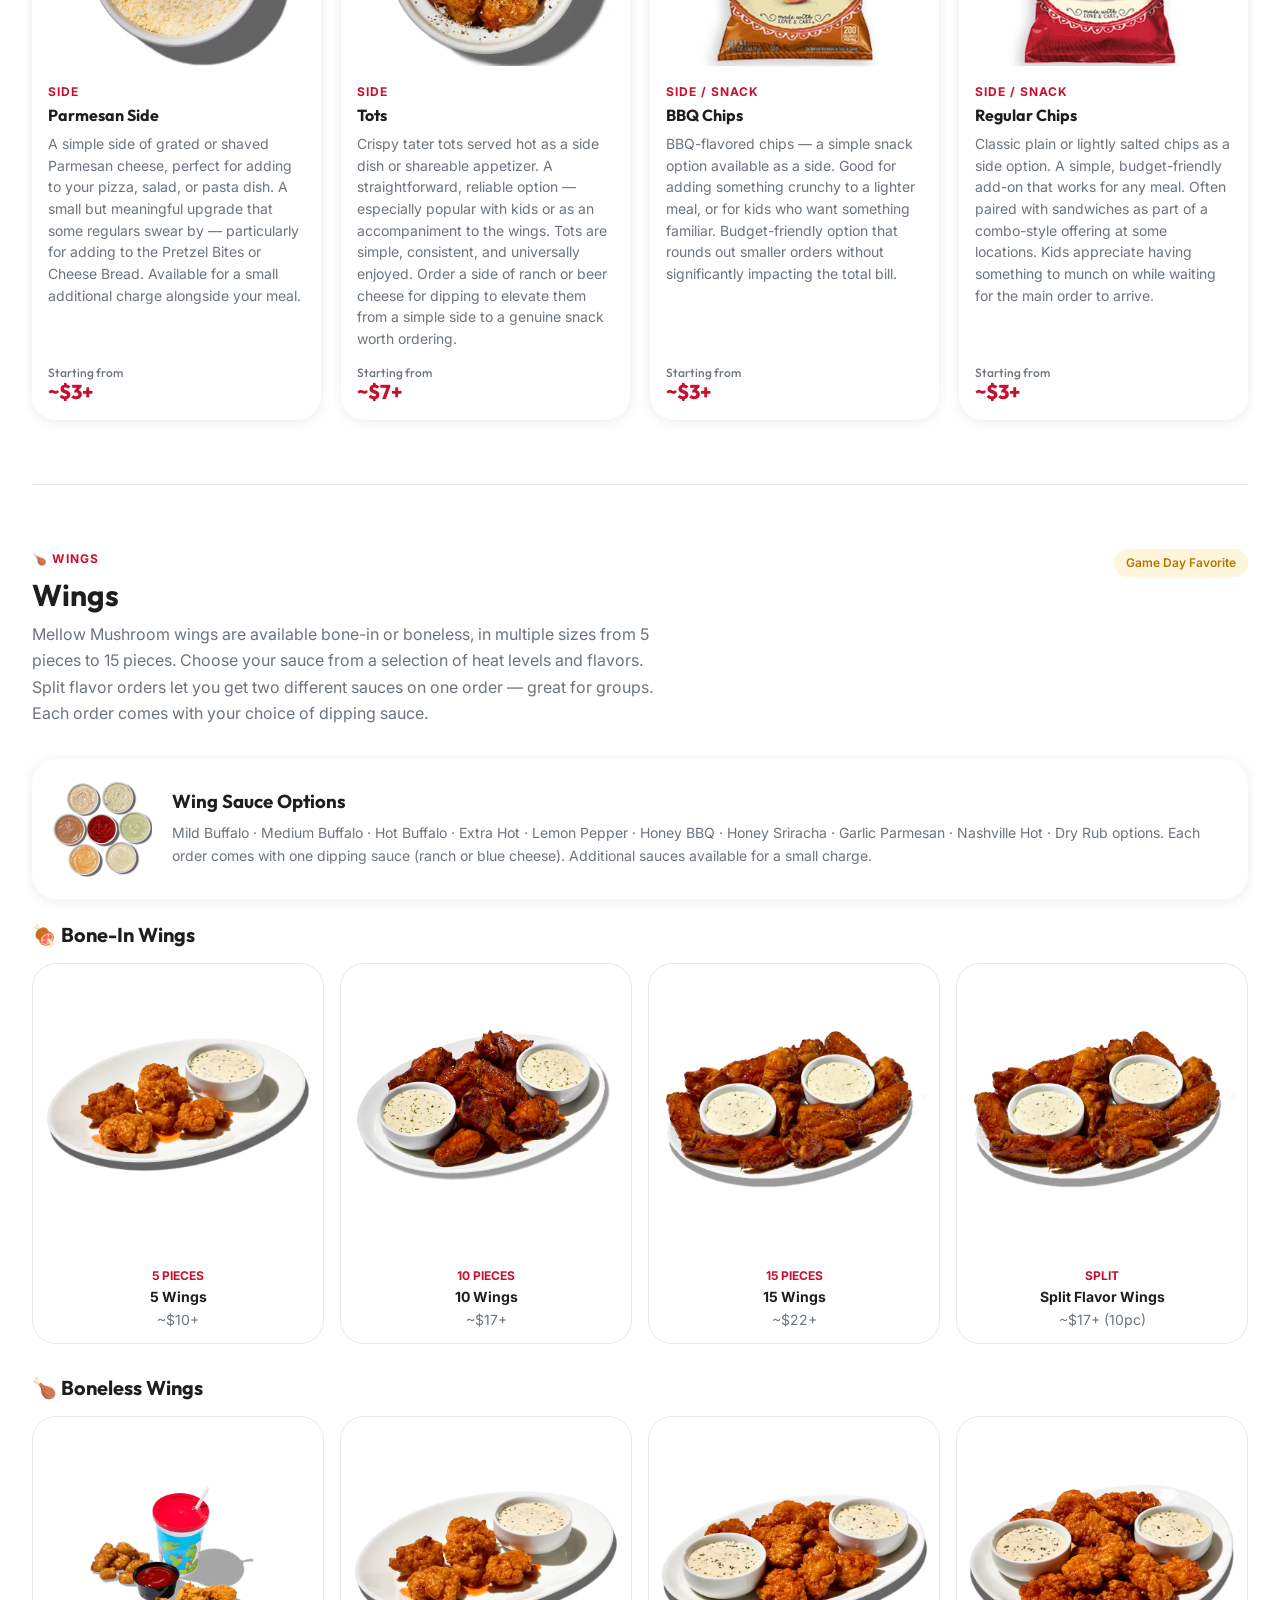
==== commit 592704ad: "Add Google Analytics tracking code Added Google Analytics tracking code to the head section." ====
--- a/index.html
+++ b/index.html
@@ -1,6 +1,17 @@
 <!DOCTYPE html>
 <html lang="en">
 <head>
+
+<!-- Google tag (gtag.js) -->
+<script async src="https://www.googletagmanager.com/gtag/js?id=G-39EFQ71K26"></script>
+<script>
+  window.dataLayer = window.dataLayer || [];
+  function gtag(){dataLayer.push(arguments);}
+  gtag('js', new Date());
+
+  gtag('config', 'G-39EFQ71K26');
+</script>
+  
   <meta charset="UTF-8">
   <meta name="viewport" content="width=device-width, initial-scale=1.0">
   <meta http-equiv="X-UA-Compatible" content="IE=edge">
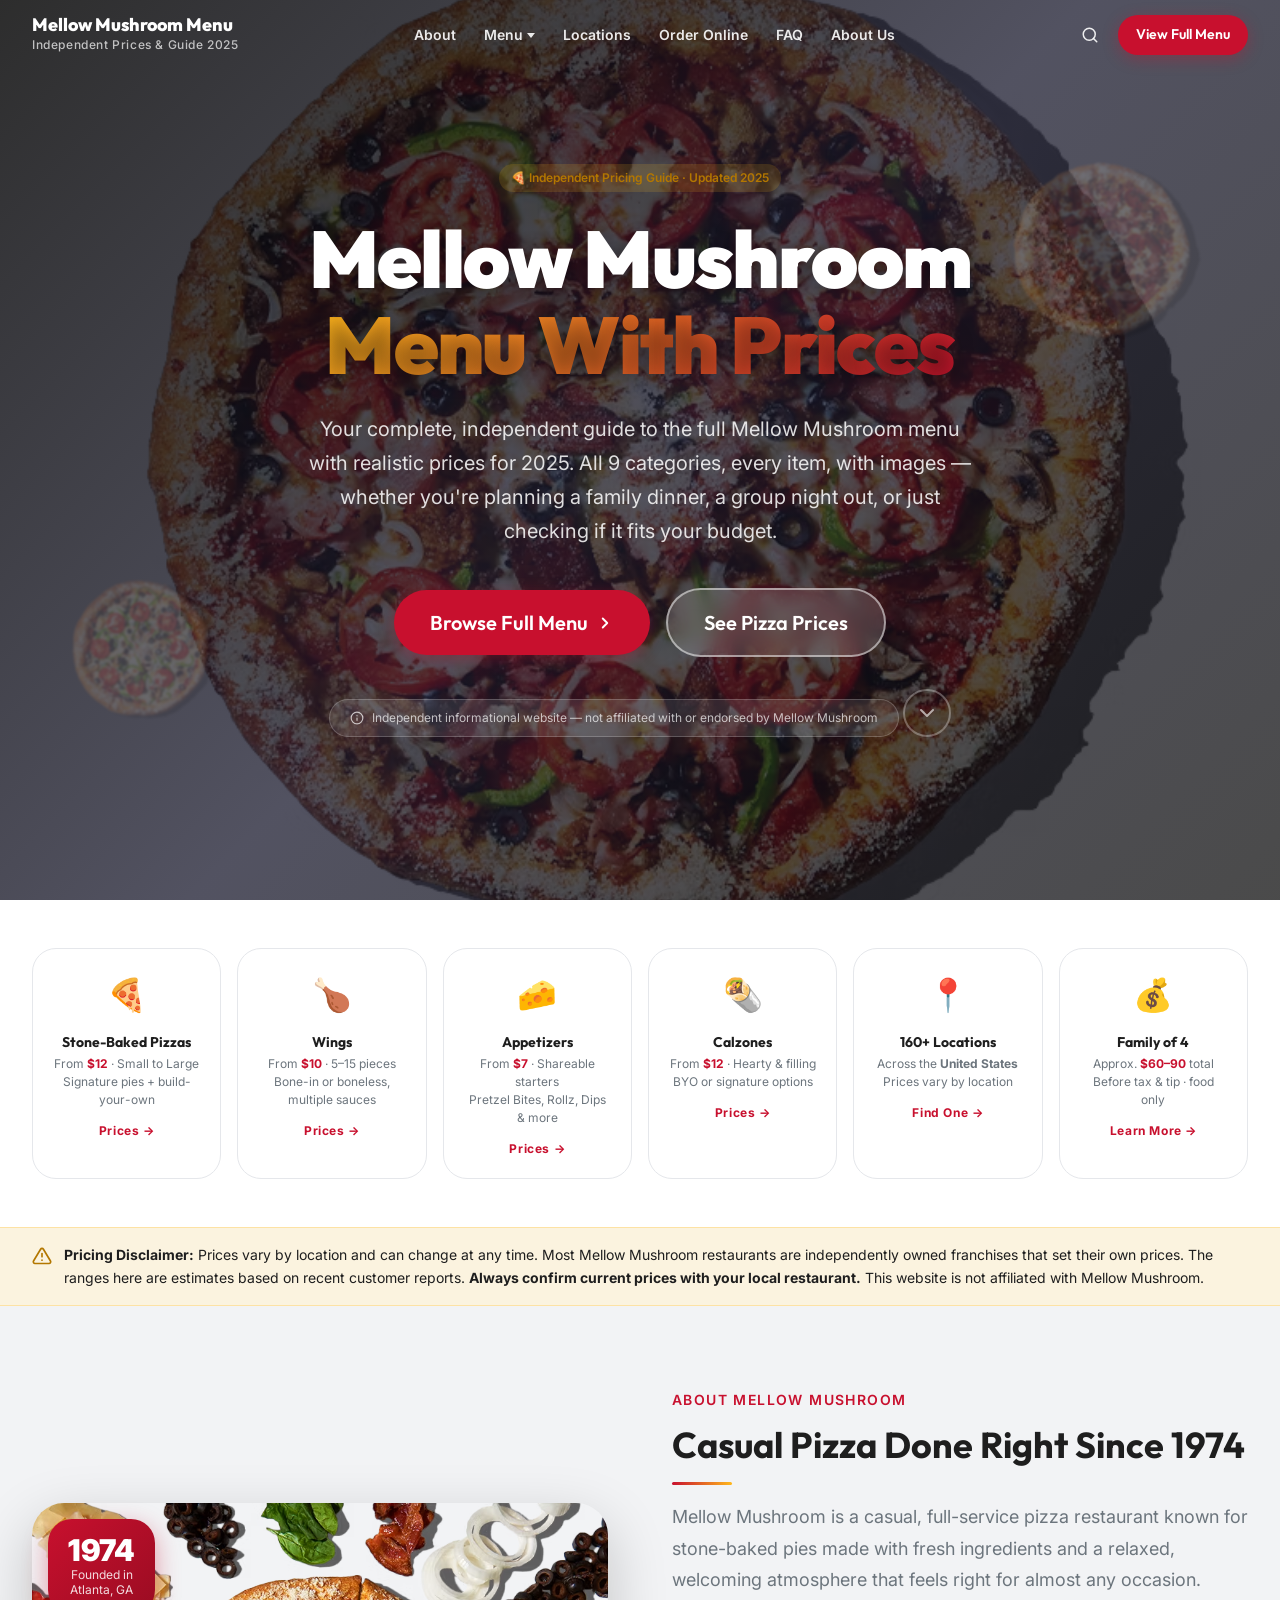
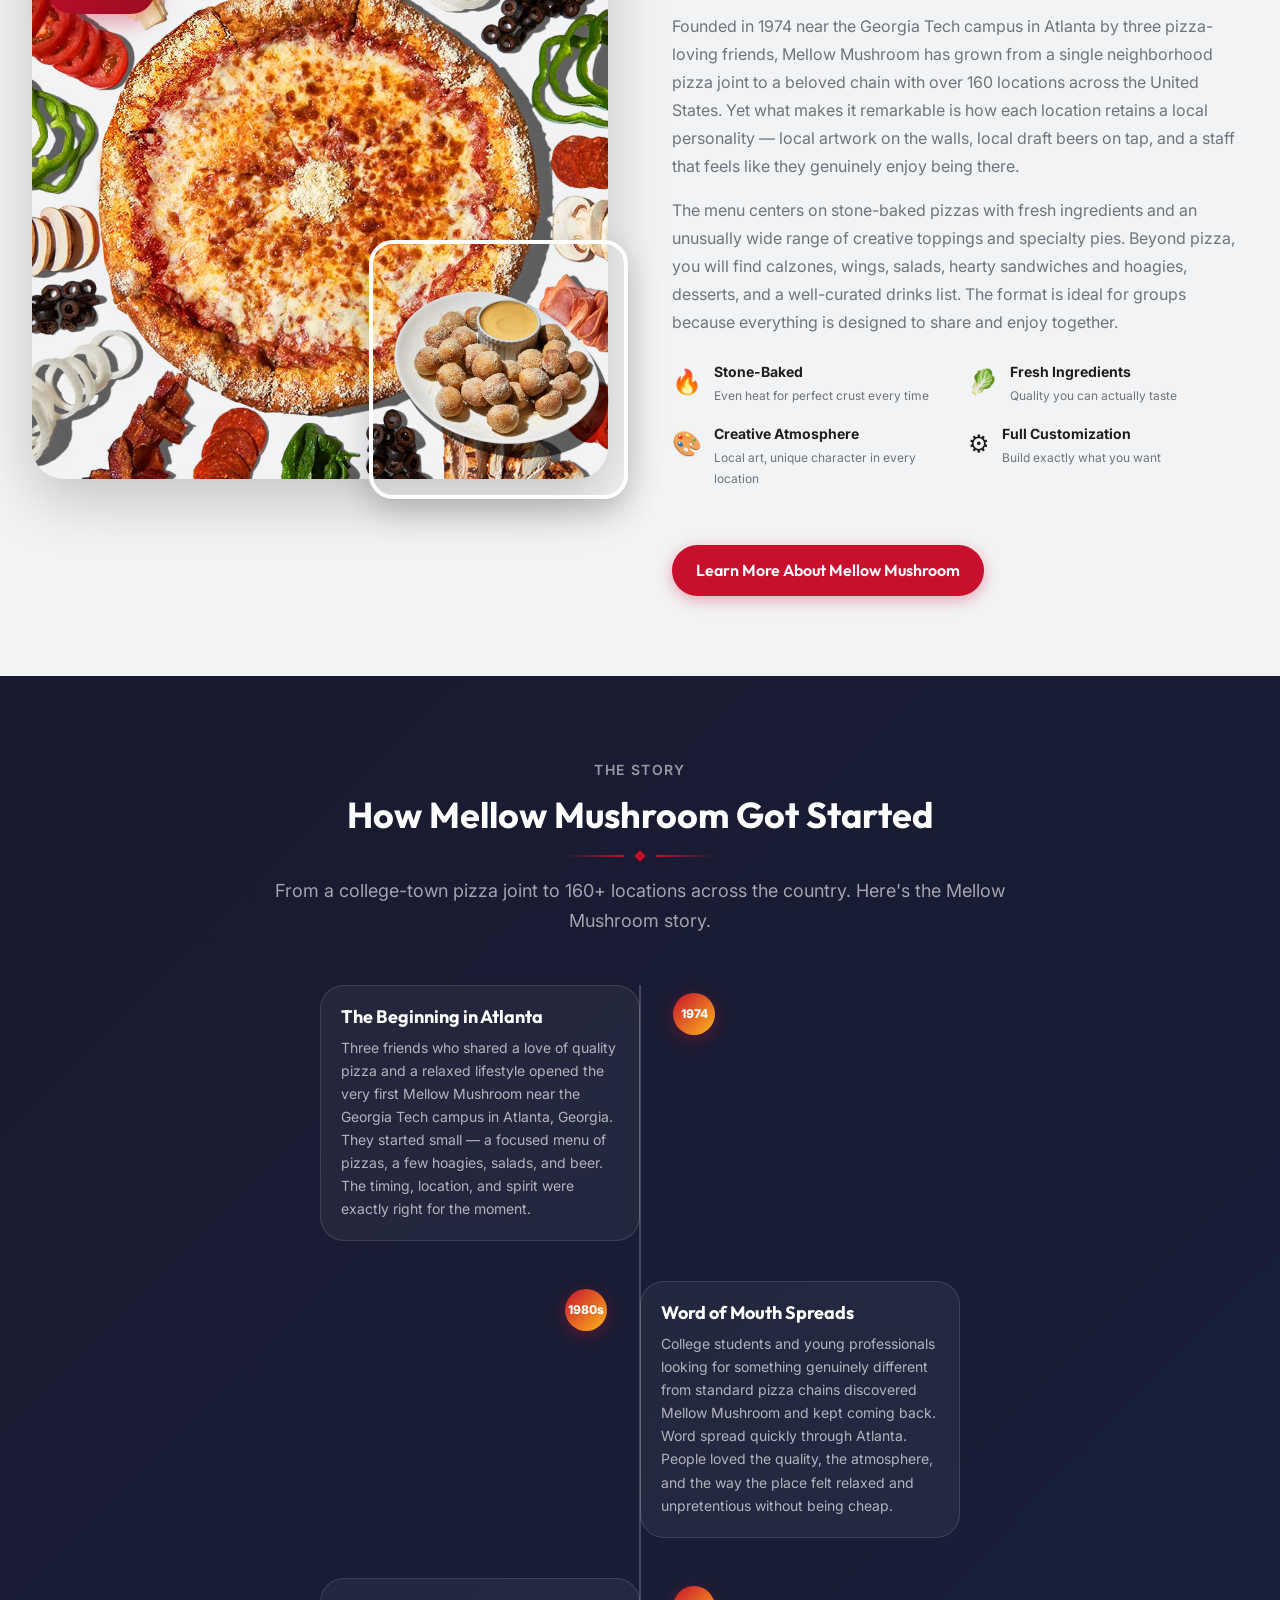
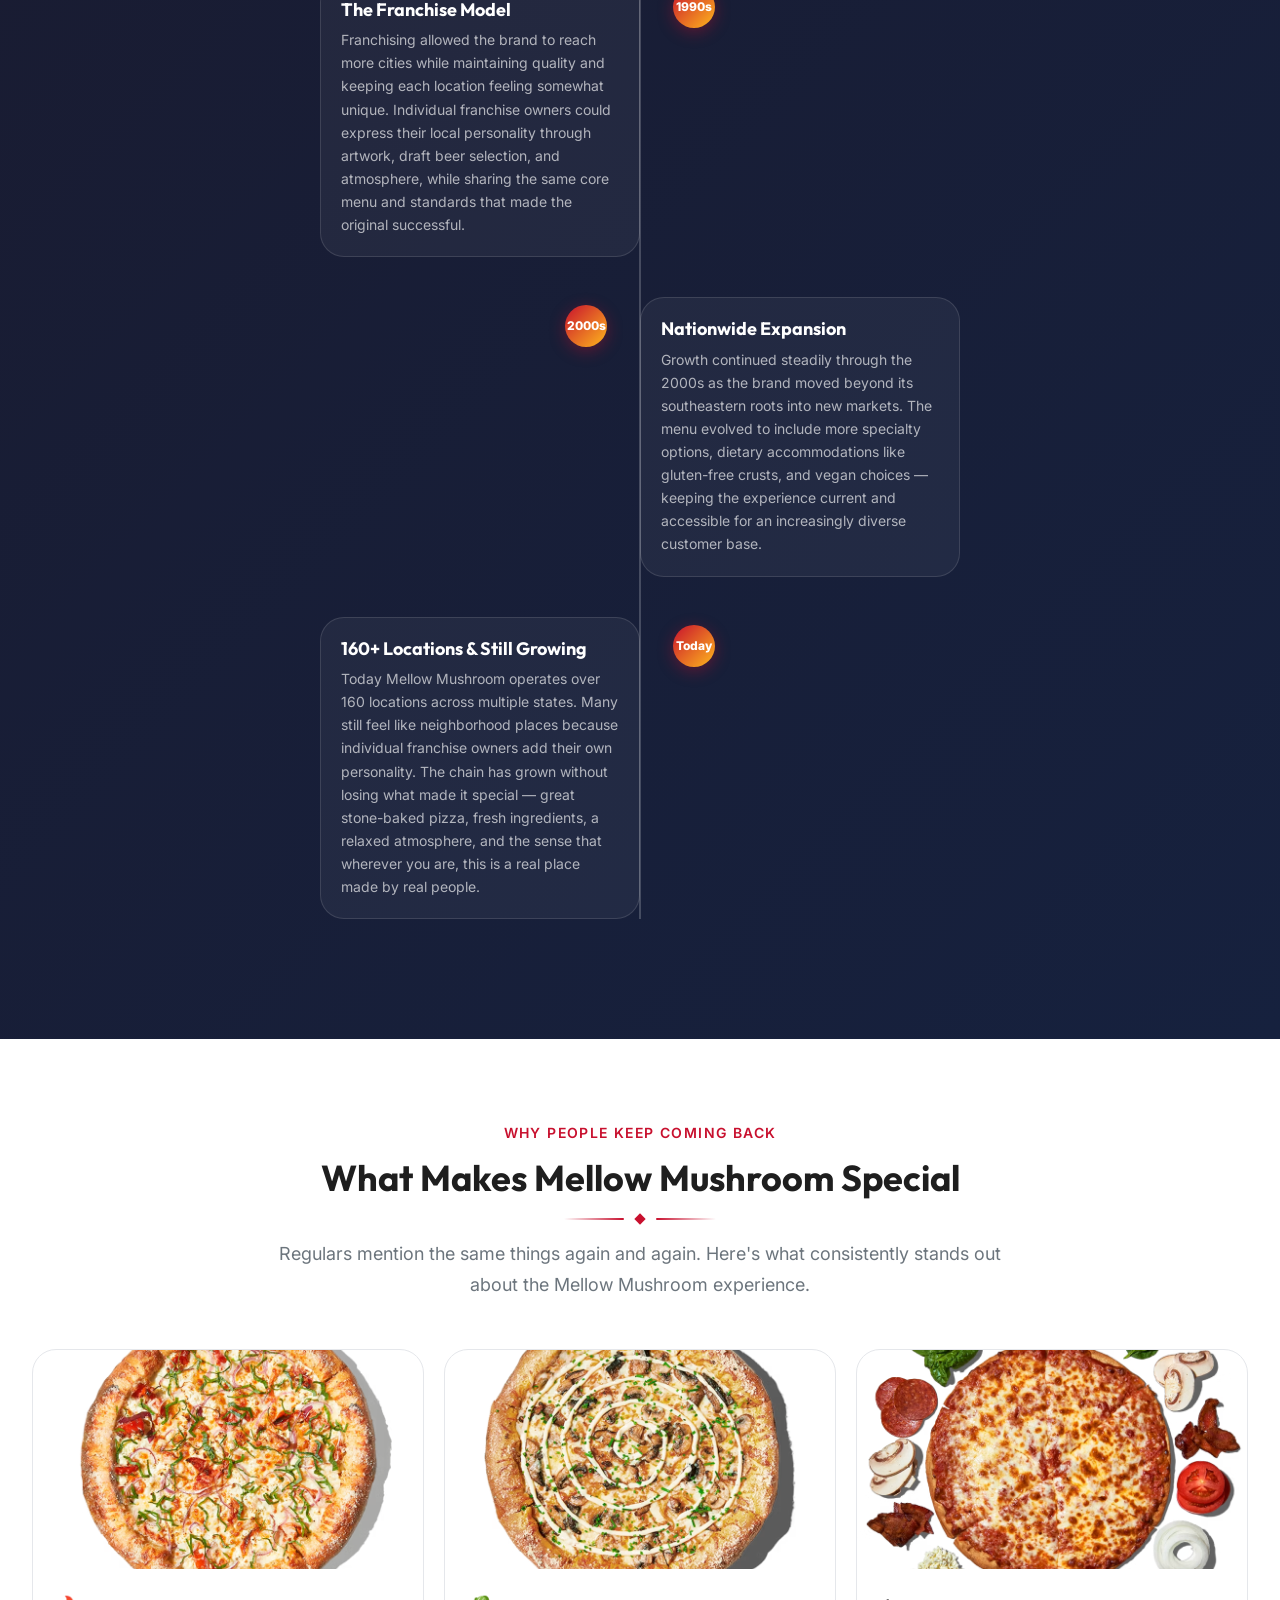
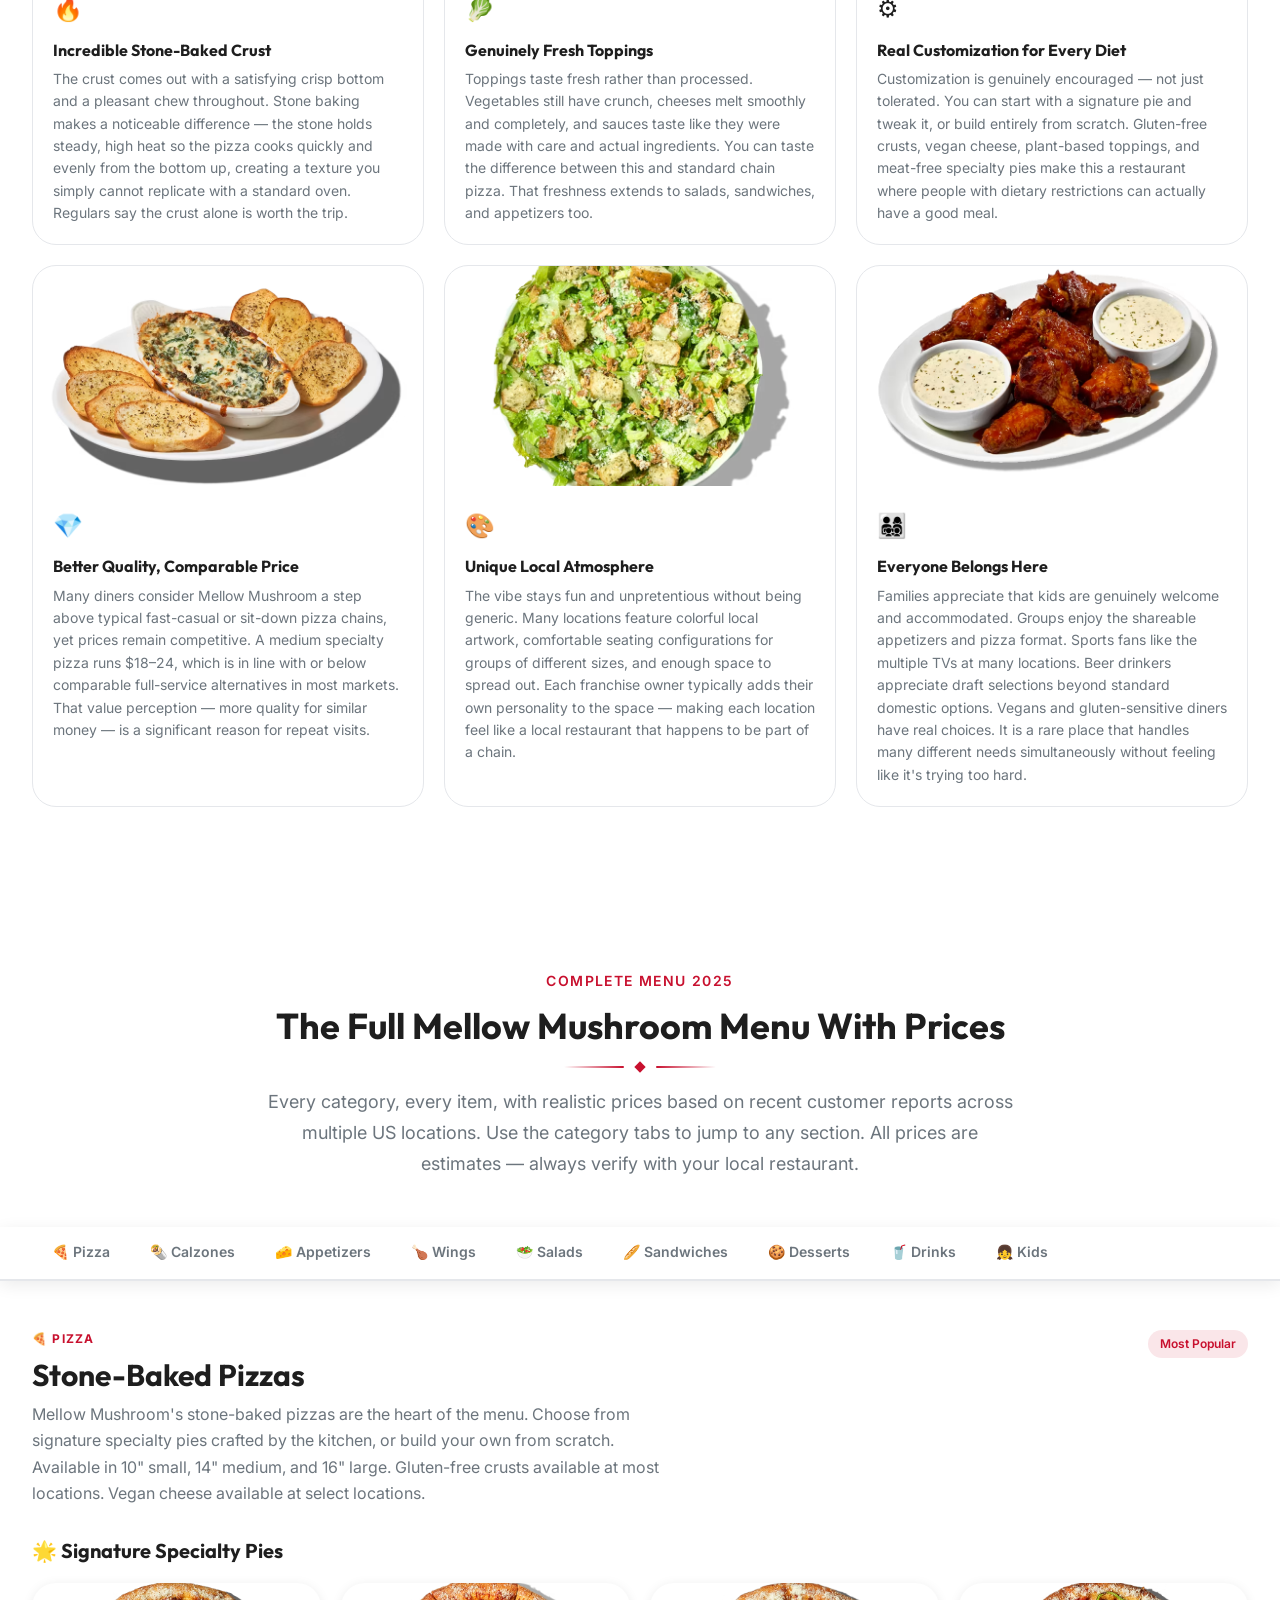
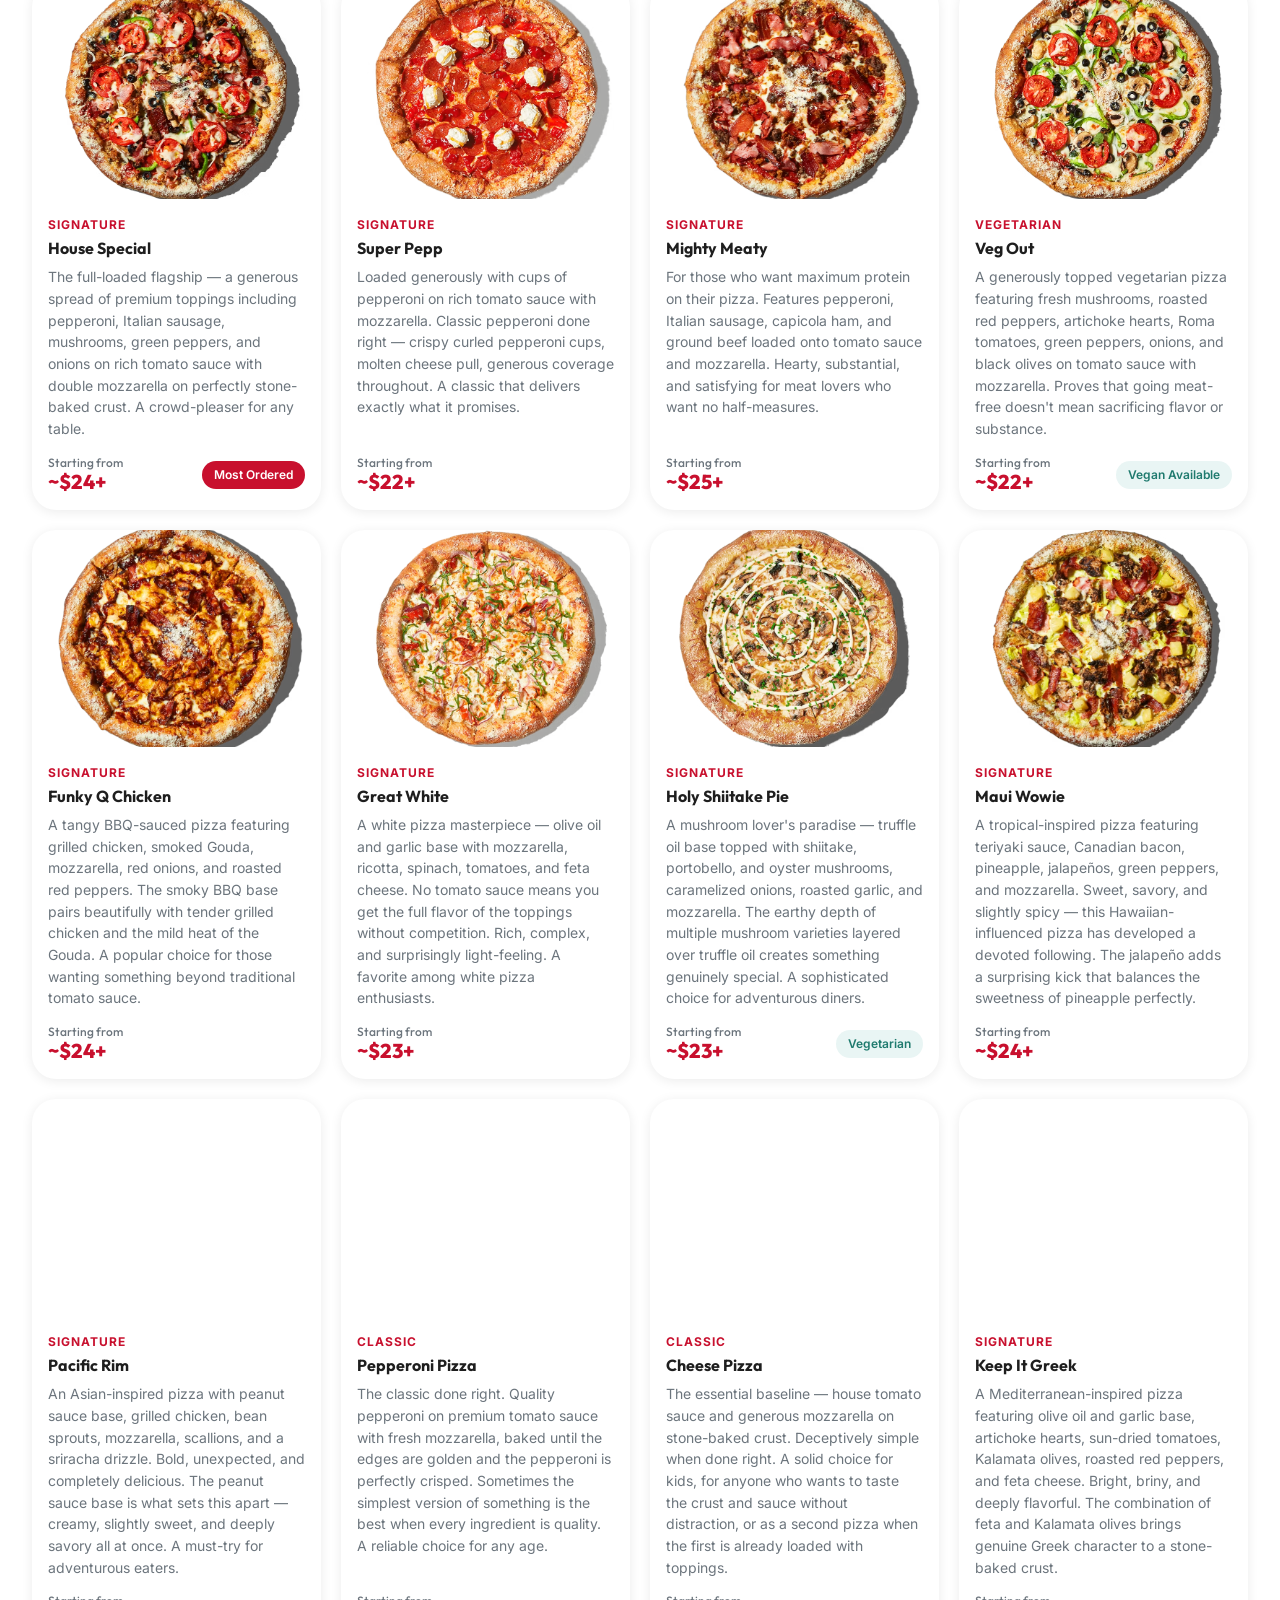
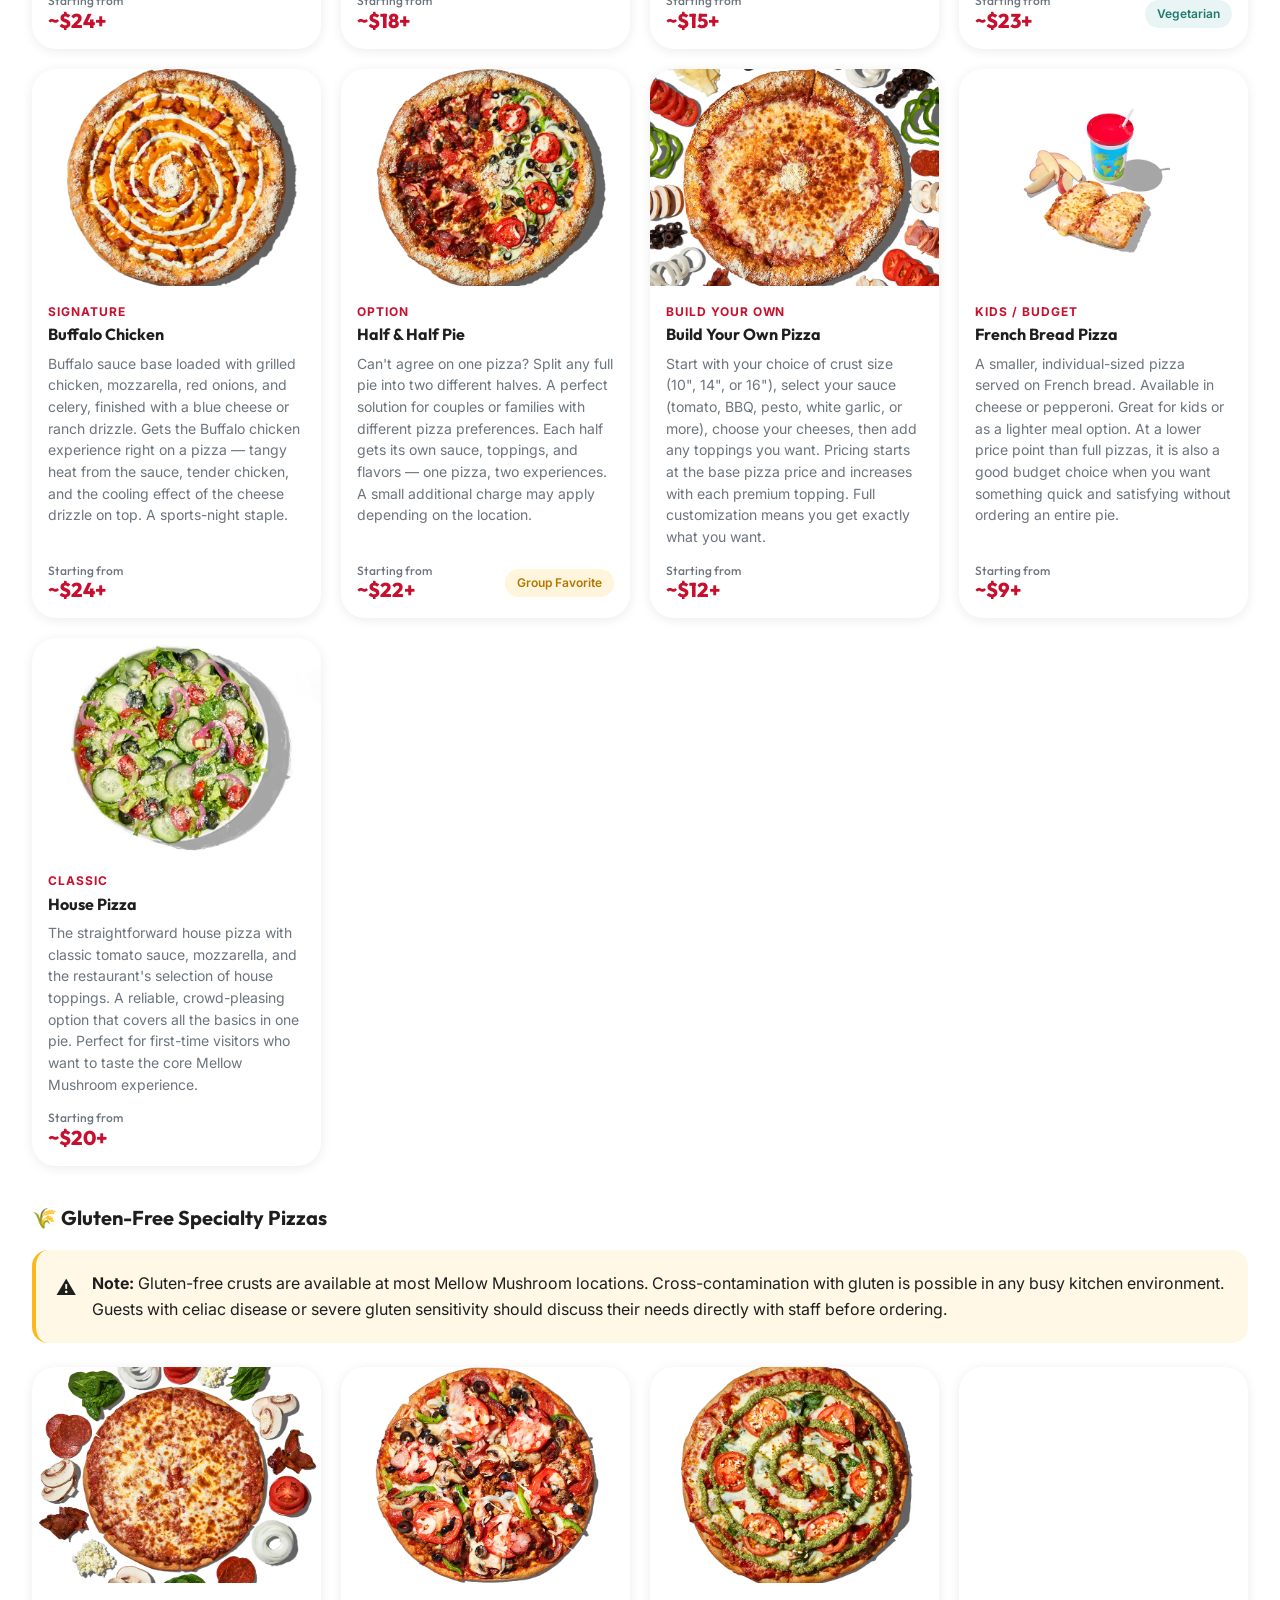
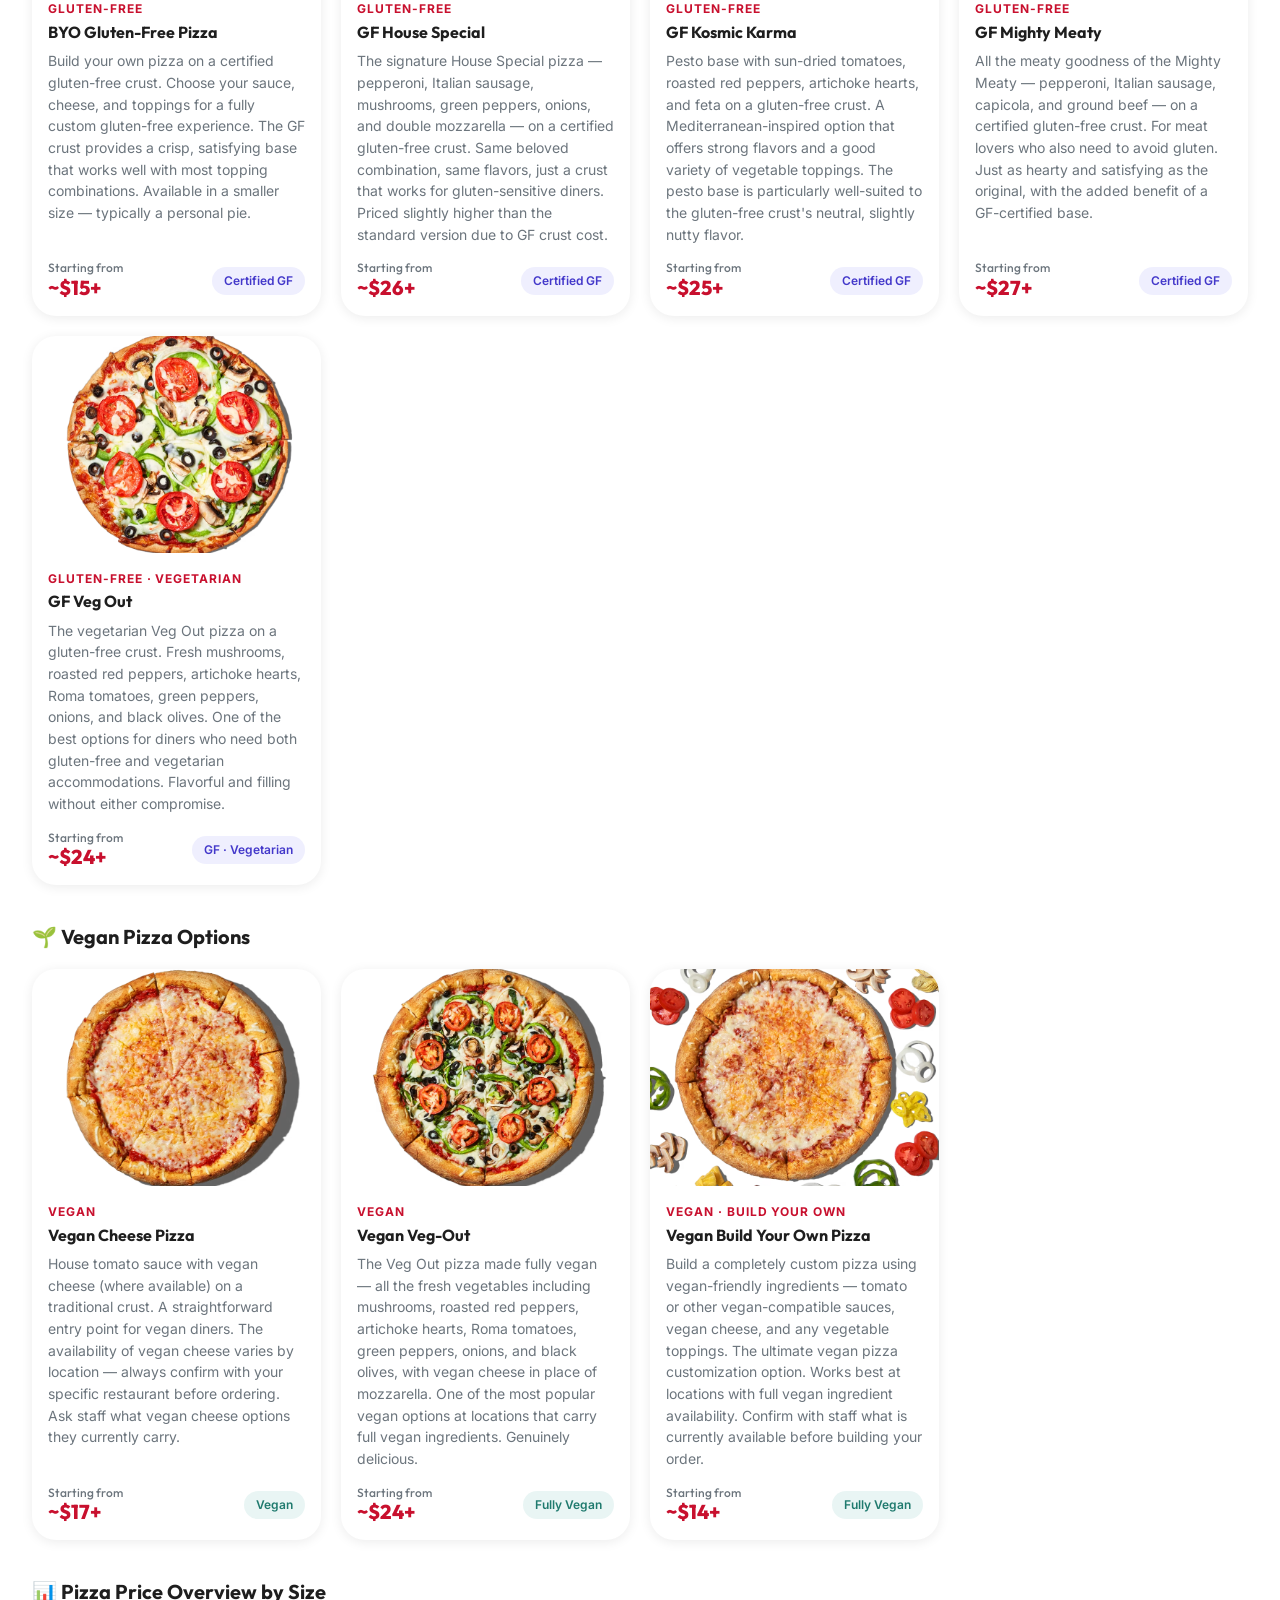
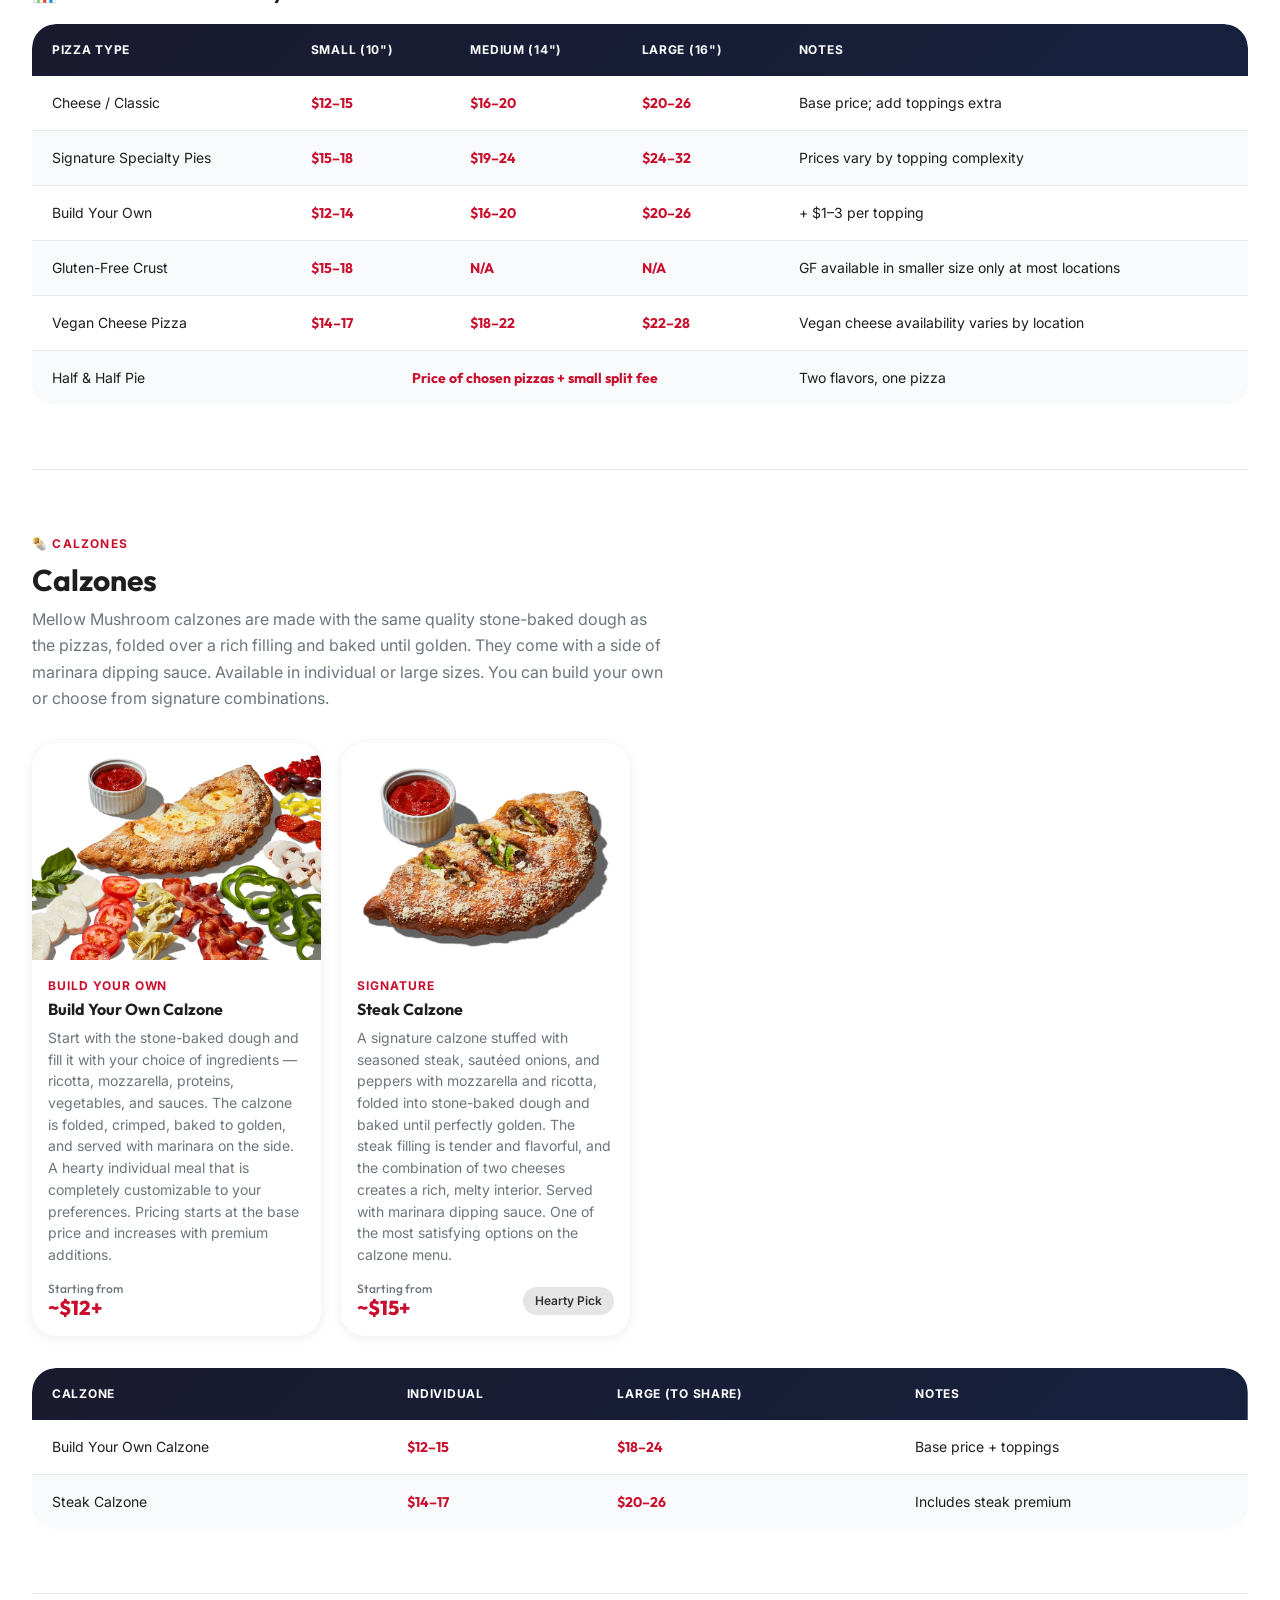
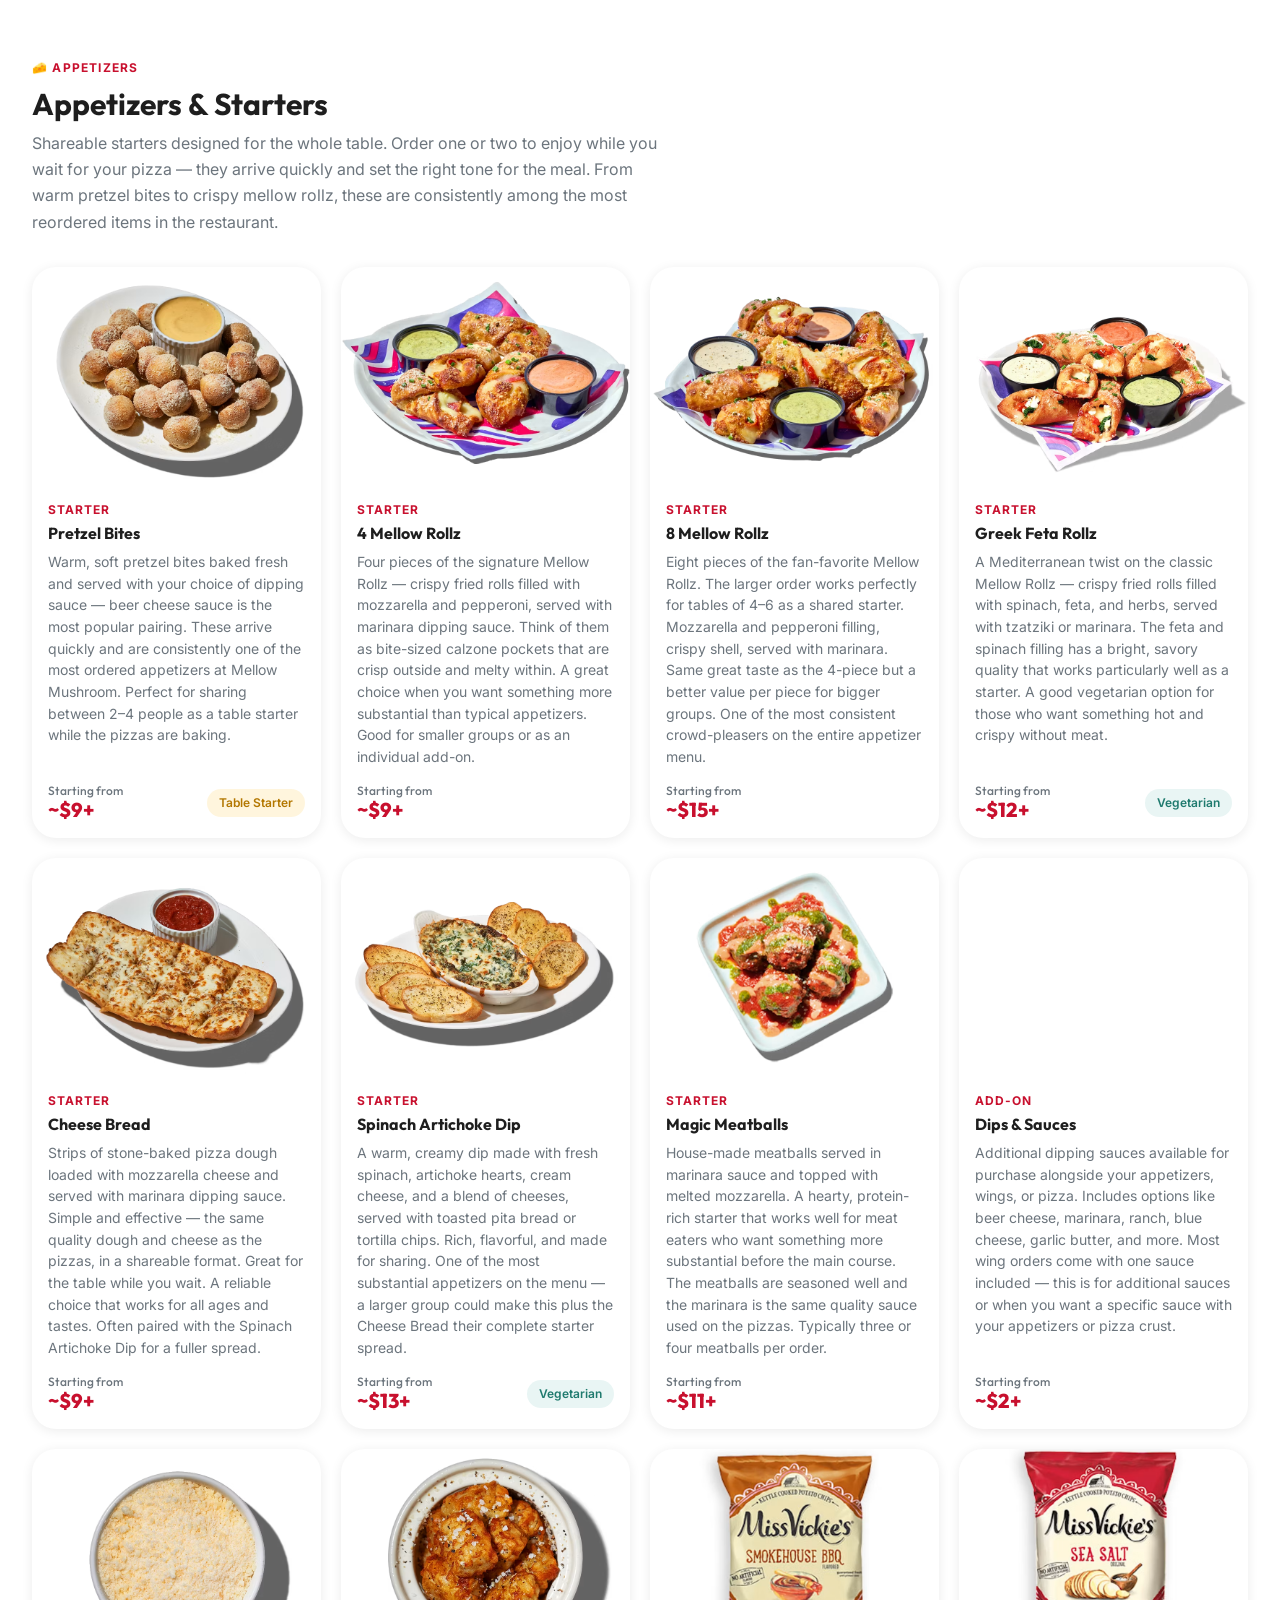
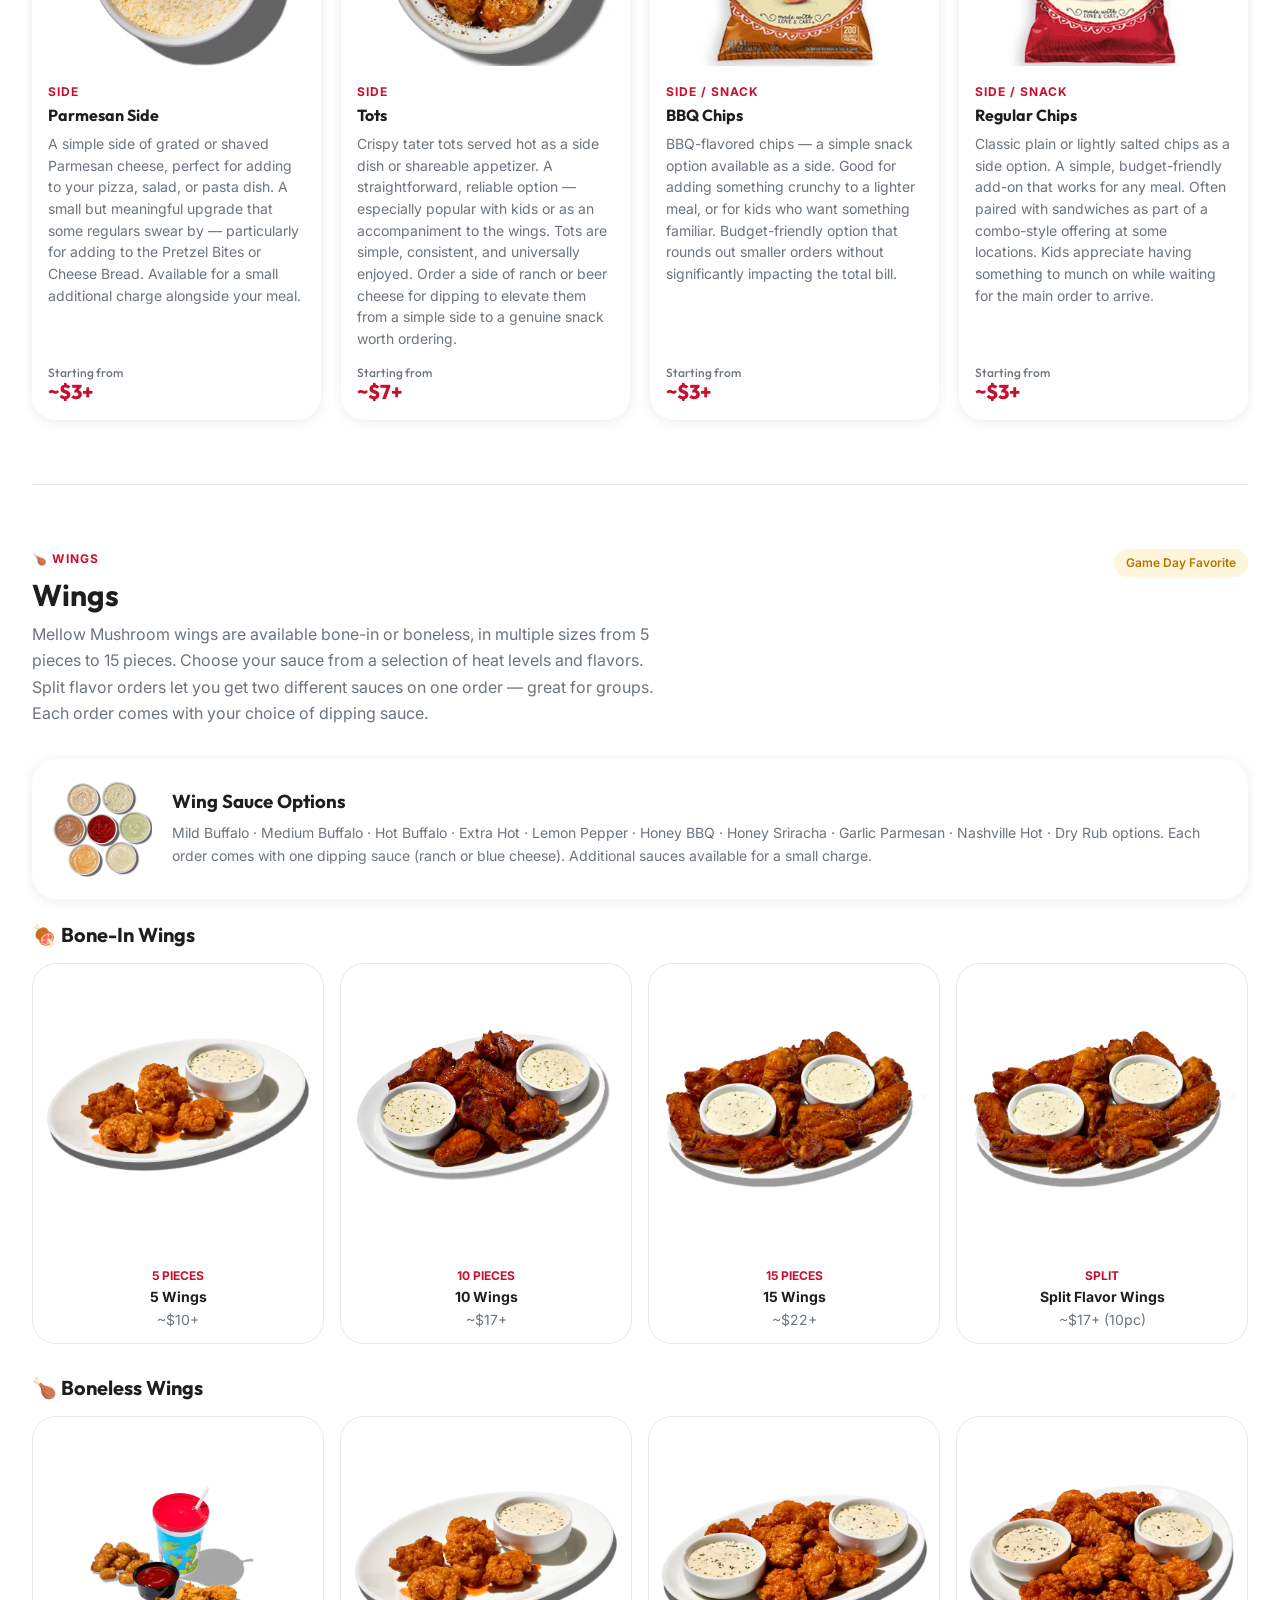
==== commit 733f49f9: "Add meta tag for Microsoft validation" ====
--- a/index.html
+++ b/index.html
@@ -1,6 +1,7 @@
 <!DOCTYPE html>
 <html lang="en">
 <head>
+  <meta name="msvalidate.01" content="4EE2A07982ED1BDF529CA50D979F572A" />
 
 <!-- Google tag (gtag.js) -->
 <script async src="https://www.googletagmanager.com/gtag/js?id=G-39EFQ71K26"></script>
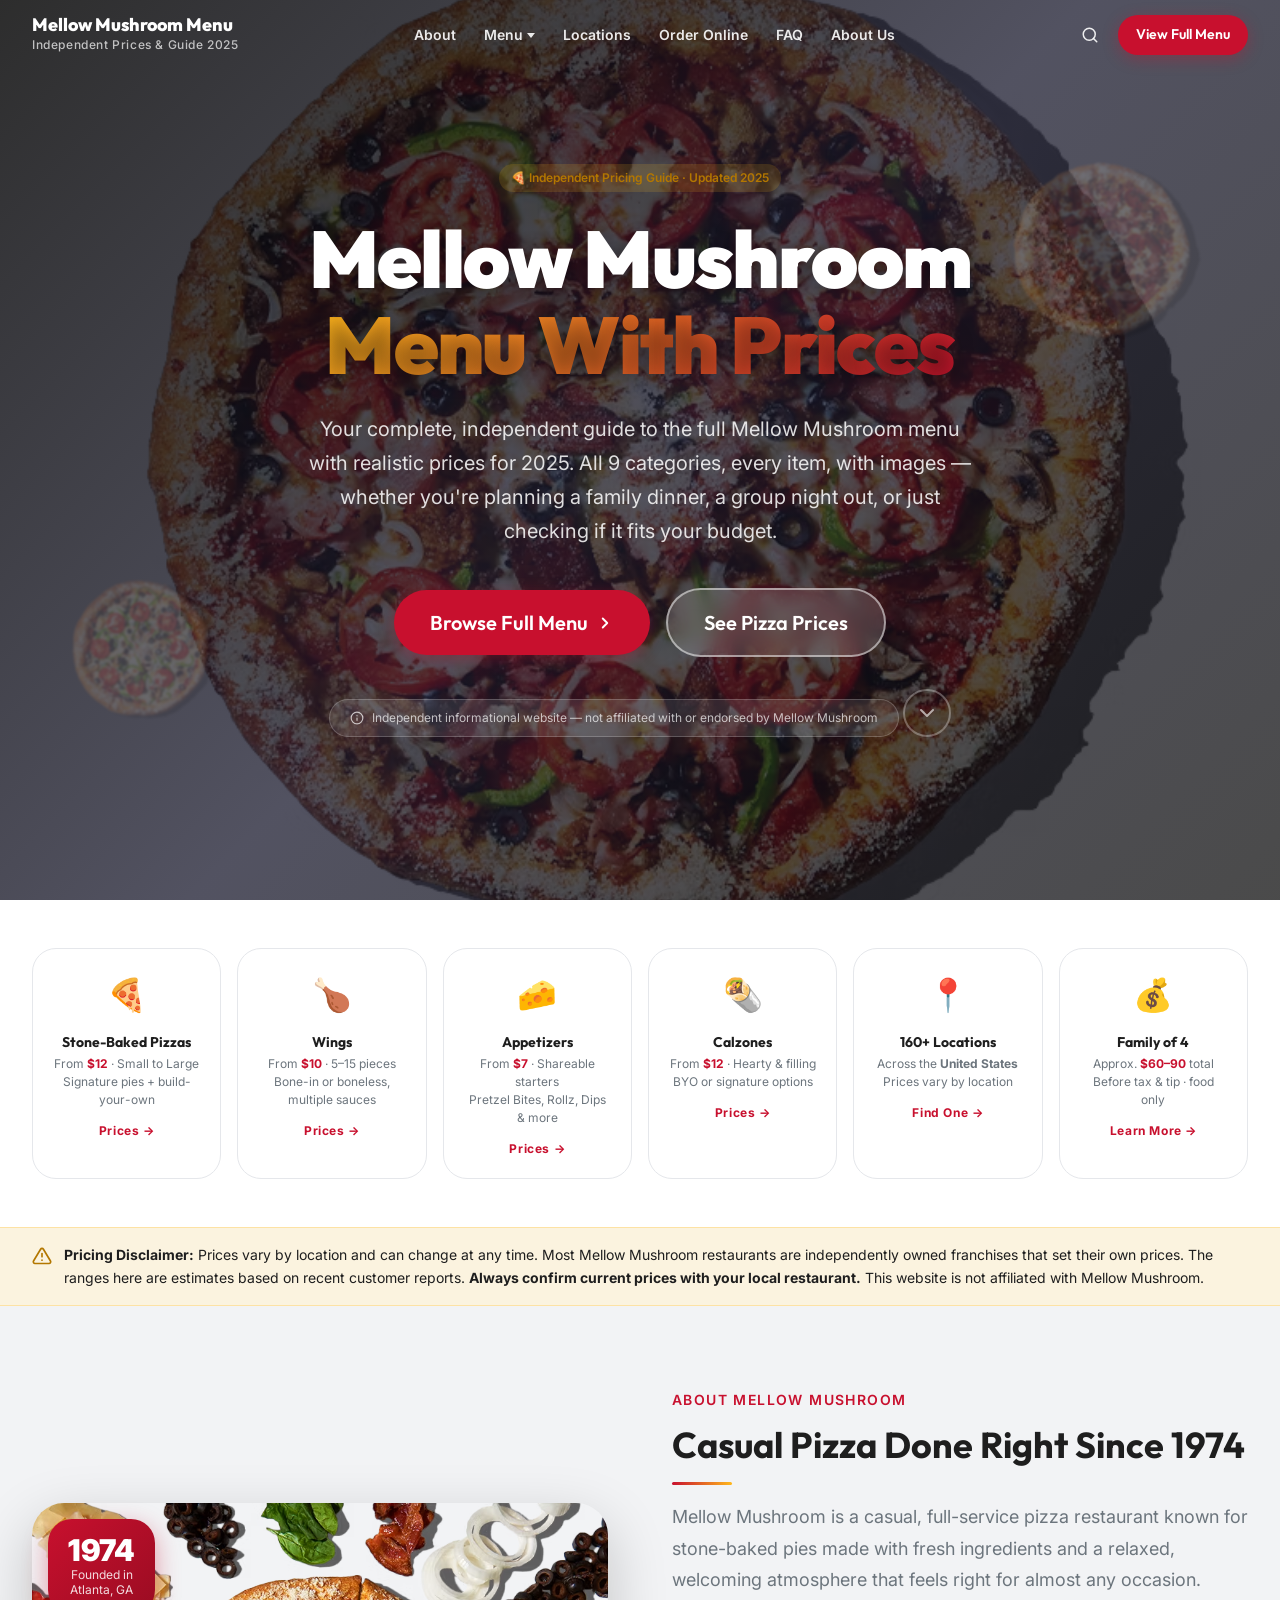
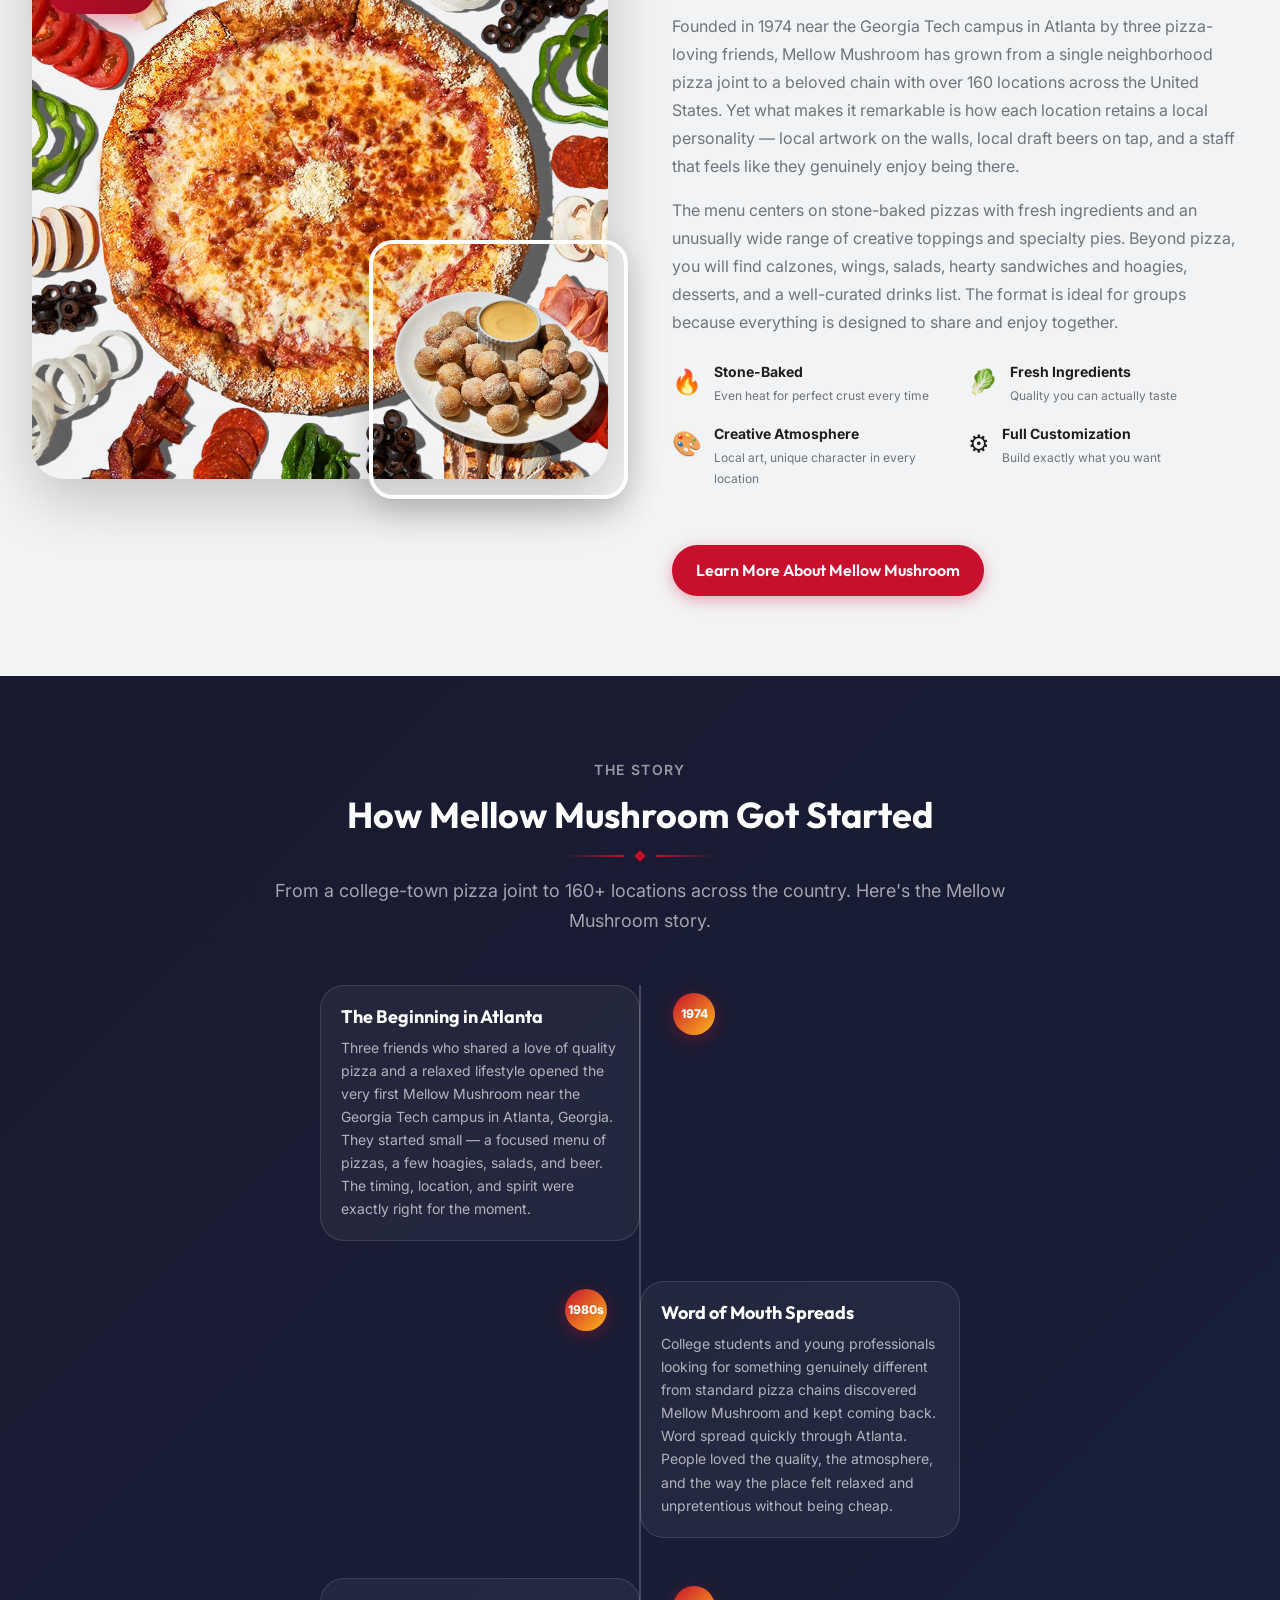
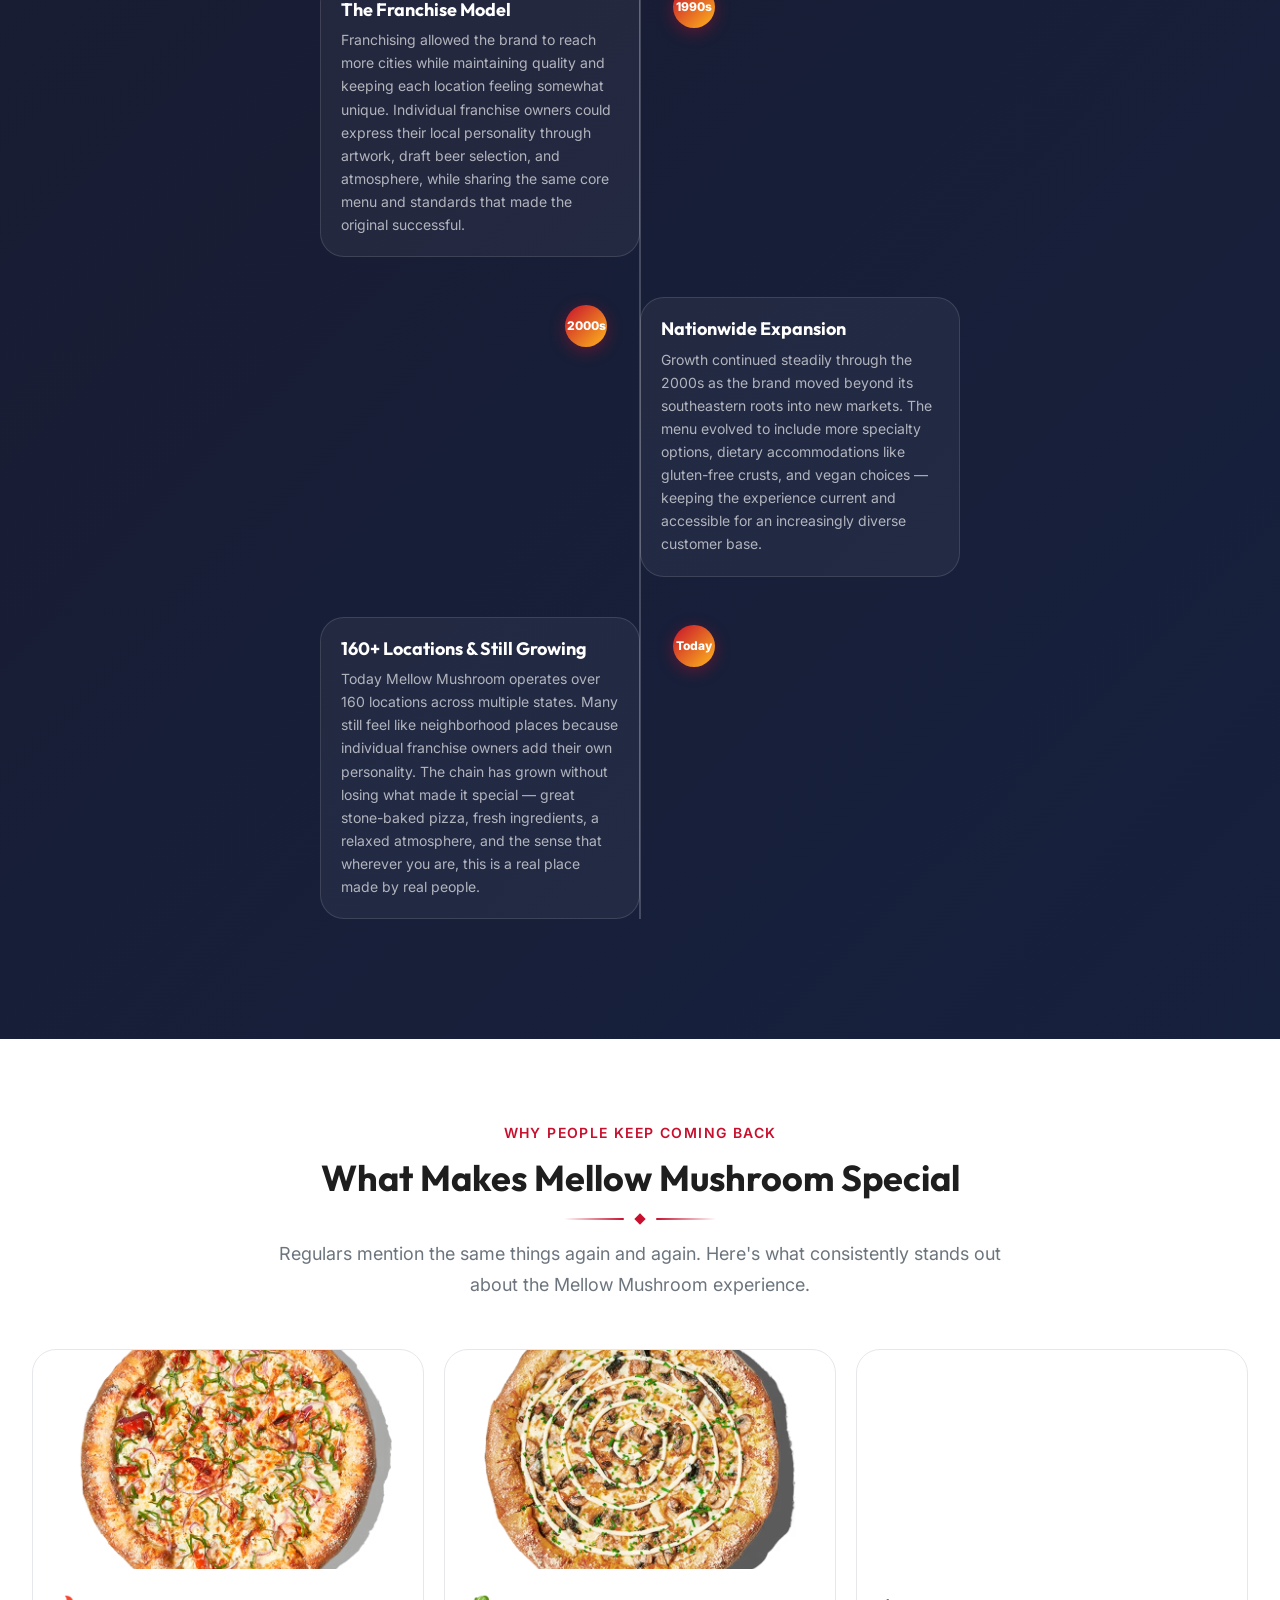
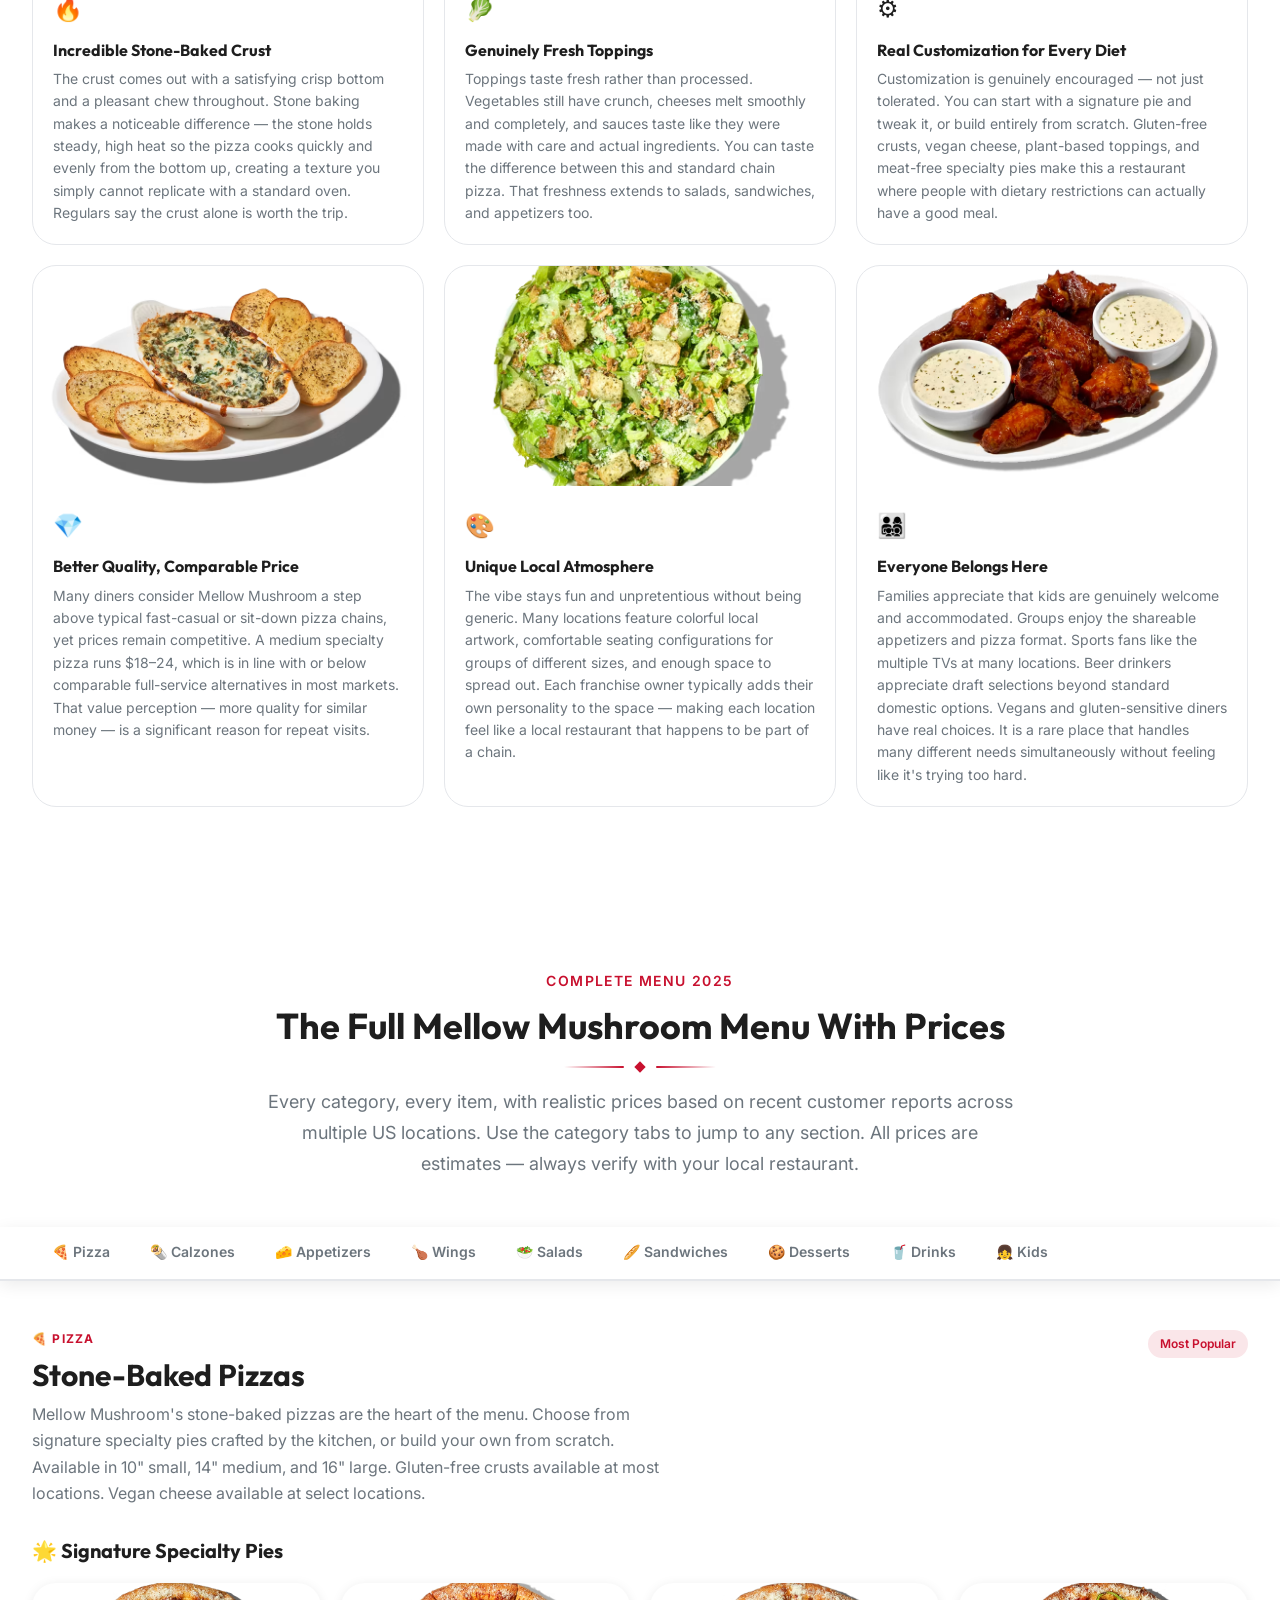
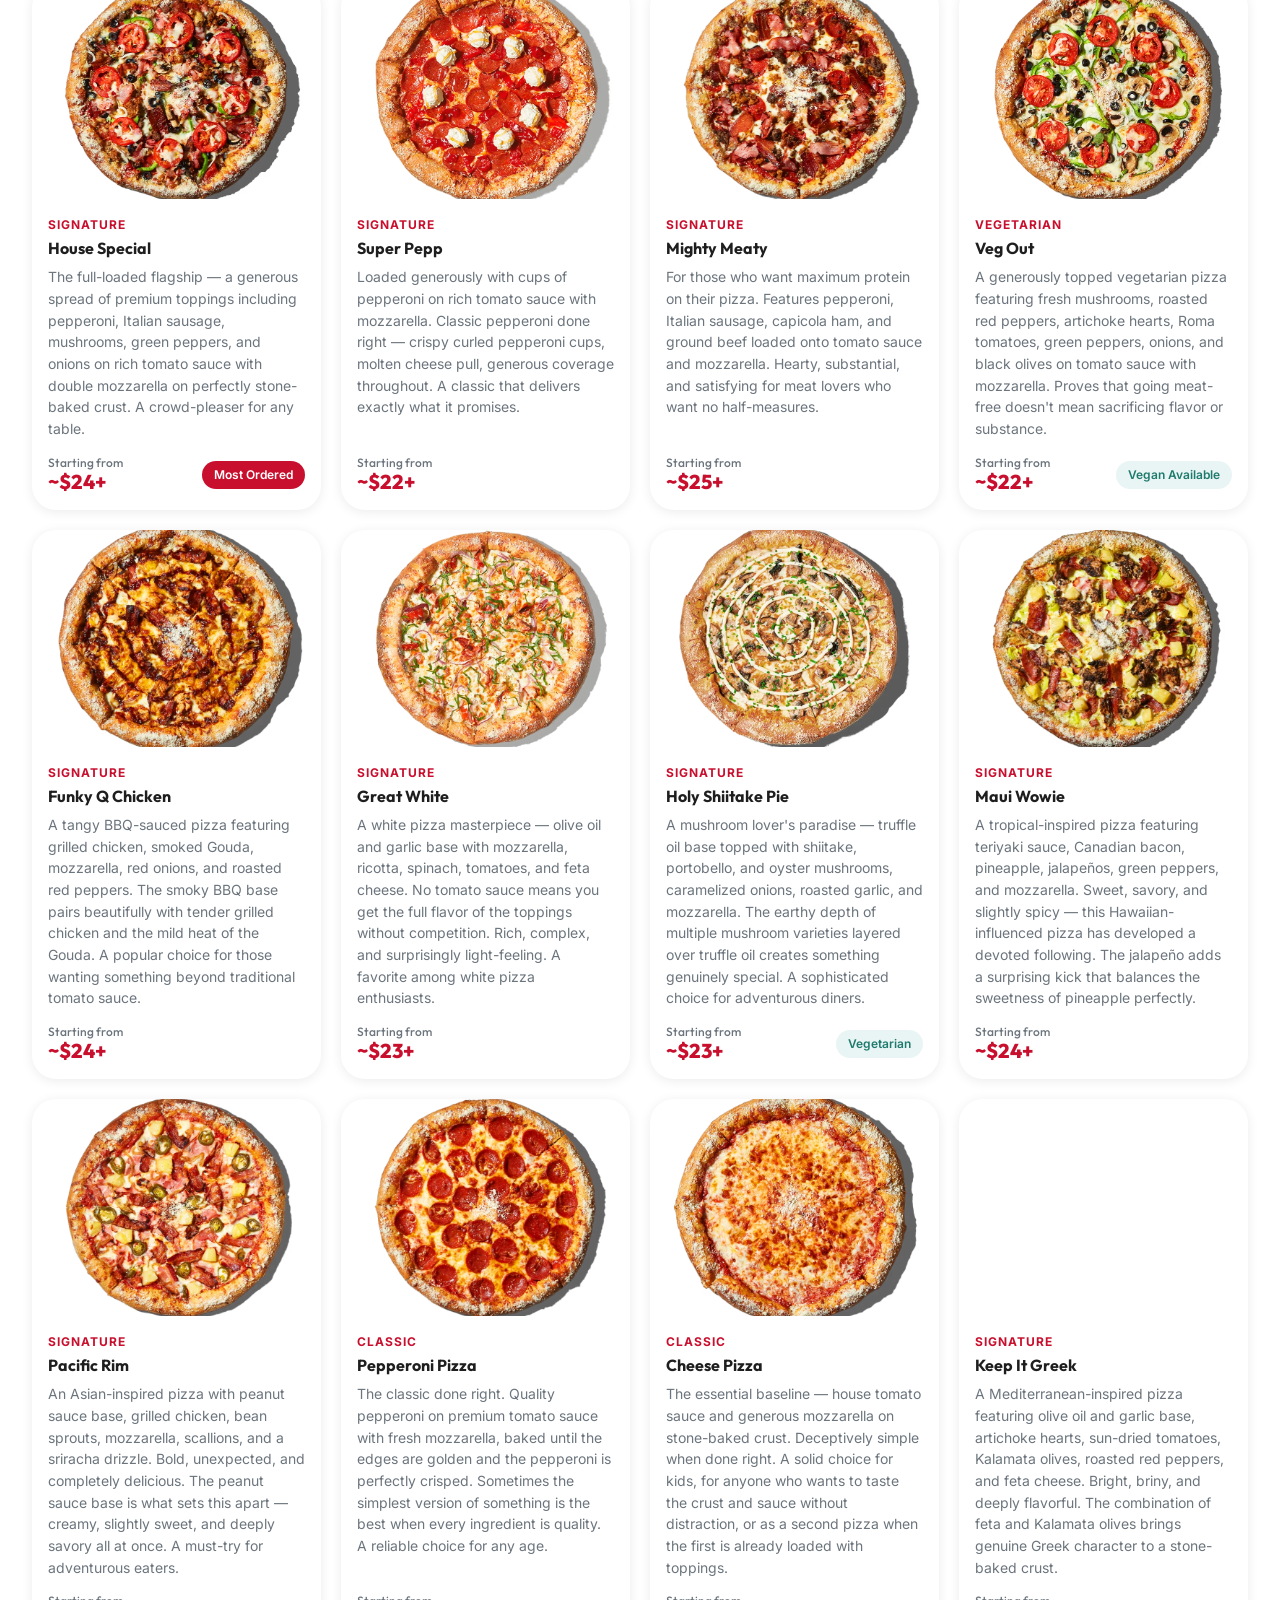
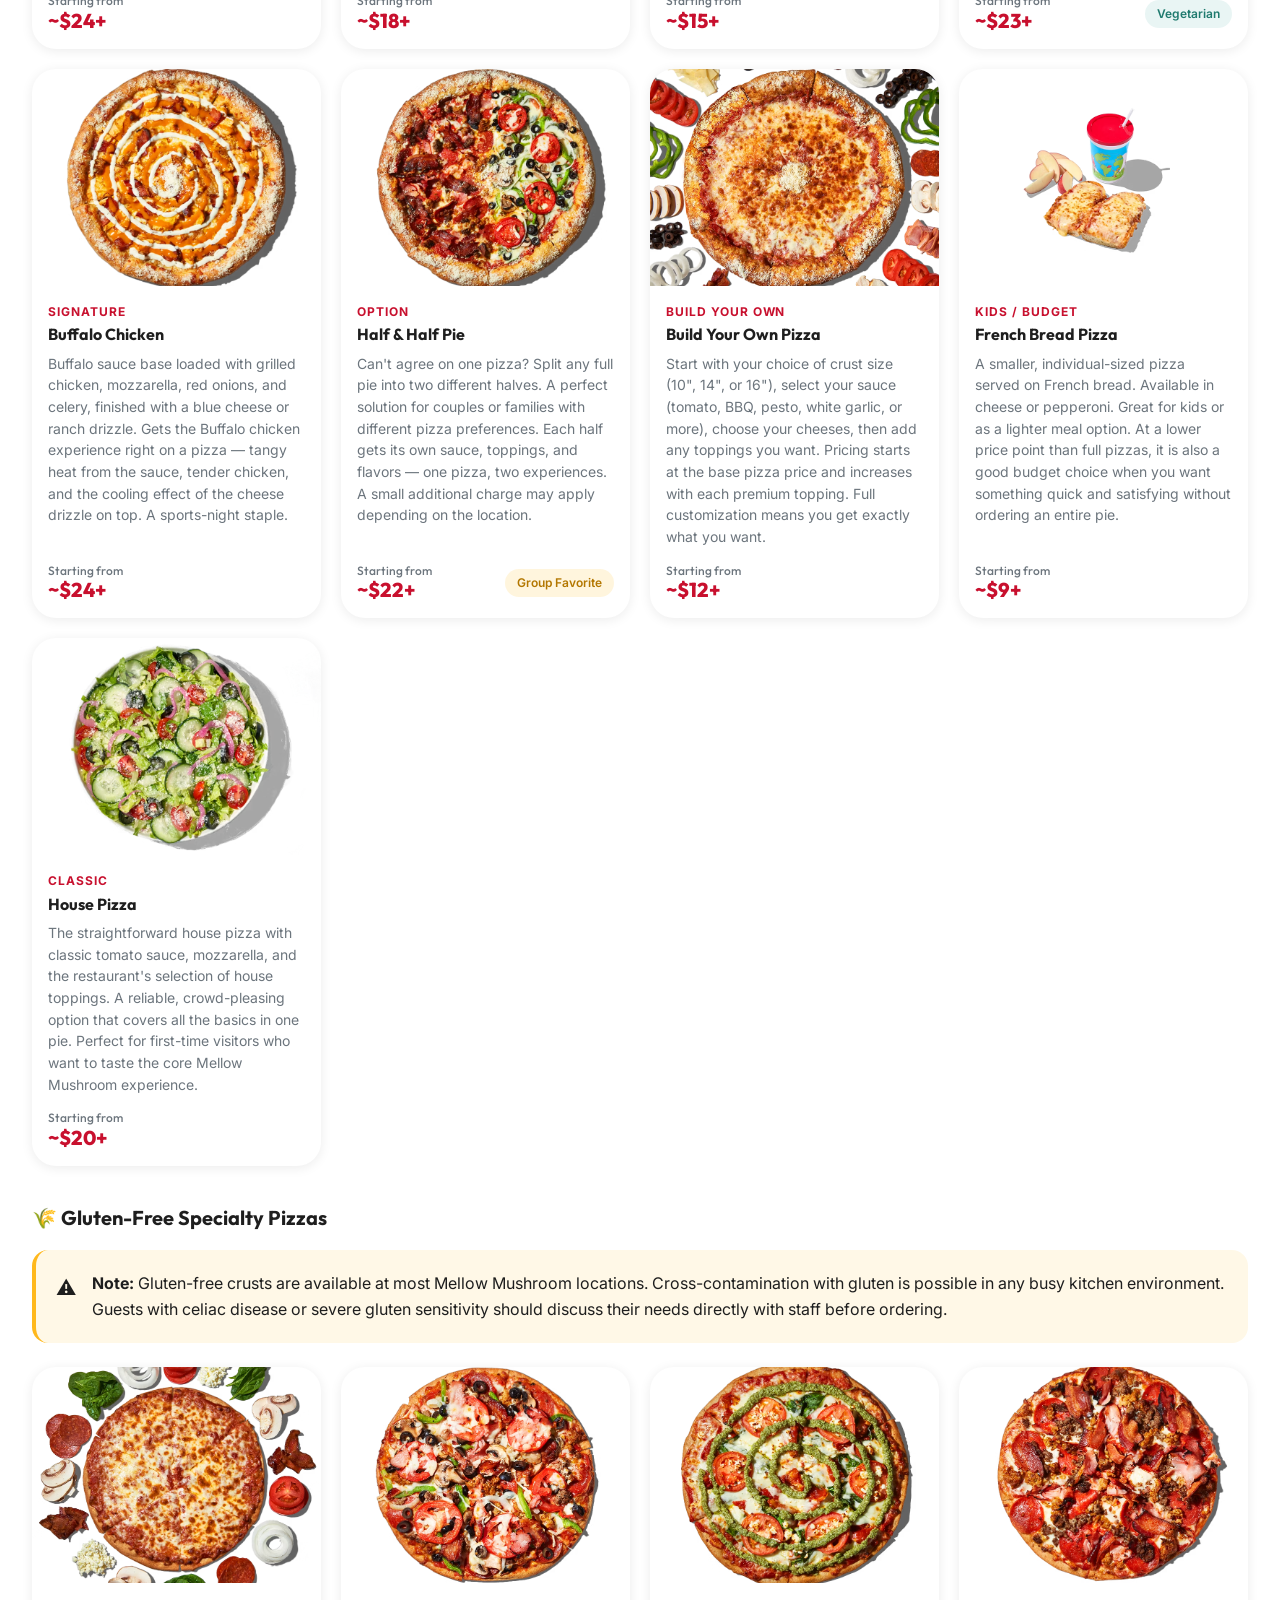
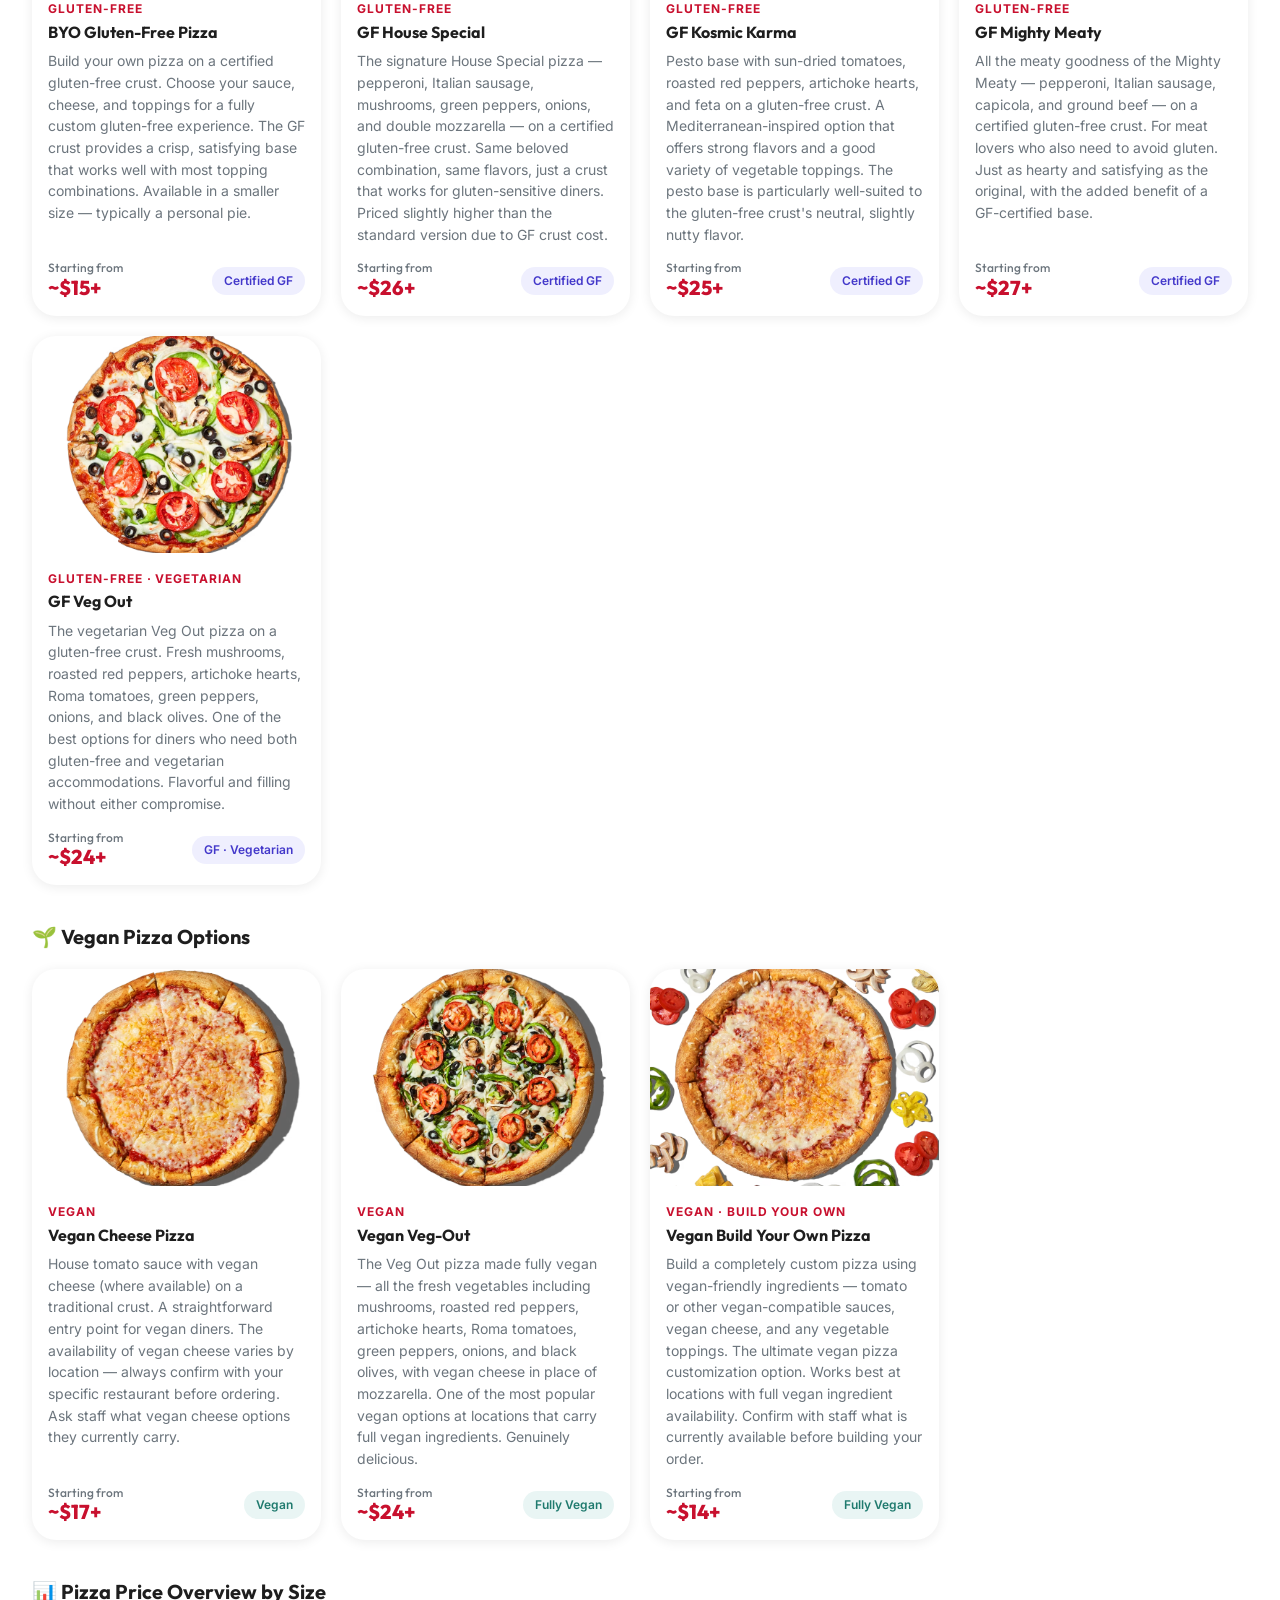
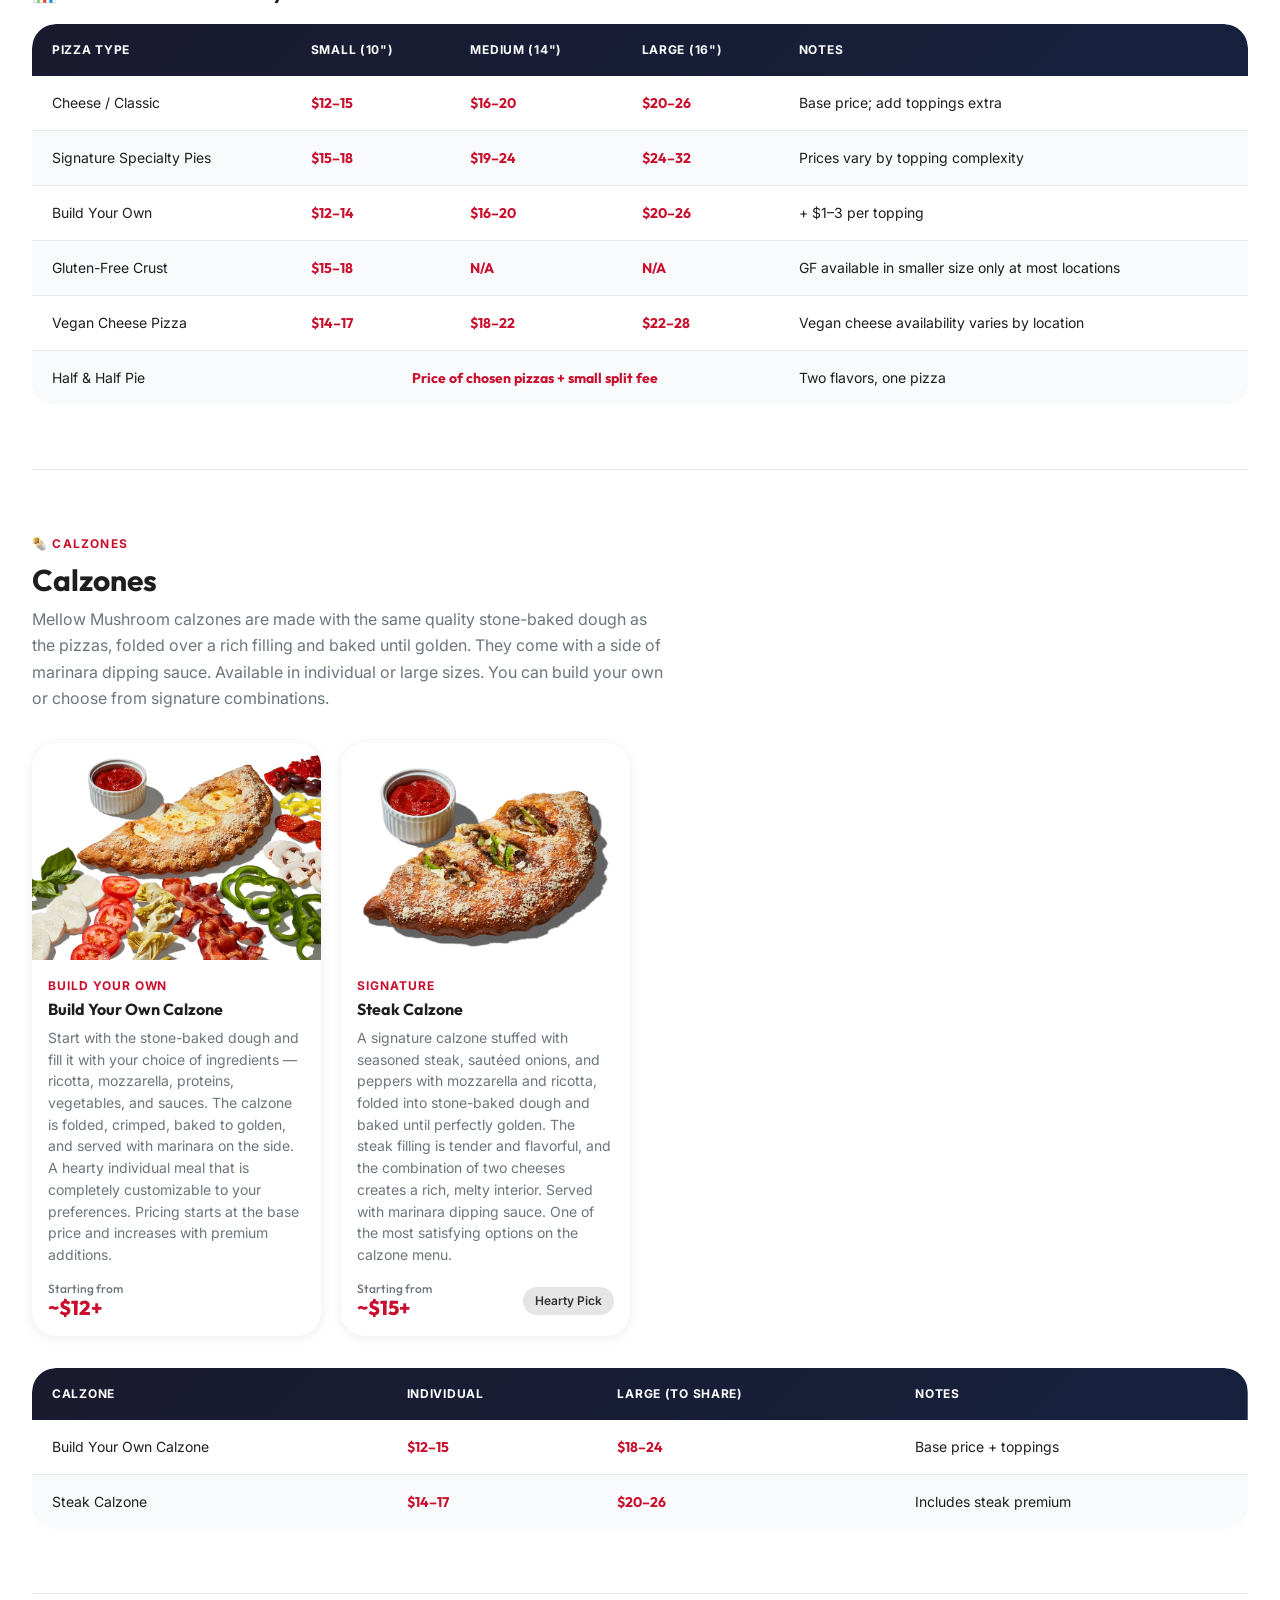
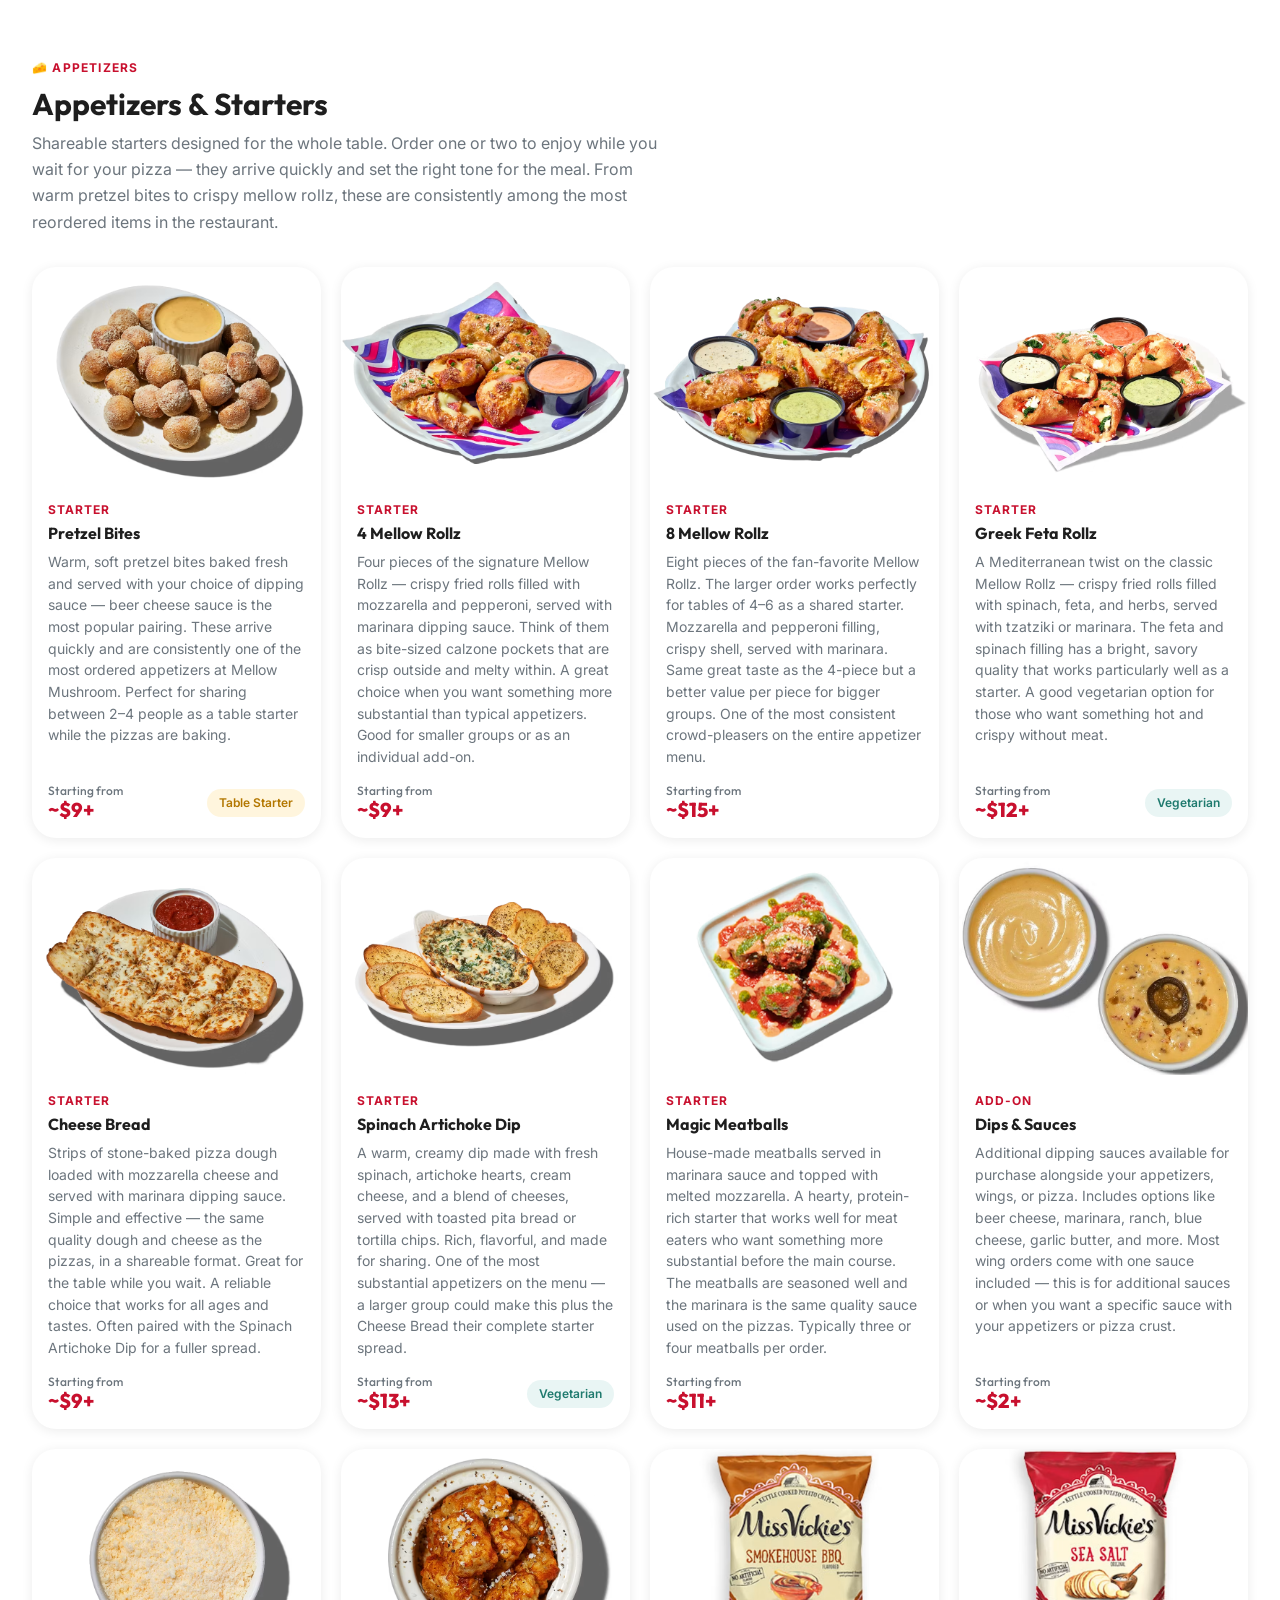
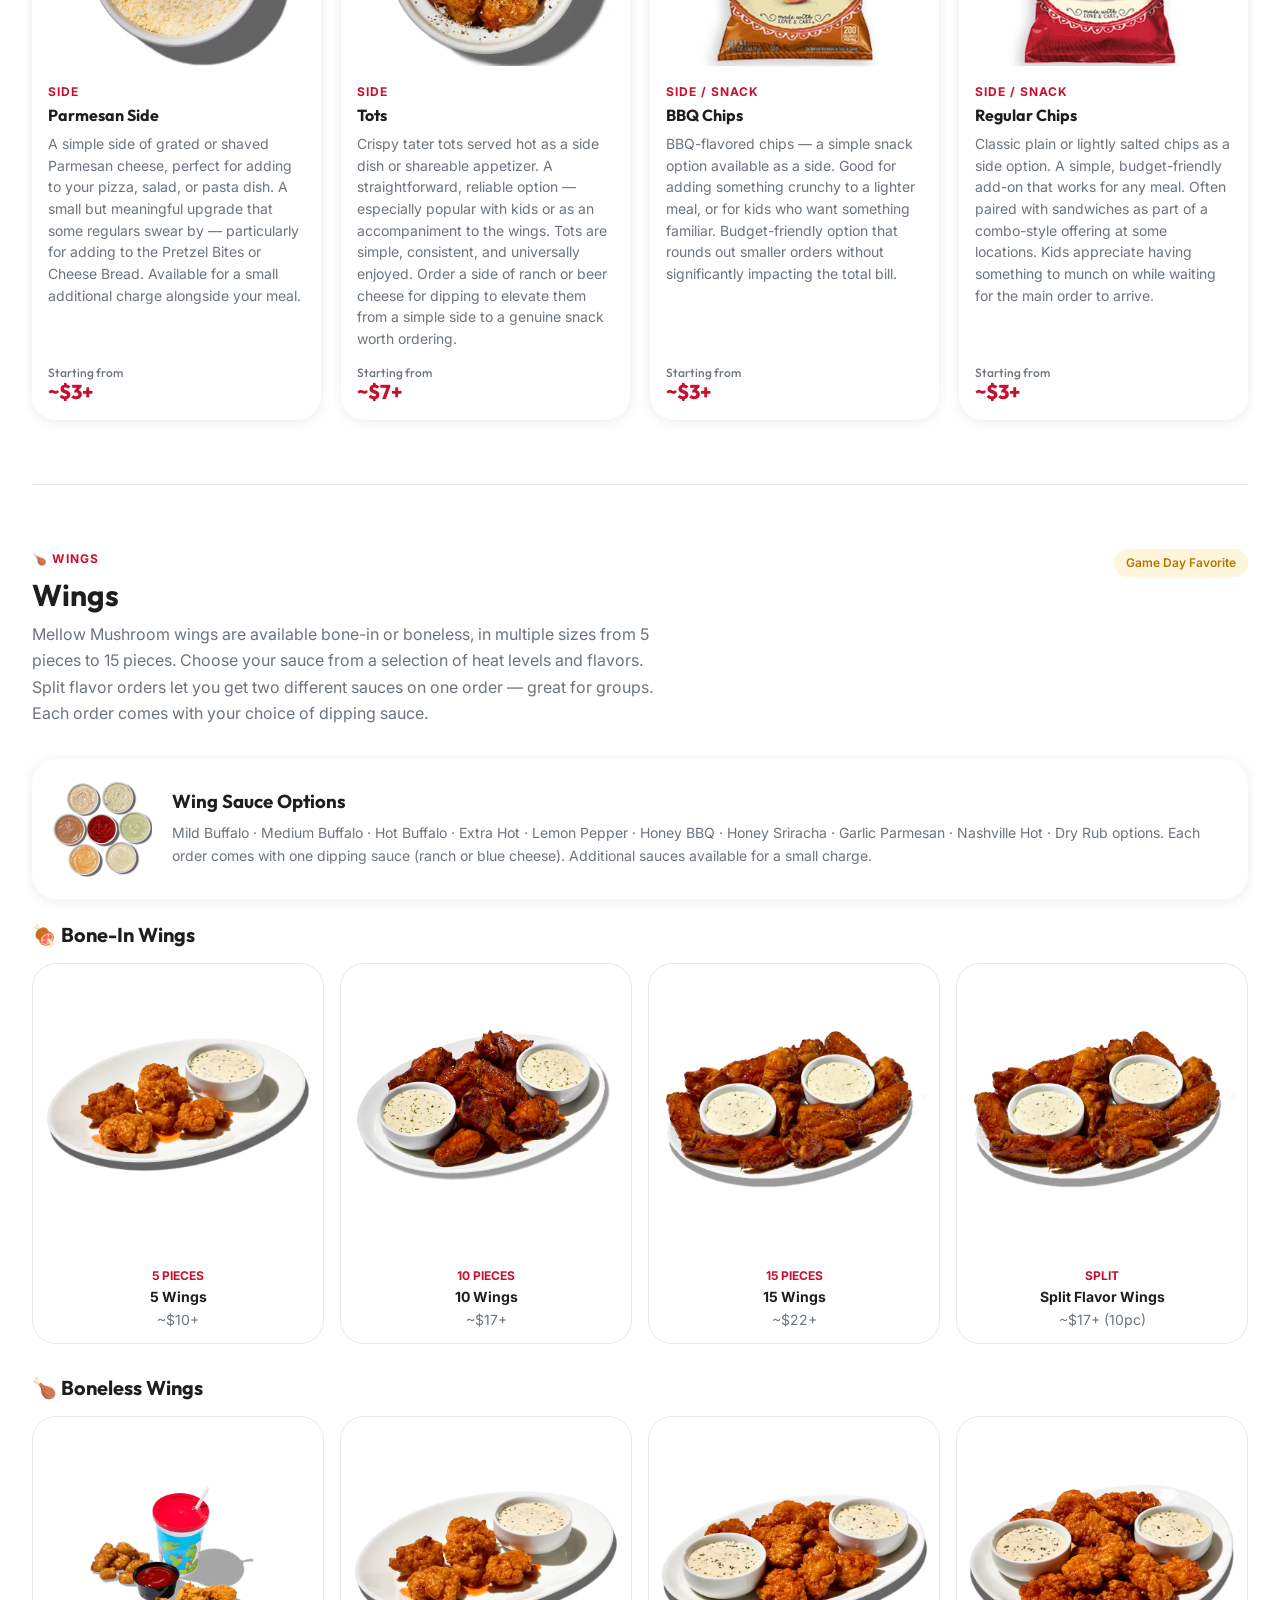
==== commit 5fc2118d: "Update index.html with Google tag manager script" ====
--- a/index.html
+++ b/index.html
@@ -2,7 +2,6 @@
 <html lang="en">
 <head>
   <meta name="msvalidate.01" content="4EE2A07982ED1BDF529CA50D979F572A" />
-
 <!-- Google tag (gtag.js) -->
 <script async src="https://www.googletagmanager.com/gtag/js?id=G-39EFQ71K26"></script>
 <script>
